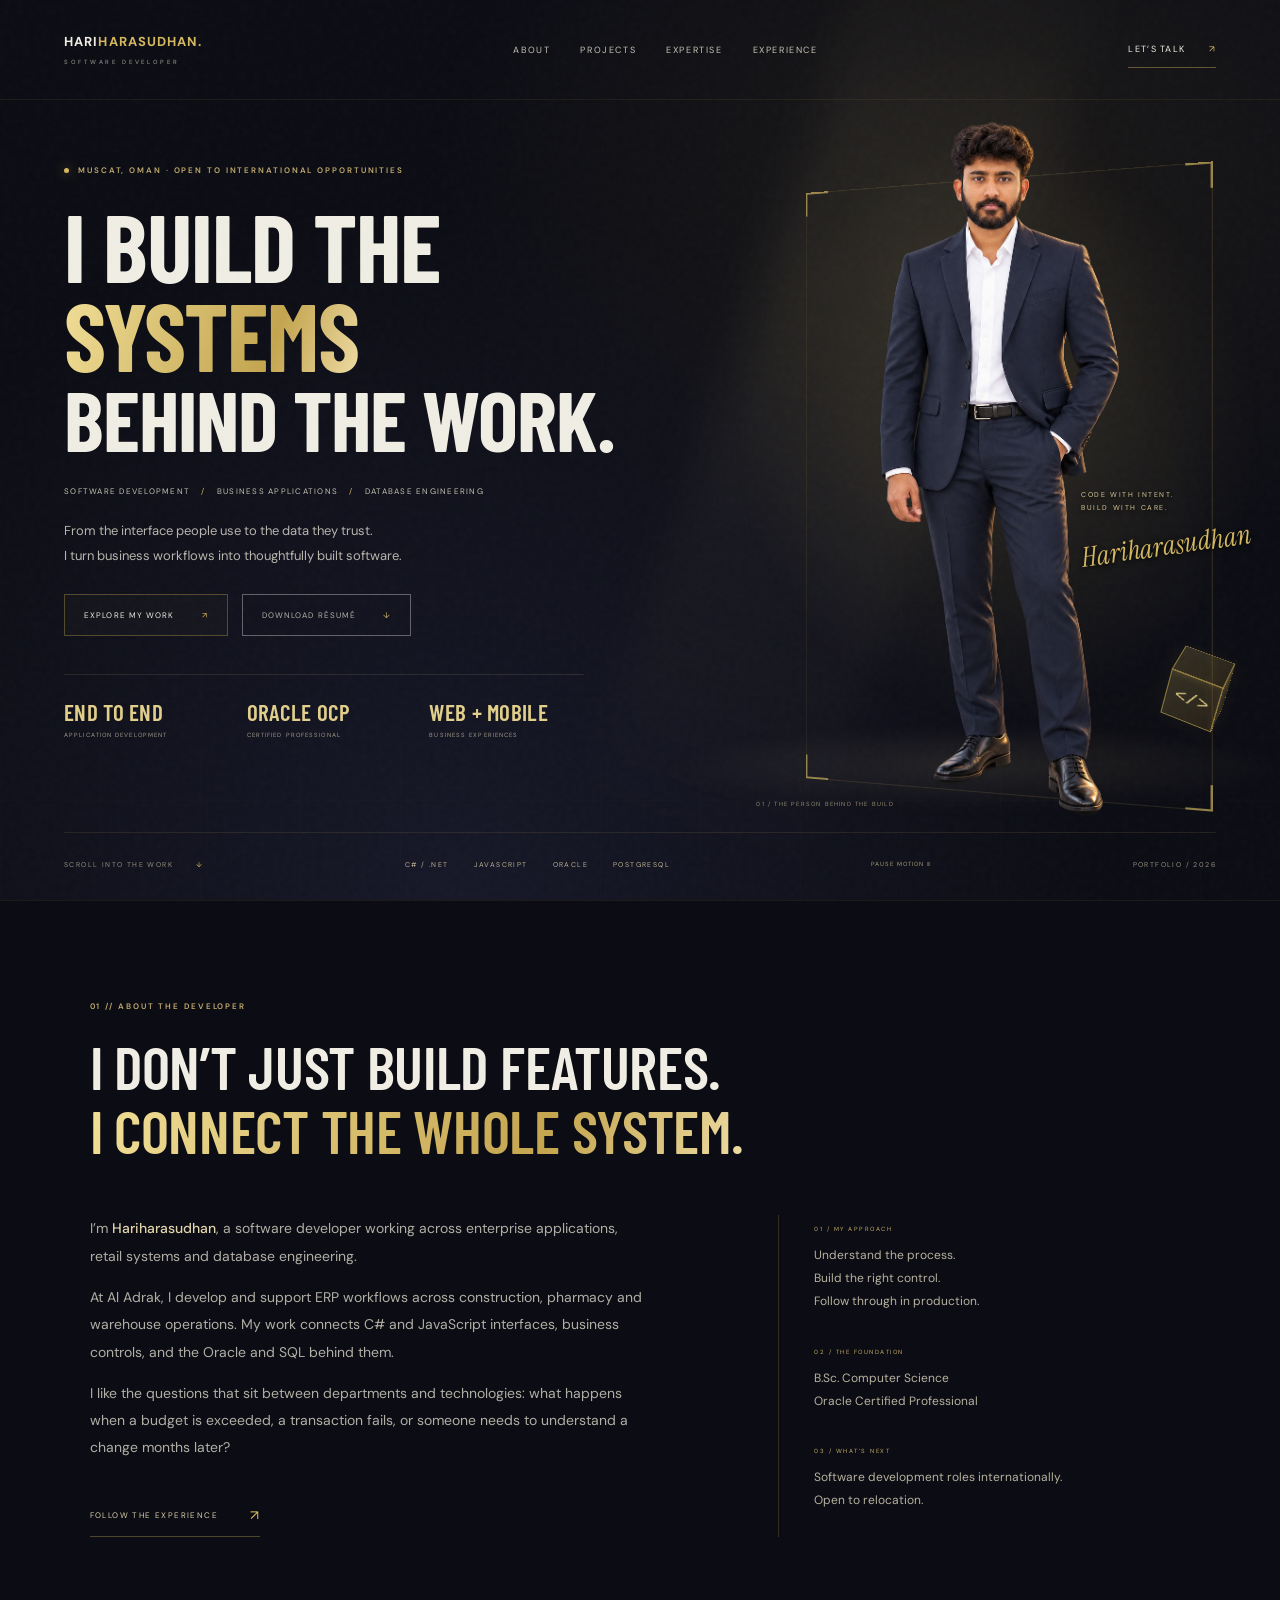
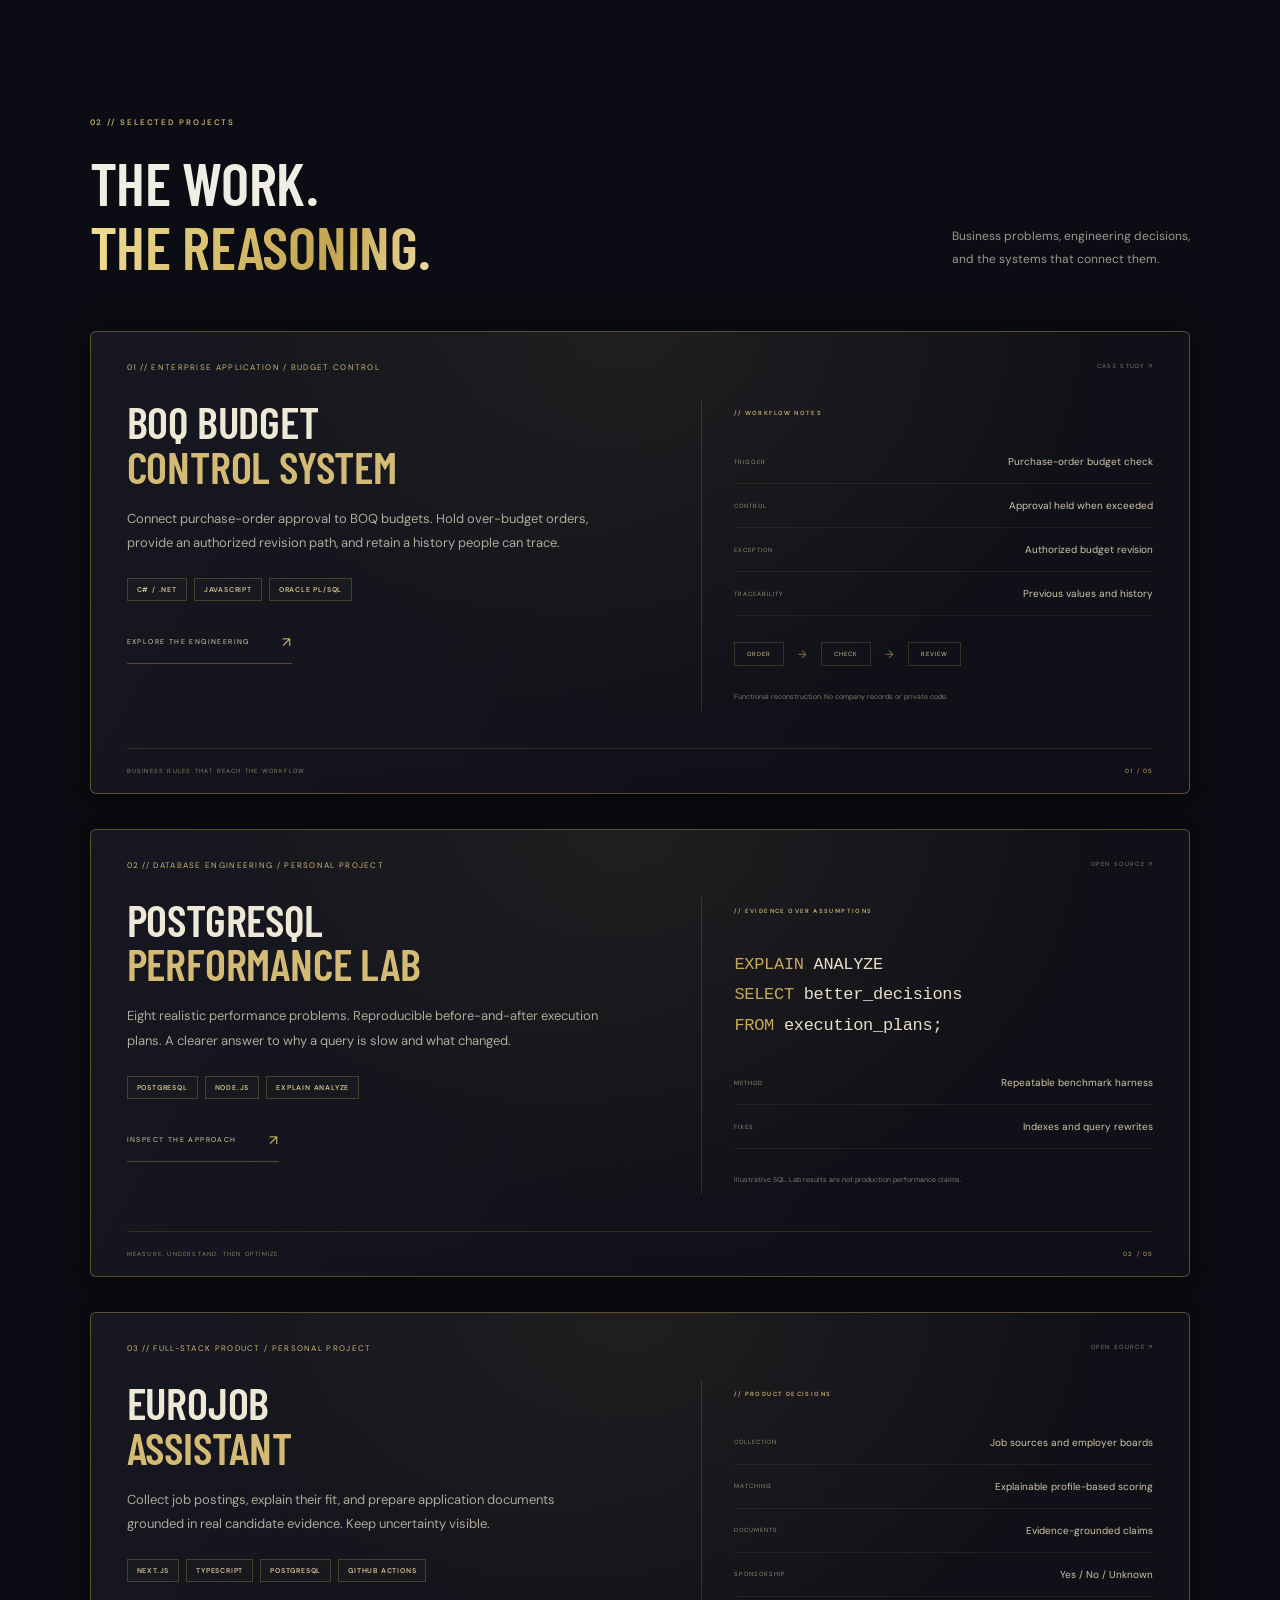
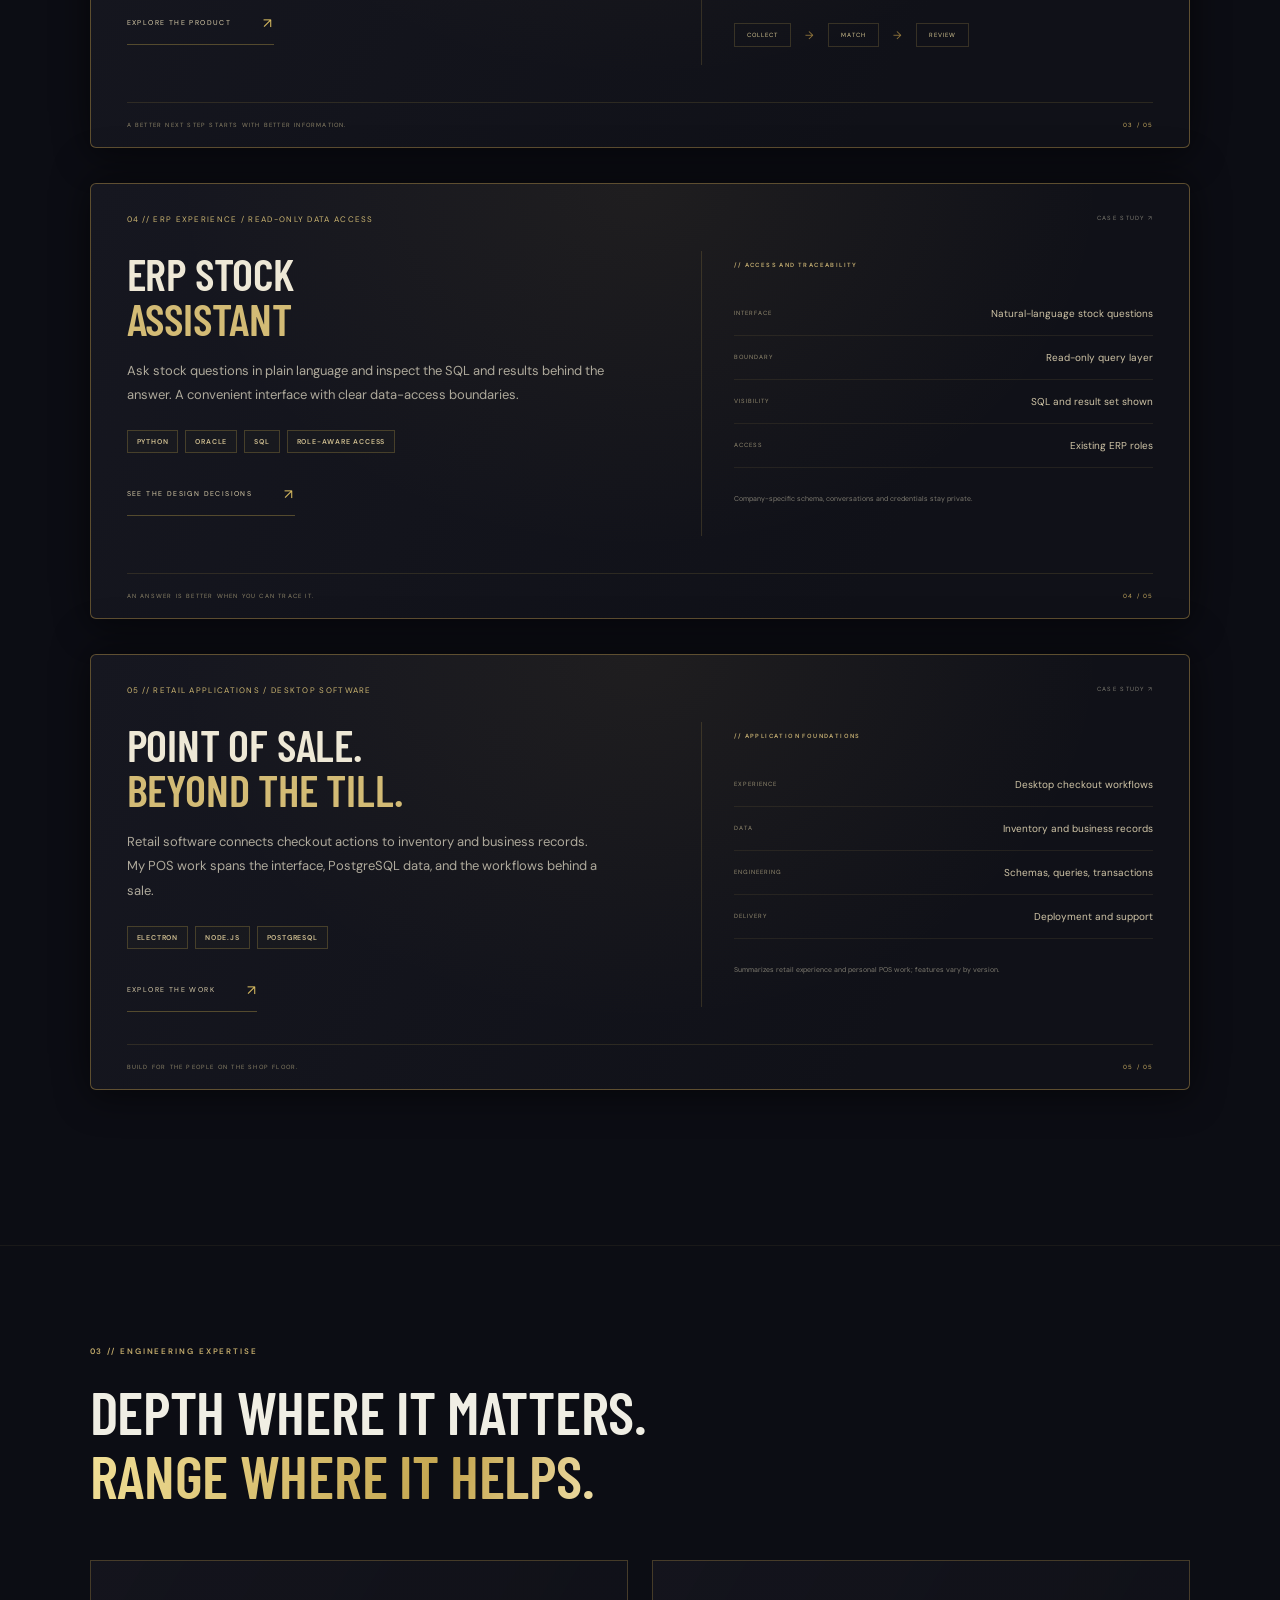
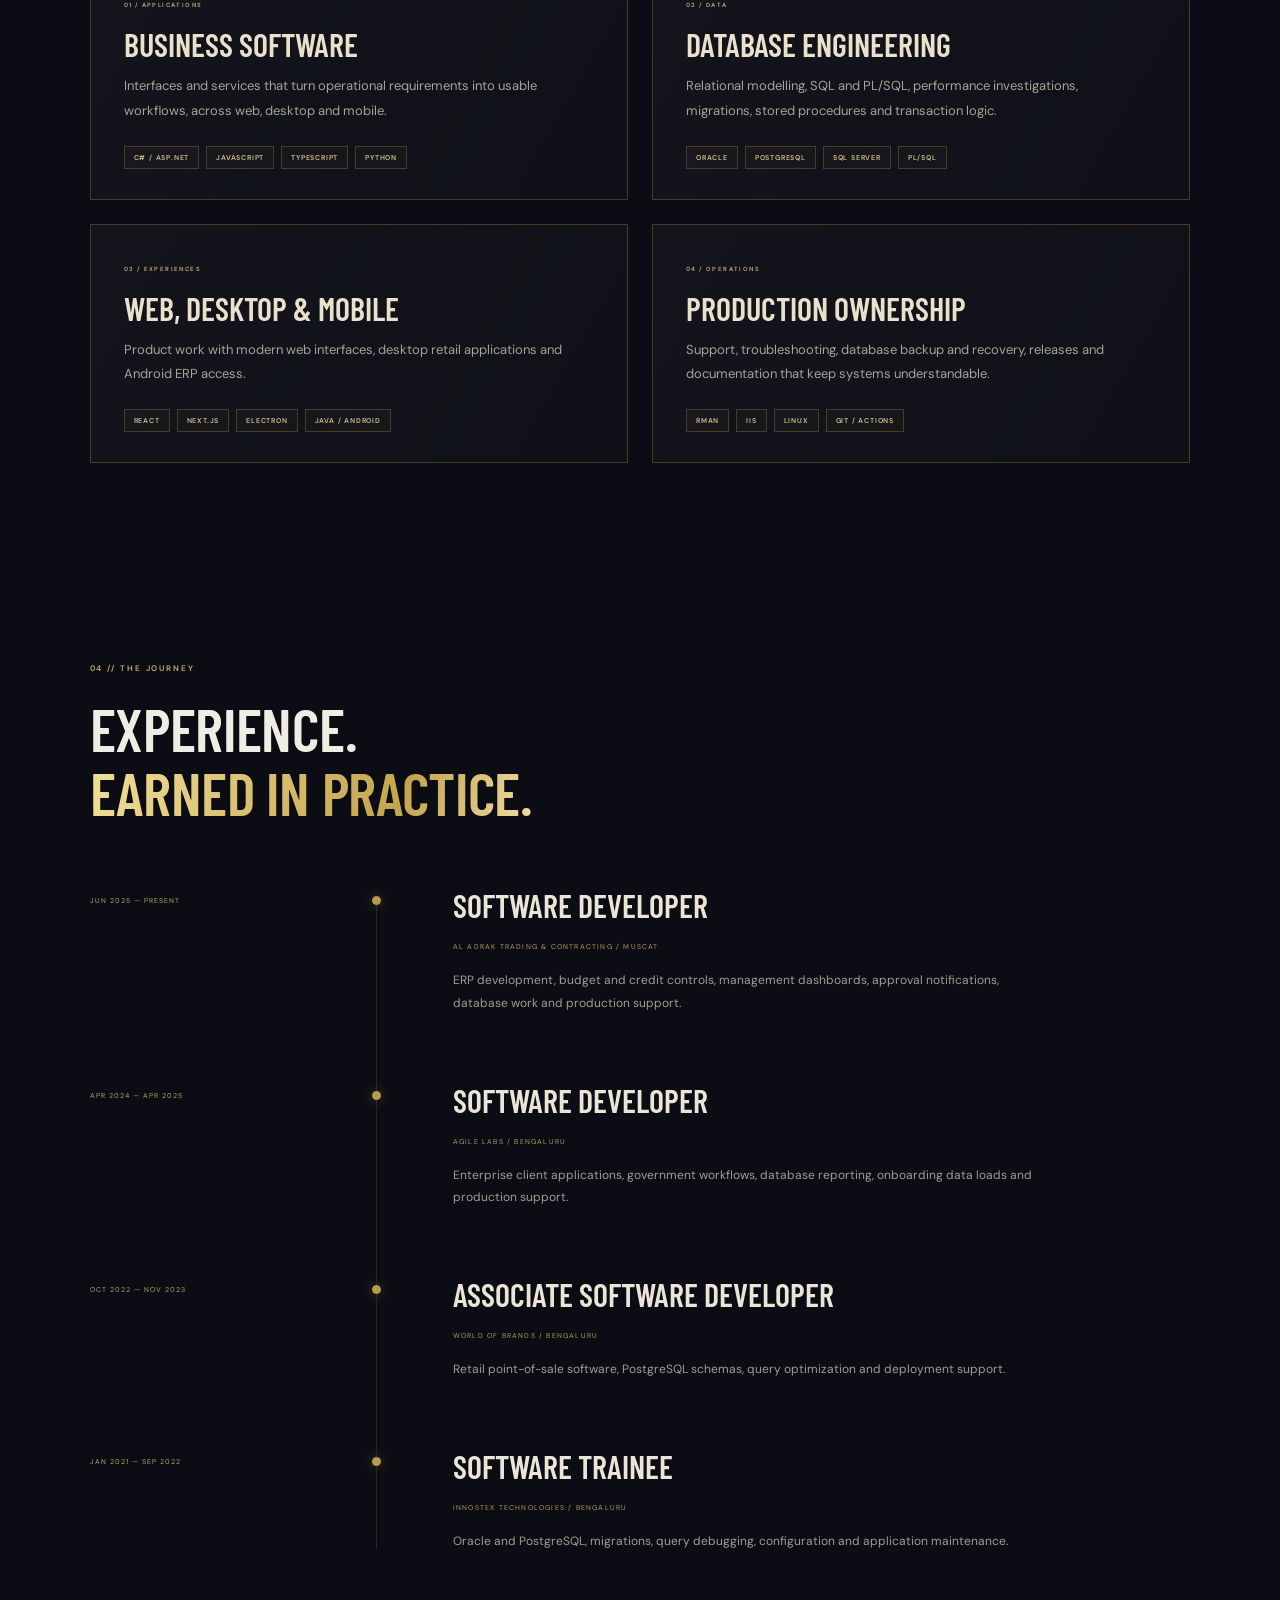
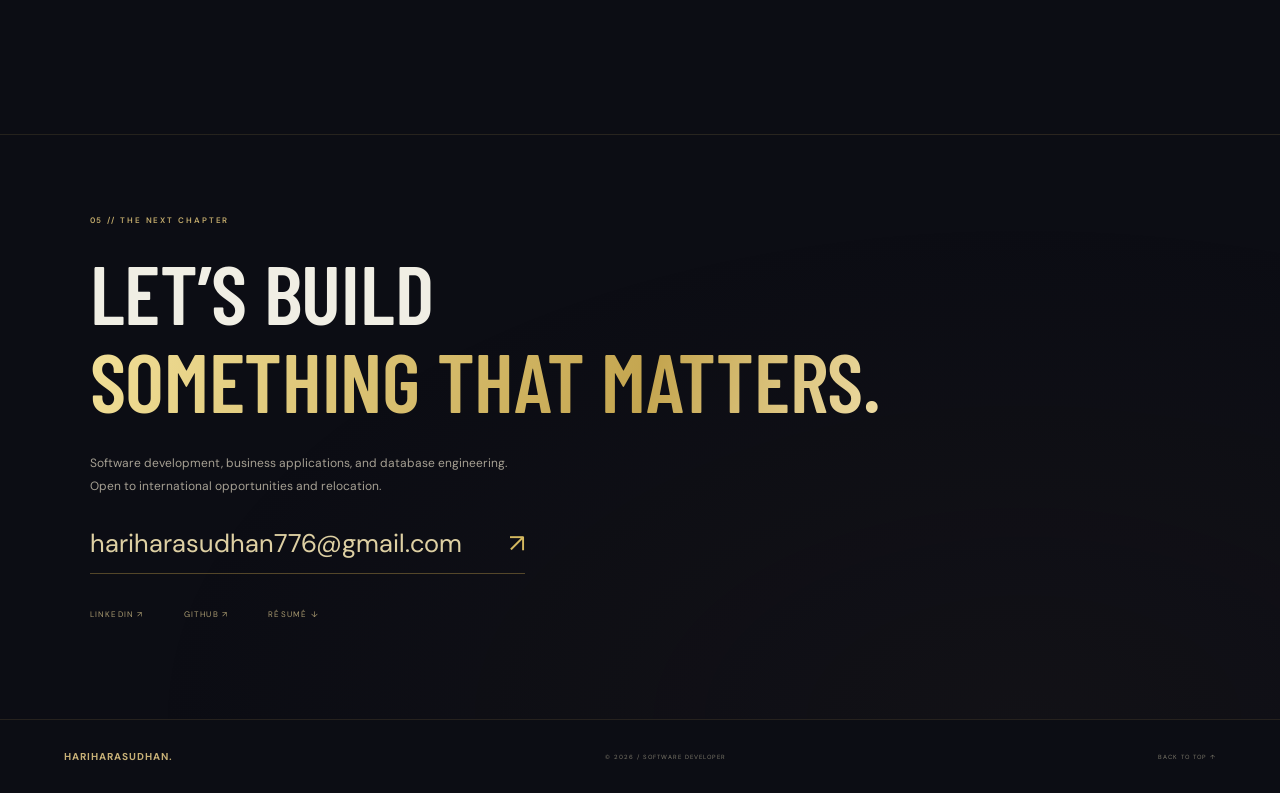
==== index.html @ 941d5b5a "Rebuild portfolio around a cinematic portrait and gold project panels" ====
<!doctype html><html lang="en"><head><meta charset="UTF-8"><meta name="viewport" content="width=device-width, initial-scale=1"><meta name="theme-color" content="#0c0d14"><meta name="description" content="Hariharasudhan — software developer building business applications, ERP workflows and database systems. Selected projects, engineering decisions and experience."><meta property="og:title" content="Hariharasudhan — Software Developer"><meta property="og:description" content="From business problems to software that works. Explore the projects and engineering behind the work."><meta property="og:type" content="website"><link rel="canonical" href="https://hariharasudhan776.github.io/"><title>Hariharasudhan — Software Developer</title><link rel="icon" href="icon.svg" type="image/svg+xml"><link rel="stylesheet" href="stage.css?v=gold1"></head><body class="gold-stage"><a class="skip" href="#work">Skip to projects</a><div class="noise" aria-hidden="true"></div><div class="reading-progress" aria-hidden="true"></div>
<header class="topbar"><a class="identity" href="#home">HARI<span>HARASUDHAN.</span><small>SOFTWARE DEVELOPER</small></a><nav aria-label="Main navigation"><a href="#about">About</a><a href="#work">Projects</a><a href="#skills">Expertise</a><a href="#experience">Experience</a></nav><details class="mobile-menu"><summary>MENU +</summary><nav aria-label="Mobile navigation"><a href="#about">About</a><a href="#work">Projects</a><a href="#skills">Expertise</a><a href="#experience">Experience</a></nav></details><a class="top-contact" href="mailto:hariharasudhan776@gmail.com">LET’S TALK <span>↗</span></a></header>
<main><section class="opening" id="home"><div class="stage-grid" aria-hidden="true"></div><div class="spotlight one" aria-hidden="true"></div><div class="spotlight two" aria-hidden="true"></div><div class="opening-copy"><p class="overline reveal"><span class="live-dot"></span> MUSCAT, OMAN · OPEN TO INTERNATIONAL OPPORTUNITIES</p><h1 class="hero-title"><span class="title-line">I BUILD THE</span><span class="title-line gold">SYSTEMS</span><span class="title-line">BEHIND THE WORK.</span></h1><p class="hero-role reveal">SOFTWARE DEVELOPMENT <i>/</i> BUSINESS APPLICATIONS <i>/</i> DATABASE ENGINEERING</p><p class="hero-description reveal">From the interface people use to the data they trust.<br>I turn business workflows into thoughtfully built software.</p><div class="opening-actions reveal"><a class="outline-button" href="#work">EXPLORE MY WORK <span>↗</span></a><a class="outline-button subtle" href="Hariharasudhan_Resume.pdf" target="_blank" rel="noopener">DOWNLOAD RÉSUMÉ <span>↓</span></a></div><div class="credentials reveal"><div><strong>END TO END</strong><span>APPLICATION DEVELOPMENT</span></div><div><strong>ORACLE OCP</strong><span>CERTIFIED PROFESSIONAL</span></div><div><strong>WEB + MOBILE</strong><span>BUSINESS EXPERIENCES</span></div></div></div>
<div class="portrait-stage"><div class="portrait-frame" aria-hidden="true"><i></i><i></i><i></i><i></i></div><div class="portrait-halo" aria-hidden="true"></div><div class="portrait-floor" aria-hidden="true"></div><img class="stage-portrait" src="portrait-stage.png" alt="Editorial portrait of Hariharasudhan" width="1024" height="1536" fetchpriority="high"><div class="portrait-tag"><span>CODE WITH INTENT.</span><span>BUILD WITH CARE.</span><em>Hariharasudhan</em></div><div class="floating-code" aria-hidden="true"><div class="cube-face front">&lt;/&gt;</div><div class="cube-face side"></div><div class="cube-face top"></div></div><span class="portrait-coordinate">01 / THE PERSON BEHIND THE BUILD</span></div>
<div class="opening-bottom"><span>SCROLL INTO THE WORK <b>↓</b></span><div><span>C# / .NET</span><span>JAVASCRIPT</span><span>ORACLE</span><span>POSTGRESQL</span></div><button id="motion-toggle" class="motion-button" aria-pressed="false" type="button">PAUSE MOTION Ⅱ</button><span>PORTFOLIO / 2026</span></div></section>
<section class="about-panel shell" id="about"><div class="section-intro reveal"><p class="overline">01 // ABOUT THE DEVELOPER</p><h2>I DON’T JUST BUILD FEATURES.<br><span class="gold">I CONNECT THE WHOLE SYSTEM.</span></h2></div><div class="about-grid"><div class="about-story reveal"><p>I’m <strong>Hariharasudhan</strong>, a software developer working across enterprise applications, retail systems and database engineering.</p><p>At Al Adrak, I develop and support ERP workflows across construction, pharmacy and warehouse operations. My work connects C# and JavaScript interfaces, business controls, and the Oracle and SQL behind them.</p><p>I like the questions that sit between departments and technologies: what happens when a budget is exceeded, a transaction fails, or someone needs to understand a change months later?</p><a class="inline-link" href="#experience">FOLLOW THE EXPERIENCE <span>↗</span></a></div><aside class="about-notes reveal"><div><span>01 / MY APPROACH</span><p>Understand the process.<br>Build the right control.<br>Follow through in production.</p></div><div><span>02 / THE FOUNDATION</span><p>B.Sc. Computer Science<br>Oracle Certified Professional</p></div><div><span>03 / WHAT’S NEXT</span><p>Software development roles internationally.<br>Open to relocation.</p></div></aside></div></section>
<section class="work-panel shell" id="work"><div class="section-intro reveal"><p class="overline">02 // SELECTED PROJECTS</p><div class="heading-row"><h2>THE WORK.<br><span class="gold">THE REASONING.</span></h2><p>Business problems, engineering decisions,<br>and the systems that connect them.</p></div></div><div class="stacked-projects">
<article class="project-card" style="--card:0"><div class="card-head"><span>01 // ENTERPRISE APPLICATION / BUDGET CONTROL</span><span>CASE STUDY ↗</span></div><div class="project-grid"><div class="project-story"><h3>BOQ BUDGET<br><span>CONTROL SYSTEM</span></h3><p>Connect purchase-order approval to BOQ budgets. Hold over-budget orders, provide an authorized revision path, and retain a history people can trace.</p><div class="tech-tags"><span>C# / .NET</span><span>JAVASCRIPT</span><span>ORACLE PL/SQL</span></div><button class="inline-link" data-open="budget">EXPLORE THE ENGINEERING <span>↗</span></button></div><div class="architecture"><span class="small-label">// WORKFLOW NOTES</span><dl><div><dt>TRIGGER</dt><dd>Purchase-order budget check</dd></div><div><dt>CONTROL</dt><dd>Approval held when exceeded</dd></div><div><dt>EXCEPTION</dt><dd>Authorized budget revision</dd></div><div><dt>TRACEABILITY</dt><dd>Previous values and history</dd></div></dl><div class="flow-strip"><span>ORDER</span><b>→</b><span>CHECK</span><b>→</b><span>REVIEW</span></div><p class="privacy-note">Functional reconstruction. No company records or private code.</p></div></div><div class="card-foot"><span>BUSINESS RULES THAT REACH THE WORKFLOW.</span><span>01 / 05</span></div></article>
<article class="project-card" style="--card:1"><div class="card-head"><span>02 // DATABASE ENGINEERING / PERSONAL PROJECT</span><span>OPEN SOURCE ↗</span></div><div class="project-grid"><div class="project-story"><h3>POSTGRESQL<br><span>PERFORMANCE LAB</span></h3><p>Eight realistic performance problems. Reproducible before-and-after execution plans. A clearer answer to why a query is slow and what changed.</p><div class="tech-tags"><span>POSTGRESQL</span><span>NODE.JS</span><span>EXPLAIN ANALYZE</span></div><button class="inline-link" data-open="postgres">INSPECT THE APPROACH <span>↗</span></button></div><div class="architecture code-notes"><span class="small-label">// EVIDENCE OVER ASSUMPTIONS</span><pre><span>EXPLAIN</span> ANALYZE
<span>SELECT</span> better_decisions
<span>FROM</span> execution_plans;</pre><dl><div><dt>METHOD</dt><dd>Repeatable benchmark harness</dd></div><div><dt>FIXES</dt><dd>Indexes and query rewrites</dd></div></dl><p class="privacy-note">Illustrative SQL. Lab results are not production performance claims.</p></div></div><div class="card-foot"><span>MEASURE. UNDERSTAND. THEN OPTIMIZE.</span><span>02 / 05</span></div></article>
<article class="project-card" style="--card:2"><div class="card-head"><span>03 // FULL-STACK PRODUCT / PERSONAL PROJECT</span><span>OPEN SOURCE ↗</span></div><div class="project-grid"><div class="project-story"><h3>EUROJOB<br><span>ASSISTANT</span></h3><p>Collect job postings, explain their fit, and prepare application documents grounded in real candidate evidence. Keep uncertainty visible.</p><div class="tech-tags"><span>NEXT.JS</span><span>TYPESCRIPT</span><span>POSTGRESQL</span><span>GITHUB ACTIONS</span></div><button class="inline-link" data-open="jobs">EXPLORE THE PRODUCT <span>↗</span></button></div><div class="architecture"><span class="small-label">// PRODUCT DECISIONS</span><dl><div><dt>COLLECTION</dt><dd>Job sources and employer boards</dd></div><div><dt>MATCHING</dt><dd>Explainable profile-based scoring</dd></div><div><dt>DOCUMENTS</dt><dd>Evidence-grounded claims</dd></div><div><dt>SPONSORSHIP</dt><dd>Yes / No / Unknown</dd></div></dl><div class="flow-strip"><span>COLLECT</span><b>→</b><span>MATCH</span><b>→</b><span>REVIEW</span></div></div></div><div class="card-foot"><span>A BETTER NEXT STEP STARTS WITH BETTER INFORMATION.</span><span>03 / 05</span></div></article>
<article class="project-card" style="--card:3"><div class="card-head"><span>04 // ERP EXPERIENCE / READ-ONLY DATA ACCESS</span><span>CASE STUDY ↗</span></div><div class="project-grid"><div class="project-story"><h3>ERP STOCK<br><span>ASSISTANT</span></h3><p>Ask stock questions in plain language and inspect the SQL and results behind the answer. A convenient interface with clear data-access boundaries.</p><div class="tech-tags"><span>PYTHON</span><span>ORACLE</span><span>SQL</span><span>ROLE-AWARE ACCESS</span></div><button class="inline-link" data-open="stock">SEE THE DESIGN DECISIONS <span>↗</span></button></div><div class="architecture"><span class="small-label">// ACCESS AND TRACEABILITY</span><dl><div><dt>INTERFACE</dt><dd>Natural-language stock questions</dd></div><div><dt>BOUNDARY</dt><dd>Read-only query layer</dd></div><div><dt>VISIBILITY</dt><dd>SQL and result set shown</dd></div><div><dt>ACCESS</dt><dd>Existing ERP roles</dd></div></dl><p class="privacy-note">Company-specific schema, conversations and credentials stay private.</p></div></div><div class="card-foot"><span>AN ANSWER IS BETTER WHEN YOU CAN TRACE IT.</span><span>04 / 05</span></div></article>
<article class="project-card" style="--card:4"><div class="card-head"><span>05 // RETAIL APPLICATIONS / DESKTOP SOFTWARE</span><span>CASE STUDY ↗</span></div><div class="project-grid"><div class="project-story"><h3>POINT OF SALE.<br><span>BEYOND THE TILL.</span></h3><p>Retail software connects checkout actions to inventory and business records. My POS work spans the interface, PostgreSQL data, and the workflows behind a sale.</p><div class="tech-tags"><span>ELECTRON</span><span>NODE.JS</span><span>POSTGRESQL</span></div><button class="inline-link" data-open="pos">EXPLORE THE WORK <span>↗</span></button></div><div class="architecture"><span class="small-label">// APPLICATION FOUNDATIONS</span><dl><div><dt>EXPERIENCE</dt><dd>Desktop checkout workflows</dd></div><div><dt>DATA</dt><dd>Inventory and business records</dd></div><div><dt>ENGINEERING</dt><dd>Schemas, queries, transactions</dd></div><div><dt>DELIVERY</dt><dd>Deployment and support</dd></div></dl><p class="privacy-note">Summarizes retail experience and personal POS work; features vary by version.</p></div></div><div class="card-foot"><span>BUILD FOR THE PEOPLE ON THE SHOP FLOOR.</span><span>05 / 05</span></div></article>
</div></section>
<section class="skills-panel shell" id="skills"><div class="section-intro reveal"><p class="overline">03 // ENGINEERING EXPERTISE</p><h2>DEPTH WHERE IT MATTERS.<br><span class="gold">RANGE WHERE IT HELPS.</span></h2></div><div class="expertise-grid"><article class="expertise-card reveal"><span class="small-label">01 / APPLICATIONS</span><h3>BUSINESS SOFTWARE</h3><p>Interfaces and services that turn operational requirements into usable workflows, across web, desktop and mobile.</p><div class="tech-tags"><span>C# / ASP.NET</span><span>JAVASCRIPT</span><span>TYPESCRIPT</span><span>PYTHON</span></div></article><article class="expertise-card reveal"><span class="small-label">02 / DATA</span><h3>DATABASE ENGINEERING</h3><p>Relational modelling, SQL and PL/SQL, performance investigations, migrations, stored procedures and transaction logic.</p><div class="tech-tags"><span>ORACLE</span><span>POSTGRESQL</span><span>SQL SERVER</span><span>PL/SQL</span></div></article><article class="expertise-card reveal"><span class="small-label">03 / EXPERIENCES</span><h3>WEB, DESKTOP & MOBILE</h3><p>Product work with modern web interfaces, desktop retail applications and Android ERP access.</p><div class="tech-tags"><span>REACT</span><span>NEXT.JS</span><span>ELECTRON</span><span>JAVA / ANDROID</span></div></article><article class="expertise-card reveal"><span class="small-label">04 / OPERATIONS</span><h3>PRODUCTION OWNERSHIP</h3><p>Support, troubleshooting, database backup and recovery, releases and documentation that keep systems understandable.</p><div class="tech-tags"><span>RMAN</span><span>IIS</span><span>LINUX</span><span>GIT / ACTIONS</span></div></article></div></section>
<section class="experience-panel shell" id="experience"><div class="section-intro reveal"><p class="overline">04 // THE JOURNEY</p><h2>EXPERIENCE.<br><span class="gold">EARNED IN PRACTICE.</span></h2></div><div class="career-line"><article class="career-row reveal"><p>JUN 2025 — PRESENT</p><span class="career-node"></span><div><h3>SOFTWARE DEVELOPER</h3><span>AL ADRAK TRADING & CONTRACTING / MUSCAT</span><p>ERP development, budget and credit controls, management dashboards, approval notifications, database work and production support.</p></div></article><article class="career-row reveal"><p>APR 2024 — APR 2025</p><span class="career-node"></span><div><h3>SOFTWARE DEVELOPER</h3><span>AGILE LABS / BENGALURU</span><p>Enterprise client applications, government workflows, database reporting, onboarding data loads and production support.</p></div></article><article class="career-row reveal"><p>OCT 2022 — NOV 2023</p><span class="career-node"></span><div><h3>ASSOCIATE SOFTWARE DEVELOPER</h3><span>WORLD OF BRANDS / BENGALURU</span><p>Retail point-of-sale software, PostgreSQL schemas, query optimization and deployment support.</p></div></article><article class="career-row reveal"><p>JAN 2021 — SEP 2022</p><span class="career-node"></span><div><h3>SOFTWARE TRAINEE</h3><span>INNOSTEX TECHNOLOGIES / BENGALURU</span><p>Oracle and PostgreSQL, migrations, query debugging, configuration and application maintenance.</p></div></article></div></section>
<section class="contact-panel shell" id="contact"><p class="overline reveal">05 // THE NEXT CHAPTER</p><h2 class="reveal">LET’S BUILD<br><span class="gold">SOMETHING THAT MATTERS.</span></h2><p class="contact-description reveal">Software development, business applications, and database engineering.<br>Open to international opportunities and relocation.</p><a class="contact-email reveal" href="mailto:hariharasudhan776@gmail.com">hariharasudhan776@gmail.com <span>↗</span></a><div class="contact-links reveal"><a href="https://www.linkedin.com/in/hari-hara-sudhan-115341188" target="_blank" rel="noopener">LINKEDIN ↗</a><a href="https://github.com/Hariharasudhan776" target="_blank" rel="noopener">GITHUB ↗</a><a href="Hariharasudhan_Resume.pdf" target="_blank" rel="noopener">RÉSUMÉ ↓</a></div></section></main>
<footer><a class="identity" href="#home">HARIHARASUDHAN.</a><span>© <span id="year">2026</span> / SOFTWARE DEVELOPER</span><a href="#home">BACK TO TOP ↑</a></footer><dialog id="case-dialog" aria-labelledby="case-title"><button class="dialog-close" aria-label="Close case study" autofocus>CLOSE ×</button><div id="case-content"></div></dialog><script src="stage.js?v=gold1" defer></script></body></html>
---- stage.css ----
@import url('https://fonts.googleapis.com/css2?family=Barlow+Condensed:wght@600;700;800&family=DM+Sans:wght@400;500;600;700&family=Instrument+Serif:ital@1&display=swap');
:root{--bg:#0c0d14;--panel:#11121c;--text:#f0eee4;--muted:#a09e98;--gold:#d5b960;--line:#67552d;--display:'Barlow Condensed','Arial Narrow',Impact,sans-serif;--body:'DM Sans',Arial,sans-serif}*{box-sizing:border-box}html{scroll-behavior:smooth;scroll-padding-top:100px;scrollbar-color:#89713e #11121b}body{margin:0;background:var(--bg);color:var(--text);font-family:var(--body);-webkit-font-smoothing:antialiased}::selection{background:var(--gold);color:var(--bg)}a{color:inherit;text-decoration:none}button{font:inherit;color:inherit;cursor:pointer}a,button{-webkit-tap-highlight-color:transparent}a:focus-visible,button:focus-visible{outline:2px solid var(--gold);outline-offset:6px}.skip{position:fixed;top:-80px;left:20px;background:var(--gold);color:#111;padding:14px;z-index:100}.skip:focus{top:10px}p,h1,h2,h3{margin-top:0}.gold{color:var(--gold);background:linear-gradient(110deg,#f1df97,#c4a54f 70%,#eedca3);background-clip:text;-webkit-background-clip:text;-webkit-text-fill-color:transparent}.noise{position:fixed;inset:0;z-index:25;pointer-events:none;opacity:.024;background-image:url("data:image/svg+xml,%3Csvg viewBox='0 0 180 180' xmlns='http://www.w3.org/2000/svg'%3E%3Cfilter id='n'%3E%3CfeTurbulence type='fractalNoise' baseFrequency='.8' numOctaves='3'/%3E%3C/filter%3E%3Cpath fill='%23fff' filter='url(%23n)' d='M0 0h180v180H0z'/%3E%3C/svg%3E")}.reading-progress{position:fixed;top:0;left:0;width:calc(var(--reading,0)*100%);height:2px;background:var(--gold);z-index:50}.topbar{height:100px;display:flex;justify-content:space-between;align-items:center;padding:0 5%;position:absolute;inset:0 0 auto;z-index:10;border-bottom:1px solid #d5b96014}.identity{font-size:13px;font-weight:700;letter-spacing:1.1px}.identity>span{color:var(--gold)}.identity small{display:block;font-size:6px;letter-spacing:2.7px;margin-top:8px;color:#8c8b83;font-weight:500}.topbar nav{display:flex;gap:30px}.topbar nav a{font-size:9px;letter-spacing:1.6px;text-transform:uppercase;color:#c7c4b8}.topbar nav a:hover,.contact-links a:hover{color:var(--gold)}.top-contact{font-size:9px;letter-spacing:1.3px;border-bottom:1px solid #bca2597a;padding:12px 0}.top-contact>span{margin-left:20px;color:var(--gold)}.opening{position:relative;min-height:820px;height:100svh;max-height:1150px;overflow:hidden;isolation:isolate;padding:165px 5% 90px;background:radial-gradient(ellipse at 78% 20%,#38302055 0,transparent 40%),radial-gradient(ellipse at 35% 100%,#28294666 0,transparent 55%),#0c0d14}.stage-grid{position:absolute;inset:0;background-image:linear-gradient(#c0b27307 1px,transparent 1px),linear-gradient(90deg,#c0b27307 1px,transparent 1px);background-size:100px 100px;mask-image:linear-gradient(transparent,#0009);pointer-events:none}.opening-copy{position:relative;z-index:5;width:65%;max-width:900px}.overline{font-size:8px;letter-spacing:1.9px;color:#c3ab6c;font-weight:600;display:flex;align-items:center;gap:9px;margin-bottom:26px}.live-dot{width:5px;height:5px;border-radius:50%;background:var(--gold);box-shadow:0 0 11px #d5b96099;display:inline-block}.hero-title{font-family:var(--display);font-size:clamp(70px,7.4vw,121px);line-height:.94;font-weight:700;letter-spacing:-1px;margin-bottom:26px}.title-line{display:block;width:max-content;max-width:100%;transform-origin:left bottom;animation:title-in 1.2s cubic-bezier(.16,.8,.24,1) both}.title-line:nth-child(2){animation-delay:.12s}.title-line:nth-child(3){animation-delay:.24s;font-size:.89em}.hero-role{font-size:8px;letter-spacing:1.25px;color:#c5c1b1;line-height:1.9;margin-bottom:20px}.hero-role i{font-style:normal;color:var(--gold);padding:0 8px}.hero-description{font-size:13px;line-height:1.9;color:#b8b5ad;max-width:470px;margin-bottom:25px}.opening-actions{display:flex;gap:14px}.outline-button{display:inline-flex;gap:27px;justify-content:space-between;border:1px solid #ad93466b;padding:15px 19px;letter-spacing:1.1px;font-size:8px;background:#d5b96007;transition:background .3s,transform .3s,border-color .3s}.outline-button:hover{background:#d5b96014;transform:translateY(-3px);border-color:var(--gold)}.outline-button>span{color:var(--gold)}.outline-button.subtle{border-color:#65616b; background:transparent;color:#b1b0a6}.credentials{display:flex;gap:28px;margin-top:38px;border-top:1px solid #c3b27b25;padding-top:24px;max-width:520px}.credentials>div{flex:1}.credentials strong{display:block;font-family:var(--display);font-size:23px;line-height:1.2;font-weight:600;color:#e2cf8b;letter-spacing:.3px}.credentials span{font-size:6px;letter-spacing:1.1px;display:block;color:#a09a89;margin-top:5px;line-height:1.6}.portrait-stage{position:absolute;inset:105px 1% 70px 57%;z-index:3;perspective:1000px;--px:0;--py:0}.stage-portrait{width:100%;height:100%;position:absolute;inset:0;object-fit:contain;object-position:center bottom;filter:drop-shadow(0 0 22px #cbb4600f);transform:translate3d(calc(var(--px)*-7px),calc(var(--py)*-4px),0);transition:transform .7s cubic-bezier(.2,.65,.3,1);animation:portrait-in 1.8s cubic-bezier(.17,.7,.3,1) both}.portrait-frame{position:absolute;inset:10% 12% 5%;border:1px solid #a68b4430;transform:perspective(900px) rotateY(-7deg);pointer-events:none}.portrait-frame i{position:absolute;width:25px;height:25px;border-color:#d5b960;border-style:solid;border-width:0;opacity:.65}.portrait-frame i:nth-child(1){left:-1px;top:-1px;border-left-width:2px;border-top-width:2px}.portrait-frame i:nth-child(2){right:-1px;top:-1px;border-right-width:2px;border-top-width:2px}.portrait-frame i:nth-child(3){left:-1px;bottom:-1px;border-left-width:2px;border-bottom-width:2px}.portrait-frame i:nth-child(4){right:-1px;bottom:-1px;border-right-width:2px;border-bottom-width:2px}.portrait-halo{position:absolute;inset:0 -5% 10%;background:radial-gradient(ellipse,#d6bd6e22,transparent 64%);mix-blend-mode:screen;animation:halo-breathe 8s ease-in-out infinite}.portrait-floor{position:absolute;bottom:0;left:-18%;right:-10%;height:18%;background:radial-gradient(ellipse,#b8a77922,transparent 65%);transform:rotateX(65deg);filter:blur(10px)}.portrait-tag{position:absolute;right:3%;top:53%;font-size:7px;letter-spacing:1.6px;line-height:1.8;z-index:4;color:#d9ca98;text-shadow:0 2px 5px #000}.portrait-tag span{display:block}.portrait-tag em{display:block;font-family:'Instrument Serif',Georgia,serif;font-size:27px;letter-spacing:0;color:var(--gold);margin-top:8px;transform:rotate(-8deg)}.portrait-coordinate{position:absolute;bottom:3%;left:5%;font-size:6px;letter-spacing:1.2px;color:#8f896e}.spotlight{position:absolute;right:12%;top:-10%;width:18%;height:110%;background:linear-gradient(transparent,#d8c8970b 20%,#d8c89715 40%,transparent);transform:rotate(19deg);filter:blur(20px);pointer-events:none;z-index:2;transform-origin:top}.spotlight.two{right:22%;opacity:.3;transform:rotate(-18deg);animation:light-drift 15s ease-in-out infinite}.floating-code{position:absolute;width:52px;height:52px;bottom:16%;right:8%;transform-style:preserve-3d;transform:rotateX(-18deg) rotateY(-25deg) rotateZ(10deg);animation:cube-drift 8s ease-in-out infinite;z-index:5}.cube-face{position:absolute;width:52px;height:52px;border:1px solid #d4b55399;background:linear-gradient(125deg,#d6ba6533,#5c482155);backdrop-filter:blur(3px);box-shadow:0 0 22px #d5b96011}.cube-face.front{transform:translateZ(26px);display:grid;place-items:center;font-family:monospace;font-size:19px;color:#ead18a}.cube-face.side{transform:rotateY(90deg) translateZ(26px)}.cube-face.top{transform:rotateX(90deg) translateZ(26px)}.opening-bottom{position:absolute;bottom:25px;left:5%;right:5%;display:flex;justify-content:space-between;align-items:center;gap:25px;font-size:7px;letter-spacing:1.4px;color:#918c7c;border-top:1px solid #b89a5024;padding-top:20px;z-index:6}.opening-bottom b{margin-left:20px;color:var(--gold);font-weight:400}.opening-bottom>div{display:flex;gap:25px;font-size:7px;color:#b8ae93}.shell{padding:110px 7%;position:relative;max-width:1700px;margin:auto}.section-intro{margin-bottom:55px}.section-intro .overline{margin-bottom:25px}h2{font-family:var(--display);font-size:clamp(46px,4.7vw,74px);line-height:1;letter-spacing:-.3px;font-weight:600;margin-bottom:0}h2 .gold{display:inline-block;margin-top:4px}.about-panel{padding-top:100px;padding-bottom:100px;border-top:1px solid #d5b96015}.about-grid{display:grid;grid-template-columns:1.35fr 1fr;gap:12%}.about-story>p{font-size:14px;line-height:1.95;color:#b1aea5;max-width:650px}.about-story strong{color:#e1d3ac;font-weight:500}.inline-link{display:inline-flex;gap:32px;align-items:center;padding:12px 0;border:0;border-bottom:1px solid #ad93466b;background:transparent;font-size:8px;letter-spacing:1.4px;color:#dbceab}.inline-link:hover{color:#f0d77e;border-color:var(--gold)}.inline-link>span{color:var(--gold);font-size:14px}.about-story>.inline-link{margin-top:18px}.about-notes{border-left:1px solid #9d844744;padding-left:35px}.about-notes>div+div{margin-top:25px}.about-notes>div>span{font-size:6px;color:#c4aa63;letter-spacing:1.5px}.about-notes p{font-size:12px;color:#b7b19f;line-height:1.9;margin-top:8px;margin-bottom:0}.work-panel{padding-top:80px;padding-bottom:100px}.heading-row{display:flex;justify-content:space-between;align-items:end;gap:20px}.heading-row>p{font-size:12px;line-height:1.9;color:#9b988c;margin-bottom:5px}.stacked-projects{position:relative;padding-bottom:20px}.project-card{position:sticky;top:calc(42px + var(--card)*12px);border:1px solid #8f753e9c;border-radius:6px;padding:30px 36px 0;background:linear-gradient(120deg,#161720,#101118 75%);box-shadow:0 -15px 40px #0004,0 10px 35px #0006;margin-bottom:35px;transform-origin:center top;transition:border-color .3s;isolation:isolate}.project-card:before{content:'';position:absolute;inset:0;pointer-events:none;z-index:-1;border-radius:inherit;background:radial-gradient(ellipse at var(--cx,50%) var(--cy,0%),#b99b4e13,transparent 60%)}.project-card:hover{border-color:#c5a652}.card-head{display:flex;justify-content:space-between;gap:20px;font-size:7px;letter-spacing:1.3px;color:#ccb571;margin-bottom:27px}.card-head>span:last-child{font-size:6px;color:#7e7c72}.project-grid{display:grid;grid-template-columns:1.15fr 1fr;gap:55px;min-height:310px}.project-story h3{font-family:var(--display);font-size:clamp(35px,3.5vw,55px);font-weight:600;line-height:1;letter-spacing:-.2px;margin-bottom:18px;color:#eee8d6}.project-story h3 span{color:#d3bb75}.project-story>p{font-size:12px;line-height:1.9;color:#aea99b;max-width:480px}.tech-tags{display:flex;gap:7px;flex-wrap:wrap;margin:22px 0 12px}.tech-tags span{font-size:6px;letter-spacing:.8px;border:1px solid #aa914451;padding:6px 9px;background:#b9a05b07;color:#d0bf91;font-weight:600}.project-story .inline-link{margin:8px 0 20px;font-size:7px}.architecture{border-left:1px solid #a8904a39;padding-left:32px;margin:0 0 25px;align-self:stretch}.small-label{font-size:6px;letter-spacing:1.4px;color:#c4ae71;font-weight:600}dl{margin:20px 0}dl>div{display:flex;justify-content:space-between;gap:15px;padding:13px 0;border-bottom:1px solid #9e864b22;align-items:center}dt{font-size:6px;letter-spacing:1px;color:#948b71}dd{font-size:9px;margin:0;color:#d0c5a7;text-align:right;line-height:1.7}.flow-strip{display:flex;gap:14px;align-items:center;margin-top:26px}.flow-strip span{font-size:6px;letter-spacing:1px;padding:7px 12px;border:1px solid #a18b4744;color:#d5c692}.flow-strip b{font-size:11px;color:#94783c;font-weight:400}.privacy-note{font-size:7px;line-height:1.8;color:#7e7b70;margin-top:25px;max-width:350px}.card-foot{display:flex;justify-content:space-between;align-items:center;font-size:6px;letter-spacing:1.2px;border-top:1px solid #ae94472c;padding:18px 0;color:#8c8368;margin-top:12px}.card-foot>span:last-child{color:#ccae62}.architecture pre{font-size:17px;line-height:1.8;letter-spacing:-.3px;color:#e7dfc9;padding:15px 0 0;white-space:pre-wrap}.architecture pre>span{color:#c5a75b}.expertise-grid{display:grid;grid-template-columns:1fr 1fr;gap:24px}.expertise-card{border:1px solid #8f753e6b;padding:30px 33px;background:linear-gradient(120deg,#171720bb,#101118);position:relative;overflow:hidden;transition:border-color .4s,transform .4s}.expertise-card:after{content:'';position:absolute;left:-40%;top:0;width:30%;height:100%;background:linear-gradient(90deg,transparent,#d5b9600b,transparent);transform:skewX(-20deg);transition:left .8s;pointer-events:none}.expertise-card:hover:after{left:130%}.expertise-card:hover{border-color:#c9a953;transform:translateY(-4px)}.expertise-card h3{font-family:var(--display);font-size:32px;font-weight:600;margin:16px 0 14px;line-height:1;color:#e9e1cc}.expertise-card p{font-size:12px;line-height:1.9;color:#a8a395;max-width:440px}.expertise-card .tech-tags{margin-bottom:0}.skills-panel{padding-top:100px;border-top:1px solid #d5b96012}.experience-panel{padding-top:90px;padding-bottom:115px}.career-line{margin-top:65px;position:relative;--career-progress:0}.career-line:before{content:'';position:absolute;left:26%;top:12px;bottom:70px;width:1px;background:#8a73393b}.career-line:after{content:'';position:absolute;left:26%;top:12px;width:1px;height:calc(var(--career-progress)*85%);background:linear-gradient(#846b2f,#e6c767);box-shadow:0 0 12px #d5b96077;max-height:calc(100% - 82px)}.career-row{position:relative;display:grid;grid-template-columns:26% 1fr;gap:7%;padding-bottom:55px}.career-row>p{font-size:7px;letter-spacing:1px;color:#baa362;padding-top:9px}.career-row h3{font-family:var(--display);font-size:32px;line-height:1.15;font-weight:600;margin-bottom:9px;color:#eae5d7}.career-row>div>span{font-size:7px;letter-spacing:1.2px;color:#b29a58}.career-row>div>p{font-size:12px;line-height:1.9;color:#a29d91;margin-top:15px;max-width:590px}.career-node{position:absolute;left:calc(26% - 4px);top:9px;width:9px;height:9px;border:1px solid #be9e4d;border-radius:50%;background:#181818;z-index:2;box-shadow:0 0 0 4px #d5b96009;transition:background .6s,box-shadow .6s}.career-row.in-view .career-node{background:#b69b50;box-shadow:0 0 12px #cdb46455}.contact-panel{padding-top:80px;padding-bottom:100px;border-top:1px solid #d5b96020;background:radial-gradient(ellipse at 80% 100%,#3c302922,transparent 60%)}.contact-panel h2{font-size:clamp(54px,6.5vw,100px);max-width:1100px}.contact-description{font-size:12px;line-height:1.9;color:#a6a093;margin:30px 0}.contact-email{display:inline-block;border-bottom:1px solid #a58a4377;padding:0 0 13px;font-size:clamp(15px,2vw,28px);color:#ded0a3}.contact-email>span{margin-left:40px;color:var(--gold)}.contact-links{display:flex;gap:40px;margin-top:35px;font-size:8px;letter-spacing:1.2px;color:#a99a70}footer{padding:30px 5%;border-top:1px solid #d5b96020;display:flex;align-items:center;justify-content:space-between;gap:25px}footer .identity{font-size:10px;letter-spacing:1px;color:#c8b177}footer>span,footer>a:last-child{font-size:6px;letter-spacing:1px;color:#7c786a}.reveal{opacity:1;transform:none}.motion-ready .reveal{opacity:0;transform:translateY(25px);transition:opacity .85s ease,transform .85s cubic-bezier(.16,.7,.3,1)}.motion-ready .reveal.in-view{opacity:1;transform:none}dialog{width:min(800px,94vw);max-height:88svh;border:1px solid #a48a48;border-radius:5px;padding:60px;background:#12131c;color:var(--text);box-shadow:0 30px 150px #0008}dialog::backdrop{background:#05060de0;backdrop-filter:blur(8px)}.dialog-close{position:absolute;right:20px;top:18px;border:1px solid #9b84444d;background:transparent;padding:9px 13px;color:var(--gold);font-size:8px;letter-spacing:1px}dialog h2{font-size:46px;text-transform:uppercase;margin:25px 0;color:#e5d194}dialog h3{font-family:var(--display);font-size:22px;font-weight:600;letter-spacing:.4px;margin:28px 0 12px;color:#dec582}dialog p,dialog li{font-size:12px;line-height:1.9;color:#b9b2a1}dialog .eyebrow{font-size:7px;letter-spacing:1.2px;color:#bba365;margin-top:5px}dialog .tags{display:flex;gap:7px;flex-wrap:wrap}dialog .tags span{font-size:7px;border:1px solid #a38d4844;color:#b9a36d;padding:6px 9px}dialog .button{display:inline-block;border:1px solid #a38d4899;padding:13px 18px;margin-top:20px;color:var(--gold);font-size:9px;letter-spacing:1px}
@keyframes title-in{from{opacity:0;transform:translateY(35px) rotateX(12deg);filter:blur(5px)}to{opacity:1;transform:none;filter:blur(0)}}@keyframes portrait-in{from{opacity:0;filter:blur(12px);translate:0 20px}to{opacity:1;filter:blur(0);translate:0 0}}@keyframes halo-breathe{0%,100%{opacity:.7}50%{opacity:1}}@keyframes light-drift{0%,100%{rotate:-3deg}50%{rotate:6deg}}@keyframes cube-drift{0%,100%{translate:0 0;rotate:0deg}50%{translate:0 -13px;rotate:8deg}}
@media(min-width:1700px){.opening{padding-left:max(5%,calc((100vw - 1550px)/2));padding-top:200px}.hero-title{font-size:132px}.opening-copy{max-width:1000px}.hero-description{font-size:15px}.hero-role{font-size:9px}.portrait-stage{left:56%;right:4%}.credentials strong{font-size:27px}}
@media(max-width:1100px){.topbar nav{gap:18px}.topbar nav a{font-size:8px;letter-spacing:1px}.identity{font-size:11px;letter-spacing:.5px}.identity small{font-size:5px;letter-spacing:2px}.opening{padding-top:150px;min-height:800px}.hero-title{font-size:clamp(64px,8.2vw,86px)}.hero-title .title-line:nth-child(3){font-size:.8em}.hero-role{font-size:7px;max-width:460px}.hero-description{font-size:12px;max-width:400px}.portrait-stage{left:54%;right:-7%;inset-block:130px 100px}.portrait-tag{right:8%;top:64%}.portrait-tag em{font-size:23px}.portrait-tag>span{font-size:6px}.credentials{max-width:430px;gap:18px}.credentials strong{font-size:20px}.credentials span{font-size:5px}.project-grid{gap:30px}.project-card{padding:27px 28px 0}.architecture{padding-left:25px}.project-story h3{font-size:42px}.project-story>p{font-size:11px}.architecture dd{font-size:8px}.tech-tags span{font-size:5.5px}.outline-button{padding:13px 15px;gap:20px;font-size:7px}.shell{padding-left:6%;padding-right:6%}.opening-bottom>div{gap:15px}.card-head{font-size:6px}.hero-title .title-line{max-width:110%}}
@media(max-width:720px){html{scroll-padding-top:25px}.topbar{height:78px;padding:0 6%}.topbar .identity{font-size:10px}.topbar .identity small{font-size:5px;letter-spacing:1.9px}.topbar nav{display:none}.top-contact{font-size:8px}.opening{height:auto;min-height:1080px;padding:122px 6% 70px;max-height:none;background:radial-gradient(ellipse at 65% 75%,#3b302b66,transparent 48%),radial-gradient(ellipse at 25% 30%,#29294155,transparent 60%),#0c0d14}.opening-copy{width:100%;max-width:none}.overline{font-size:6px;letter-spacing:1px;line-height:1.7;gap:7px;margin-bottom:23px}.hero-title{font-size:clamp(61px,13.6vw,92px);line-height:.96;letter-spacing:-.4px;margin-bottom:22px}.hero-title .title-line:nth-child(3){font-size:.70em;max-width:100%}.hero-title .title-line{max-width:100%}.hero-role{font-size:6px;line-height:2;letter-spacing:.8px;max-width:330px;margin-bottom:16px}.hero-role i{padding:0 4px}.hero-description{font-size:11px;max-width:340px;line-height:1.9;margin-bottom:21px}.opening-actions{gap:10px;flex-wrap:wrap}.outline-button{font-size:6px;padding:13px 13px;letter-spacing:.7px;gap:18px}.credentials{margin-top:27px;padding-top:20px;gap:12px;max-width:none}.credentials strong{font-size:18px;letter-spacing:0}.credentials span{font-size:4.6px;letter-spacing:.6px}.portrait-stage{position:relative;inset:auto;width:100%;height:460px;margin:20px 0 0;left:0;right:0}.stage-portrait{object-fit:contain;width:100%;height:100%}.portrait-frame{inset:5% 15% 3%}.portrait-halo{inset:0 -20% 0}.portrait-floor{left:0;right:0}.portrait-tag{right:0;top:52%}.portrait-tag span{font-size:5px;letter-spacing:1px}.portrait-tag em{font-size:21px}.portrait-coordinate{font-size:5px;bottom:1%;left:8%}.floating-code{width:36px;height:36px;right:6%;bottom:13%}.cube-face{width:36px;height:36px}.cube-face.front{transform:translateZ(18px);font-size:14px}.cube-face.side{transform:rotateY(90deg) translateZ(18px)}.cube-face.top{transform:rotateX(90deg) translateZ(18px)}.spotlight{right:20%;width:30%;height:70%;top:40%}.spotlight.two{display:none}.opening-bottom{left:6%;right:6%;bottom:22px;padding-top:16px;font-size:5px;letter-spacing:.8px}.opening-bottom>div{display:none}.opening-bottom b{margin-left:12px}.shell{padding:70px 6%}.section-intro{margin-bottom:35px}.section-intro .overline{margin-bottom:20px}h2{font-size:clamp(35px,8.7vw,58px);line-height:1.06}.about-grid{grid-template-columns:1fr;gap:35px}.about-story>p{font-size:12px;line-height:1.9}.about-notes{padding-left:22px;display:grid;grid-template-columns:1fr 1fr;gap:20px}.about-notes>div+div{margin-top:0}.about-notes>div:last-child{grid-column:1/-1}.about-notes p{font-size:10px}.about-notes>div>span{font-size:5px;letter-spacing:1px}.inline-link{font-size:7px}.heading-row{display:block}.heading-row>p{font-size:11px;margin:20px 0 0}.project-card{top:calc(18px + var(--card)*7px);padding:22px 21px 0;margin-bottom:25px}.card-head{font-size:5px;line-height:1.8;letter-spacing:.8px;gap:12px;margin-bottom:19px}.card-head>span:last-child{display:none}.project-grid{grid-template-columns:1fr;gap:15px;min-height:0}.project-story h3{font-size:38px;line-height:1;margin-bottom:15px}.project-story>p{font-size:10px;line-height:1.85;margin-bottom:15px}.tech-tags{margin:17px 0 7px;gap:5px}.tech-tags span{font-size:5px;padding:5px 7px;letter-spacing:.4px}.project-story .inline-link{margin-top:3px;margin-bottom:7px;font-size:6px;letter-spacing:1px;padding:8px 0}.architecture{border-left:0;border-top:1px solid #a8904a39;padding:16px 0 0;margin:0 0 8px}.architecture .small-label{font-size:5px}.architecture dl{margin:10px 0 0}.architecture dl>div{padding:7px 0}.architecture dt{font-size:5px;letter-spacing:.7px}.architecture dd{font-size:7px;line-height:1.6}.flow-strip{margin-top:14px;gap:10px}.flow-strip span{font-size:5px;padding:5px 9px}.privacy-note{font-size:6px;margin-top:13px;line-height:1.7}.card-foot{padding:13px 0;font-size:4.5px;letter-spacing:.7px;gap:15px;margin-top:7px}.card-foot>span:first-child{max-width:80%;line-height:1.5}.architecture pre{font-size:13px;padding-top:5px;margin-bottom:12px}.expertise-grid{grid-template-columns:1fr;gap:15px}.expertise-card{padding:25px}.expertise-card h3{font-size:29px;margin-top:15px}.expertise-card p{font-size:11px}.career-line{margin-top:40px}.career-line:before,.career-line:after{left:4px}.career-row{grid-template-columns:1fr;padding:0 0 30px 29px;gap:0}.career-row>p{font-size:6px;margin-bottom:14px;padding-top:6px}.career-node{left:0;top:6px}.career-row h3{font-size:27px}.career-row>div>span{font-size:6px;line-height:1.8;letter-spacing:.8px}.career-row>div>p{font-size:11px;margin-top:12px}.contact-panel h2{font-size:clamp(42px,10vw,65px)}.contact-description{font-size:11px;line-height:1.9;margin-top:23px}.contact-email{font-size:clamp(13px,3.6vw,22px);letter-spacing:-.3px}.contact-email>span{margin-left:15px}.contact-links{gap:28px;font-size:7px;margin-top:28px}footer{padding:25px 6%;flex-wrap:wrap;gap:18px}footer .identity{font-size:9px;flex-basis:100%}footer>span,footer>a:last-child{font-size:5px}dialog{padding:55px 23px 28px}dialog h2{font-size:34px}dialog p,dialog li{font-size:11px}.reading-progress{height:2px}}
@media(max-width:360px){.opening{min-height:1050px}.hero-title{font-size:57px}.hero-title .title-line:nth-child(3){font-size:.63em}.hero-role{font-size:5px}.credentials strong{font-size:16px}.credentials span{font-size:4px}.portrait-stage{height:430px}.project-story h3{font-size:33px}.project-card{padding-left:17px;padding-right:17px}.contact-links{gap:23px}.about-notes{grid-template-columns:1fr}.about-notes>div:last-child{grid-column:auto}}
@media(prefers-reduced-motion:reduce){html{scroll-behavior:auto}*,*::before,*::after{animation:none!important;transition:none!important}.motion-ready .reveal{opacity:1;transform:none}.project-card{position:relative;top:0}.stage-portrait{transform:none!important}.spotlight.two{display:none}.reading-progress{display:none}}
.mobile-menu{display:none}.motion-button{background:transparent;border:0;color:#a59a78;font:inherit;font-size:6px;letter-spacing:1px;padding:7px 0}.motion-button:hover{color:var(--gold)}.pause-motion *,.pause-motion *:before,.pause-motion *:after{animation-play-state:paused!important}.pause-motion .stage-portrait{transform:none!important}.project-story>p{font-size:13px}dd{font-size:10px}.tech-tags span{font-size:7px}.card-head{font-size:8px}.expertise-card p{font-size:13px}
@media(max-width:720px){.mobile-menu{display:block;margin-left:auto;margin-right:19px;position:relative}.mobile-menu summary{font-size:7px;letter-spacing:1px;color:#c4aa67;cursor:pointer;list-style:none;padding:14px 0}.mobile-menu summary::-webkit-details-marker{display:none}.topbar .mobile-menu nav{position:absolute;right:-70px;top:45px;display:grid;gap:0;width:170px;background:#14151e;border:1px solid #927b4166;padding:10px;z-index:30;box-shadow:0 15px 40px #0008}.topbar .mobile-menu nav a{padding:13px;font-size:9px}.hero-description{font-size:13px;line-height:1.85}.hero-role{font-size:7px}.outline-button{font-size:8px;padding:13px 12px;gap:12px}.credentials span{font-size:5.5px}.project-story>p{font-size:12px}.architecture dd{font-size:9px}.architecture dt{font-size:6px}.tech-tags span{font-size:6px}.expertise-card p{font-size:12px}.career-row>div>p{font-size:12px}.card-head{font-size:6px}.opening-bottom>span:last-child{display:none}.motion-button{font-size:5px}.about-story>p{font-size:13px}}
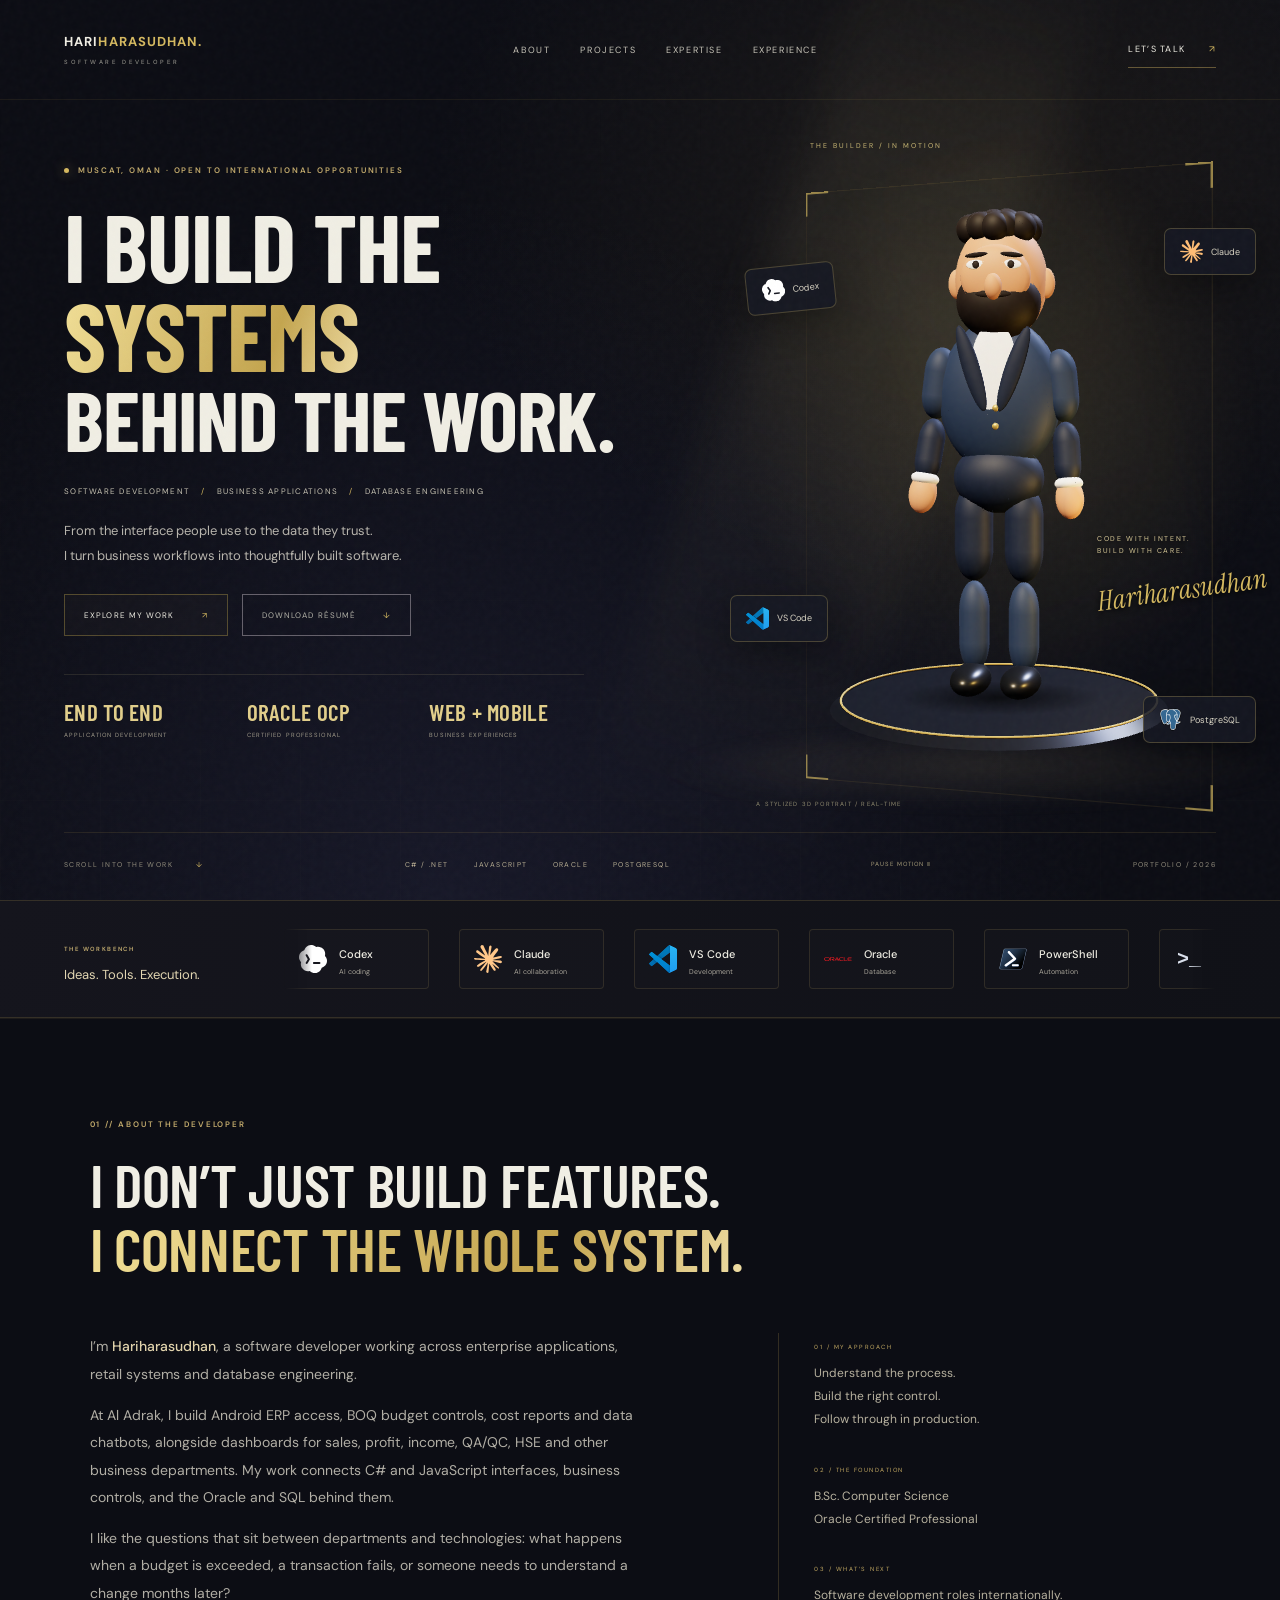
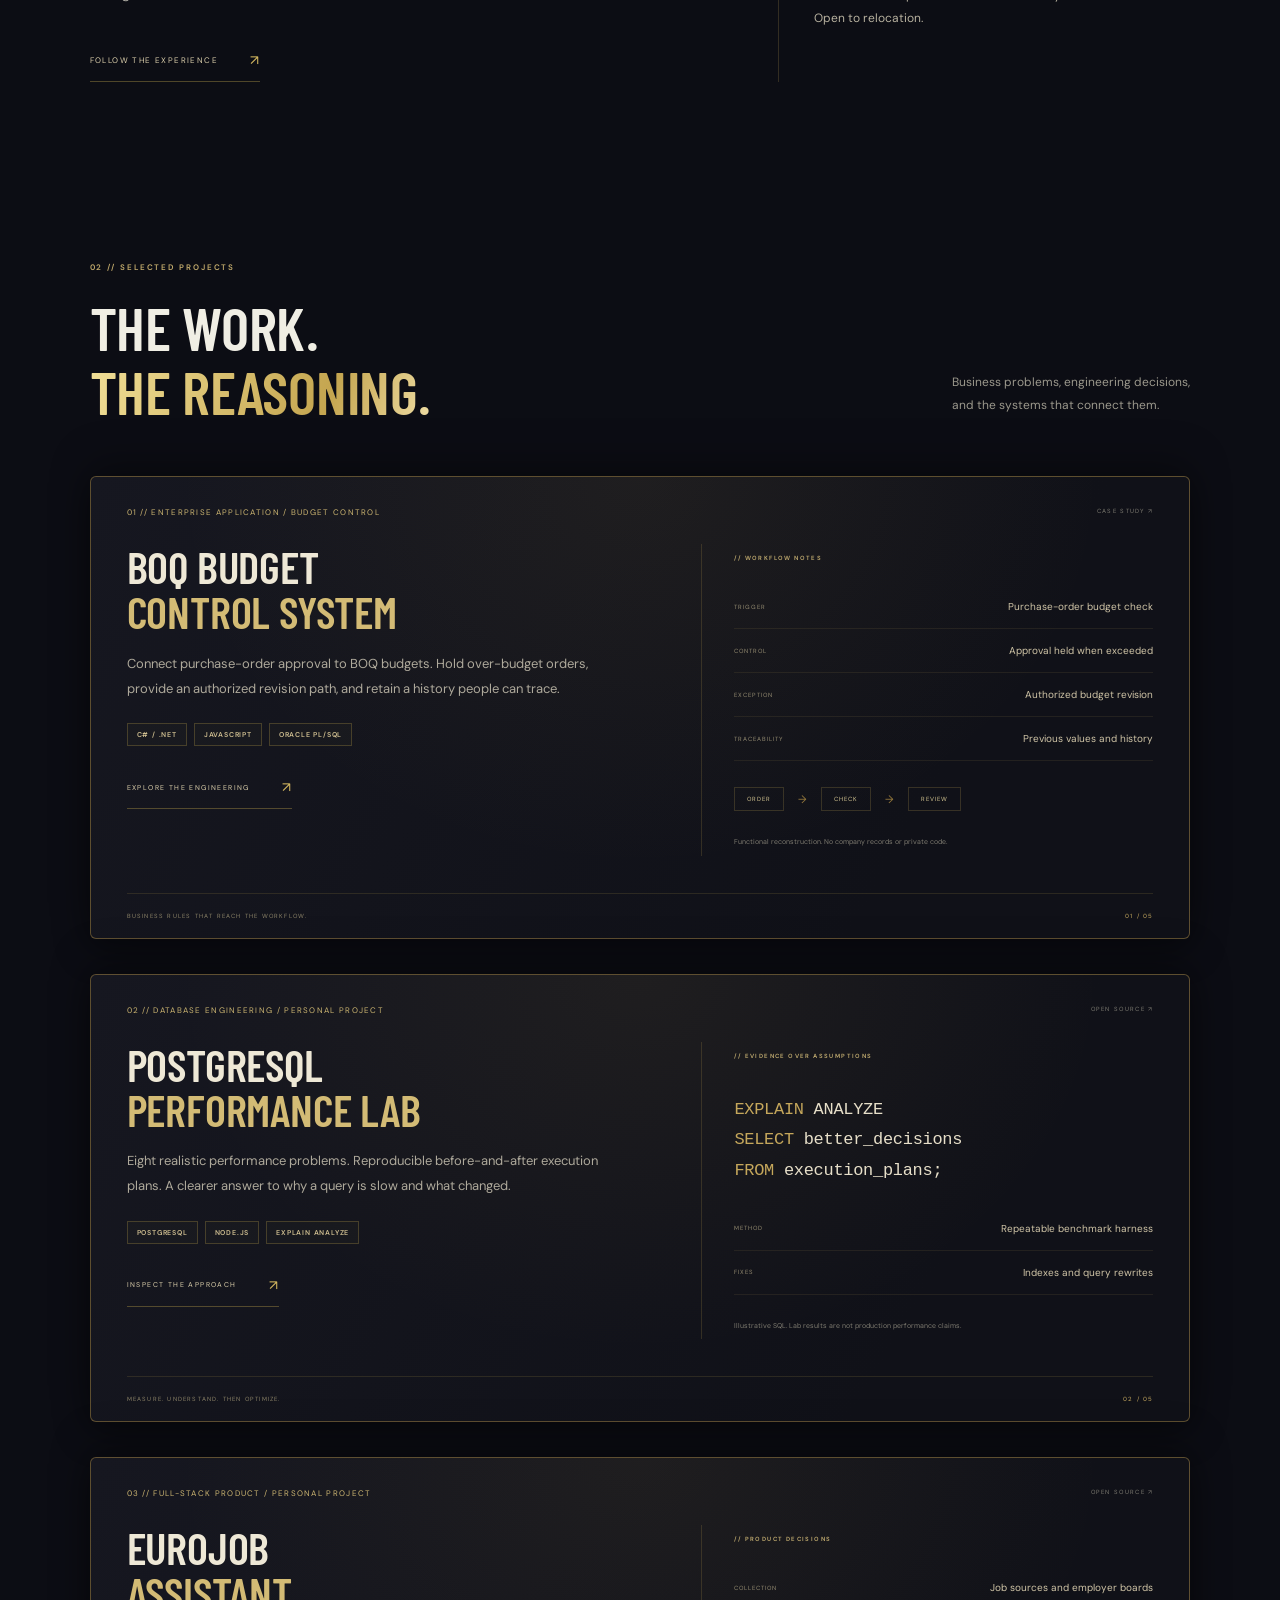
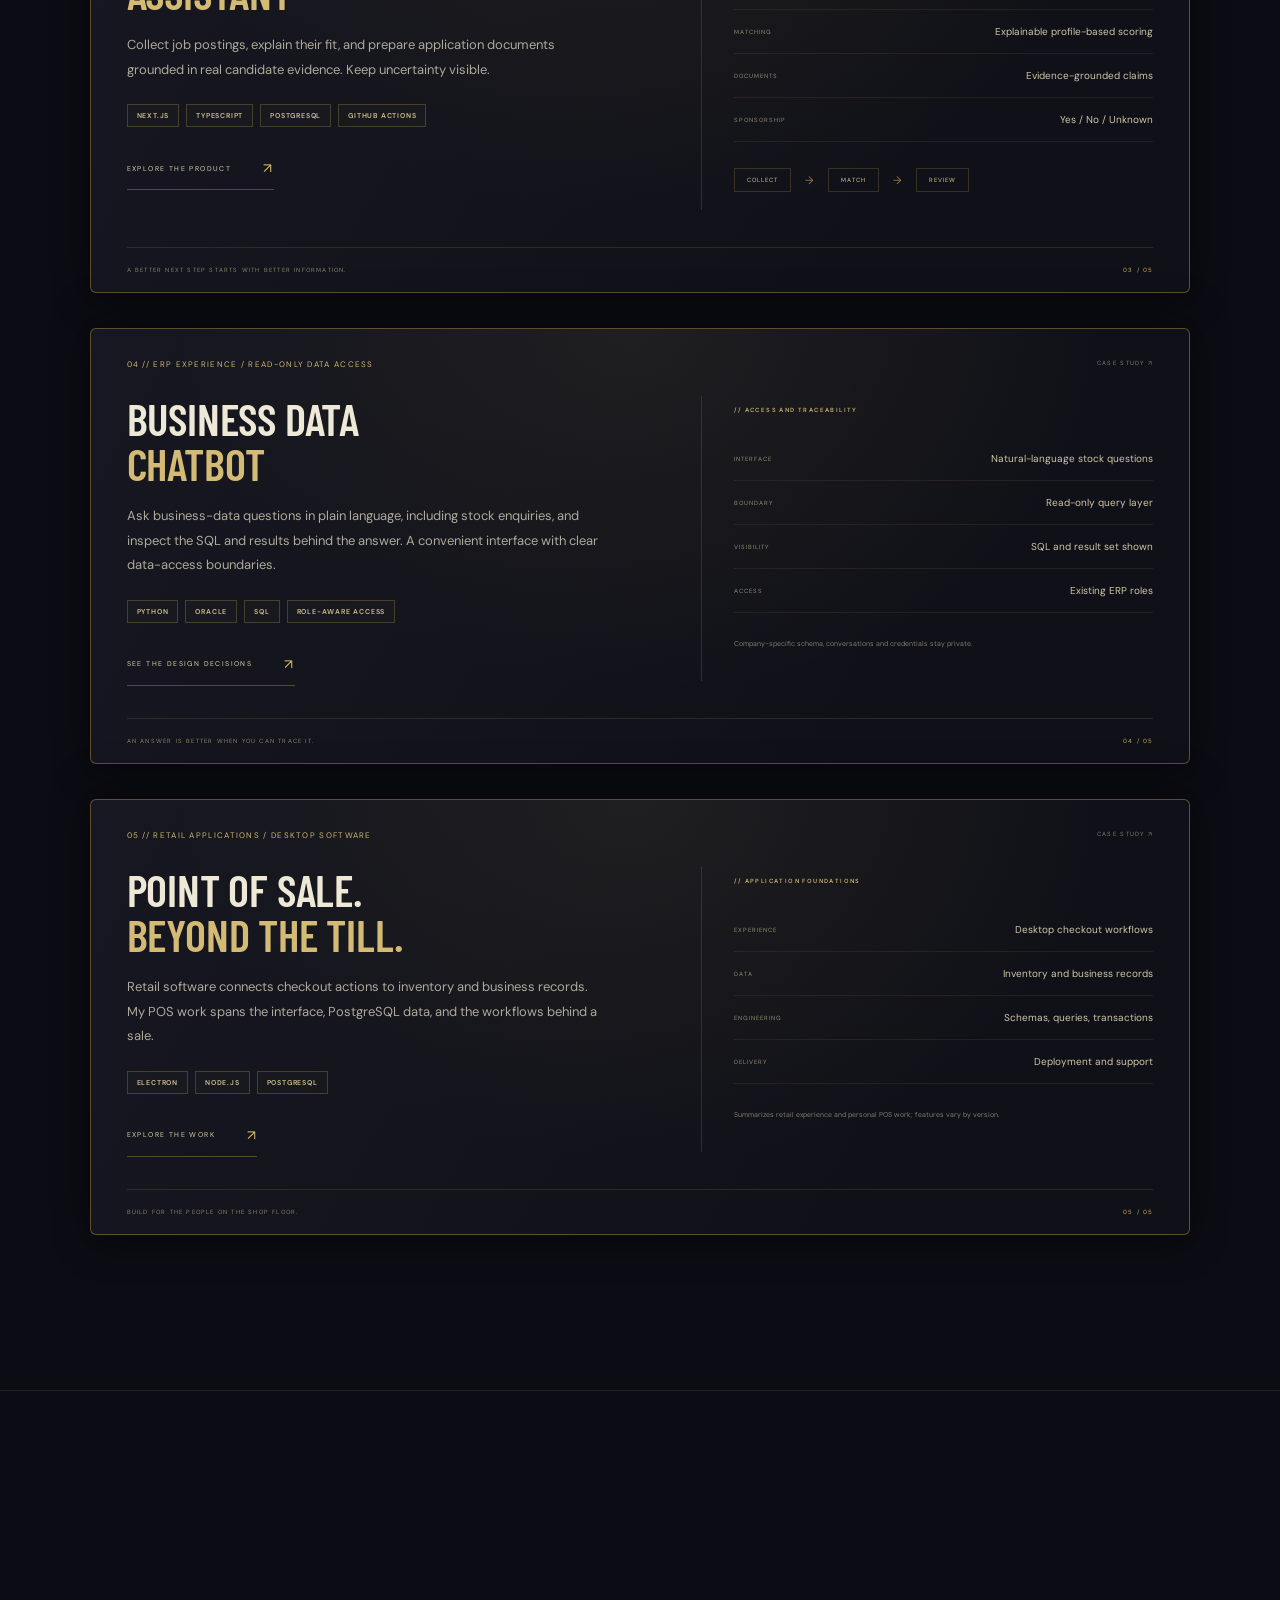
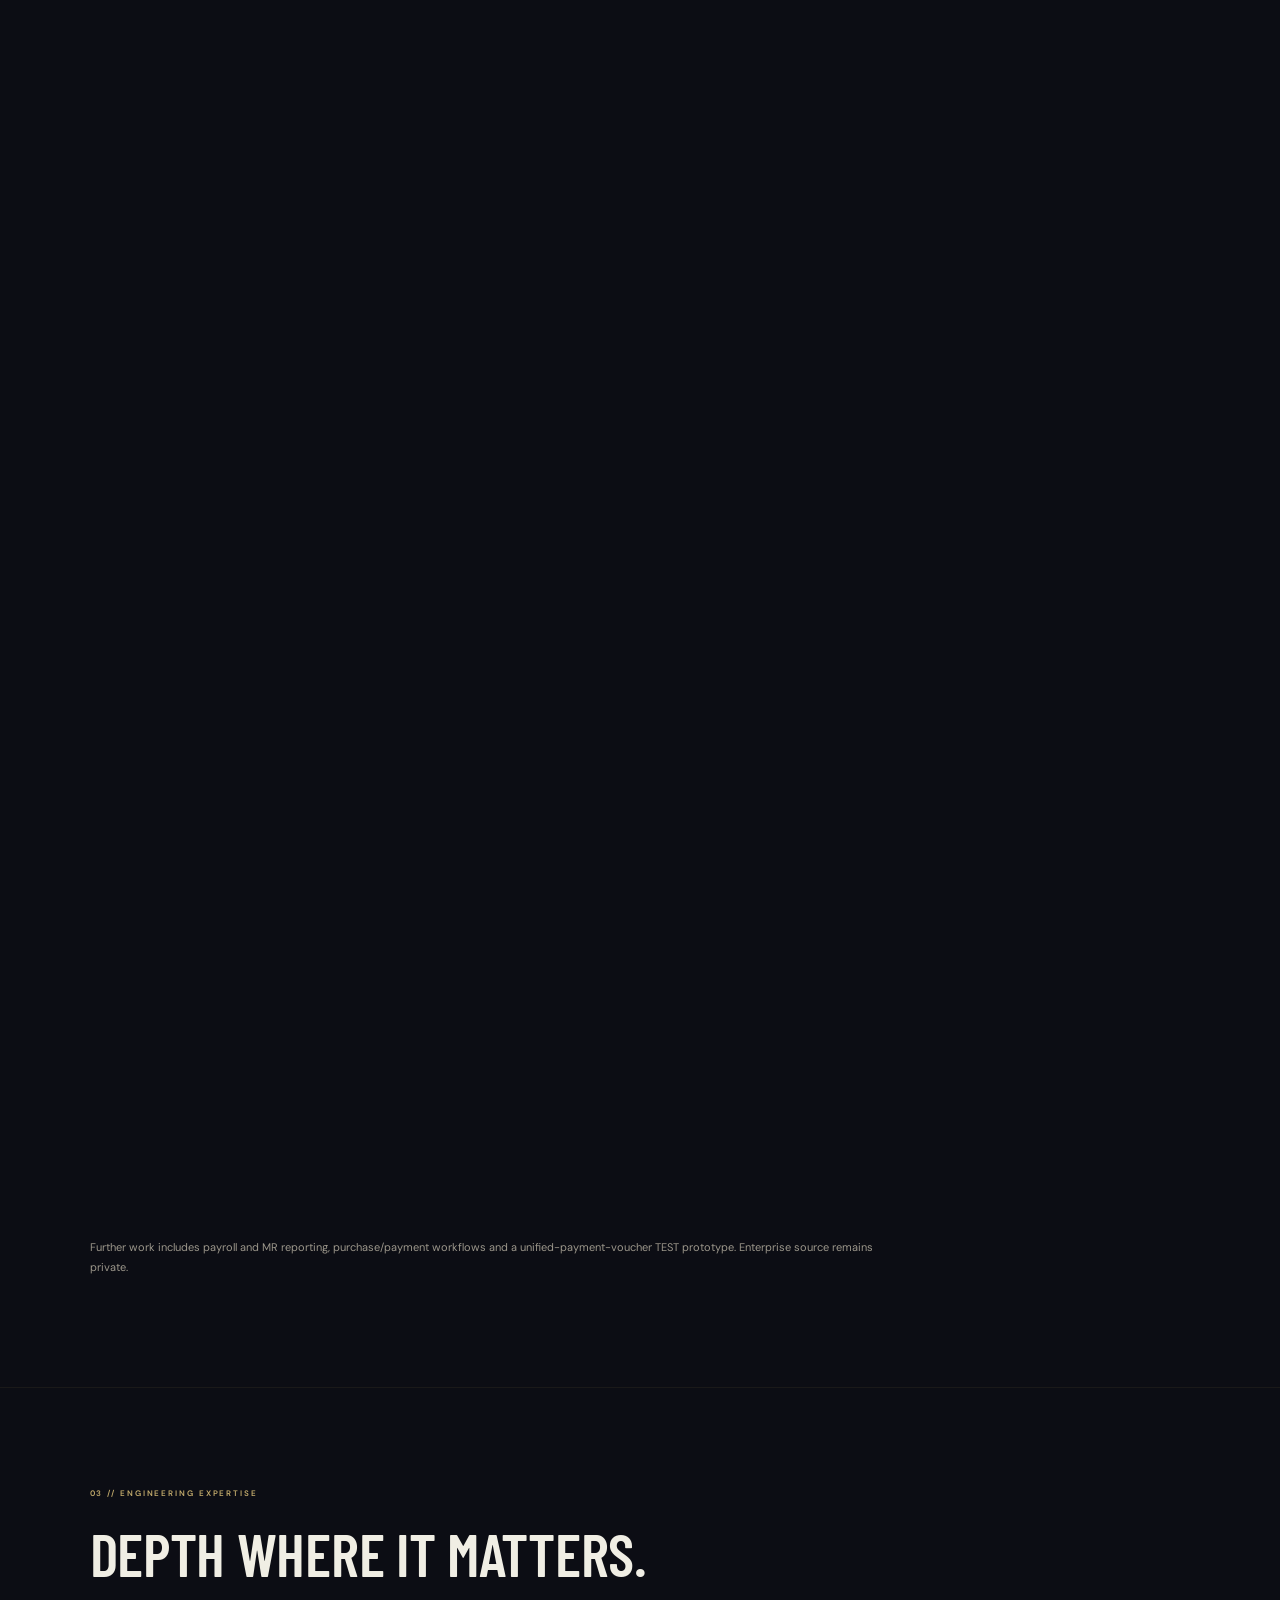
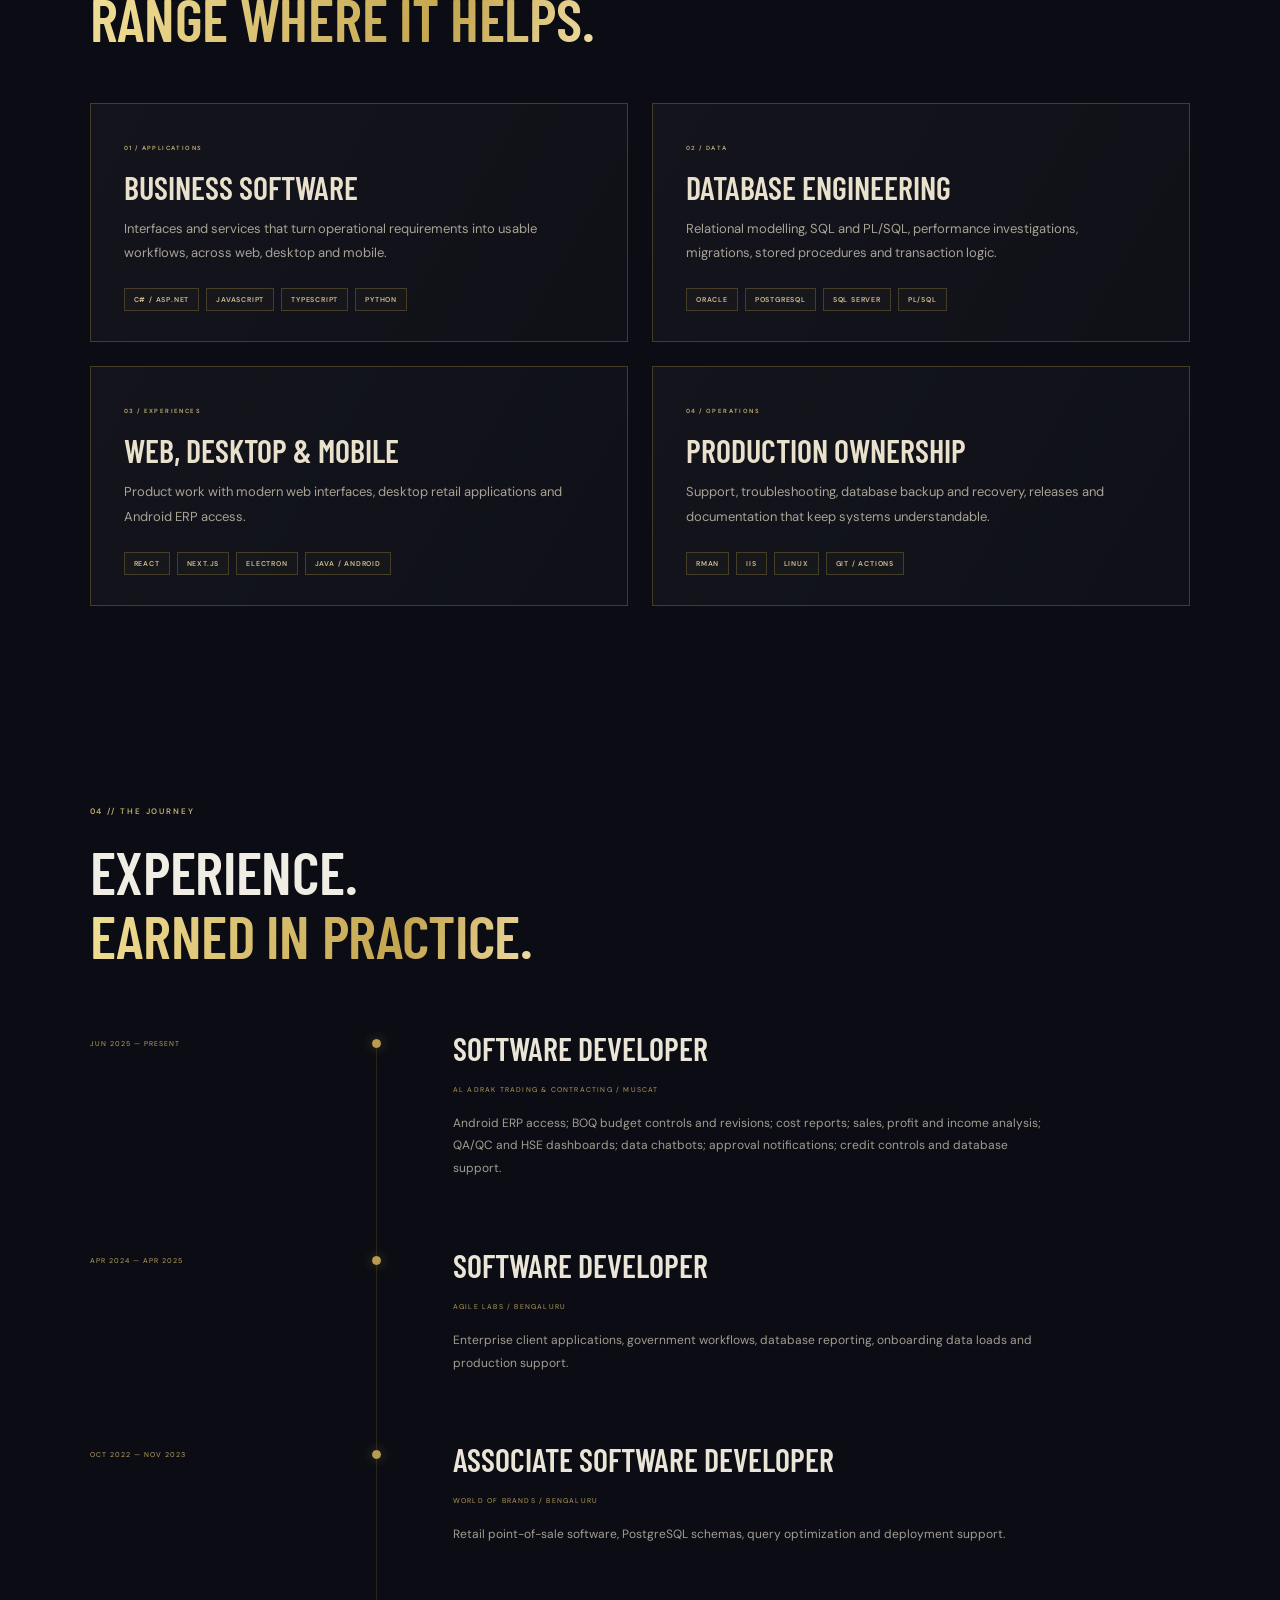
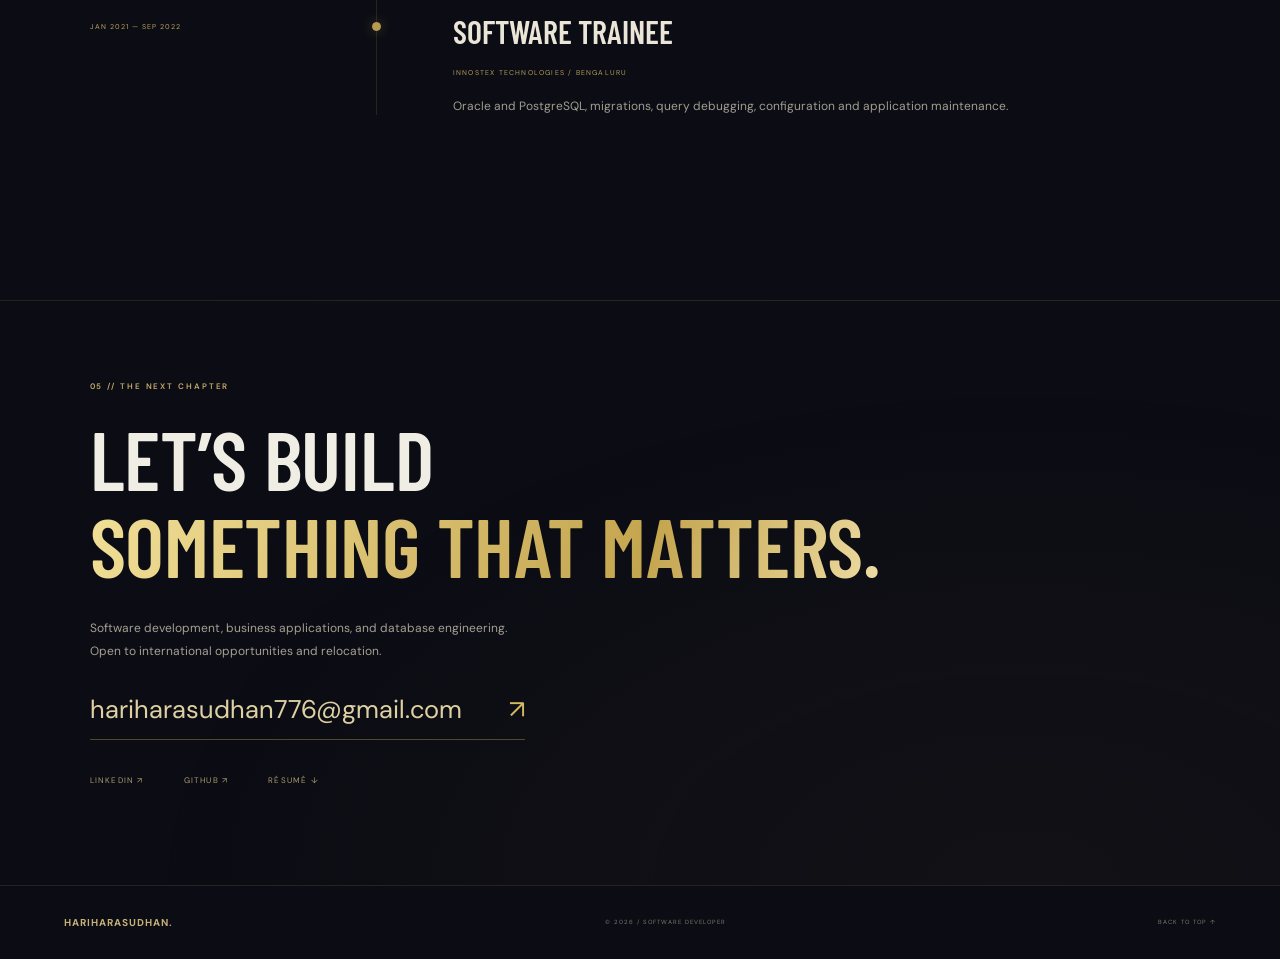
==== commit 73899a04: "Add walking 3D developer, animated tools and enterprise project stories" ====
--- a/index.html
+++ b/index.html
@@ -1,19 +1,19 @@
-<!doctype html><html lang="en"><head><meta charset="UTF-8"><meta name="viewport" content="width=device-width, initial-scale=1"><meta name="theme-color" content="#0c0d14"><meta name="description" content="Hariharasudhan — software developer building business applications, ERP workflows and database systems. Selected projects, engineering decisions and experience."><meta property="og:title" content="Hariharasudhan — Software Developer"><meta property="og:description" content="From business problems to software that works. Explore the projects and engineering behind the work."><meta property="og:type" content="website"><link rel="canonical" href="https://hariharasudhan776.github.io/"><title>Hariharasudhan — Software Developer</title><link rel="icon" href="icon.svg" type="image/svg+xml"><link rel="stylesheet" href="stage.css?v=gold1"></head><body class="gold-stage"><a class="skip" href="#work">Skip to projects</a><div class="noise" aria-hidden="true"></div><div class="reading-progress" aria-hidden="true"></div>
-<header class="topbar"><a class="identity" href="#home">HARI<span>HARASUDHAN.</span><small>SOFTWARE DEVELOPER</small></a><nav aria-label="Main navigation"><a href="#about">About</a><a href="#work">Projects</a><a href="#skills">Expertise</a><a href="#experience">Experience</a></nav><details class="mobile-menu"><summary>MENU +</summary><nav aria-label="Mobile navigation"><a href="#about">About</a><a href="#work">Projects</a><a href="#skills">Expertise</a><a href="#experience">Experience</a></nav></details><a class="top-contact" href="mailto:hariharasudhan776@gmail.com">LET’S TALK <span>↗</span></a></header>
-<main><section class="opening" id="home"><div class="stage-grid" aria-hidden="true"></div><div class="spotlight one" aria-hidden="true"></div><div class="spotlight two" aria-hidden="true"></div><div class="opening-copy"><p class="overline reveal"><span class="live-dot"></span> MUSCAT, OMAN · OPEN TO INTERNATIONAL OPPORTUNITIES</p><h1 class="hero-title"><span class="title-line">I BUILD THE</span><span class="title-line gold">SYSTEMS</span><span class="title-line">BEHIND THE WORK.</span></h1><p class="hero-role reveal">SOFTWARE DEVELOPMENT <i>/</i> BUSINESS APPLICATIONS <i>/</i> DATABASE ENGINEERING</p><p class="hero-description reveal">From the interface people use to the data they trust.<br>I turn business workflows into thoughtfully built software.</p><div class="opening-actions reveal"><a class="outline-button" href="#work">EXPLORE MY WORK <span>↗</span></a><a class="outline-button subtle" href="Hariharasudhan_Resume.pdf" target="_blank" rel="noopener">DOWNLOAD RÉSUMÉ <span>↓</span></a></div><div class="credentials reveal"><div><strong>END TO END</strong><span>APPLICATION DEVELOPMENT</span></div><div><strong>ORACLE OCP</strong><span>CERTIFIED PROFESSIONAL</span></div><div><strong>WEB + MOBILE</strong><span>BUSINESS EXPERIENCES</span></div></div></div>
-<div class="portrait-stage"><div class="portrait-frame" aria-hidden="true"><i></i><i></i><i></i><i></i></div><div class="portrait-halo" aria-hidden="true"></div><div class="portrait-floor" aria-hidden="true"></div><img class="stage-portrait" src="portrait-stage.png" alt="Editorial portrait of Hariharasudhan" width="1024" height="1536" fetchpriority="high"><div class="portrait-tag"><span>CODE WITH INTENT.</span><span>BUILD WITH CARE.</span><em>Hariharasudhan</em></div><div class="floating-code" aria-hidden="true"><div class="cube-face front">&lt;/&gt;</div><div class="cube-face side"></div><div class="cube-face top"></div></div><span class="portrait-coordinate">01 / THE PERSON BEHIND THE BUILD</span></div>
+<!doctype html><html lang="en"><head><meta charset="UTF-8"><meta name="viewport" content="width=device-width, initial-scale=1"><meta name="theme-color" content="#0c0d14"><meta name="description" content="Hariharasudhan — software developer building business applications, ERP workflows and database systems. Selected projects, engineering decisions and experience."><meta property="og:title" content="Hariharasudhan — Software Developer"><meta property="og:description" content="From business problems to software that works. Explore the projects and engineering behind the work."><meta property="og:type" content="website"><link rel="canonical" href="https://hariharasudhan776.github.io/"><title>Hariharasudhan — Software Developer</title><link rel="icon" href="icon.svg" type="image/svg+xml"><link rel="stylesheet" href="stage.css?v=studio2"></head><body class="gold-stage"><a class="skip" href="https://hariharasudhan776.github.io/#work">Skip to projects</a><div class="noise" aria-hidden="true"></div><div class="reading-progress" aria-hidden="true"></div>
+<header class="topbar"><a class="identity" href="https://hariharasudhan776.github.io/#home">HARI<span>HARASUDHAN.</span><small>SOFTWARE DEVELOPER</small></a><nav aria-label="Main navigation"><a href="https://hariharasudhan776.github.io/#about">About</a><a href="https://hariharasudhan776.github.io/#work">Projects</a><a href="https://hariharasudhan776.github.io/#skills">Expertise</a><a href="https://hariharasudhan776.github.io/#experience">Experience</a></nav><details class="mobile-menu"><summary>MENU +</summary><nav aria-label="Mobile navigation"><a href="https://hariharasudhan776.github.io/#about">About</a><a href="https://hariharasudhan776.github.io/#work">Projects</a><a href="https://hariharasudhan776.github.io/#skills">Expertise</a><a href="https://hariharasudhan776.github.io/#experience">Experience</a></nav></details><a class="top-contact" href="mailto:hariharasudhan776@gmail.com">LET’S TALK <span>↗</span></a></header>
+<main><section class="opening" id="home"><div class="stage-grid" aria-hidden="true"></div><div class="spotlight one" aria-hidden="true"></div><div class="spotlight two" aria-hidden="true"></div><div class="opening-copy"><p class="overline reveal"><span class="live-dot"></span> MUSCAT, OMAN · OPEN TO INTERNATIONAL OPPORTUNITIES</p><h1 class="hero-title"><span class="title-line">I BUILD THE</span><span class="title-line gold">SYSTEMS</span><span class="title-line">BEHIND THE WORK.</span></h1><p class="hero-role reveal">SOFTWARE DEVELOPMENT <i>/</i> BUSINESS APPLICATIONS <i>/</i> DATABASE ENGINEERING</p><p class="hero-description reveal">From the interface people use to the data they trust.<br>I turn business workflows into thoughtfully built software.</p><div class="opening-actions reveal"><a class="outline-button" href="https://hariharasudhan776.github.io/#work">EXPLORE MY WORK <span>↗</span></a><a class="outline-button subtle" href="https://hariharasudhan776.github.io/Hariharasudhan_Resume.pdf" target="_blank" rel="noopener">DOWNLOAD RÉSUMÉ <span>↓</span></a></div><div class="credentials reveal"><div><strong>END TO END</strong><span>APPLICATION DEVELOPMENT</span></div><div><strong>ORACLE OCP</strong><span>CERTIFIED PROFESSIONAL</span></div><div><strong>WEB + MOBILE</strong><span>BUSINESS EXPERIENCES</span></div></div></div>
+<div class="portrait-stage"><canvas id="developer-scene" role="img" aria-label="Stylized developer in a navy suit walking on a gold-lit stage"></canvas><div class="hero-tools" aria-label="AI and development tools"><span class="hero-tool tool-a"><img src="assets/codex.svg" alt="">Codex</span><span class="hero-tool tool-b"><img src="assets/claude.svg" alt="">Claude</span><span class="hero-tool tool-c"><img src="assets/vscode.svg" alt="">VS Code</span><span class="hero-tool tool-d"><img src="assets/postgresql.svg" alt="">PostgreSQL</span></div><span class="scene-caption">THE BUILDER / IN MOTION</span><div class="portrait-frame" aria-hidden="true"><i></i><i></i><i></i><i></i></div><div class="portrait-halo" aria-hidden="true"></div><div class="portrait-floor" aria-hidden="true"></div><img class="stage-portrait" src="portrait-stage.png" alt="Editorial portrait of Hariharasudhan" width="1024" height="1536" fetchpriority="high"><div class="portrait-tag"><span>CODE WITH INTENT.</span><span>BUILD WITH CARE.</span><em>Hariharasudhan</em></div><div class="floating-code" aria-hidden="true"><div class="cube-face front">&lt;/&gt;</div><div class="cube-face side"></div><div class="cube-face top"></div></div><span class="portrait-coordinate">A STYLIZED 3D PORTRAIT / REAL-TIME</span></div>
 <div class="opening-bottom"><span>SCROLL INTO THE WORK <b>↓</b></span><div><span>C# / .NET</span><span>JAVASCRIPT</span><span>ORACLE</span><span>POSTGRESQL</span></div><button id="motion-toggle" class="motion-button" aria-pressed="false" type="button">PAUSE MOTION Ⅱ</button><span>PORTFOLIO / 2026</span></div></section>
-<section class="about-panel shell" id="about"><div class="section-intro reveal"><p class="overline">01 // ABOUT THE DEVELOPER</p><h2>I DON’T JUST BUILD FEATURES.<br><span class="gold">I CONNECT THE WHOLE SYSTEM.</span></h2></div><div class="about-grid"><div class="about-story reveal"><p>I’m <strong>Hariharasudhan</strong>, a software developer working across enterprise applications, retail systems and database engineering.</p><p>At Al Adrak, I develop and support ERP workflows across construction, pharmacy and warehouse operations. My work connects C# and JavaScript interfaces, business controls, and the Oracle and SQL behind them.</p><p>I like the questions that sit between departments and technologies: what happens when a budget is exceeded, a transaction fails, or someone needs to understand a change months later?</p><a class="inline-link" href="#experience">FOLLOW THE EXPERIENCE <span>↗</span></a></div><aside class="about-notes reveal"><div><span>01 / MY APPROACH</span><p>Understand the process.<br>Build the right control.<br>Follow through in production.</p></div><div><span>02 / THE FOUNDATION</span><p>B.Sc. Computer Science<br>Oracle Certified Professional</p></div><div><span>03 / WHAT’S NEXT</span><p>Software development roles internationally.<br>Open to relocation.</p></div></aside></div></section>
+<section class="tool-studio" aria-label="Tools I work with"><div class="tool-studio-intro"><span class="small-label">THE WORKBENCH</span><p>Ideas. Tools. Execution.</p></div><div class="tool-window"><div class="tool-track"><div class="tool-token"><img src="assets/codex.svg" alt="" width="30" height="30"><div><strong>Codex</strong><small>AI coding</small></div></div><div class="tool-token"><img src="assets/claude.svg" alt="" width="30" height="30"><div><strong>Claude</strong><small>AI collaboration</small></div></div><div class="tool-token"><img src="assets/vscode.svg" alt="" width="30" height="30"><div><strong>VS Code</strong><small>Development</small></div></div><div class="tool-token"><img src="assets/oracle.svg" alt="" width="30" height="30"><div><strong>Oracle</strong><small>Database</small></div></div><div class="tool-token"><img src="assets/powershell.svg" alt="" width="30" height="30"><div><strong>PowerShell</strong><small>Automation</small></div></div><div class="tool-token"><span class="tool-glyph cmd" aria-hidden="true">&gt;_</span><div><strong>CMD</strong><small>Terminal</small></div></div><div class="tool-token"><span class="tool-glyph toad" aria-hidden="true">DB</span><div><strong>Toad</strong><small>Database tools</small></div></div><div class="tool-token"><img src="assets/postgresql.svg" alt="" width="30" height="30"><div><strong>pgAdmin</strong><small>PostgreSQL tools</small></div></div><div class="tool-clone" aria-hidden="true"><div class="tool-token"><img src="assets/codex.svg" alt="" width="30" height="30"><div><strong>Codex</strong><small>AI coding</small></div></div><div class="tool-token"><img src="assets/claude.svg" alt="" width="30" height="30"><div><strong>Claude</strong><small>AI collaboration</small></div></div><div class="tool-token"><img src="assets/vscode.svg" alt="" width="30" height="30"><div><strong>VS Code</strong><small>Development</small></div></div><div class="tool-token"><img src="assets/oracle.svg" alt="" width="30" height="30"><div><strong>Oracle</strong><small>Database</small></div></div><div class="tool-token"><img src="assets/powershell.svg" alt="" width="30" height="30"><div><strong>PowerShell</strong><small>Automation</small></div></div><div class="tool-token"><span class="tool-glyph cmd" aria-hidden="true">&gt;_</span><div><strong>CMD</strong><small>Terminal</small></div></div><div class="tool-token"><span class="tool-glyph toad" aria-hidden="true">DB</span><div><strong>Toad</strong><small>Database tools</small></div></div><div class="tool-token"><img src="assets/postgresql.svg" alt="" width="30" height="30"><div><strong>pgAdmin</strong><small>PostgreSQL tools</small></div></div></div></div></div></section><section class="about-panel shell" id="about"><div class="section-intro reveal"><p class="overline">01 // ABOUT THE DEVELOPER</p><h2>I DON’T JUST BUILD FEATURES.<br><span class="gold">I CONNECT THE WHOLE SYSTEM.</span></h2></div><div class="about-grid"><div class="about-story reveal"><p>I’m <strong>Hariharasudhan</strong>, a software developer working across enterprise applications, retail systems and database engineering.</p><p>At Al Adrak, I build Android ERP access, BOQ budget controls, cost reports and data chatbots, alongside dashboards for sales, profit, income, QA/QC, HSE and other business departments. My work connects C# and JavaScript interfaces, business controls, and the Oracle and SQL behind them.</p><p>I like the questions that sit between departments and technologies: what happens when a budget is exceeded, a transaction fails, or someone needs to understand a change months later?</p><a class="inline-link" href="https://hariharasudhan776.github.io/#experience">FOLLOW THE EXPERIENCE <span>↗</span></a></div><aside class="about-notes reveal"><div><span>01 / MY APPROACH</span><p>Understand the process.<br>Build the right control.<br>Follow through in production.</p></div><div><span>02 / THE FOUNDATION</span><p>B.Sc. Computer Science<br>Oracle Certified Professional</p></div><div><span>03 / WHAT’S NEXT</span><p>Software development roles internationally.<br>Open to relocation.</p></div></aside></div></section>
 <section class="work-panel shell" id="work"><div class="section-intro reveal"><p class="overline">02 // SELECTED PROJECTS</p><div class="heading-row"><h2>THE WORK.<br><span class="gold">THE REASONING.</span></h2><p>Business problems, engineering decisions,<br>and the systems that connect them.</p></div></div><div class="stacked-projects">
 <article class="project-card" style="--card:0"><div class="card-head"><span>01 // ENTERPRISE APPLICATION / BUDGET CONTROL</span><span>CASE STUDY ↗</span></div><div class="project-grid"><div class="project-story"><h3>BOQ BUDGET<br><span>CONTROL SYSTEM</span></h3><p>Connect purchase-order approval to BOQ budgets. Hold over-budget orders, provide an authorized revision path, and retain a history people can trace.</p><div class="tech-tags"><span>C# / .NET</span><span>JAVASCRIPT</span><span>ORACLE PL/SQL</span></div><button class="inline-link" data-open="budget">EXPLORE THE ENGINEERING <span>↗</span></button></div><div class="architecture"><span class="small-label">// WORKFLOW NOTES</span><dl><div><dt>TRIGGER</dt><dd>Purchase-order budget check</dd></div><div><dt>CONTROL</dt><dd>Approval held when exceeded</dd></div><div><dt>EXCEPTION</dt><dd>Authorized budget revision</dd></div><div><dt>TRACEABILITY</dt><dd>Previous values and history</dd></div></dl><div class="flow-strip"><span>ORDER</span><b>→</b><span>CHECK</span><b>→</b><span>REVIEW</span></div><p class="privacy-note">Functional reconstruction. No company records or private code.</p></div></div><div class="card-foot"><span>BUSINESS RULES THAT REACH THE WORKFLOW.</span><span>01 / 05</span></div></article>
 <article class="project-card" style="--card:1"><div class="card-head"><span>02 // DATABASE ENGINEERING / PERSONAL PROJECT</span><span>OPEN SOURCE ↗</span></div><div class="project-grid"><div class="project-story"><h3>POSTGRESQL<br><span>PERFORMANCE LAB</span></h3><p>Eight realistic performance problems. Reproducible before-and-after execution plans. A clearer answer to why a query is slow and what changed.</p><div class="tech-tags"><span>POSTGRESQL</span><span>NODE.JS</span><span>EXPLAIN ANALYZE</span></div><button class="inline-link" data-open="postgres">INSPECT THE APPROACH <span>↗</span></button></div><div class="architecture code-notes"><span class="small-label">// EVIDENCE OVER ASSUMPTIONS</span><pre><span>EXPLAIN</span> ANALYZE
 <span>SELECT</span> better_decisions
 <span>FROM</span> execution_plans;</pre><dl><div><dt>METHOD</dt><dd>Repeatable benchmark harness</dd></div><div><dt>FIXES</dt><dd>Indexes and query rewrites</dd></div></dl><p class="privacy-note">Illustrative SQL. Lab results are not production performance claims.</p></div></div><div class="card-foot"><span>MEASURE. UNDERSTAND. THEN OPTIMIZE.</span><span>02 / 05</span></div></article>
 <article class="project-card" style="--card:2"><div class="card-head"><span>03 // FULL-STACK PRODUCT / PERSONAL PROJECT</span><span>OPEN SOURCE ↗</span></div><div class="project-grid"><div class="project-story"><h3>EUROJOB<br><span>ASSISTANT</span></h3><p>Collect job postings, explain their fit, and prepare application documents grounded in real candidate evidence. Keep uncertainty visible.</p><div class="tech-tags"><span>NEXT.JS</span><span>TYPESCRIPT</span><span>POSTGRESQL</span><span>GITHUB ACTIONS</span></div><button class="inline-link" data-open="jobs">EXPLORE THE PRODUCT <span>↗</span></button></div><div class="architecture"><span class="small-label">// PRODUCT DECISIONS</span><dl><div><dt>COLLECTION</dt><dd>Job sources and employer boards</dd></div><div><dt>MATCHING</dt><dd>Explainable profile-based scoring</dd></div><div><dt>DOCUMENTS</dt><dd>Evidence-grounded claims</dd></div><div><dt>SPONSORSHIP</dt><dd>Yes / No / Unknown</dd></div></dl><div class="flow-strip"><span>COLLECT</span><b>→</b><span>MATCH</span><b>→</b><span>REVIEW</span></div></div></div><div class="card-foot"><span>A BETTER NEXT STEP STARTS WITH BETTER INFORMATION.</span><span>03 / 05</span></div></article>
-<article class="project-card" style="--card:3"><div class="card-head"><span>04 // ERP EXPERIENCE / READ-ONLY DATA ACCESS</span><span>CASE STUDY ↗</span></div><div class="project-grid"><div class="project-story"><h3>ERP STOCK<br><span>ASSISTANT</span></h3><p>Ask stock questions in plain language and inspect the SQL and results behind the answer. A convenient interface with clear data-access boundaries.</p><div class="tech-tags"><span>PYTHON</span><span>ORACLE</span><span>SQL</span><span>ROLE-AWARE ACCESS</span></div><button class="inline-link" data-open="stock">SEE THE DESIGN DECISIONS <span>↗</span></button></div><div class="architecture"><span class="small-label">// ACCESS AND TRACEABILITY</span><dl><div><dt>INTERFACE</dt><dd>Natural-language stock questions</dd></div><div><dt>BOUNDARY</dt><dd>Read-only query layer</dd></div><div><dt>VISIBILITY</dt><dd>SQL and result set shown</dd></div><div><dt>ACCESS</dt><dd>Existing ERP roles</dd></div></dl><p class="privacy-note">Company-specific schema, conversations and credentials stay private.</p></div></div><div class="card-foot"><span>AN ANSWER IS BETTER WHEN YOU CAN TRACE IT.</span><span>04 / 05</span></div></article>
+<article class="project-card" style="--card:3"><div class="card-head"><span>04 // ERP EXPERIENCE / READ-ONLY DATA ACCESS</span><span>CASE STUDY ↗</span></div><div class="project-grid"><div class="project-story"><h3>BUSINESS DATA<br><span>CHATBOT</span></h3><p>Ask business-data questions in plain language, including stock enquiries, and inspect the SQL and results behind the answer. A convenient interface with clear data-access boundaries.</p><div class="tech-tags"><span>PYTHON</span><span>ORACLE</span><span>SQL</span><span>ROLE-AWARE ACCESS</span></div><button class="inline-link" data-open="stock">SEE THE DESIGN DECISIONS <span>↗</span></button></div><div class="architecture"><span class="small-label">// ACCESS AND TRACEABILITY</span><dl><div><dt>INTERFACE</dt><dd>Natural-language stock questions</dd></div><div><dt>BOUNDARY</dt><dd>Read-only query layer</dd></div><div><dt>VISIBILITY</dt><dd>SQL and result set shown</dd></div><div><dt>ACCESS</dt><dd>Existing ERP roles</dd></div></dl><p class="privacy-note">Company-specific schema, conversations and credentials stay private.</p></div></div><div class="card-foot"><span>AN ANSWER IS BETTER WHEN YOU CAN TRACE IT.</span><span>04 / 05</span></div></article>
 <article class="project-card" style="--card:4"><div class="card-head"><span>05 // RETAIL APPLICATIONS / DESKTOP SOFTWARE</span><span>CASE STUDY ↗</span></div><div class="project-grid"><div class="project-story"><h3>POINT OF SALE.<br><span>BEYOND THE TILL.</span></h3><p>Retail software connects checkout actions to inventory and business records. My POS work spans the interface, PostgreSQL data, and the workflows behind a sale.</p><div class="tech-tags"><span>ELECTRON</span><span>NODE.JS</span><span>POSTGRESQL</span></div><button class="inline-link" data-open="pos">EXPLORE THE WORK <span>↗</span></button></div><div class="architecture"><span class="small-label">// APPLICATION FOUNDATIONS</span><dl><div><dt>EXPERIENCE</dt><dd>Desktop checkout workflows</dd></div><div><dt>DATA</dt><dd>Inventory and business records</dd></div><div><dt>ENGINEERING</dt><dd>Schemas, queries, transactions</dd></div><div><dt>DELIVERY</dt><dd>Deployment and support</dd></div></dl><p class="privacy-note">Summarizes retail experience and personal POS work; features vary by version.</p></div></div><div class="card-foot"><span>BUILD FOR THE PEOPLE ON THE SHOP FLOOR.</span><span>05 / 05</span></div></article>
 </div></section>
-<section class="skills-panel shell" id="skills"><div class="section-intro reveal"><p class="overline">03 // ENGINEERING EXPERTISE</p><h2>DEPTH WHERE IT MATTERS.<br><span class="gold">RANGE WHERE IT HELPS.</span></h2></div><div class="expertise-grid"><article class="expertise-card reveal"><span class="small-label">01 / APPLICATIONS</span><h3>BUSINESS SOFTWARE</h3><p>Interfaces and services that turn operational requirements into usable workflows, across web, desktop and mobile.</p><div class="tech-tags"><span>C# / ASP.NET</span><span>JAVASCRIPT</span><span>TYPESCRIPT</span><span>PYTHON</span></div></article><article class="expertise-card reveal"><span class="small-label">02 / DATA</span><h3>DATABASE ENGINEERING</h3><p>Relational modelling, SQL and PL/SQL, performance investigations, migrations, stored procedures and transaction logic.</p><div class="tech-tags"><span>ORACLE</span><span>POSTGRESQL</span><span>SQL SERVER</span><span>PL/SQL</span></div></article><article class="expertise-card reveal"><span class="small-label">03 / EXPERIENCES</span><h3>WEB, DESKTOP & MOBILE</h3><p>Product work with modern web interfaces, desktop retail applications and Android ERP access.</p><div class="tech-tags"><span>REACT</span><span>NEXT.JS</span><span>ELECTRON</span><span>JAVA / ANDROID</span></div></article><article class="expertise-card reveal"><span class="small-label">04 / OPERATIONS</span><h3>PRODUCTION OWNERSHIP</h3><p>Support, troubleshooting, database backup and recovery, releases and documentation that keep systems understandable.</p><div class="tech-tags"><span>RMAN</span><span>IIS</span><span>LINUX</span><span>GIT / ACTIONS</span></div></article></div></section>
-<section class="experience-panel shell" id="experience"><div class="section-intro reveal"><p class="overline">04 // THE JOURNEY</p><h2>EXPERIENCE.<br><span class="gold">EARNED IN PRACTICE.</span></h2></div><div class="career-line"><article class="career-row reveal"><p>JUN 2025 — PRESENT</p><span class="career-node"></span><div><h3>SOFTWARE DEVELOPER</h3><span>AL ADRAK TRADING & CONTRACTING / MUSCAT</span><p>ERP development, budget and credit controls, management dashboards, approval notifications, database work and production support.</p></div></article><article class="career-row reveal"><p>APR 2024 — APR 2025</p><span class="career-node"></span><div><h3>SOFTWARE DEVELOPER</h3><span>AGILE LABS / BENGALURU</span><p>Enterprise client applications, government workflows, database reporting, onboarding data loads and production support.</p></div></article><article class="career-row reveal"><p>OCT 2022 — NOV 2023</p><span class="career-node"></span><div><h3>ASSOCIATE SOFTWARE DEVELOPER</h3><span>WORLD OF BRANDS / BENGALURU</span><p>Retail point-of-sale software, PostgreSQL schemas, query optimization and deployment support.</p></div></article><article class="career-row reveal"><p>JAN 2021 — SEP 2022</p><span class="career-node"></span><div><h3>SOFTWARE TRAINEE</h3><span>INNOSTEX TECHNOLOGIES / BENGALURU</span><p>Oracle and PostgreSQL, migrations, query debugging, configuration and application maintenance.</p></div></article></div></section>
-<section class="contact-panel shell" id="contact"><p class="overline reveal">05 // THE NEXT CHAPTER</p><h2 class="reveal">LET’S BUILD<br><span class="gold">SOMETHING THAT MATTERS.</span></h2><p class="contact-description reveal">Software development, business applications, and database engineering.<br>Open to international opportunities and relocation.</p><a class="contact-email reveal" href="mailto:hariharasudhan776@gmail.com">hariharasudhan776@gmail.com <span>↗</span></a><div class="contact-links reveal"><a href="https://www.linkedin.com/in/hari-hara-sudhan-115341188" target="_blank" rel="noopener">LINKEDIN ↗</a><a href="https://github.com/Hariharasudhan776" target="_blank" rel="noopener">GITHUB ↗</a><a href="Hariharasudhan_Resume.pdf" target="_blank" rel="noopener">RÉSUMÉ ↓</a></div></section></main>
-<footer><a class="identity" href="#home">HARIHARASUDHAN.</a><span>© <span id="year">2026</span> / SOFTWARE DEVELOPER</span><a href="#home">BACK TO TOP ↑</a></footer><dialog id="case-dialog" aria-labelledby="case-title"><button class="dialog-close" aria-label="Close case study" autofocus>CLOSE ×</button><div id="case-content"></div></dialog><script src="stage.js?v=gold1" defer></script></body></html>
+<section class="project-library shell" id="more-work"><div class="section-intro reveal"><p class="overline">MORE OF THE WORK // ENTERPRISE APPLICATIONS</p><h2>FROM THE FIELD.<br><span class="gold">TO THE DECISION.</span></h2><p class="library-intro">Mobile access, financial insight and departmental workflows — built across the same business ecosystem.</p></div><div class="library-grid"><article class="library-card reveal"><span class="small-label">MOBILE / ENTERPRISE</span><h3>ANDROID ERP ACCESS</h3><p>An Android entry point into ERP workflows, connecting a Java WebView application, responsive business screens and device activation.</p><div class="tech-tags"><span>Java / Android</span><span>C# / ASP.NET</span><span>HTML / CSS / JS</span></div><button class="inline-link" data-open="android">OPEN PROJECT NOTES <span>↗</span></button></article><article class="library-card reveal"><span class="small-label">DATA / COST & MANAGEMENT REPORTING</span><h3>COST & BUSINESS INTELLIGENCE</h3><p>Cost reports and dashboards that help teams examine sales, profit, income and the operational data behind financial decisions.</p><div class="tech-tags"><span>SQL / PL/SQL</span><span>ASP.NET</span><span>JavaScript</span><span>Power BI</span></div><button class="inline-link" data-open="reports">OPEN PROJECT NOTES <span>↗</span></button></article><article class="library-card reveal"><span class="small-label">OPERATIONS / DEPARTMENT DASHBOARDS</span><h3>ONE BUSINESS. MANY LENSES.</h3><p>Reporting experiences for QA/QC, HSE, finance, purchase, HR, QS and other departments, built around the questions each team needs answered.</p><div class="tech-tags"><span>C# / ASP.NET</span><span>Oracle</span><span>JavaScript</span></div><button class="inline-link" data-open="departments">OPEN PROJECT NOTES <span>↗</span></button></article><article class="library-card reveal"><span class="small-label">WORKFLOW / APPROVAL NOTIFICATIONS</span><h3>APPROVALS THAT REACH PEOPLE.</h3><p>Material requisition notifications with request details, item information and approval context, linked back to the ERP.</p><div class="tech-tags"><span>C# / .NET</span><span>Python</span><span>HTML email</span></div><button class="inline-link" data-open="notifications">OPEN PROJECT NOTES <span>↗</span></button></article><article class="library-card reveal"><span class="small-label">BUSINESS RULES / CUSTOMER CREDIT</span><h3>CREDIT CONTROLS IN THE FLOW.</h3><p>Customer credit checks connected to orders, deliveries and invoices, with an authorized path for exceptions.</p><div class="tech-tags"><span>Oracle PL/SQL</span><span>ERP workflows</span></div><button class="inline-link" data-open="credit">OPEN PROJECT NOTES <span>↗</span></button></article><article class="library-card reveal"><span class="small-label">ENTERPRISE / PREVIOUS EXPERIENCE</span><h3>GOVERNMENT WORKFLOW SYSTEMS</h3><p>Project monitoring, budget-announcement tracking and related administrative modules developed during enterprise client work.</p><div class="tech-tags"><span>Enterprise applications</span><span>SQL</span><span>Reporting</span></div><button class="inline-link" data-open="government">OPEN PROJECT NOTES <span>↗</span></button></article></div><p class="library-footnote">Further work includes payroll and MR reporting, purchase/payment workflows and a unified-payment-voucher TEST prototype. Enterprise source remains private.</p></section><section class="skills-panel shell" id="skills"><div class="section-intro reveal"><p class="overline">03 // ENGINEERING EXPERTISE</p><h2>DEPTH WHERE IT MATTERS.<br><span class="gold">RANGE WHERE IT HELPS.</span></h2></div><div class="expertise-grid"><article class="expertise-card reveal"><span class="small-label">01 / APPLICATIONS</span><h3>BUSINESS SOFTWARE</h3><p>Interfaces and services that turn operational requirements into usable workflows, across web, desktop and mobile.</p><div class="tech-tags"><span>C# / ASP.NET</span><span>JAVASCRIPT</span><span>TYPESCRIPT</span><span>PYTHON</span></div></article><article class="expertise-card reveal"><span class="small-label">02 / DATA</span><h3>DATABASE ENGINEERING</h3><p>Relational modelling, SQL and PL/SQL, performance investigations, migrations, stored procedures and transaction logic.</p><div class="tech-tags"><span>ORACLE</span><span>POSTGRESQL</span><span>SQL SERVER</span><span>PL/SQL</span></div></article><article class="expertise-card reveal"><span class="small-label">03 / EXPERIENCES</span><h3>WEB, DESKTOP & MOBILE</h3><p>Product work with modern web interfaces, desktop retail applications and Android ERP access.</p><div class="tech-tags"><span>REACT</span><span>NEXT.JS</span><span>ELECTRON</span><span>JAVA / ANDROID</span></div></article><article class="expertise-card reveal"><span class="small-label">04 / OPERATIONS</span><h3>PRODUCTION OWNERSHIP</h3><p>Support, troubleshooting, database backup and recovery, releases and documentation that keep systems understandable.</p><div class="tech-tags"><span>RMAN</span><span>IIS</span><span>LINUX</span><span>GIT / ACTIONS</span></div></article></div></section>
+<section class="experience-panel shell" id="experience"><div class="section-intro reveal"><p class="overline">04 // THE JOURNEY</p><h2>EXPERIENCE.<br><span class="gold">EARNED IN PRACTICE.</span></h2></div><div class="career-line"><article class="career-row reveal"><p>JUN 2025 — PRESENT</p><span class="career-node"></span><div><h3>SOFTWARE DEVELOPER</h3><span>AL ADRAK TRADING & CONTRACTING / MUSCAT</span><p>Android ERP access; BOQ budget controls and revisions; cost reports; sales, profit and income analysis; QA/QC and HSE dashboards; data chatbots; approval notifications; credit controls and database support.</p></div></article><article class="career-row reveal"><p>APR 2024 — APR 2025</p><span class="career-node"></span><div><h3>SOFTWARE DEVELOPER</h3><span>AGILE LABS / BENGALURU</span><p>Enterprise client applications, government workflows, database reporting, onboarding data loads and production support.</p></div></article><article class="career-row reveal"><p>OCT 2022 — NOV 2023</p><span class="career-node"></span><div><h3>ASSOCIATE SOFTWARE DEVELOPER</h3><span>WORLD OF BRANDS / BENGALURU</span><p>Retail point-of-sale software, PostgreSQL schemas, query optimization and deployment support.</p></div></article><article class="career-row reveal"><p>JAN 2021 — SEP 2022</p><span class="career-node"></span><div><h3>SOFTWARE TRAINEE</h3><span>INNOSTEX TECHNOLOGIES / BENGALURU</span><p>Oracle and PostgreSQL, migrations, query debugging, configuration and application maintenance.</p></div></article></div></section>
+<section class="contact-panel shell" id="contact"><p class="overline reveal">05 // THE NEXT CHAPTER</p><h2 class="reveal">LET’S BUILD<br><span class="gold">SOMETHING THAT MATTERS.</span></h2><p class="contact-description reveal">Software development, business applications, and database engineering.<br>Open to international opportunities and relocation.</p><a class="contact-email reveal" href="mailto:hariharasudhan776@gmail.com">hariharasudhan776@gmail.com <span>↗</span></a><div class="contact-links reveal"><a href="https://www.linkedin.com/in/hari-hara-sudhan-115341188" target="_blank" rel="noopener">LINKEDIN ↗</a><a href="https://github.com/Hariharasudhan776" target="_blank" rel="noopener">GITHUB ↗</a><a href="https://hariharasudhan776.github.io/Hariharasudhan_Resume.pdf" target="_blank" rel="noopener">RÉSUMÉ ↓</a></div></section></main>
+<footer><a class="identity" href="https://hariharasudhan776.github.io/#home">HARIHARASUDHAN.</a><span>© <span id="year">2026</span> / SOFTWARE DEVELOPER</span><a href="https://hariharasudhan776.github.io/#home">BACK TO TOP ↑</a></footer><dialog id="case-dialog" aria-labelledby="case-title"><button class="dialog-close" aria-label="Close case study" autofocus>CLOSE ×</button><div id="case-content"></div></dialog><script src="stage.js?v=studio2" defer></script><script type="module" src="walking-scene.js?v=studio2"></script></body></html>
--- a/stage.css
+++ b/stage.css
@@ -8,3 +8,7 @@
 @media(prefers-reduced-motion:reduce){html{scroll-behavior:auto}*,*::before,*::after{animation:none!important;transition:none!important}.motion-ready .reveal{opacity:1;transform:none}.project-card{position:relative;top:0}.stage-portrait{transform:none!important}.spotlight.two{display:none}.reading-progress{display:none}}
 .mobile-menu{display:none}.motion-button{background:transparent;border:0;color:#a59a78;font:inherit;font-size:6px;letter-spacing:1px;padding:7px 0}.motion-button:hover{color:var(--gold)}.pause-motion *,.pause-motion *:before,.pause-motion *:after{animation-play-state:paused!important}.pause-motion .stage-portrait{transform:none!important}.project-story>p{font-size:13px}dd{font-size:10px}.tech-tags span{font-size:7px}.card-head{font-size:8px}.expertise-card p{font-size:13px}
 @media(max-width:720px){.mobile-menu{display:block;margin-left:auto;margin-right:19px;position:relative}.mobile-menu summary{font-size:7px;letter-spacing:1px;color:#c4aa67;cursor:pointer;list-style:none;padding:14px 0}.mobile-menu summary::-webkit-details-marker{display:none}.topbar .mobile-menu nav{position:absolute;right:-70px;top:45px;display:grid;gap:0;width:170px;background:#14151e;border:1px solid #927b4166;padding:10px;z-index:30;box-shadow:0 15px 40px #0008}.topbar .mobile-menu nav a{padding:13px;font-size:9px}.hero-description{font-size:13px;line-height:1.85}.hero-role{font-size:7px}.outline-button{font-size:8px;padding:13px 12px;gap:12px}.credentials span{font-size:5.5px}.project-story>p{font-size:12px}.architecture dd{font-size:9px}.architecture dt{font-size:6px}.tech-tags span{font-size:6px}.expertise-card p{font-size:12px}.career-row>div>p{font-size:12px}.card-head{font-size:6px}.opening-bottom>span:last-child{display:none}.motion-button{font-size:5px}.about-story>p{font-size:13px}}
+/* Personal studio: animated tools and articulated 3D hero. */
+#developer-scene{position:absolute;inset:0;width:100%;height:100%;z-index:3;opacity:0;transition:opacity .6s;pointer-events:none}.has-avatar #developer-scene{opacity:1}.has-avatar .stage-portrait{opacity:0;visibility:hidden}.has-avatar .floating-code{display:none}.scene-caption{position:absolute;top:5%;left:15%;font-size:7px;letter-spacing:2px;color:#cbb975;z-index:4}.portrait-tag{right:0;top:59%}.portrait-frame{border-color:#a68b4420}.tool-studio{display:flex;align-items:center;gap:40px;padding:28px 5%;border-top:1px solid #77663d55;border-bottom:1px solid #77663d55;background:linear-gradient(100deg,#15151d,#101117);overflow:hidden}.tool-studio-intro{flex:0 0 180px}.tool-studio-intro p{margin:10px 0 0;font-size:13px;color:#e2d6b2}.tool-window{overflow:hidden;flex:1;mask-image:linear-gradient(90deg,transparent,#000 3%,#000 97%,transparent)}.tool-track{display:flex;width:max-content;gap:30px;animation:tools-travel 36s linear infinite}.tool-token{display:flex;align-items:center;gap:12px;min-width:145px;padding:12px 14px;background:#ffffff03;border:1px solid #c6af6826;border-radius:4px;transition:border-color .2s,background .2s}.tool-token:hover{border-color:#d5b96099;background:#d5b96012}.tool-token img{object-fit:contain;width:28px;height:28px}.tool-token img[src*="claude"]{filter:invert(78%) sepia(26%) saturate(600%) hue-rotate(345deg)}.tool-token strong{font-size:11px;font-weight:500}.tool-token small{display:block;font-size:7px;color:#a8a499;margin-top:4px}.tool-glyph{font-family:monospace;font-weight:700;font-size:20px;color:#d5b960;width:30px;text-align:center}.tool-glyph.toad{border:1px solid #7bab73;border-radius:50%;font-size:10px;padding:7px 2px;color:#9cc28c}.tool-glyph.cmd{color:#d9dfeb}.tool-clone{display:flex;gap:30px}.tool-studio:hover .tool-track{animation-play-state:paused}@keyframes tools-travel{to{transform:translateX(calc(-50% - 15px))}}.project-library{border-top:1px solid #c5ad5e22}.library-intro{font-size:14px;color:#aaa69a;line-height:1.9;max-width:640px;margin-top:25px}.library-grid{display:grid;grid-template-columns:repeat(2,minmax(0,1fr));gap:20px}.library-card{padding:32px;border:1px solid #8c763c66;background:linear-gradient(135deg,#1b1b25,#11121b);display:flex;flex-direction:column;transition:border-color .3s,transform .3s}.library-card:hover{border-color:#d5b960;transform:translateY(-4px)}.library-card h3{font:600 36px/1 var(--display);color:#e3d4a0;margin:25px 0 18px;max-width:420px}.library-card p{font-size:13px;color:#b4b0a4;line-height:1.9;max-width:490px}.library-card .inline-link{margin-top:auto;align-self:flex-start}.library-card .tech-tags{margin:10px 0 22px}.library-footnote{font-size:11px;line-height:1.8;color:#9c978b;margin:28px 0 0;max-width:800px}@media(max-width:720px){.scene-caption{font-size:6px;left:9%;top:0}.portrait-tag{right:0;top:58%;max-width:85px}.tool-studio{padding:20px 6%;display:block}.tool-studio-intro{display:flex;align-items:center;justify-content:space-between;margin-bottom:17px}.tool-studio-intro p{font-size:10px;margin:0}.tool-track{gap:15px;animation-duration:32s}.tool-clone{gap:15px}.tool-token{min-width:132px;padding:10px;gap:9px}.tool-token strong{font-size:10px}.library-grid{grid-template-columns:1fr}.library-card{padding:25px}.library-card h3{font-size:30px}.library-card p{font-size:12px}.library-intro{font-size:12px}.tool-token small{font-size:7px}@keyframes tools-travel{to{transform:translateX(calc(-50% - 7.5px))}}}@media(prefers-reduced-motion:reduce){.tool-track{animation:none}.tool-window{overflow-x:auto}.tool-clone{display:none}}
+.hero-tools{position:absolute;inset:0;z-index:5;pointer-events:none}.hero-tool{position:absolute;display:flex;align-items:center;gap:8px;padding:11px 15px;background:#171923dd;border:1px solid #b29c5b55;box-shadow:0 10px 35px #0005;border-radius:7px;font-size:9px;color:#dad5c5;animation:tool-levitate 6s ease-in-out infinite}.hero-tool img{width:23px;height:23px;object-fit:contain}.hero-tool img[src*="codex"]{filter:invert(1)}.hero-tool img[src*="claude"]{filter:invert(75%) sepia(38%) saturate(560%) hue-rotate(340deg)}.tool-a{left:3%;top:22%;transform:rotate(-6deg)}.tool-b{right:2%;top:17%;animation-delay:-2s}.tool-c{left:0;bottom:26%;animation-delay:-4s}.tool-d{right:2%;bottom:12%;animation-delay:-1s}.tool-token img[src*="codex"]{filter:invert(1)}@keyframes tool-levitate{0%,100%{translate:0 -7px;rotate:-3deg}50%{translate:0 7px;rotate:3deg}}@media(max-width:720px){.hero-tool{font-size:7px;padding:8px 10px;gap:6px}.hero-tool img{width:20px;height:20px}.tool-a{left:0;top:18%}.tool-b{right:0;top:12%}.tool-c{left:-1%;bottom:23%}.tool-d{right:0;bottom:9%}}
+@media(max-width:720px){.portrait-tag{right:0;max-width:none;top:58%}.portrait-tag em{font-size:18px}.portrait-tag span{font-size:5px}}
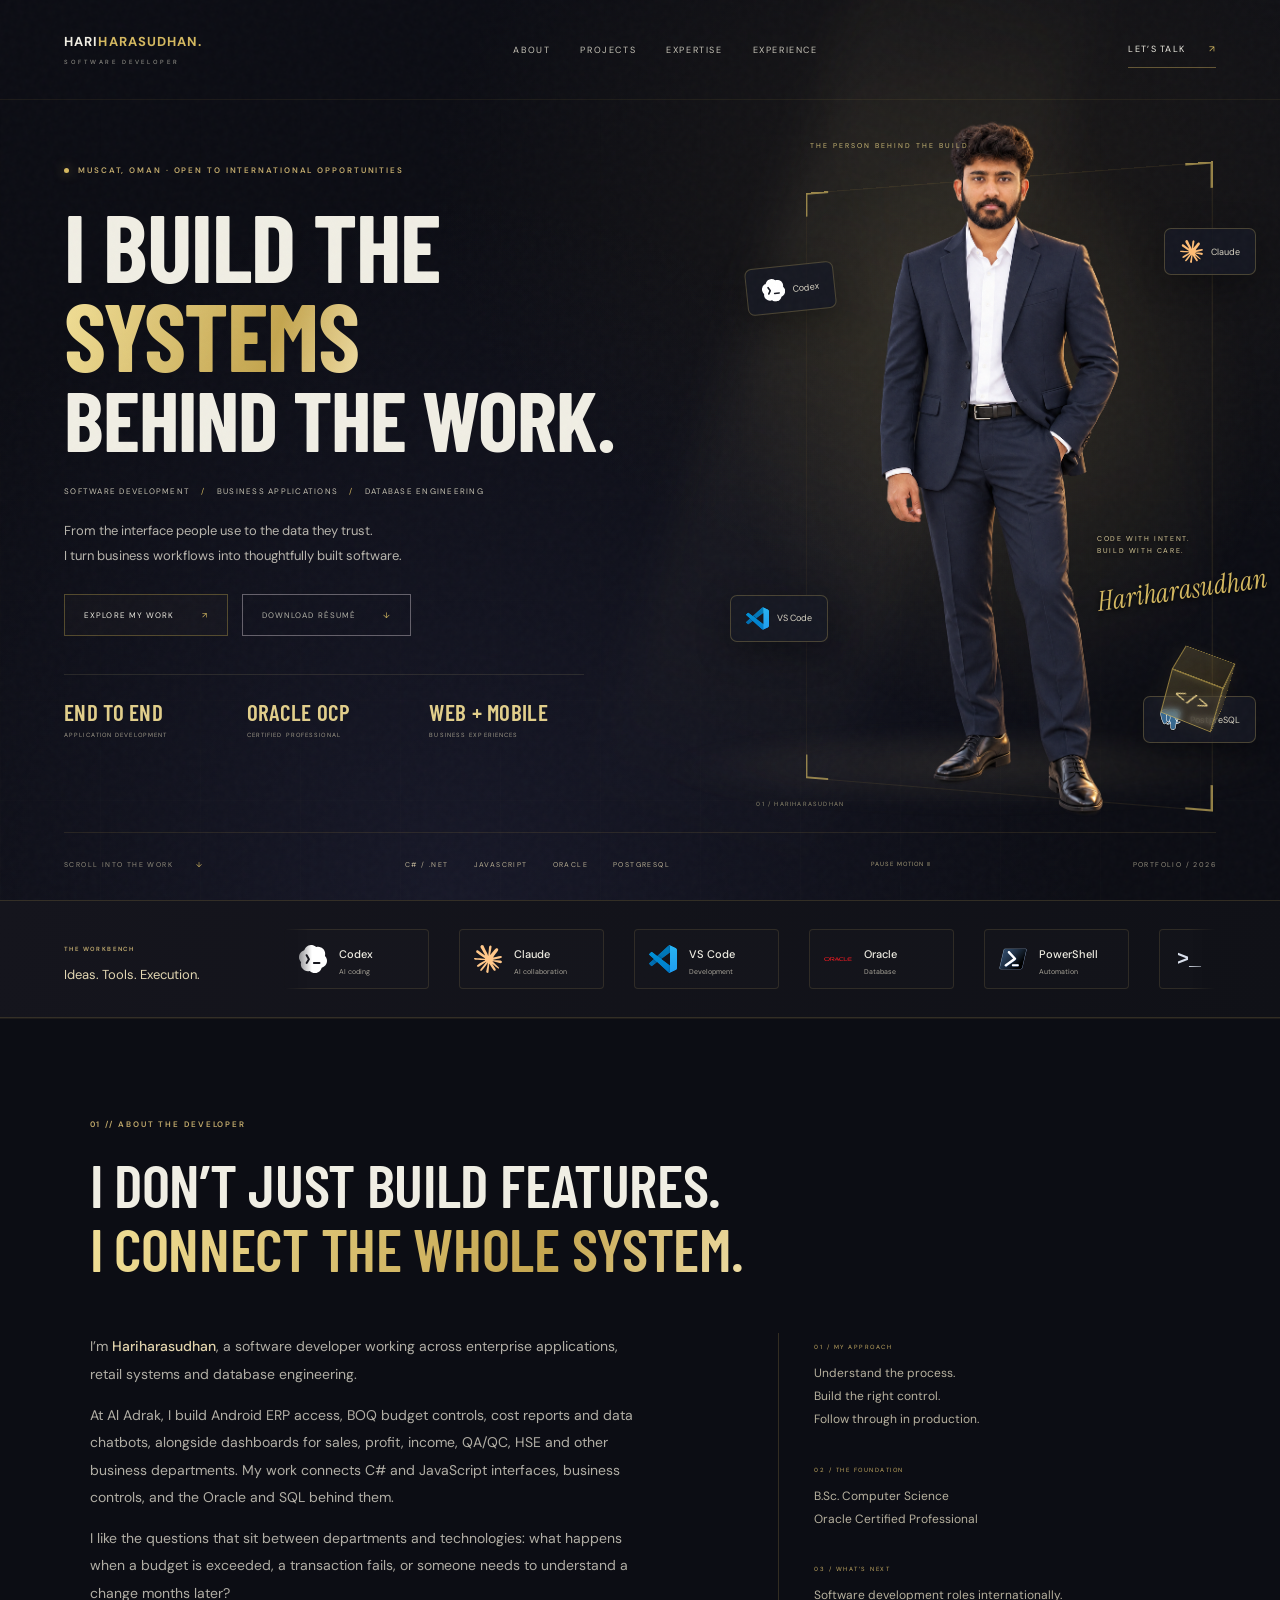
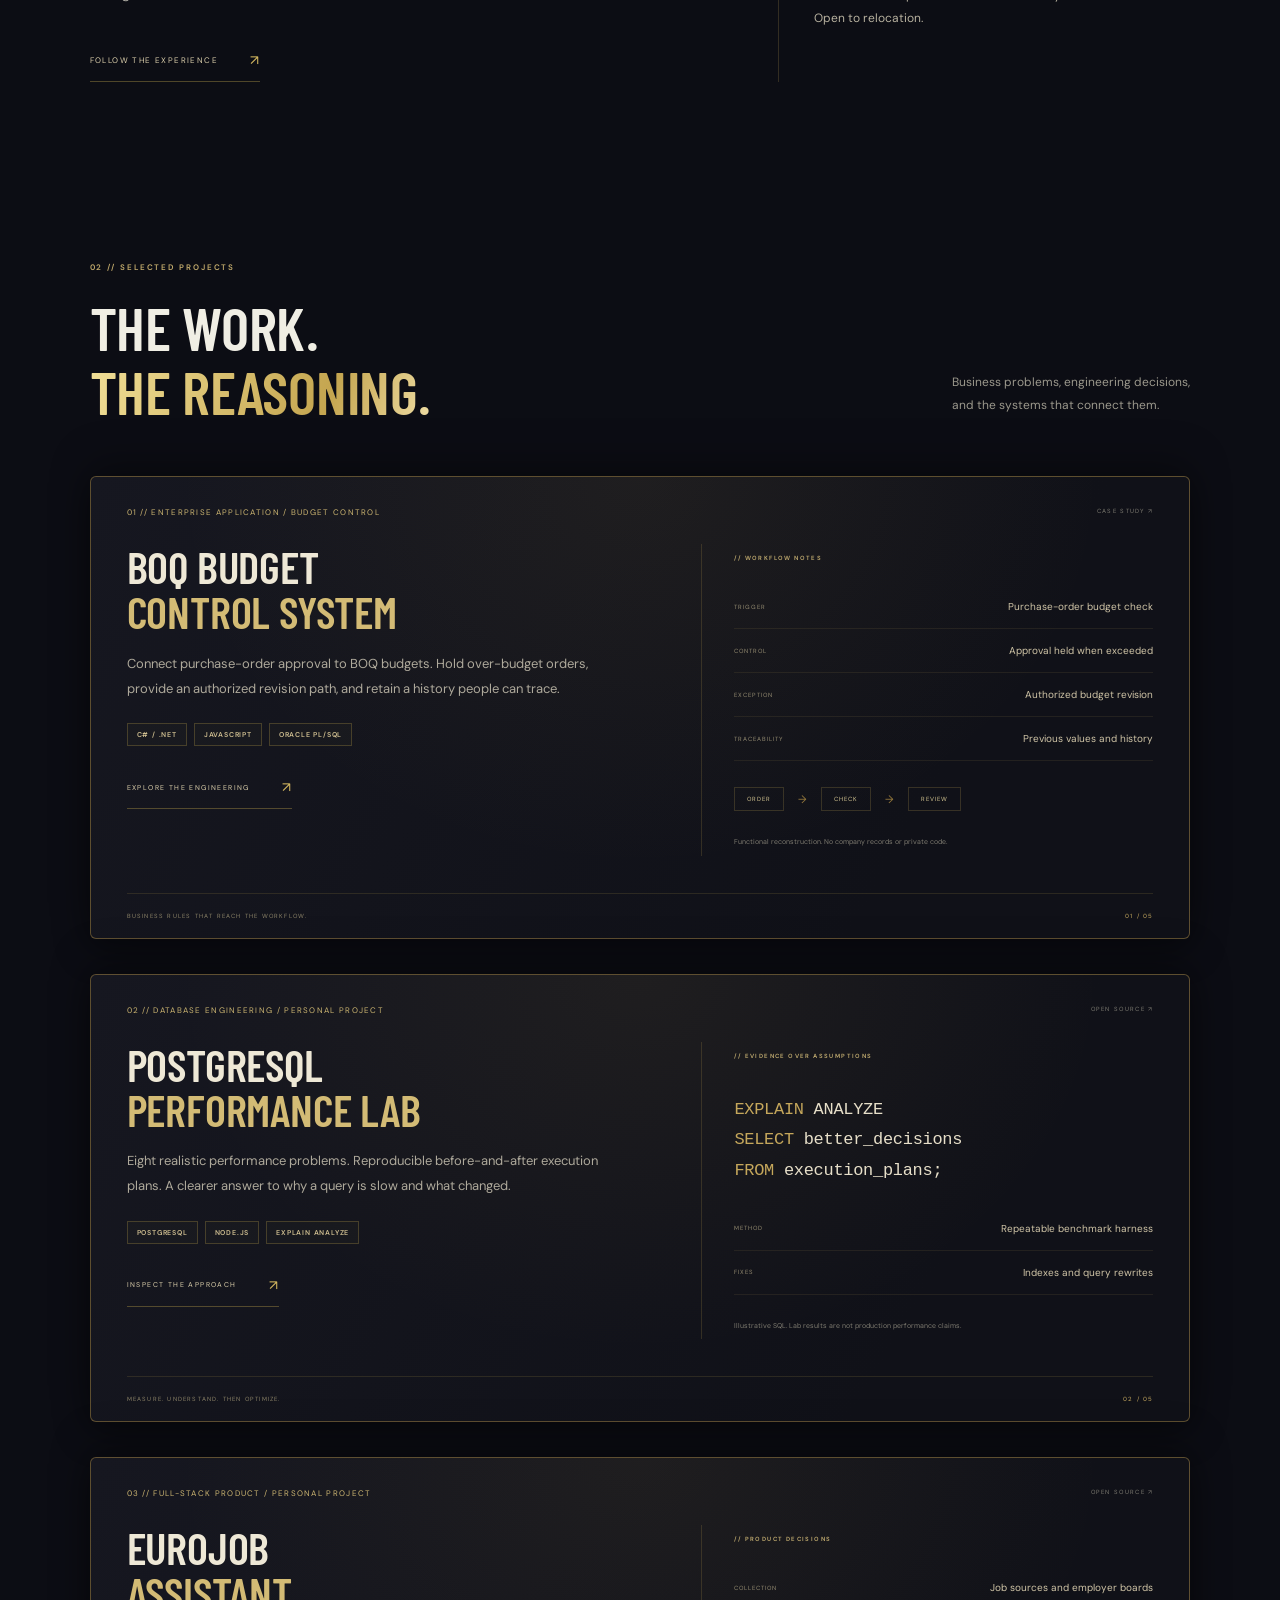
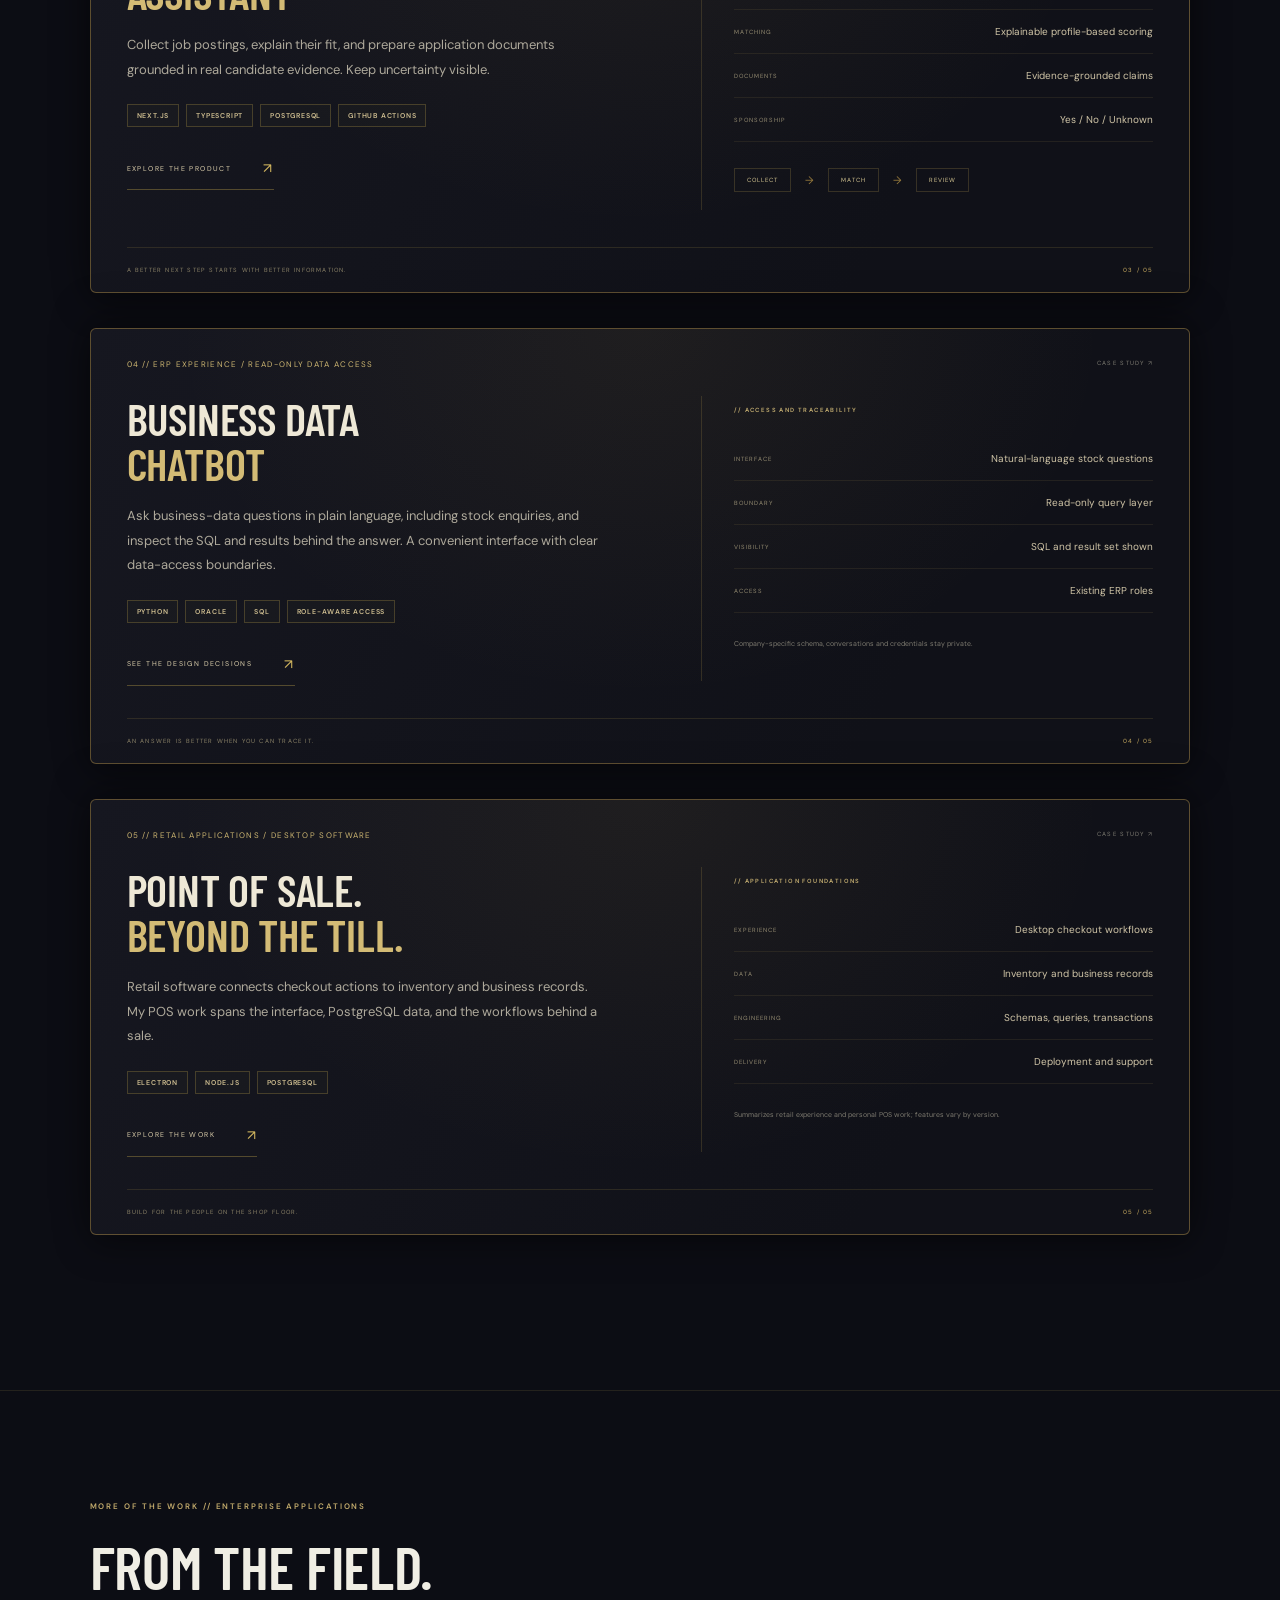
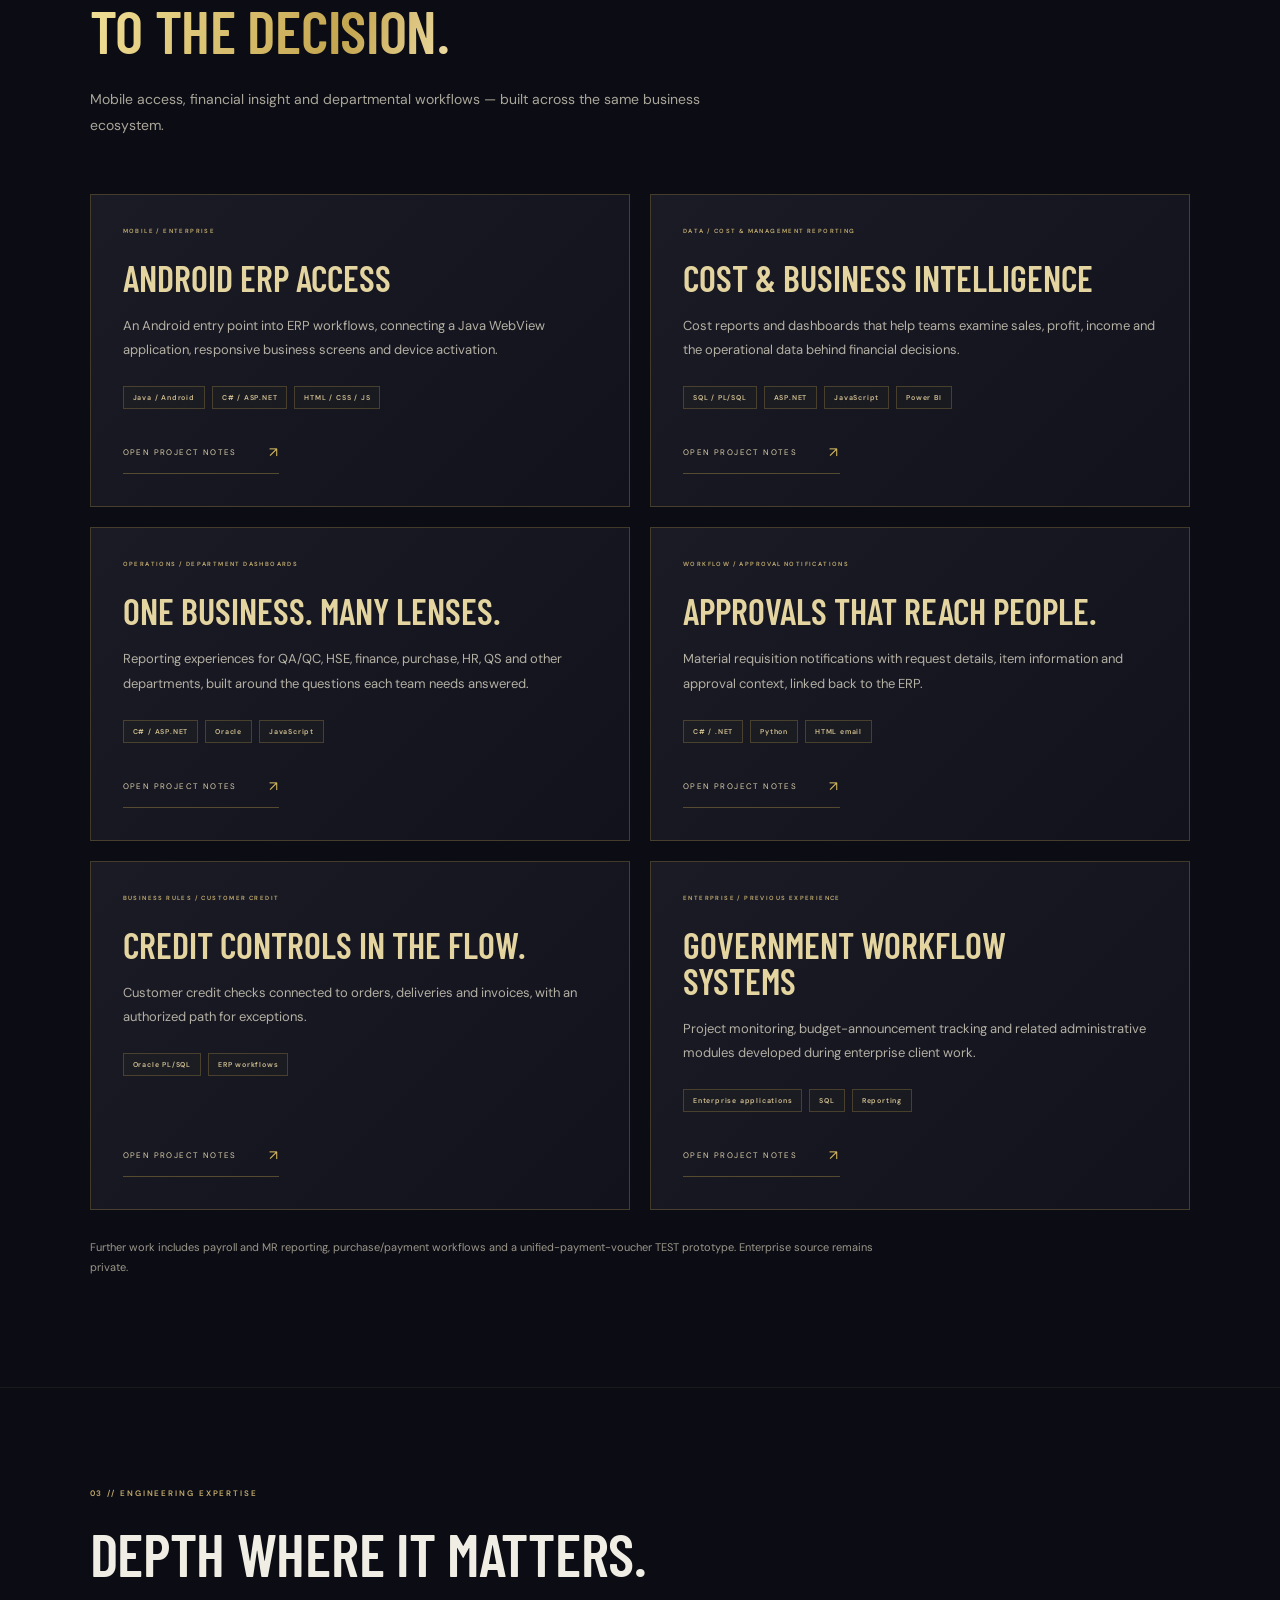
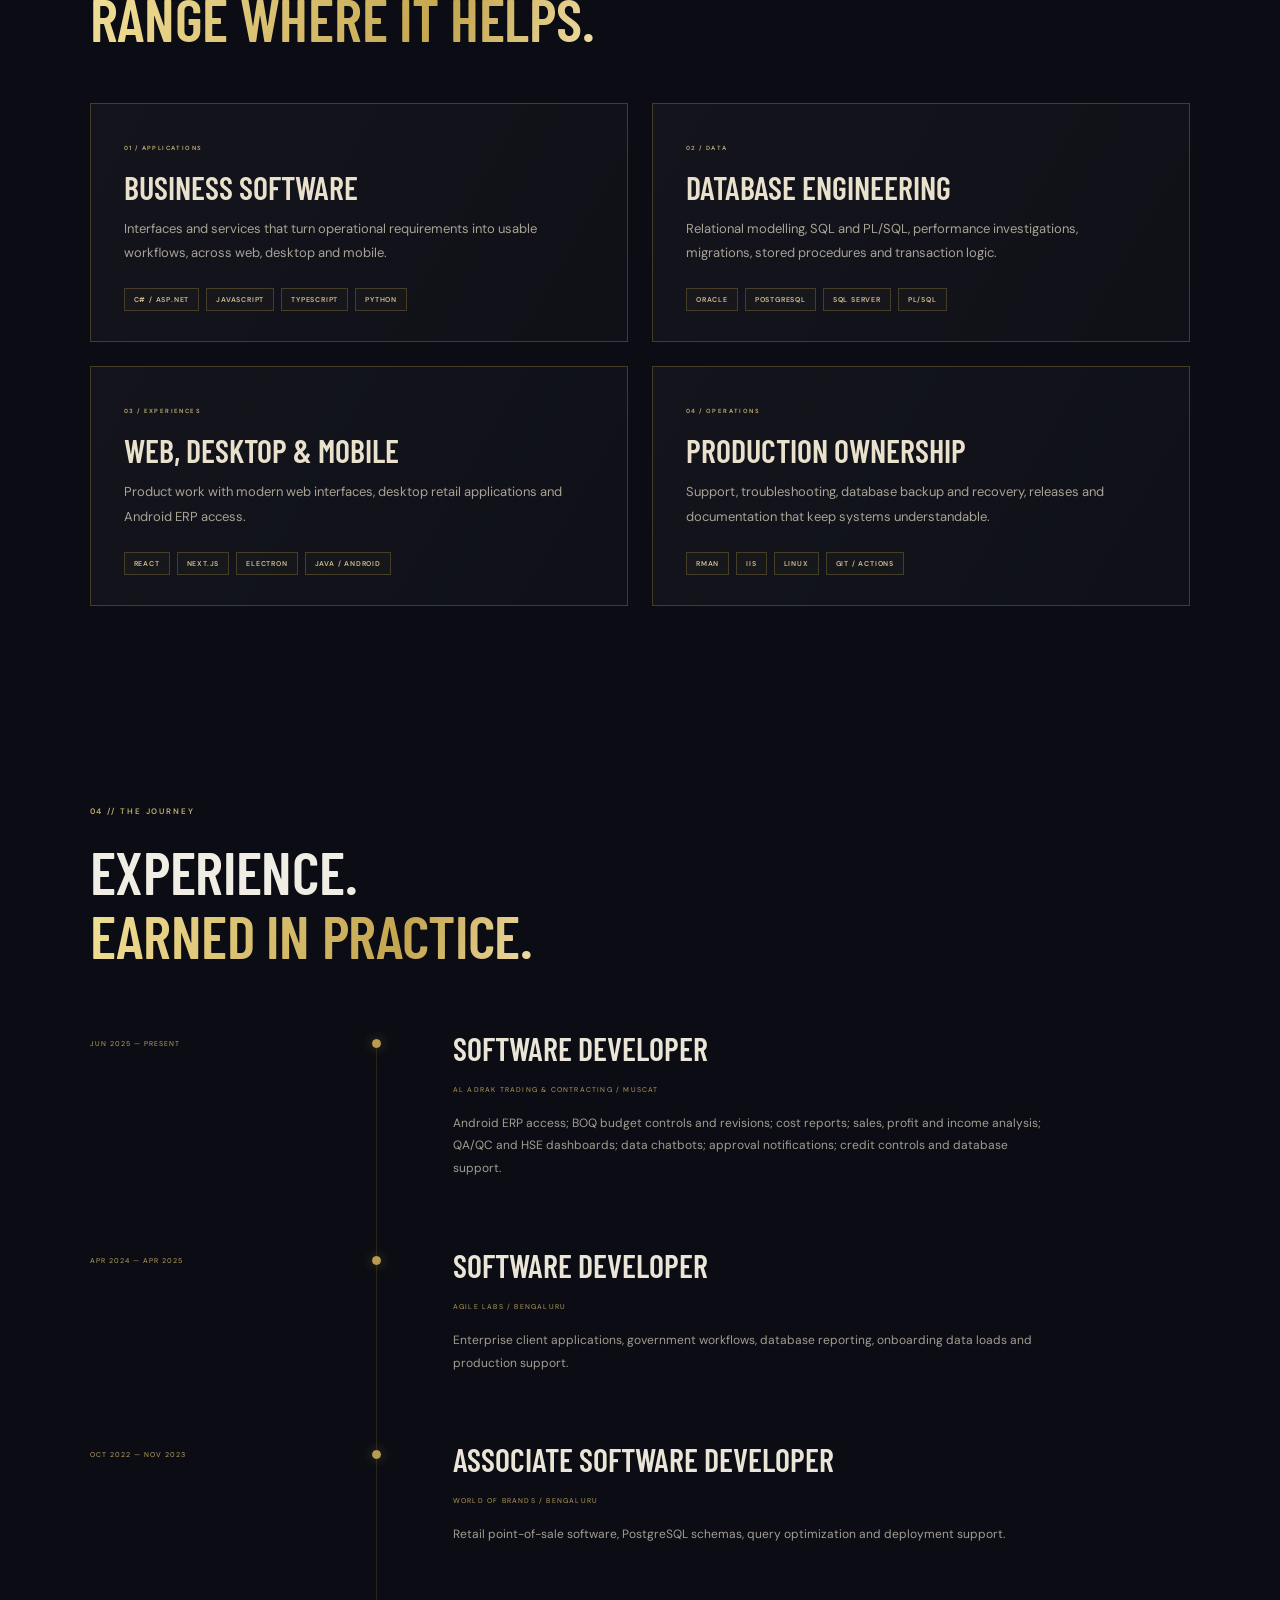
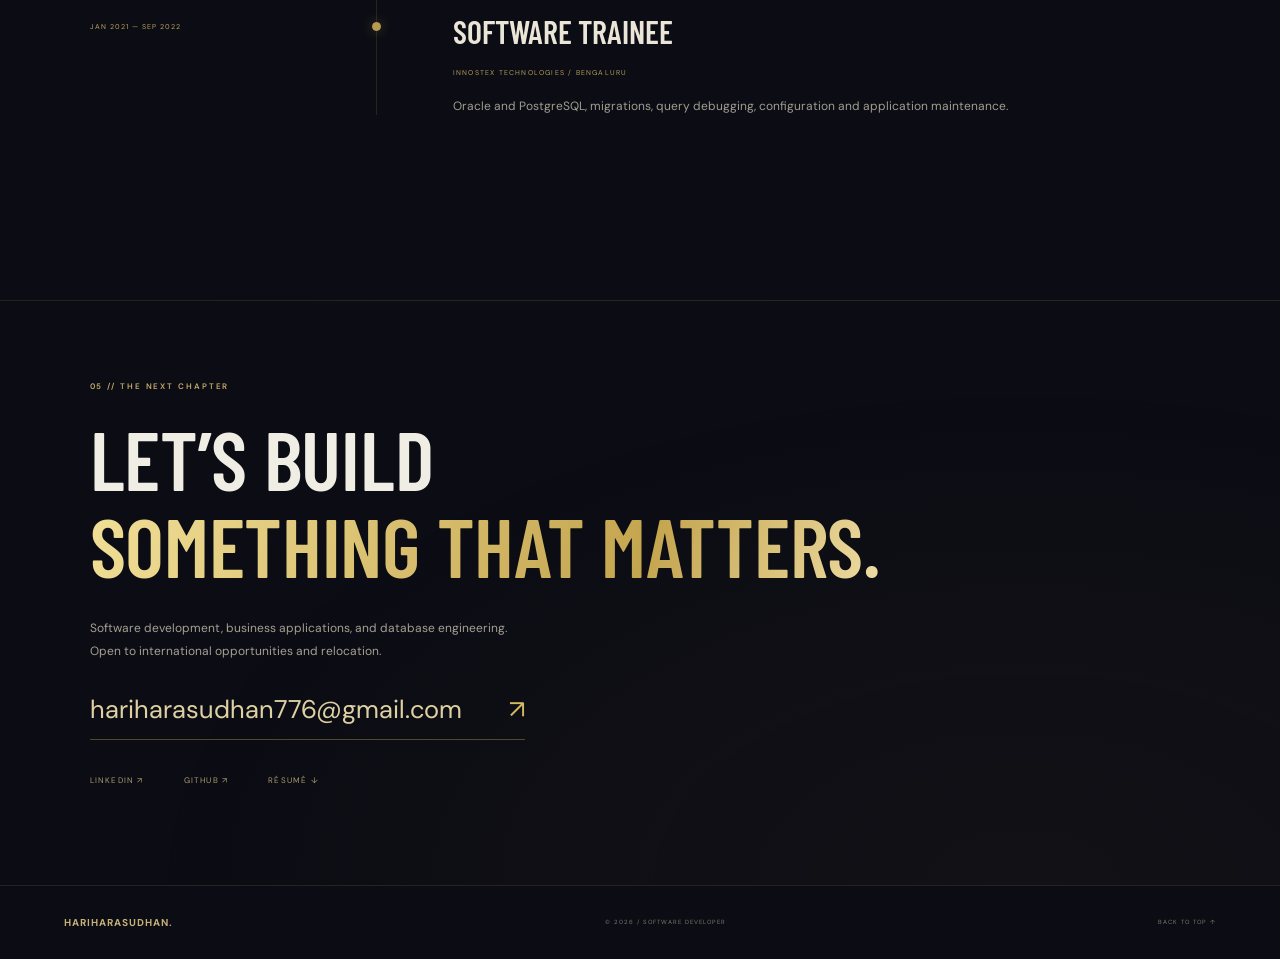
==== commit 1970c440: "Restore photographic portrait while preparing cinematic walking footage" ====
--- a/index.html
+++ b/index.html
@@ -1,7 +1,7 @@
 <!doctype html><html lang="en"><head><meta charset="UTF-8"><meta name="viewport" content="width=device-width, initial-scale=1"><meta name="theme-color" content="#0c0d14"><meta name="description" content="Hariharasudhan — software developer building business applications, ERP workflows and database systems. Selected projects, engineering decisions and experience."><meta property="og:title" content="Hariharasudhan — Software Developer"><meta property="og:description" content="From business problems to software that works. Explore the projects and engineering behind the work."><meta property="og:type" content="website"><link rel="canonical" href="https://hariharasudhan776.github.io/"><title>Hariharasudhan — Software Developer</title><link rel="icon" href="icon.svg" type="image/svg+xml"><link rel="stylesheet" href="stage.css?v=studio2"></head><body class="gold-stage"><a class="skip" href="https://hariharasudhan776.github.io/#work">Skip to projects</a><div class="noise" aria-hidden="true"></div><div class="reading-progress" aria-hidden="true"></div>
 <header class="topbar"><a class="identity" href="https://hariharasudhan776.github.io/#home">HARI<span>HARASUDHAN.</span><small>SOFTWARE DEVELOPER</small></a><nav aria-label="Main navigation"><a href="https://hariharasudhan776.github.io/#about">About</a><a href="https://hariharasudhan776.github.io/#work">Projects</a><a href="https://hariharasudhan776.github.io/#skills">Expertise</a><a href="https://hariharasudhan776.github.io/#experience">Experience</a></nav><details class="mobile-menu"><summary>MENU +</summary><nav aria-label="Mobile navigation"><a href="https://hariharasudhan776.github.io/#about">About</a><a href="https://hariharasudhan776.github.io/#work">Projects</a><a href="https://hariharasudhan776.github.io/#skills">Expertise</a><a href="https://hariharasudhan776.github.io/#experience">Experience</a></nav></details><a class="top-contact" href="mailto:hariharasudhan776@gmail.com">LET’S TALK <span>↗</span></a></header>
 <main><section class="opening" id="home"><div class="stage-grid" aria-hidden="true"></div><div class="spotlight one" aria-hidden="true"></div><div class="spotlight two" aria-hidden="true"></div><div class="opening-copy"><p class="overline reveal"><span class="live-dot"></span> MUSCAT, OMAN · OPEN TO INTERNATIONAL OPPORTUNITIES</p><h1 class="hero-title"><span class="title-line">I BUILD THE</span><span class="title-line gold">SYSTEMS</span><span class="title-line">BEHIND THE WORK.</span></h1><p class="hero-role reveal">SOFTWARE DEVELOPMENT <i>/</i> BUSINESS APPLICATIONS <i>/</i> DATABASE ENGINEERING</p><p class="hero-description reveal">From the interface people use to the data they trust.<br>I turn business workflows into thoughtfully built software.</p><div class="opening-actions reveal"><a class="outline-button" href="https://hariharasudhan776.github.io/#work">EXPLORE MY WORK <span>↗</span></a><a class="outline-button subtle" href="https://hariharasudhan776.github.io/Hariharasudhan_Resume.pdf" target="_blank" rel="noopener">DOWNLOAD RÉSUMÉ <span>↓</span></a></div><div class="credentials reveal"><div><strong>END TO END</strong><span>APPLICATION DEVELOPMENT</span></div><div><strong>ORACLE OCP</strong><span>CERTIFIED PROFESSIONAL</span></div><div><strong>WEB + MOBILE</strong><span>BUSINESS EXPERIENCES</span></div></div></div>
-<div class="portrait-stage"><canvas id="developer-scene" role="img" aria-label="Stylized developer in a navy suit walking on a gold-lit stage"></canvas><div class="hero-tools" aria-label="AI and development tools"><span class="hero-tool tool-a"><img src="assets/codex.svg" alt="">Codex</span><span class="hero-tool tool-b"><img src="assets/claude.svg" alt="">Claude</span><span class="hero-tool tool-c"><img src="assets/vscode.svg" alt="">VS Code</span><span class="hero-tool tool-d"><img src="assets/postgresql.svg" alt="">PostgreSQL</span></div><span class="scene-caption">THE BUILDER / IN MOTION</span><div class="portrait-frame" aria-hidden="true"><i></i><i></i><i></i><i></i></div><div class="portrait-halo" aria-hidden="true"></div><div class="portrait-floor" aria-hidden="true"></div><img class="stage-portrait" src="portrait-stage.png" alt="Editorial portrait of Hariharasudhan" width="1024" height="1536" fetchpriority="high"><div class="portrait-tag"><span>CODE WITH INTENT.</span><span>BUILD WITH CARE.</span><em>Hariharasudhan</em></div><div class="floating-code" aria-hidden="true"><div class="cube-face front">&lt;/&gt;</div><div class="cube-face side"></div><div class="cube-face top"></div></div><span class="portrait-coordinate">A STYLIZED 3D PORTRAIT / REAL-TIME</span></div>
+<div class="portrait-stage"><canvas id="developer-scene" role="img" aria-label="Stylized developer in a navy suit walking on a gold-lit stage"></canvas><div class="hero-tools" aria-label="AI and development tools"><span class="hero-tool tool-a"><img src="assets/codex.svg" alt="">Codex</span><span class="hero-tool tool-b"><img src="assets/claude.svg" alt="">Claude</span><span class="hero-tool tool-c"><img src="assets/vscode.svg" alt="">VS Code</span><span class="hero-tool tool-d"><img src="assets/postgresql.svg" alt="">PostgreSQL</span></div><span class="scene-caption">THE PERSON BEHIND THE BUILD</span><div class="portrait-frame" aria-hidden="true"><i></i><i></i><i></i><i></i></div><div class="portrait-halo" aria-hidden="true"></div><div class="portrait-floor" aria-hidden="true"></div><img class="stage-portrait" src="portrait-stage.png" alt="Editorial portrait of Hariharasudhan" width="1024" height="1536" fetchpriority="high"><div class="portrait-tag"><span>CODE WITH INTENT.</span><span>BUILD WITH CARE.</span><em>Hariharasudhan</em></div><div class="floating-code" aria-hidden="true"><div class="cube-face front">&lt;/&gt;</div><div class="cube-face side"></div><div class="cube-face top"></div></div><span class="portrait-coordinate">01 / HARIHARASUDHAN</span></div>
 <div class="opening-bottom"><span>SCROLL INTO THE WORK <b>↓</b></span><div><span>C# / .NET</span><span>JAVASCRIPT</span><span>ORACLE</span><span>POSTGRESQL</span></div><button id="motion-toggle" class="motion-button" aria-pressed="false" type="button">PAUSE MOTION Ⅱ</button><span>PORTFOLIO / 2026</span></div></section>
 <section class="tool-studio" aria-label="Tools I work with"><div class="tool-studio-intro"><span class="small-label">THE WORKBENCH</span><p>Ideas. Tools. Execution.</p></div><div class="tool-window"><div class="tool-track"><div class="tool-token"><img src="assets/codex.svg" alt="" width="30" height="30"><div><strong>Codex</strong><small>AI coding</small></div></div><div class="tool-token"><img src="assets/claude.svg" alt="" width="30" height="30"><div><strong>Claude</strong><small>AI collaboration</small></div></div><div class="tool-token"><img src="assets/vscode.svg" alt="" width="30" height="30"><div><strong>VS Code</strong><small>Development</small></div></div><div class="tool-token"><img src="assets/oracle.svg" alt="" width="30" height="30"><div><strong>Oracle</strong><small>Database</small></div></div><div class="tool-token"><img src="assets/powershell.svg" alt="" width="30" height="30"><div><strong>PowerShell</strong><small>Automation</small></div></div><div class="tool-token"><span class="tool-glyph cmd" aria-hidden="true">&gt;_</span><div><strong>CMD</strong><small>Terminal</small></div></div><div class="tool-token"><span class="tool-glyph toad" aria-hidden="true">DB</span><div><strong>Toad</strong><small>Database tools</small></div></div><div class="tool-token"><img src="assets/postgresql.svg" alt="" width="30" height="30"><div><strong>pgAdmin</strong><small>PostgreSQL tools</small></div></div><div class="tool-clone" aria-hidden="true"><div class="tool-token"><img src="assets/codex.svg" alt="" width="30" height="30"><div><strong>Codex</strong><small>AI coding</small></div></div><div class="tool-token"><img src="assets/claude.svg" alt="" width="30" height="30"><div><strong>Claude</strong><small>AI collaboration</small></div></div><div class="tool-token"><img src="assets/vscode.svg" alt="" width="30" height="30"><div><strong>VS Code</strong><small>Development</small></div></div><div class="tool-token"><img src="assets/oracle.svg" alt="" width="30" height="30"><div><strong>Oracle</strong><small>Database</small></div></div><div class="tool-token"><img src="assets/powershell.svg" alt="" width="30" height="30"><div><strong>PowerShell</strong><small>Automation</small></div></div><div class="tool-token"><span class="tool-glyph cmd" aria-hidden="true">&gt;_</span><div><strong>CMD</strong><small>Terminal</small></div></div><div class="tool-token"><span class="tool-glyph toad" aria-hidden="true">DB</span><div><strong>Toad</strong><small>Database tools</small></div></div><div class="tool-token"><img src="assets/postgresql.svg" alt="" width="30" height="30"><div><strong>pgAdmin</strong><small>PostgreSQL tools</small></div></div></div></div></div></section><section class="about-panel shell" id="about"><div class="section-intro reveal"><p class="overline">01 // ABOUT THE DEVELOPER</p><h2>I DON’T JUST BUILD FEATURES.<br><span class="gold">I CONNECT THE WHOLE SYSTEM.</span></h2></div><div class="about-grid"><div class="about-story reveal"><p>I’m <strong>Hariharasudhan</strong>, a software developer working across enterprise applications, retail systems and database engineering.</p><p>At Al Adrak, I build Android ERP access, BOQ budget controls, cost reports and data chatbots, alongside dashboards for sales, profit, income, QA/QC, HSE and other business departments. My work connects C# and JavaScript interfaces, business controls, and the Oracle and SQL behind them.</p><p>I like the questions that sit between departments and technologies: what happens when a budget is exceeded, a transaction fails, or someone needs to understand a change months later?</p><a class="inline-link" href="https://hariharasudhan776.github.io/#experience">FOLLOW THE EXPERIENCE <span>↗</span></a></div><aside class="about-notes reveal"><div><span>01 / MY APPROACH</span><p>Understand the process.<br>Build the right control.<br>Follow through in production.</p></div><div><span>02 / THE FOUNDATION</span><p>B.Sc. Computer Science<br>Oracle Certified Professional</p></div><div><span>03 / WHAT’S NEXT</span><p>Software development roles internationally.<br>Open to relocation.</p></div></aside></div></section>
 <section class="work-panel shell" id="work"><div class="section-intro reveal"><p class="overline">02 // SELECTED PROJECTS</p><div class="heading-row"><h2>THE WORK.<br><span class="gold">THE REASONING.</span></h2><p>Business problems, engineering decisions,<br>and the systems that connect them.</p></div></div><div class="stacked-projects">
@@ -16,4 +16,4 @@
 <section class="project-library shell" id="more-work"><div class="section-intro reveal"><p class="overline">MORE OF THE WORK // ENTERPRISE APPLICATIONS</p><h2>FROM THE FIELD.<br><span class="gold">TO THE DECISION.</span></h2><p class="library-intro">Mobile access, financial insight and departmental workflows — built across the same business ecosystem.</p></div><div class="library-grid"><article class="library-card reveal"><span class="small-label">MOBILE / ENTERPRISE</span><h3>ANDROID ERP ACCESS</h3><p>An Android entry point into ERP workflows, connecting a Java WebView application, responsive business screens and device activation.</p><div class="tech-tags"><span>Java / Android</span><span>C# / ASP.NET</span><span>HTML / CSS / JS</span></div><button class="inline-link" data-open="android">OPEN PROJECT NOTES <span>↗</span></button></article><article class="library-card reveal"><span class="small-label">DATA / COST & MANAGEMENT REPORTING</span><h3>COST & BUSINESS INTELLIGENCE</h3><p>Cost reports and dashboards that help teams examine sales, profit, income and the operational data behind financial decisions.</p><div class="tech-tags"><span>SQL / PL/SQL</span><span>ASP.NET</span><span>JavaScript</span><span>Power BI</span></div><button class="inline-link" data-open="reports">OPEN PROJECT NOTES <span>↗</span></button></article><article class="library-card reveal"><span class="small-label">OPERATIONS / DEPARTMENT DASHBOARDS</span><h3>ONE BUSINESS. MANY LENSES.</h3><p>Reporting experiences for QA/QC, HSE, finance, purchase, HR, QS and other departments, built around the questions each team needs answered.</p><div class="tech-tags"><span>C# / ASP.NET</span><span>Oracle</span><span>JavaScript</span></div><button class="inline-link" data-open="departments">OPEN PROJECT NOTES <span>↗</span></button></article><article class="library-card reveal"><span class="small-label">WORKFLOW / APPROVAL NOTIFICATIONS</span><h3>APPROVALS THAT REACH PEOPLE.</h3><p>Material requisition notifications with request details, item information and approval context, linked back to the ERP.</p><div class="tech-tags"><span>C# / .NET</span><span>Python</span><span>HTML email</span></div><button class="inline-link" data-open="notifications">OPEN PROJECT NOTES <span>↗</span></button></article><article class="library-card reveal"><span class="small-label">BUSINESS RULES / CUSTOMER CREDIT</span><h3>CREDIT CONTROLS IN THE FLOW.</h3><p>Customer credit checks connected to orders, deliveries and invoices, with an authorized path for exceptions.</p><div class="tech-tags"><span>Oracle PL/SQL</span><span>ERP workflows</span></div><button class="inline-link" data-open="credit">OPEN PROJECT NOTES <span>↗</span></button></article><article class="library-card reveal"><span class="small-label">ENTERPRISE / PREVIOUS EXPERIENCE</span><h3>GOVERNMENT WORKFLOW SYSTEMS</h3><p>Project monitoring, budget-announcement tracking and related administrative modules developed during enterprise client work.</p><div class="tech-tags"><span>Enterprise applications</span><span>SQL</span><span>Reporting</span></div><button class="inline-link" data-open="government">OPEN PROJECT NOTES <span>↗</span></button></article></div><p class="library-footnote">Further work includes payroll and MR reporting, purchase/payment workflows and a unified-payment-voucher TEST prototype. Enterprise source remains private.</p></section><section class="skills-panel shell" id="skills"><div class="section-intro reveal"><p class="overline">03 // ENGINEERING EXPERTISE</p><h2>DEPTH WHERE IT MATTERS.<br><span class="gold">RANGE WHERE IT HELPS.</span></h2></div><div class="expertise-grid"><article class="expertise-card reveal"><span class="small-label">01 / APPLICATIONS</span><h3>BUSINESS SOFTWARE</h3><p>Interfaces and services that turn operational requirements into usable workflows, across web, desktop and mobile.</p><div class="tech-tags"><span>C# / ASP.NET</span><span>JAVASCRIPT</span><span>TYPESCRIPT</span><span>PYTHON</span></div></article><article class="expertise-card reveal"><span class="small-label">02 / DATA</span><h3>DATABASE ENGINEERING</h3><p>Relational modelling, SQL and PL/SQL, performance investigations, migrations, stored procedures and transaction logic.</p><div class="tech-tags"><span>ORACLE</span><span>POSTGRESQL</span><span>SQL SERVER</span><span>PL/SQL</span></div></article><article class="expertise-card reveal"><span class="small-label">03 / EXPERIENCES</span><h3>WEB, DESKTOP & MOBILE</h3><p>Product work with modern web interfaces, desktop retail applications and Android ERP access.</p><div class="tech-tags"><span>REACT</span><span>NEXT.JS</span><span>ELECTRON</span><span>JAVA / ANDROID</span></div></article><article class="expertise-card reveal"><span class="small-label">04 / OPERATIONS</span><h3>PRODUCTION OWNERSHIP</h3><p>Support, troubleshooting, database backup and recovery, releases and documentation that keep systems understandable.</p><div class="tech-tags"><span>RMAN</span><span>IIS</span><span>LINUX</span><span>GIT / ACTIONS</span></div></article></div></section>
 <section class="experience-panel shell" id="experience"><div class="section-intro reveal"><p class="overline">04 // THE JOURNEY</p><h2>EXPERIENCE.<br><span class="gold">EARNED IN PRACTICE.</span></h2></div><div class="career-line"><article class="career-row reveal"><p>JUN 2025 — PRESENT</p><span class="career-node"></span><div><h3>SOFTWARE DEVELOPER</h3><span>AL ADRAK TRADING & CONTRACTING / MUSCAT</span><p>Android ERP access; BOQ budget controls and revisions; cost reports; sales, profit and income analysis; QA/QC and HSE dashboards; data chatbots; approval notifications; credit controls and database support.</p></div></article><article class="career-row reveal"><p>APR 2024 — APR 2025</p><span class="career-node"></span><div><h3>SOFTWARE DEVELOPER</h3><span>AGILE LABS / BENGALURU</span><p>Enterprise client applications, government workflows, database reporting, onboarding data loads and production support.</p></div></article><article class="career-row reveal"><p>OCT 2022 — NOV 2023</p><span class="career-node"></span><div><h3>ASSOCIATE SOFTWARE DEVELOPER</h3><span>WORLD OF BRANDS / BENGALURU</span><p>Retail point-of-sale software, PostgreSQL schemas, query optimization and deployment support.</p></div></article><article class="career-row reveal"><p>JAN 2021 — SEP 2022</p><span class="career-node"></span><div><h3>SOFTWARE TRAINEE</h3><span>INNOSTEX TECHNOLOGIES / BENGALURU</span><p>Oracle and PostgreSQL, migrations, query debugging, configuration and application maintenance.</p></div></article></div></section>
 <section class="contact-panel shell" id="contact"><p class="overline reveal">05 // THE NEXT CHAPTER</p><h2 class="reveal">LET’S BUILD<br><span class="gold">SOMETHING THAT MATTERS.</span></h2><p class="contact-description reveal">Software development, business applications, and database engineering.<br>Open to international opportunities and relocation.</p><a class="contact-email reveal" href="mailto:hariharasudhan776@gmail.com">hariharasudhan776@gmail.com <span>↗</span></a><div class="contact-links reveal"><a href="https://www.linkedin.com/in/hari-hara-sudhan-115341188" target="_blank" rel="noopener">LINKEDIN ↗</a><a href="https://github.com/Hariharasudhan776" target="_blank" rel="noopener">GITHUB ↗</a><a href="https://hariharasudhan776.github.io/Hariharasudhan_Resume.pdf" target="_blank" rel="noopener">RÉSUMÉ ↓</a></div></section></main>
-<footer><a class="identity" href="https://hariharasudhan776.github.io/#home">HARIHARASUDHAN.</a><span>© <span id="year">2026</span> / SOFTWARE DEVELOPER</span><a href="https://hariharasudhan776.github.io/#home">BACK TO TOP ↑</a></footer><dialog id="case-dialog" aria-labelledby="case-title"><button class="dialog-close" aria-label="Close case study" autofocus>CLOSE ×</button><div id="case-content"></div></dialog><script src="stage.js?v=studio2" defer></script><script type="module" src="walking-scene.js?v=studio2"></script></body></html>
+<footer><a class="identity" href="https://hariharasudhan776.github.io/#home">HARIHARASUDHAN.</a><span>© <span id="year">2026</span> / SOFTWARE DEVELOPER</span><a href="https://hariharasudhan776.github.io/#home">BACK TO TOP ↑</a></footer><dialog id="case-dialog" aria-labelledby="case-title"><button class="dialog-close" aria-label="Close case study" autofocus>CLOSE ×</button><div id="case-content"></div></dialog><script src="stage.js?v=studio2" defer></script></body></html>
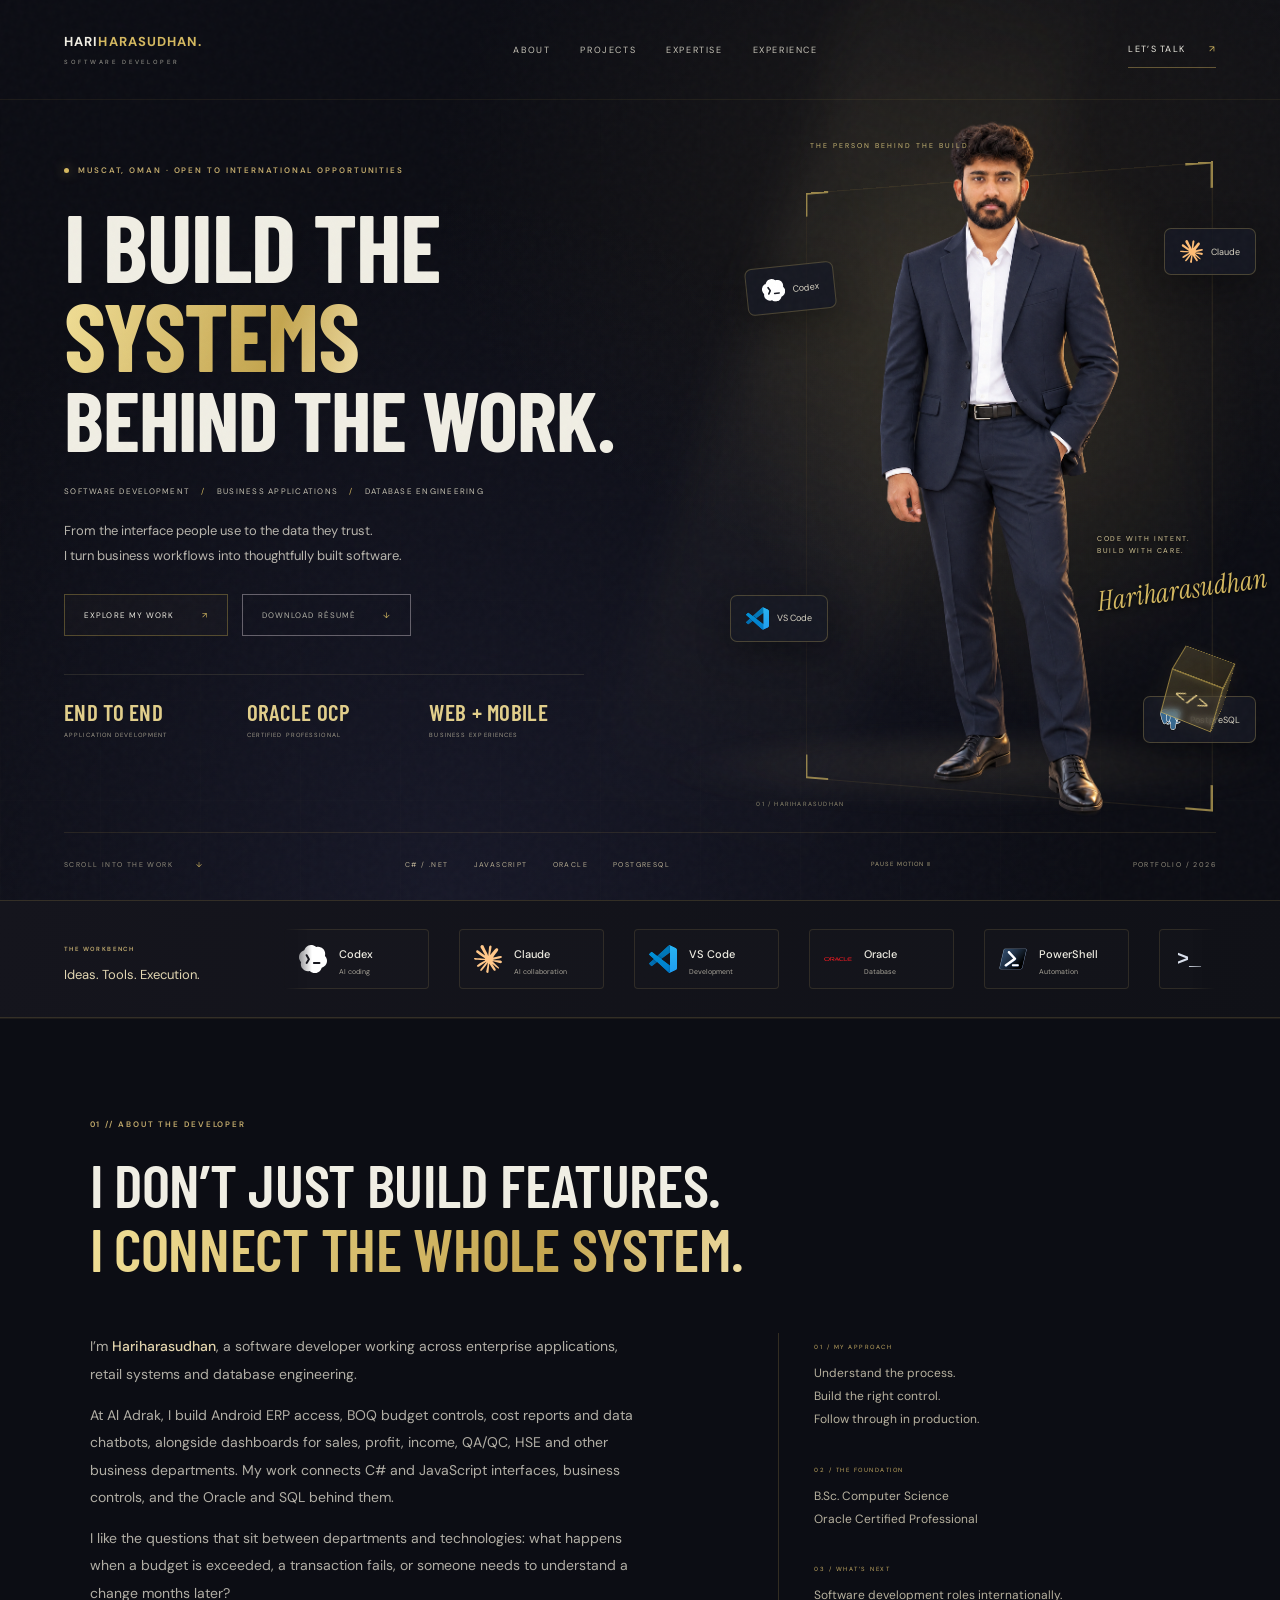
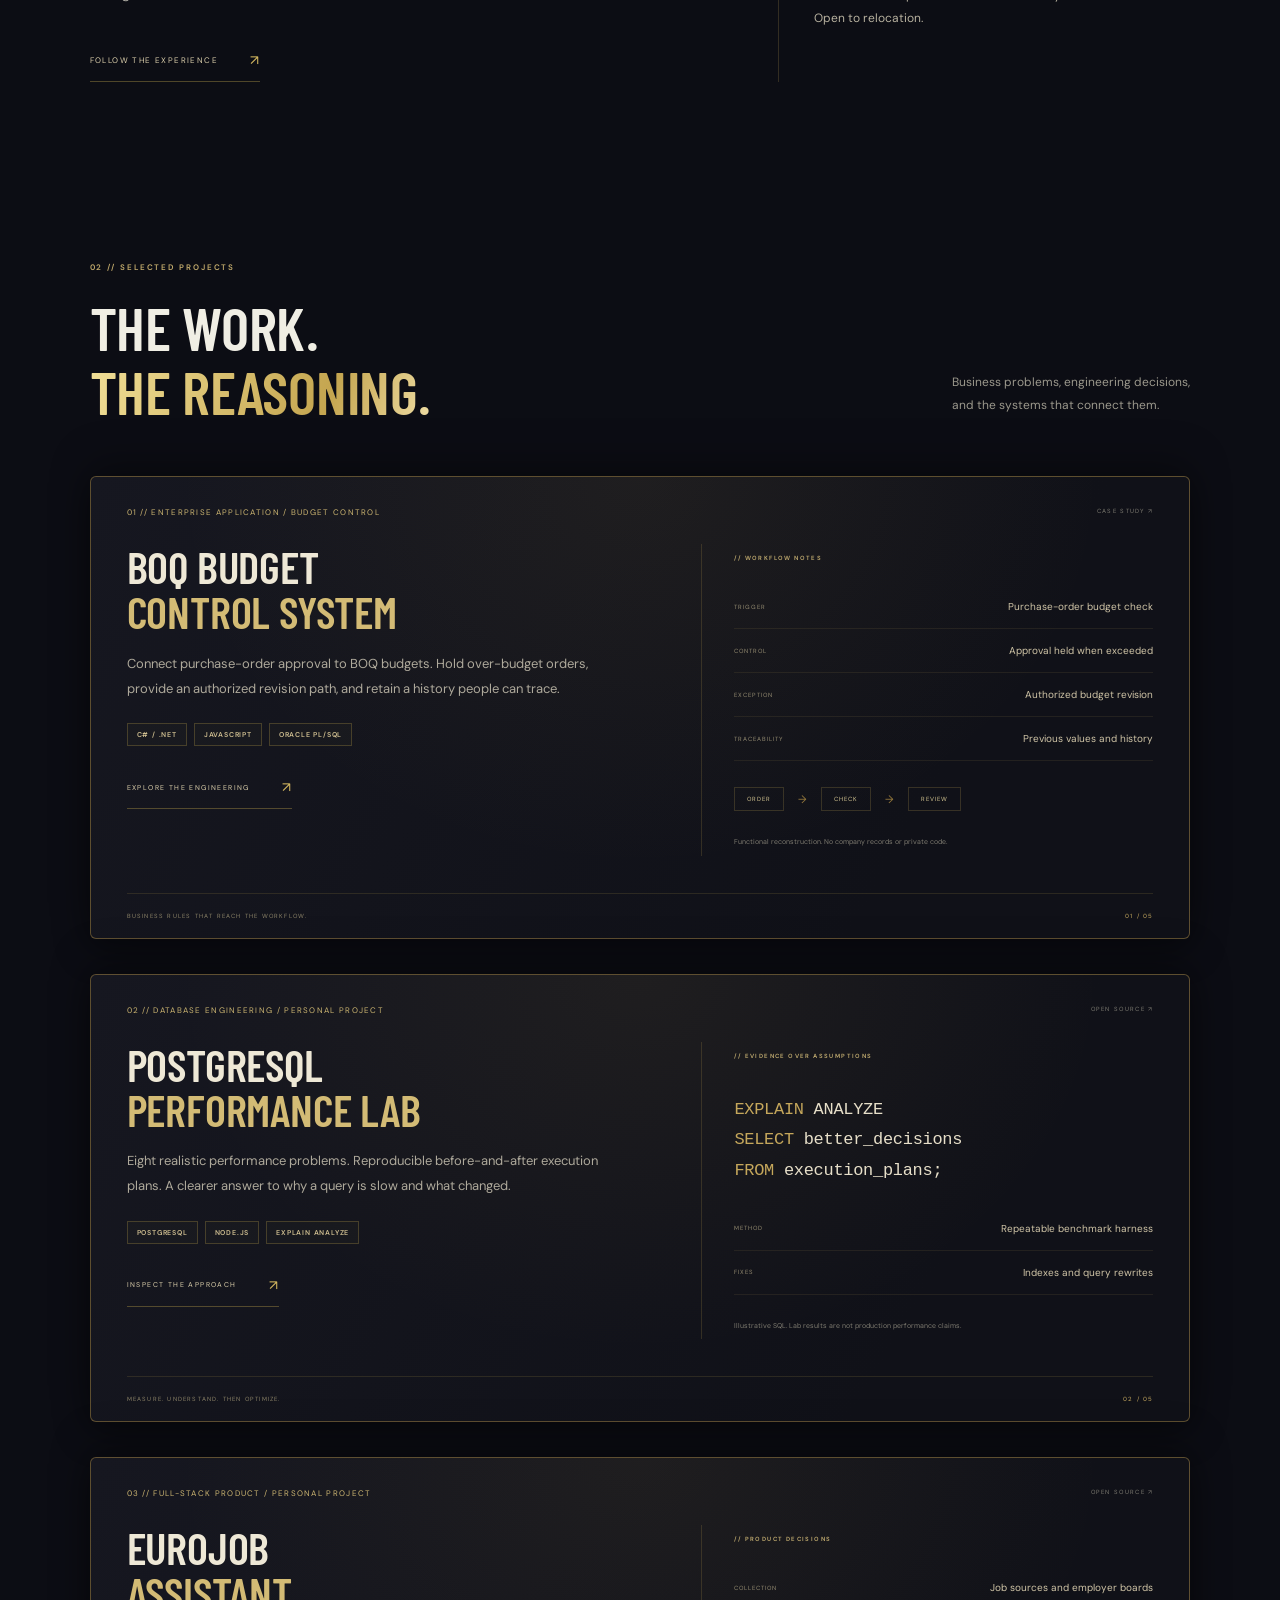
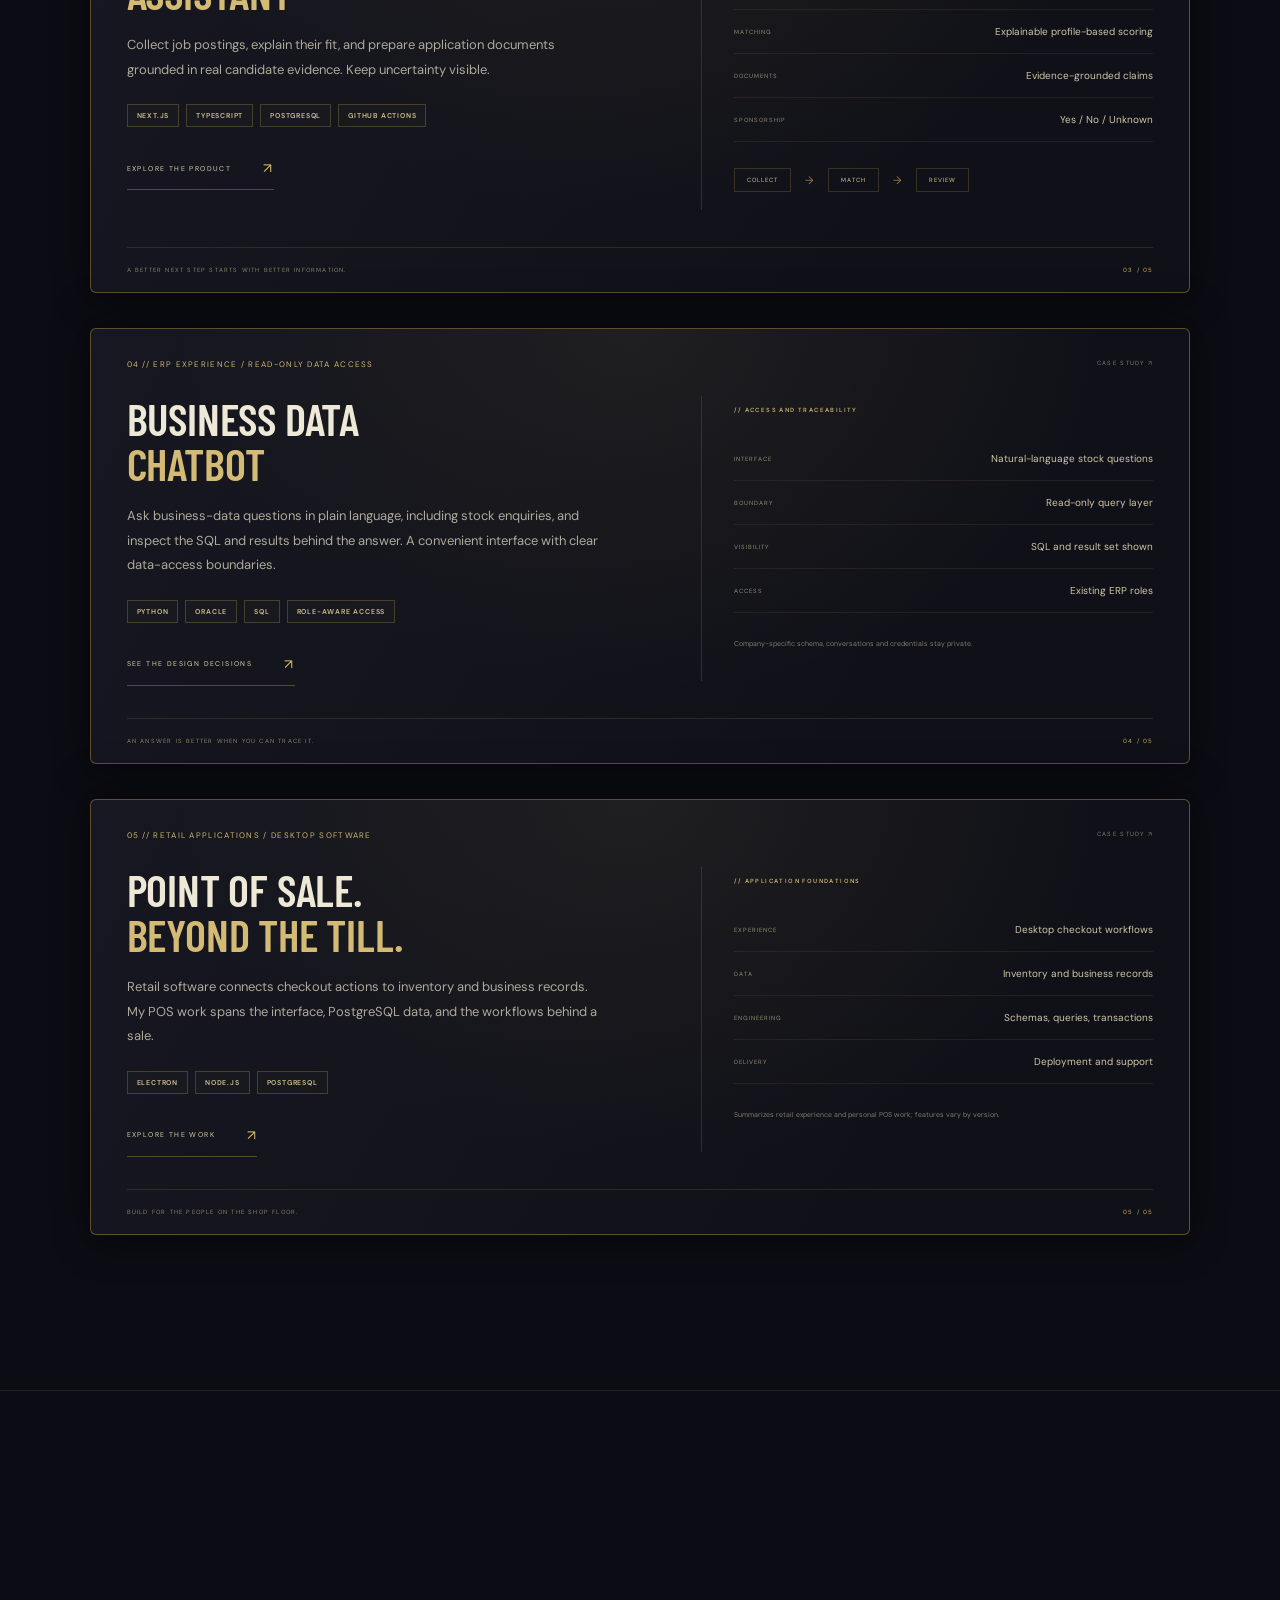
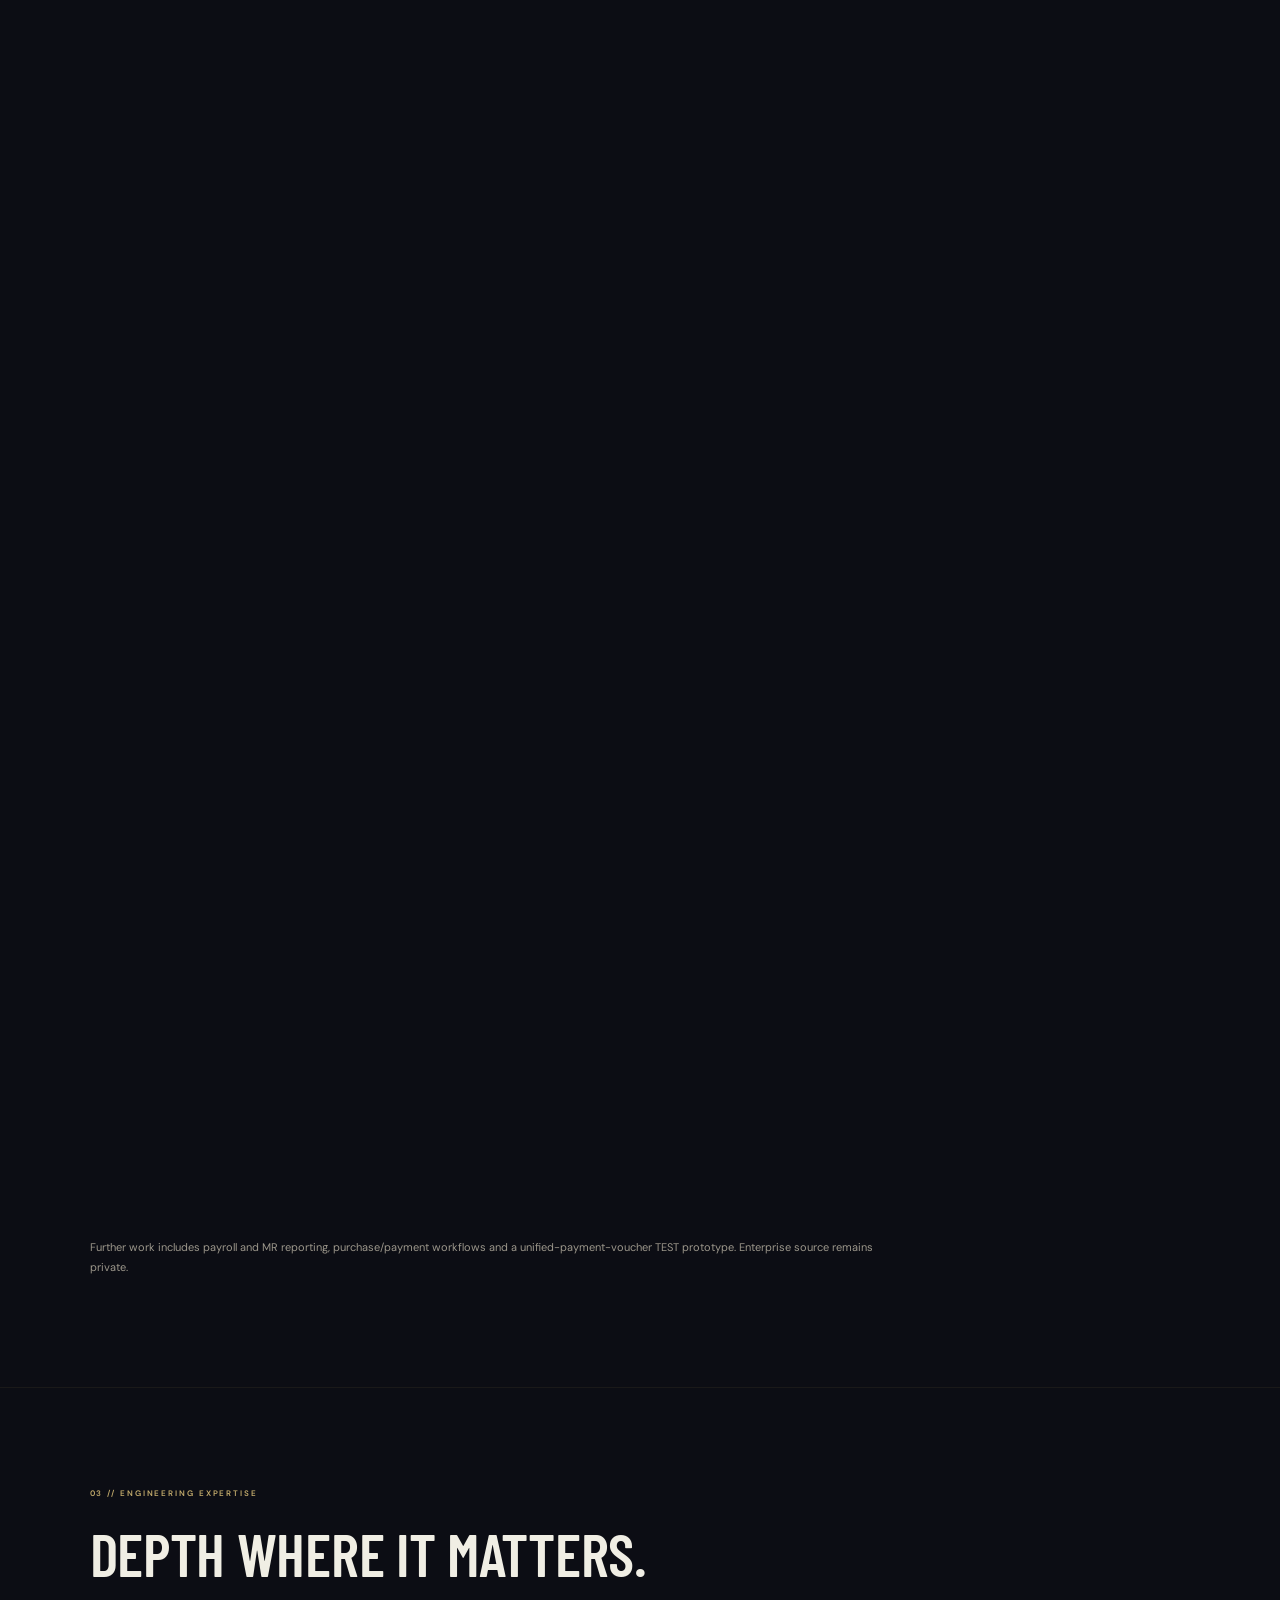
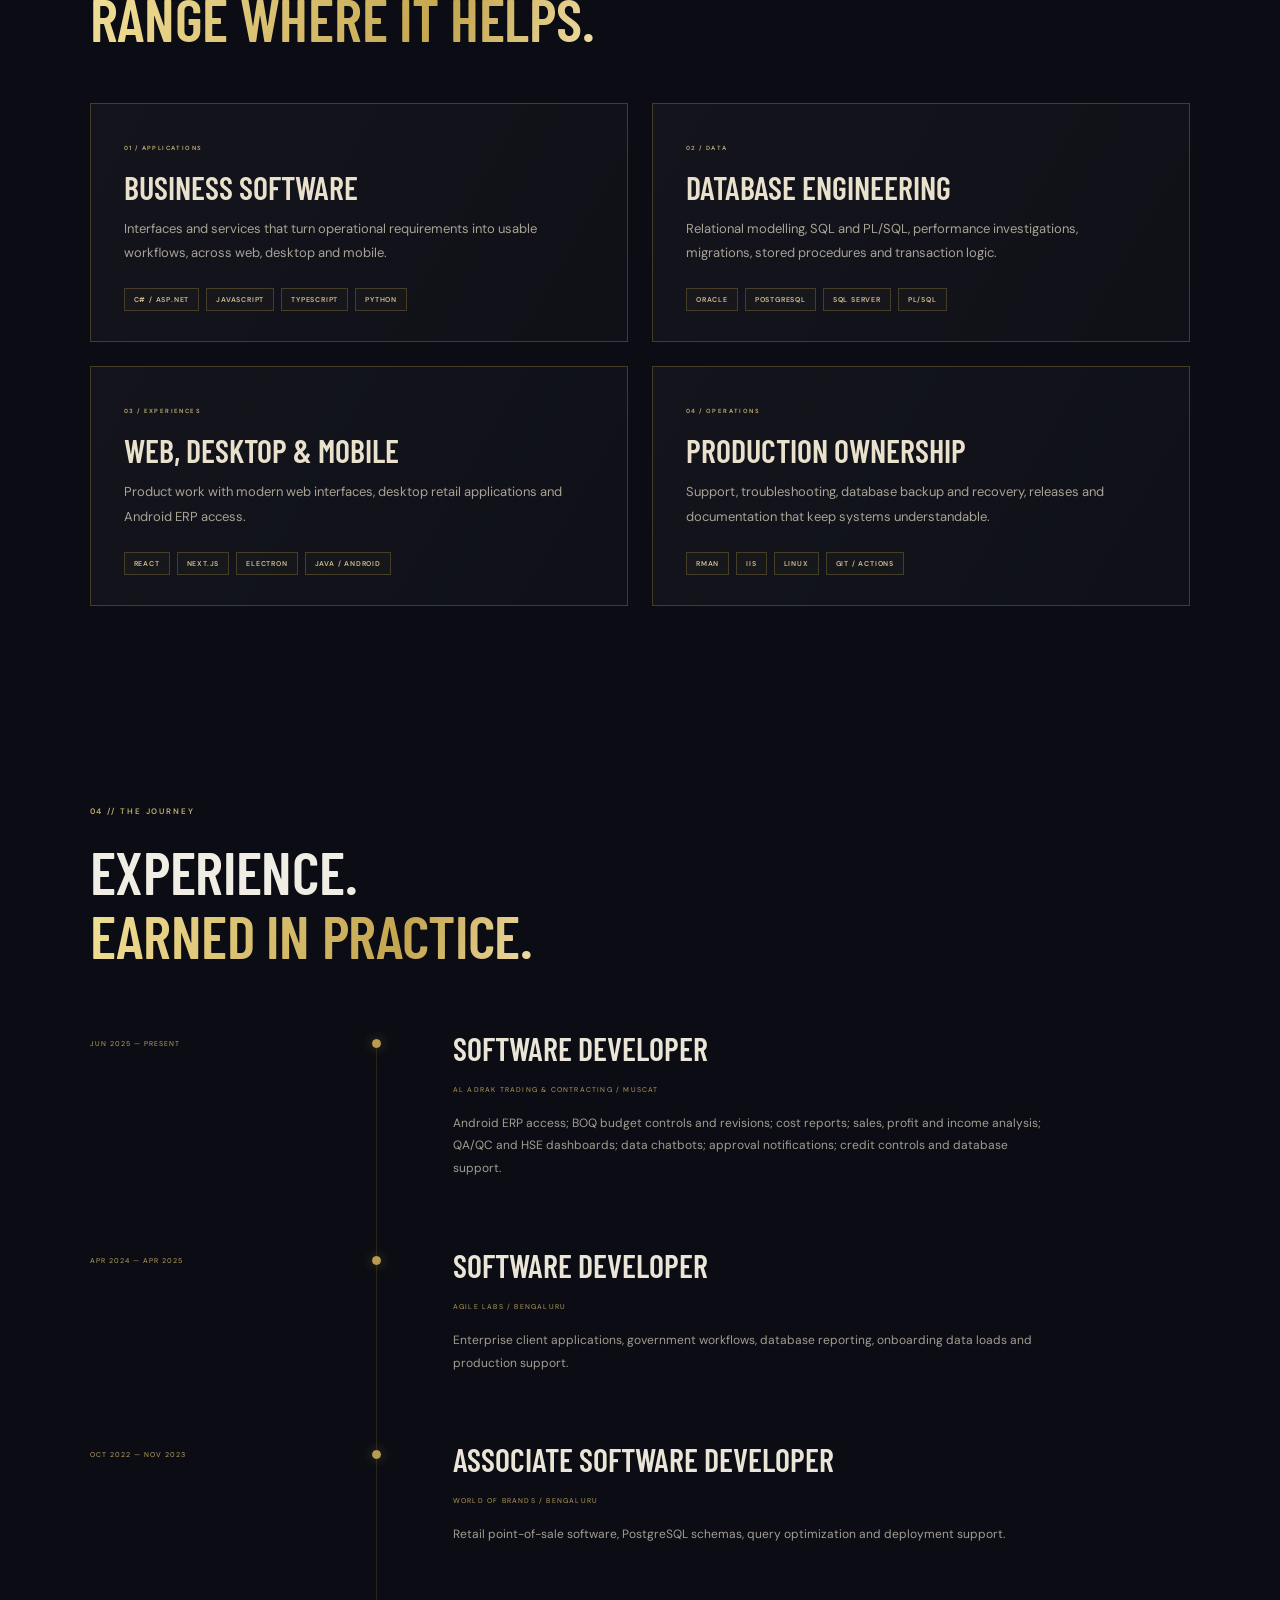
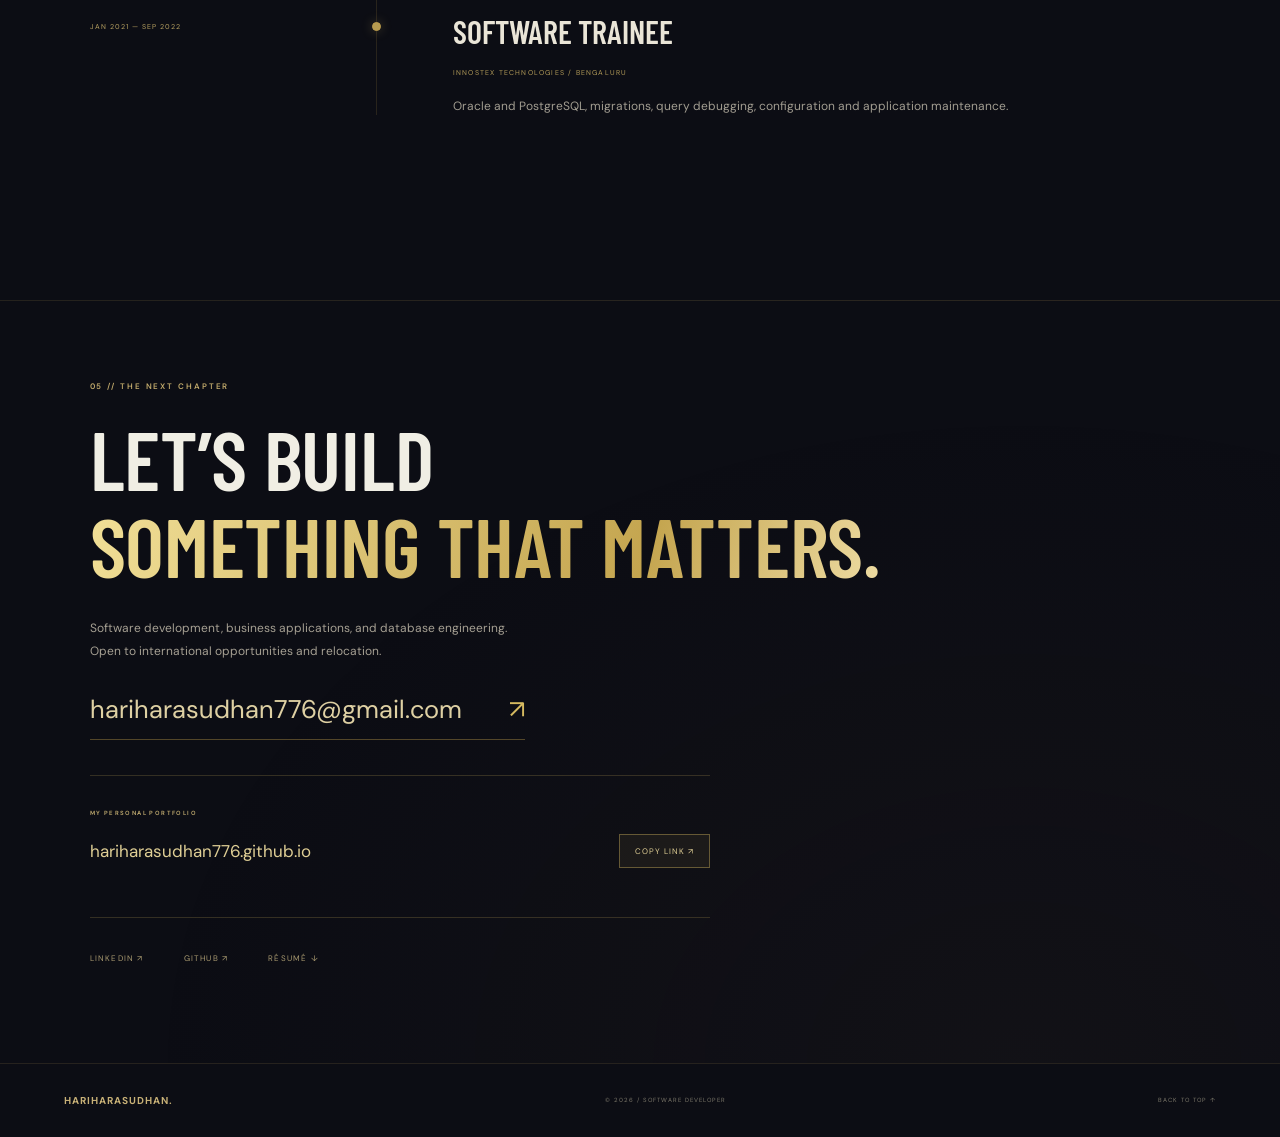
==== commit 19ca20b3: "Make personal portfolio sharing address explicit" ====
--- a/index.html
+++ b/index.html
@@ -1,7 +1,7 @@
-<!doctype html><html lang="en"><head><meta charset="UTF-8"><meta name="viewport" content="width=device-width, initial-scale=1"><meta name="theme-color" content="#0c0d14"><meta name="description" content="Hariharasudhan — software developer building business applications, ERP workflows and database systems. Selected projects, engineering decisions and experience."><meta property="og:title" content="Hariharasudhan — Software Developer"><meta property="og:description" content="From business problems to software that works. Explore the projects and engineering behind the work."><meta property="og:type" content="website"><link rel="canonical" href="https://hariharasudhan776.github.io/"><title>Hariharasudhan — Software Developer</title><link rel="icon" href="icon.svg" type="image/svg+xml"><link rel="stylesheet" href="stage.css?v=studio2"></head><body class="gold-stage"><a class="skip" href="https://hariharasudhan776.github.io/#work">Skip to projects</a><div class="noise" aria-hidden="true"></div><div class="reading-progress" aria-hidden="true"></div>
+<!doctype html><html lang="en"><head><meta charset="UTF-8"><meta name="viewport" content="width=device-width, initial-scale=1"><meta name="theme-color" content="#0c0d14"><meta name="description" content="Hariharasudhan — software developer building business applications, ERP workflows and database systems. Selected projects, engineering decisions and experience."><meta property="og:title" content="Hariharasudhan — Software Developer"><meta property="og:description" content="From business problems to software that works. Explore the projects and engineering behind the work."><meta property="og:type" content="website"><meta property="og:url" content="https://hariharasudhan776.github.io/"><meta property="og:site_name" content="Hariharasudhan"><meta property="og:image" content="https://hariharasudhan776.github.io/portrait.png"><meta name="twitter:card" content="summary_large_image"><link rel="canonical" href="https://hariharasudhan776.github.io/"><title>Hariharasudhan — Software Developer</title><link rel="icon" href="icon.svg" type="image/svg+xml"><link rel="stylesheet" href="stage.css?v=personal3"></head><body class="gold-stage"><a class="skip" href="https://hariharasudhan776.github.io/#work">Skip to projects</a><div class="noise" aria-hidden="true"></div><div class="reading-progress" aria-hidden="true"></div>
 <header class="topbar"><a class="identity" href="https://hariharasudhan776.github.io/#home">HARI<span>HARASUDHAN.</span><small>SOFTWARE DEVELOPER</small></a><nav aria-label="Main navigation"><a href="https://hariharasudhan776.github.io/#about">About</a><a href="https://hariharasudhan776.github.io/#work">Projects</a><a href="https://hariharasudhan776.github.io/#skills">Expertise</a><a href="https://hariharasudhan776.github.io/#experience">Experience</a></nav><details class="mobile-menu"><summary>MENU +</summary><nav aria-label="Mobile navigation"><a href="https://hariharasudhan776.github.io/#about">About</a><a href="https://hariharasudhan776.github.io/#work">Projects</a><a href="https://hariharasudhan776.github.io/#skills">Expertise</a><a href="https://hariharasudhan776.github.io/#experience">Experience</a></nav></details><a class="top-contact" href="mailto:hariharasudhan776@gmail.com">LET’S TALK <span>↗</span></a></header>
 <main><section class="opening" id="home"><div class="stage-grid" aria-hidden="true"></div><div class="spotlight one" aria-hidden="true"></div><div class="spotlight two" aria-hidden="true"></div><div class="opening-copy"><p class="overline reveal"><span class="live-dot"></span> MUSCAT, OMAN · OPEN TO INTERNATIONAL OPPORTUNITIES</p><h1 class="hero-title"><span class="title-line">I BUILD THE</span><span class="title-line gold">SYSTEMS</span><span class="title-line">BEHIND THE WORK.</span></h1><p class="hero-role reveal">SOFTWARE DEVELOPMENT <i>/</i> BUSINESS APPLICATIONS <i>/</i> DATABASE ENGINEERING</p><p class="hero-description reveal">From the interface people use to the data they trust.<br>I turn business workflows into thoughtfully built software.</p><div class="opening-actions reveal"><a class="outline-button" href="https://hariharasudhan776.github.io/#work">EXPLORE MY WORK <span>↗</span></a><a class="outline-button subtle" href="https://hariharasudhan776.github.io/Hariharasudhan_Resume.pdf" target="_blank" rel="noopener">DOWNLOAD RÉSUMÉ <span>↓</span></a></div><div class="credentials reveal"><div><strong>END TO END</strong><span>APPLICATION DEVELOPMENT</span></div><div><strong>ORACLE OCP</strong><span>CERTIFIED PROFESSIONAL</span></div><div><strong>WEB + MOBILE</strong><span>BUSINESS EXPERIENCES</span></div></div></div>
-<div class="portrait-stage"><canvas id="developer-scene" role="img" aria-label="Stylized developer in a navy suit walking on a gold-lit stage"></canvas><div class="hero-tools" aria-label="AI and development tools"><span class="hero-tool tool-a"><img src="assets/codex.svg" alt="">Codex</span><span class="hero-tool tool-b"><img src="assets/claude.svg" alt="">Claude</span><span class="hero-tool tool-c"><img src="assets/vscode.svg" alt="">VS Code</span><span class="hero-tool tool-d"><img src="assets/postgresql.svg" alt="">PostgreSQL</span></div><span class="scene-caption">THE PERSON BEHIND THE BUILD</span><div class="portrait-frame" aria-hidden="true"><i></i><i></i><i></i><i></i></div><div class="portrait-halo" aria-hidden="true"></div><div class="portrait-floor" aria-hidden="true"></div><img class="stage-portrait" src="portrait-stage.png" alt="Editorial portrait of Hariharasudhan" width="1024" height="1536" fetchpriority="high"><div class="portrait-tag"><span>CODE WITH INTENT.</span><span>BUILD WITH CARE.</span><em>Hariharasudhan</em></div><div class="floating-code" aria-hidden="true"><div class="cube-face front">&lt;/&gt;</div><div class="cube-face side"></div><div class="cube-face top"></div></div><span class="portrait-coordinate">01 / HARIHARASUDHAN</span></div>
+<div class="portrait-stage"><div class="hero-tools" aria-label="AI and development tools"><span class="hero-tool tool-a"><img src="assets/codex.svg" alt="">Codex</span><span class="hero-tool tool-b"><img src="assets/claude.svg" alt="">Claude</span><span class="hero-tool tool-c"><img src="assets/vscode.svg" alt="">VS Code</span><span class="hero-tool tool-d"><img src="assets/postgresql.svg" alt="">PostgreSQL</span></div><span class="scene-caption">THE PERSON BEHIND THE BUILD</span><div class="portrait-frame" aria-hidden="true"><i></i><i></i><i></i><i></i></div><div class="portrait-halo" aria-hidden="true"></div><div class="portrait-floor" aria-hidden="true"></div><img class="stage-portrait" src="portrait-stage.png" alt="Editorial portrait of Hariharasudhan" width="1024" height="1536" fetchpriority="high"><div class="portrait-tag"><span>CODE WITH INTENT.</span><span>BUILD WITH CARE.</span><em>Hariharasudhan</em></div><div class="floating-code" aria-hidden="true"><div class="cube-face front">&lt;/&gt;</div><div class="cube-face side"></div><div class="cube-face top"></div></div><span class="portrait-coordinate">01 / HARIHARASUDHAN</span></div>
 <div class="opening-bottom"><span>SCROLL INTO THE WORK <b>↓</b></span><div><span>C# / .NET</span><span>JAVASCRIPT</span><span>ORACLE</span><span>POSTGRESQL</span></div><button id="motion-toggle" class="motion-button" aria-pressed="false" type="button">PAUSE MOTION Ⅱ</button><span>PORTFOLIO / 2026</span></div></section>
 <section class="tool-studio" aria-label="Tools I work with"><div class="tool-studio-intro"><span class="small-label">THE WORKBENCH</span><p>Ideas. Tools. Execution.</p></div><div class="tool-window"><div class="tool-track"><div class="tool-token"><img src="assets/codex.svg" alt="" width="30" height="30"><div><strong>Codex</strong><small>AI coding</small></div></div><div class="tool-token"><img src="assets/claude.svg" alt="" width="30" height="30"><div><strong>Claude</strong><small>AI collaboration</small></div></div><div class="tool-token"><img src="assets/vscode.svg" alt="" width="30" height="30"><div><strong>VS Code</strong><small>Development</small></div></div><div class="tool-token"><img src="assets/oracle.svg" alt="" width="30" height="30"><div><strong>Oracle</strong><small>Database</small></div></div><div class="tool-token"><img src="assets/powershell.svg" alt="" width="30" height="30"><div><strong>PowerShell</strong><small>Automation</small></div></div><div class="tool-token"><span class="tool-glyph cmd" aria-hidden="true">&gt;_</span><div><strong>CMD</strong><small>Terminal</small></div></div><div class="tool-token"><span class="tool-glyph toad" aria-hidden="true">DB</span><div><strong>Toad</strong><small>Database tools</small></div></div><div class="tool-token"><img src="assets/postgresql.svg" alt="" width="30" height="30"><div><strong>pgAdmin</strong><small>PostgreSQL tools</small></div></div><div class="tool-clone" aria-hidden="true"><div class="tool-token"><img src="assets/codex.svg" alt="" width="30" height="30"><div><strong>Codex</strong><small>AI coding</small></div></div><div class="tool-token"><img src="assets/claude.svg" alt="" width="30" height="30"><div><strong>Claude</strong><small>AI collaboration</small></div></div><div class="tool-token"><img src="assets/vscode.svg" alt="" width="30" height="30"><div><strong>VS Code</strong><small>Development</small></div></div><div class="tool-token"><img src="assets/oracle.svg" alt="" width="30" height="30"><div><strong>Oracle</strong><small>Database</small></div></div><div class="tool-token"><img src="assets/powershell.svg" alt="" width="30" height="30"><div><strong>PowerShell</strong><small>Automation</small></div></div><div class="tool-token"><span class="tool-glyph cmd" aria-hidden="true">&gt;_</span><div><strong>CMD</strong><small>Terminal</small></div></div><div class="tool-token"><span class="tool-glyph toad" aria-hidden="true">DB</span><div><strong>Toad</strong><small>Database tools</small></div></div><div class="tool-token"><img src="assets/postgresql.svg" alt="" width="30" height="30"><div><strong>pgAdmin</strong><small>PostgreSQL tools</small></div></div></div></div></div></section><section class="about-panel shell" id="about"><div class="section-intro reveal"><p class="overline">01 // ABOUT THE DEVELOPER</p><h2>I DON’T JUST BUILD FEATURES.<br><span class="gold">I CONNECT THE WHOLE SYSTEM.</span></h2></div><div class="about-grid"><div class="about-story reveal"><p>I’m <strong>Hariharasudhan</strong>, a software developer working across enterprise applications, retail systems and database engineering.</p><p>At Al Adrak, I build Android ERP access, BOQ budget controls, cost reports and data chatbots, alongside dashboards for sales, profit, income, QA/QC, HSE and other business departments. My work connects C# and JavaScript interfaces, business controls, and the Oracle and SQL behind them.</p><p>I like the questions that sit between departments and technologies: what happens when a budget is exceeded, a transaction fails, or someone needs to understand a change months later?</p><a class="inline-link" href="https://hariharasudhan776.github.io/#experience">FOLLOW THE EXPERIENCE <span>↗</span></a></div><aside class="about-notes reveal"><div><span>01 / MY APPROACH</span><p>Understand the process.<br>Build the right control.<br>Follow through in production.</p></div><div><span>02 / THE FOUNDATION</span><p>B.Sc. Computer Science<br>Oracle Certified Professional</p></div><div><span>03 / WHAT’S NEXT</span><p>Software development roles internationally.<br>Open to relocation.</p></div></aside></div></section>
 <section class="work-panel shell" id="work"><div class="section-intro reveal"><p class="overline">02 // SELECTED PROJECTS</p><div class="heading-row"><h2>THE WORK.<br><span class="gold">THE REASONING.</span></h2><p>Business problems, engineering decisions,<br>and the systems that connect them.</p></div></div><div class="stacked-projects">
@@ -15,5 +15,5 @@
 </div></section>
 <section class="project-library shell" id="more-work"><div class="section-intro reveal"><p class="overline">MORE OF THE WORK // ENTERPRISE APPLICATIONS</p><h2>FROM THE FIELD.<br><span class="gold">TO THE DECISION.</span></h2><p class="library-intro">Mobile access, financial insight and departmental workflows — built across the same business ecosystem.</p></div><div class="library-grid"><article class="library-card reveal"><span class="small-label">MOBILE / ENTERPRISE</span><h3>ANDROID ERP ACCESS</h3><p>An Android entry point into ERP workflows, connecting a Java WebView application, responsive business screens and device activation.</p><div class="tech-tags"><span>Java / Android</span><span>C# / ASP.NET</span><span>HTML / CSS / JS</span></div><button class="inline-link" data-open="android">OPEN PROJECT NOTES <span>↗</span></button></article><article class="library-card reveal"><span class="small-label">DATA / COST & MANAGEMENT REPORTING</span><h3>COST & BUSINESS INTELLIGENCE</h3><p>Cost reports and dashboards that help teams examine sales, profit, income and the operational data behind financial decisions.</p><div class="tech-tags"><span>SQL / PL/SQL</span><span>ASP.NET</span><span>JavaScript</span><span>Power BI</span></div><button class="inline-link" data-open="reports">OPEN PROJECT NOTES <span>↗</span></button></article><article class="library-card reveal"><span class="small-label">OPERATIONS / DEPARTMENT DASHBOARDS</span><h3>ONE BUSINESS. MANY LENSES.</h3><p>Reporting experiences for QA/QC, HSE, finance, purchase, HR, QS and other departments, built around the questions each team needs answered.</p><div class="tech-tags"><span>C# / ASP.NET</span><span>Oracle</span><span>JavaScript</span></div><button class="inline-link" data-open="departments">OPEN PROJECT NOTES <span>↗</span></button></article><article class="library-card reveal"><span class="small-label">WORKFLOW / APPROVAL NOTIFICATIONS</span><h3>APPROVALS THAT REACH PEOPLE.</h3><p>Material requisition notifications with request details, item information and approval context, linked back to the ERP.</p><div class="tech-tags"><span>C# / .NET</span><span>Python</span><span>HTML email</span></div><button class="inline-link" data-open="notifications">OPEN PROJECT NOTES <span>↗</span></button></article><article class="library-card reveal"><span class="small-label">BUSINESS RULES / CUSTOMER CREDIT</span><h3>CREDIT CONTROLS IN THE FLOW.</h3><p>Customer credit checks connected to orders, deliveries and invoices, with an authorized path for exceptions.</p><div class="tech-tags"><span>Oracle PL/SQL</span><span>ERP workflows</span></div><button class="inline-link" data-open="credit">OPEN PROJECT NOTES <span>↗</span></button></article><article class="library-card reveal"><span class="small-label">ENTERPRISE / PREVIOUS EXPERIENCE</span><h3>GOVERNMENT WORKFLOW SYSTEMS</h3><p>Project monitoring, budget-announcement tracking and related administrative modules developed during enterprise client work.</p><div class="tech-tags"><span>Enterprise applications</span><span>SQL</span><span>Reporting</span></div><button class="inline-link" data-open="government">OPEN PROJECT NOTES <span>↗</span></button></article></div><p class="library-footnote">Further work includes payroll and MR reporting, purchase/payment workflows and a unified-payment-voucher TEST prototype. Enterprise source remains private.</p></section><section class="skills-panel shell" id="skills"><div class="section-intro reveal"><p class="overline">03 // ENGINEERING EXPERTISE</p><h2>DEPTH WHERE IT MATTERS.<br><span class="gold">RANGE WHERE IT HELPS.</span></h2></div><div class="expertise-grid"><article class="expertise-card reveal"><span class="small-label">01 / APPLICATIONS</span><h3>BUSINESS SOFTWARE</h3><p>Interfaces and services that turn operational requirements into usable workflows, across web, desktop and mobile.</p><div class="tech-tags"><span>C# / ASP.NET</span><span>JAVASCRIPT</span><span>TYPESCRIPT</span><span>PYTHON</span></div></article><article class="expertise-card reveal"><span class="small-label">02 / DATA</span><h3>DATABASE ENGINEERING</h3><p>Relational modelling, SQL and PL/SQL, performance investigations, migrations, stored procedures and transaction logic.</p><div class="tech-tags"><span>ORACLE</span><span>POSTGRESQL</span><span>SQL SERVER</span><span>PL/SQL</span></div></article><article class="expertise-card reveal"><span class="small-label">03 / EXPERIENCES</span><h3>WEB, DESKTOP & MOBILE</h3><p>Product work with modern web interfaces, desktop retail applications and Android ERP access.</p><div class="tech-tags"><span>REACT</span><span>NEXT.JS</span><span>ELECTRON</span><span>JAVA / ANDROID</span></div></article><article class="expertise-card reveal"><span class="small-label">04 / OPERATIONS</span><h3>PRODUCTION OWNERSHIP</h3><p>Support, troubleshooting, database backup and recovery, releases and documentation that keep systems understandable.</p><div class="tech-tags"><span>RMAN</span><span>IIS</span><span>LINUX</span><span>GIT / ACTIONS</span></div></article></div></section>
 <section class="experience-panel shell" id="experience"><div class="section-intro reveal"><p class="overline">04 // THE JOURNEY</p><h2>EXPERIENCE.<br><span class="gold">EARNED IN PRACTICE.</span></h2></div><div class="career-line"><article class="career-row reveal"><p>JUN 2025 — PRESENT</p><span class="career-node"></span><div><h3>SOFTWARE DEVELOPER</h3><span>AL ADRAK TRADING & CONTRACTING / MUSCAT</span><p>Android ERP access; BOQ budget controls and revisions; cost reports; sales, profit and income analysis; QA/QC and HSE dashboards; data chatbots; approval notifications; credit controls and database support.</p></div></article><article class="career-row reveal"><p>APR 2024 — APR 2025</p><span class="career-node"></span><div><h3>SOFTWARE DEVELOPER</h3><span>AGILE LABS / BENGALURU</span><p>Enterprise client applications, government workflows, database reporting, onboarding data loads and production support.</p></div></article><article class="career-row reveal"><p>OCT 2022 — NOV 2023</p><span class="career-node"></span><div><h3>ASSOCIATE SOFTWARE DEVELOPER</h3><span>WORLD OF BRANDS / BENGALURU</span><p>Retail point-of-sale software, PostgreSQL schemas, query optimization and deployment support.</p></div></article><article class="career-row reveal"><p>JAN 2021 — SEP 2022</p><span class="career-node"></span><div><h3>SOFTWARE TRAINEE</h3><span>INNOSTEX TECHNOLOGIES / BENGALURU</span><p>Oracle and PostgreSQL, migrations, query debugging, configuration and application maintenance.</p></div></article></div></section>
-<section class="contact-panel shell" id="contact"><p class="overline reveal">05 // THE NEXT CHAPTER</p><h2 class="reveal">LET’S BUILD<br><span class="gold">SOMETHING THAT MATTERS.</span></h2><p class="contact-description reveal">Software development, business applications, and database engineering.<br>Open to international opportunities and relocation.</p><a class="contact-email reveal" href="mailto:hariharasudhan776@gmail.com">hariharasudhan776@gmail.com <span>↗</span></a><div class="contact-links reveal"><a href="https://www.linkedin.com/in/hari-hara-sudhan-115341188" target="_blank" rel="noopener">LINKEDIN ↗</a><a href="https://github.com/Hariharasudhan776" target="_blank" rel="noopener">GITHUB ↗</a><a href="https://hariharasudhan776.github.io/Hariharasudhan_Resume.pdf" target="_blank" rel="noopener">RÉSUMÉ ↓</a></div></section></main>
-<footer><a class="identity" href="https://hariharasudhan776.github.io/#home">HARIHARASUDHAN.</a><span>© <span id="year">2026</span> / SOFTWARE DEVELOPER</span><a href="https://hariharasudhan776.github.io/#home">BACK TO TOP ↑</a></footer><dialog id="case-dialog" aria-labelledby="case-title"><button class="dialog-close" aria-label="Close case study" autofocus>CLOSE ×</button><div id="case-content"></div></dialog><script src="stage.js?v=studio2" defer></script></body></html>
+<section class="contact-panel shell" id="contact"><p class="overline reveal">05 // THE NEXT CHAPTER</p><h2 class="reveal">LET’S BUILD<br><span class="gold">SOMETHING THAT MATTERS.</span></h2><p class="contact-description reveal">Software development, business applications, and database engineering.<br>Open to international opportunities and relocation.</p><a class="contact-email reveal" href="mailto:hariharasudhan776@gmail.com">hariharasudhan776@gmail.com <span>↗</span></a><div class="personal-address reveal"><span class="small-label">MY PERSONAL PORTFOLIO</span><div><a href="https://hariharasudhan776.github.io/">hariharasudhan776.github.io</a><button id="copy-portfolio" type="button">COPY LINK ↗</button></div><p id="copy-status" role="status" aria-live="polite"></p></div><div class="contact-links reveal"><a href="https://www.linkedin.com/in/hari-hara-sudhan-115341188" target="_blank" rel="noopener">LINKEDIN ↗</a><a href="https://github.com/Hariharasudhan776" target="_blank" rel="noopener">GITHUB ↗</a><a href="https://hariharasudhan776.github.io/Hariharasudhan_Resume.pdf" target="_blank" rel="noopener">RÉSUMÉ ↓</a></div></section></main>
+<footer><a class="identity" href="https://hariharasudhan776.github.io/#home">HARIHARASUDHAN.</a><span>© <span id="year">2026</span> / SOFTWARE DEVELOPER</span><a href="https://hariharasudhan776.github.io/#home">BACK TO TOP ↑</a></footer><dialog id="case-dialog" aria-labelledby="case-title"><button class="dialog-close" aria-label="Close case study" autofocus>CLOSE ×</button><div id="case-content"></div></dialog><script src="stage.js?v=personal3" defer></script></body></html>
--- a/stage.css
+++ b/stage.css
@@ -12,3 +12,6 @@
 #developer-scene{position:absolute;inset:0;width:100%;height:100%;z-index:3;opacity:0;transition:opacity .6s;pointer-events:none}.has-avatar #developer-scene{opacity:1}.has-avatar .stage-portrait{opacity:0;visibility:hidden}.has-avatar .floating-code{display:none}.scene-caption{position:absolute;top:5%;left:15%;font-size:7px;letter-spacing:2px;color:#cbb975;z-index:4}.portrait-tag{right:0;top:59%}.portrait-frame{border-color:#a68b4420}.tool-studio{display:flex;align-items:center;gap:40px;padding:28px 5%;border-top:1px solid #77663d55;border-bottom:1px solid #77663d55;background:linear-gradient(100deg,#15151d,#101117);overflow:hidden}.tool-studio-intro{flex:0 0 180px}.tool-studio-intro p{margin:10px 0 0;font-size:13px;color:#e2d6b2}.tool-window{overflow:hidden;flex:1;mask-image:linear-gradient(90deg,transparent,#000 3%,#000 97%,transparent)}.tool-track{display:flex;width:max-content;gap:30px;animation:tools-travel 36s linear infinite}.tool-token{display:flex;align-items:center;gap:12px;min-width:145px;padding:12px 14px;background:#ffffff03;border:1px solid #c6af6826;border-radius:4px;transition:border-color .2s,background .2s}.tool-token:hover{border-color:#d5b96099;background:#d5b96012}.tool-token img{object-fit:contain;width:28px;height:28px}.tool-token img[src*="claude"]{filter:invert(78%) sepia(26%) saturate(600%) hue-rotate(345deg)}.tool-token strong{font-size:11px;font-weight:500}.tool-token small{display:block;font-size:7px;color:#a8a499;margin-top:4px}.tool-glyph{font-family:monospace;font-weight:700;font-size:20px;color:#d5b960;width:30px;text-align:center}.tool-glyph.toad{border:1px solid #7bab73;border-radius:50%;font-size:10px;padding:7px 2px;color:#9cc28c}.tool-glyph.cmd{color:#d9dfeb}.tool-clone{display:flex;gap:30px}.tool-studio:hover .tool-track{animation-play-state:paused}@keyframes tools-travel{to{transform:translateX(calc(-50% - 15px))}}.project-library{border-top:1px solid #c5ad5e22}.library-intro{font-size:14px;color:#aaa69a;line-height:1.9;max-width:640px;margin-top:25px}.library-grid{display:grid;grid-template-columns:repeat(2,minmax(0,1fr));gap:20px}.library-card{padding:32px;border:1px solid #8c763c66;background:linear-gradient(135deg,#1b1b25,#11121b);display:flex;flex-direction:column;transition:border-color .3s,transform .3s}.library-card:hover{border-color:#d5b960;transform:translateY(-4px)}.library-card h3{font:600 36px/1 var(--display);color:#e3d4a0;margin:25px 0 18px;max-width:420px}.library-card p{font-size:13px;color:#b4b0a4;line-height:1.9;max-width:490px}.library-card .inline-link{margin-top:auto;align-self:flex-start}.library-card .tech-tags{margin:10px 0 22px}.library-footnote{font-size:11px;line-height:1.8;color:#9c978b;margin:28px 0 0;max-width:800px}@media(max-width:720px){.scene-caption{font-size:6px;left:9%;top:0}.portrait-tag{right:0;top:58%;max-width:85px}.tool-studio{padding:20px 6%;display:block}.tool-studio-intro{display:flex;align-items:center;justify-content:space-between;margin-bottom:17px}.tool-studio-intro p{font-size:10px;margin:0}.tool-track{gap:15px;animation-duration:32s}.tool-clone{gap:15px}.tool-token{min-width:132px;padding:10px;gap:9px}.tool-token strong{font-size:10px}.library-grid{grid-template-columns:1fr}.library-card{padding:25px}.library-card h3{font-size:30px}.library-card p{font-size:12px}.library-intro{font-size:12px}.tool-token small{font-size:7px}@keyframes tools-travel{to{transform:translateX(calc(-50% - 7.5px))}}}@media(prefers-reduced-motion:reduce){.tool-track{animation:none}.tool-window{overflow-x:auto}.tool-clone{display:none}}
 .hero-tools{position:absolute;inset:0;z-index:5;pointer-events:none}.hero-tool{position:absolute;display:flex;align-items:center;gap:8px;padding:11px 15px;background:#171923dd;border:1px solid #b29c5b55;box-shadow:0 10px 35px #0005;border-radius:7px;font-size:9px;color:#dad5c5;animation:tool-levitate 6s ease-in-out infinite}.hero-tool img{width:23px;height:23px;object-fit:contain}.hero-tool img[src*="codex"]{filter:invert(1)}.hero-tool img[src*="claude"]{filter:invert(75%) sepia(38%) saturate(560%) hue-rotate(340deg)}.tool-a{left:3%;top:22%;transform:rotate(-6deg)}.tool-b{right:2%;top:17%;animation-delay:-2s}.tool-c{left:0;bottom:26%;animation-delay:-4s}.tool-d{right:2%;bottom:12%;animation-delay:-1s}.tool-token img[src*="codex"]{filter:invert(1)}@keyframes tool-levitate{0%,100%{translate:0 -7px;rotate:-3deg}50%{translate:0 7px;rotate:3deg}}@media(max-width:720px){.hero-tool{font-size:7px;padding:8px 10px;gap:6px}.hero-tool img{width:20px;height:20px}.tool-a{left:0;top:18%}.tool-b{right:0;top:12%}.tool-c{left:-1%;bottom:23%}.tool-d{right:0;bottom:9%}}
 @media(max-width:720px){.portrait-tag{right:0;max-width:none;top:58%}.portrait-tag em{font-size:18px}.portrait-tag span{font-size:5px}}
+@media(min-width:721px) and (max-width:1024px){.hero-tools{right:8%}.tool-a{left:15%;top:10%}.tool-b{right:10%;top:23%}.tool-c{left:14%;bottom:19%}.tool-d{right:10%;bottom:8%}.portrait-tag{right:10%;top:61%}.portrait-tag em{font-size:20px}.portrait-tag span{font-size:5px}.floating-code{display:none}}
+
+.personal-address{margin:35px 0 28px;padding:23px 0;border-top:1px solid #d5b96033;border-bottom:1px solid #d5b96033;max-width:620px}.personal-address>div{display:flex;align-items:center;gap:25px;justify-content:space-between;margin-top:14px}.personal-address a{font-size:17px;color:#dfce95;overflow-wrap:anywhere}.personal-address button{background:#d5b96010;color:#dfce95;border:1px solid #d5b96066;padding:11px 15px;font-size:8px;letter-spacing:1px;white-space:nowrap}.personal-address button:hover{background:#d5b96022}.personal-address p{font-size:10px;color:#ada998;margin:12px 0 0;min-height:14px}@media(max-width:720px){.personal-address a{font-size:12px}.personal-address>div{gap:12px}.personal-address button{font-size:7px;padding:10px}.personal-address{padding:20px 0}.personal-address p{font-size:9px}}
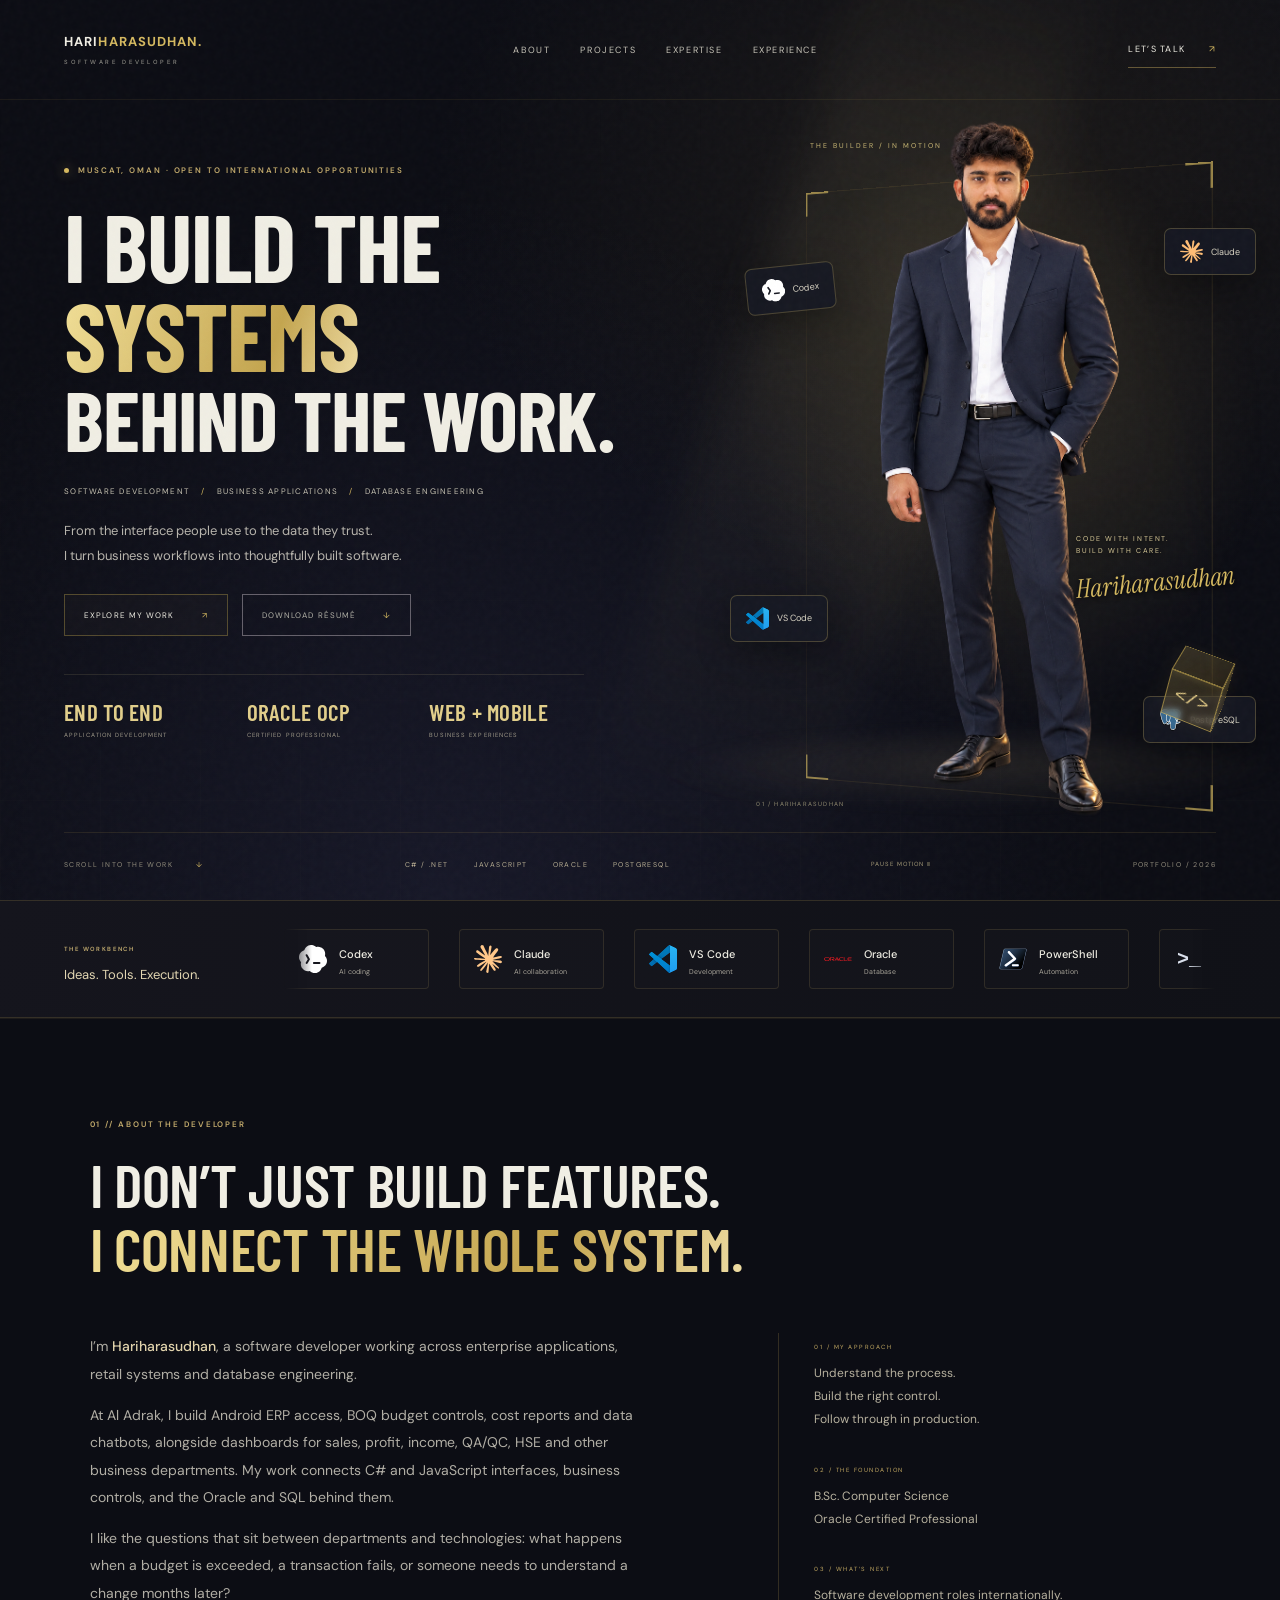
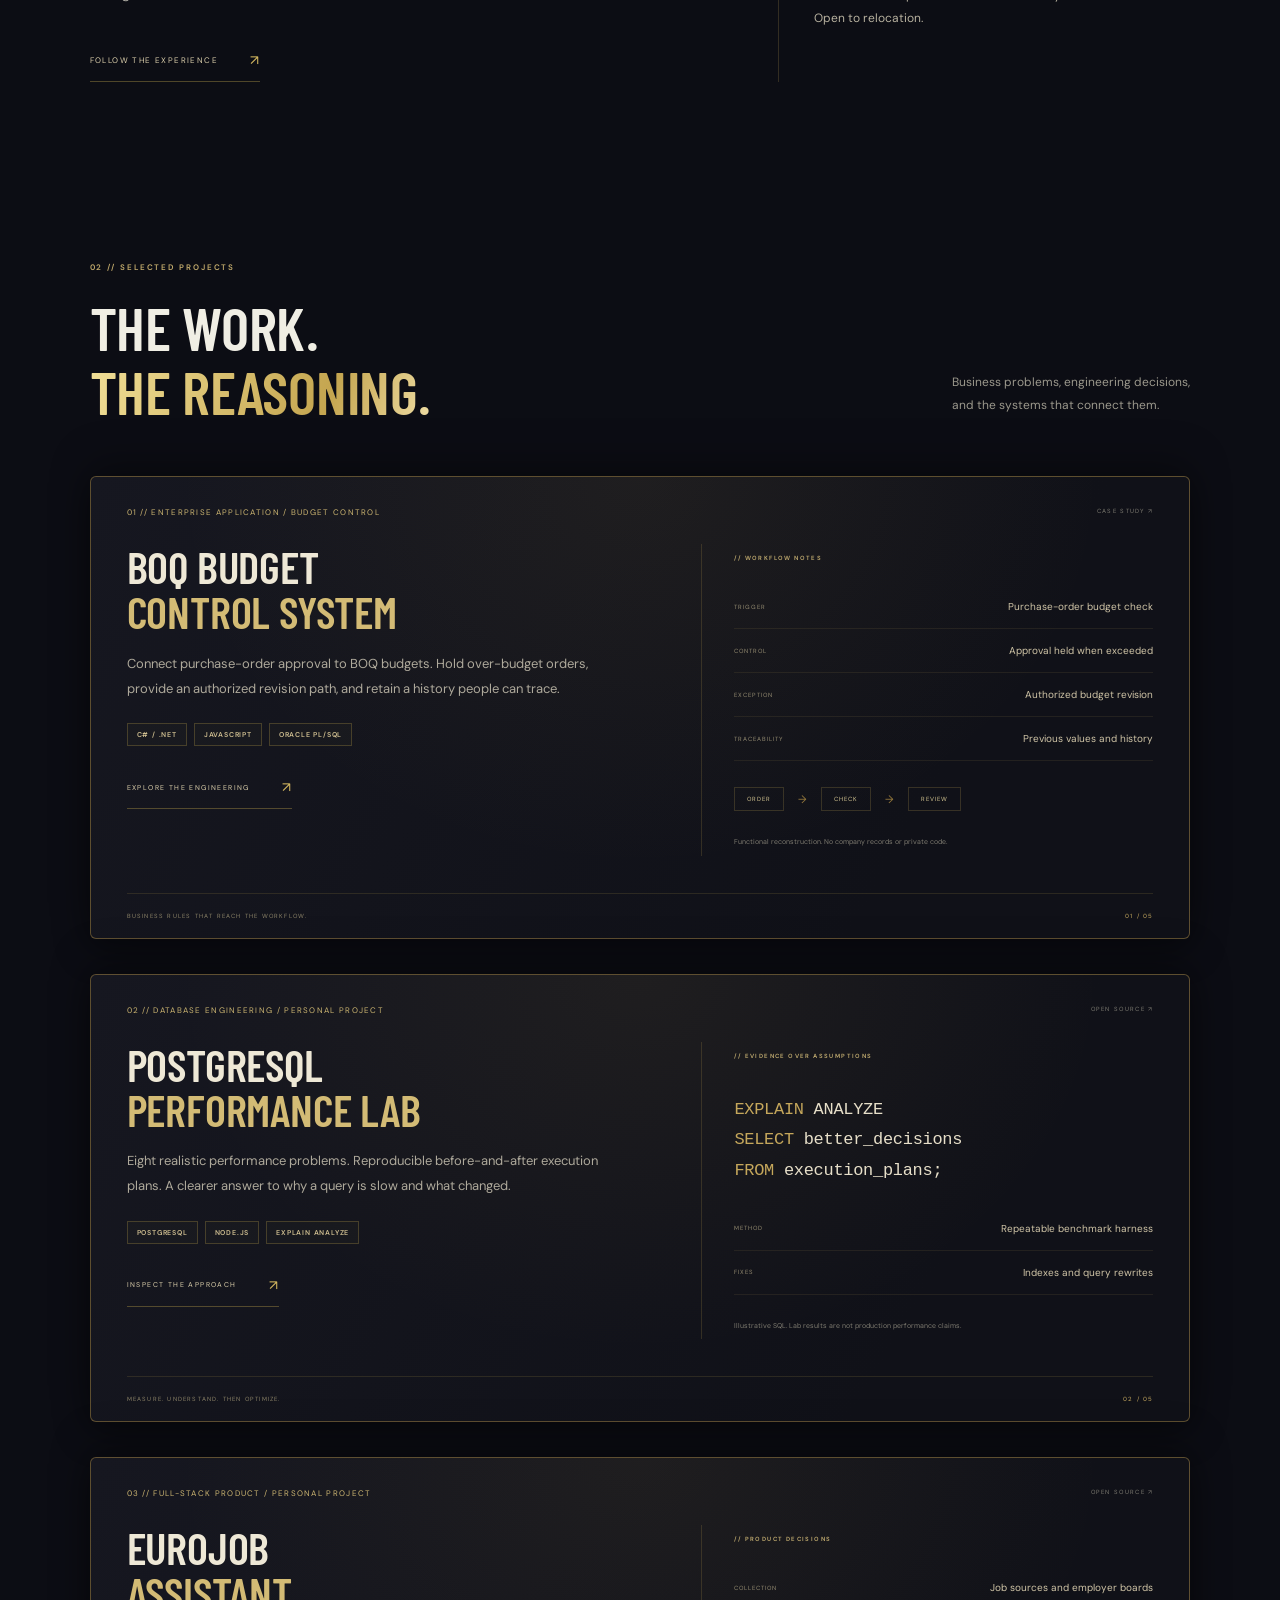
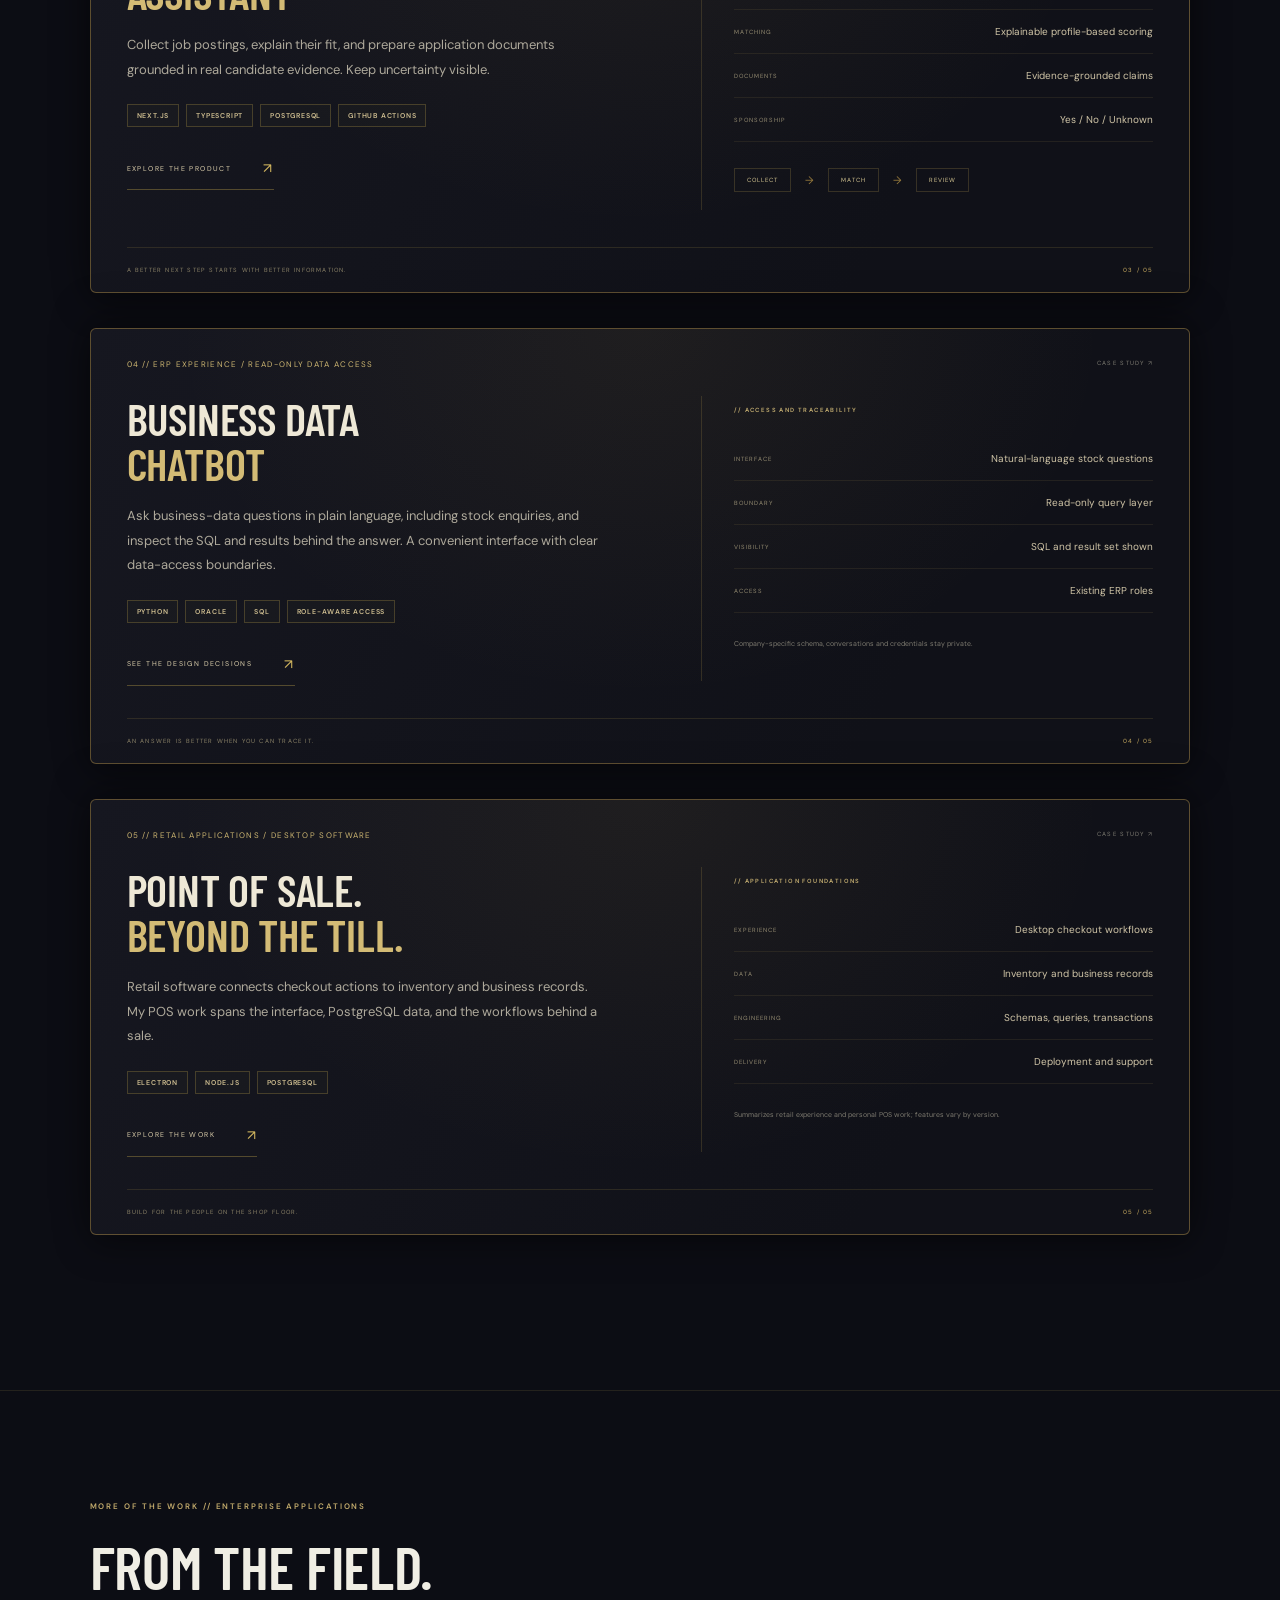
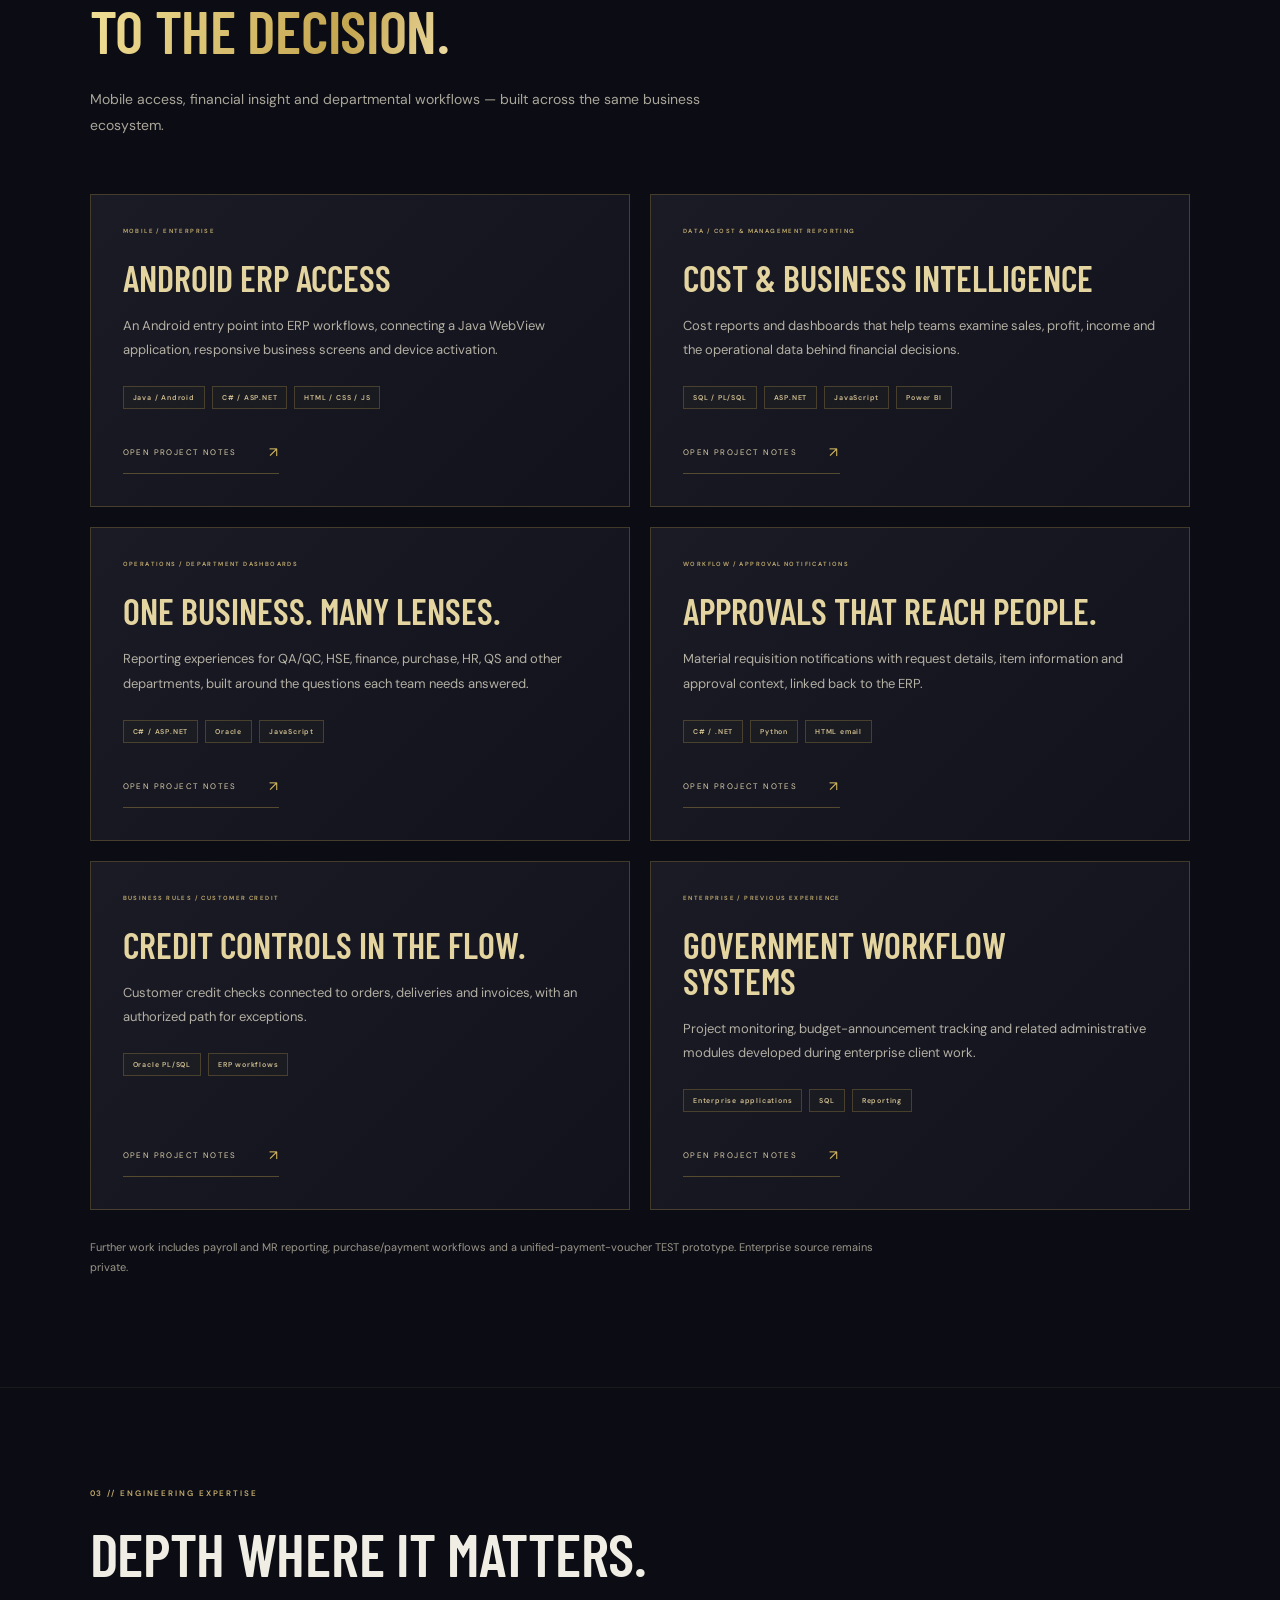
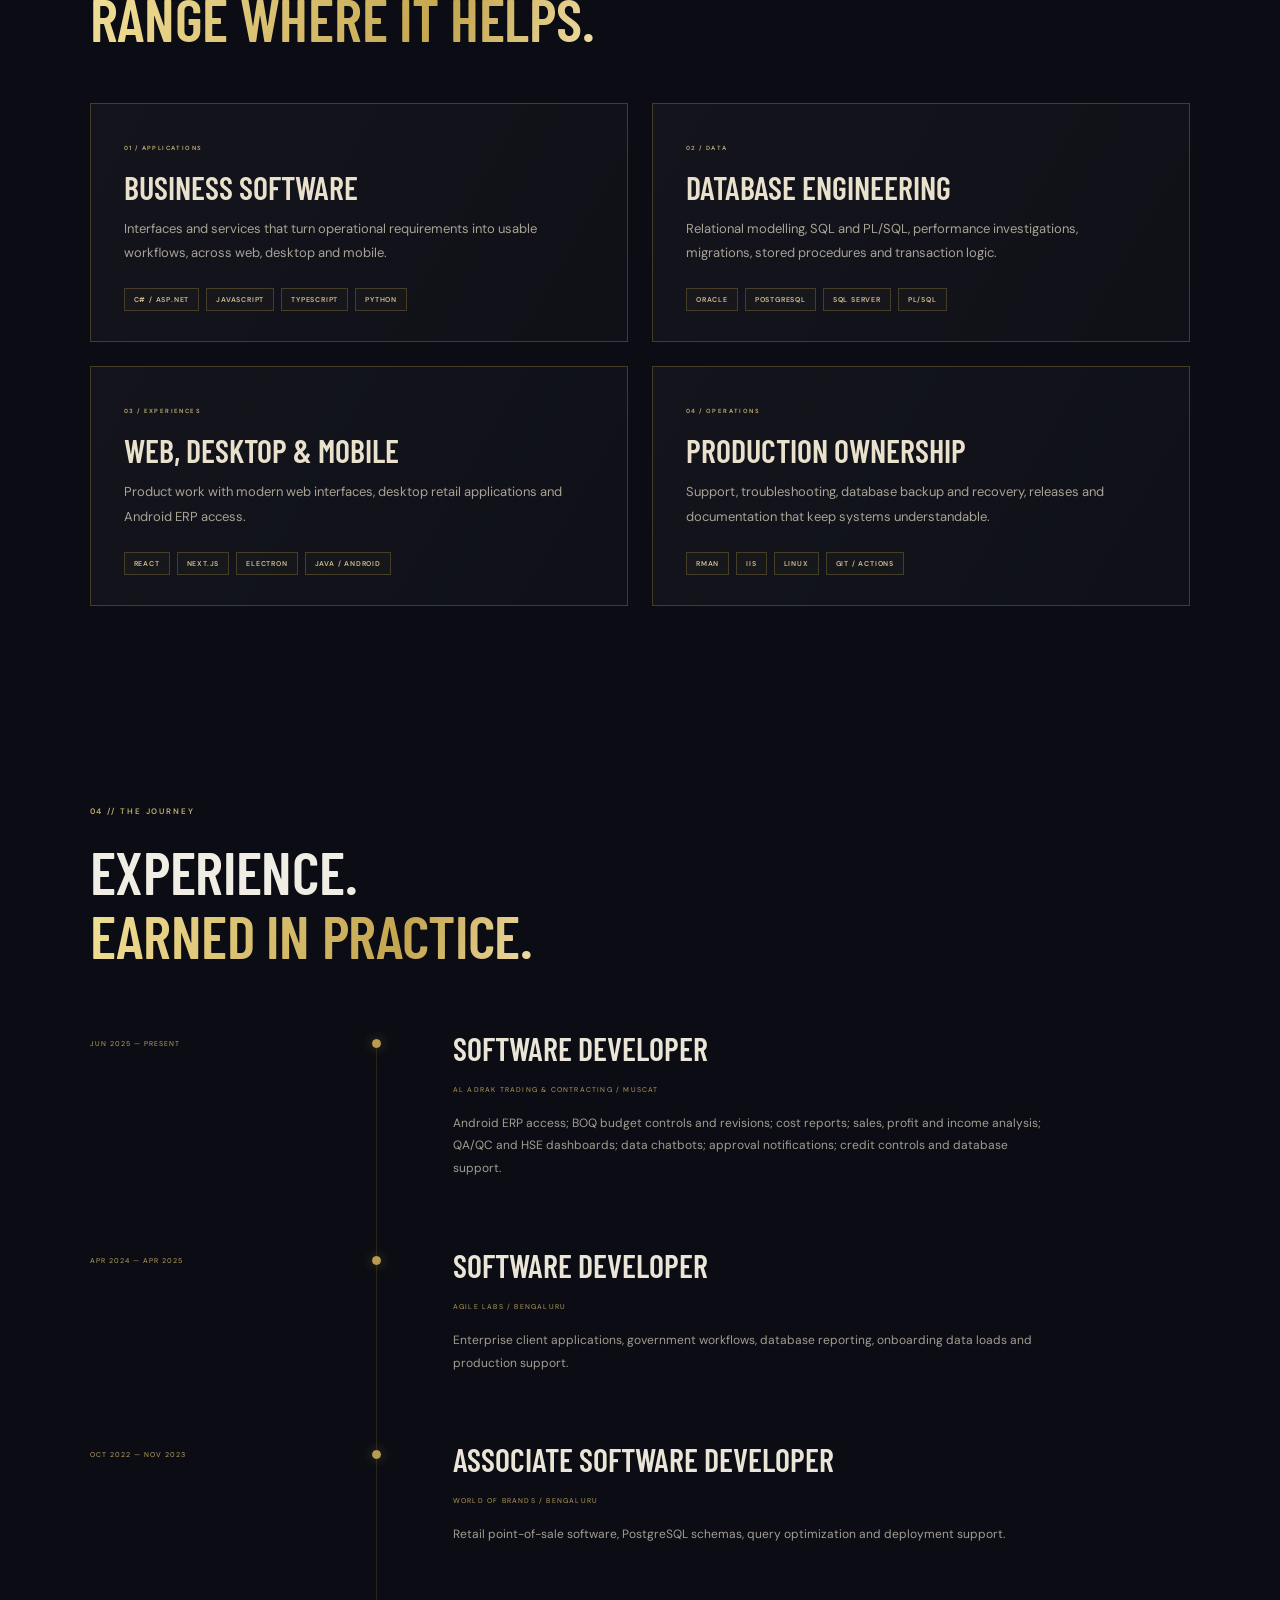
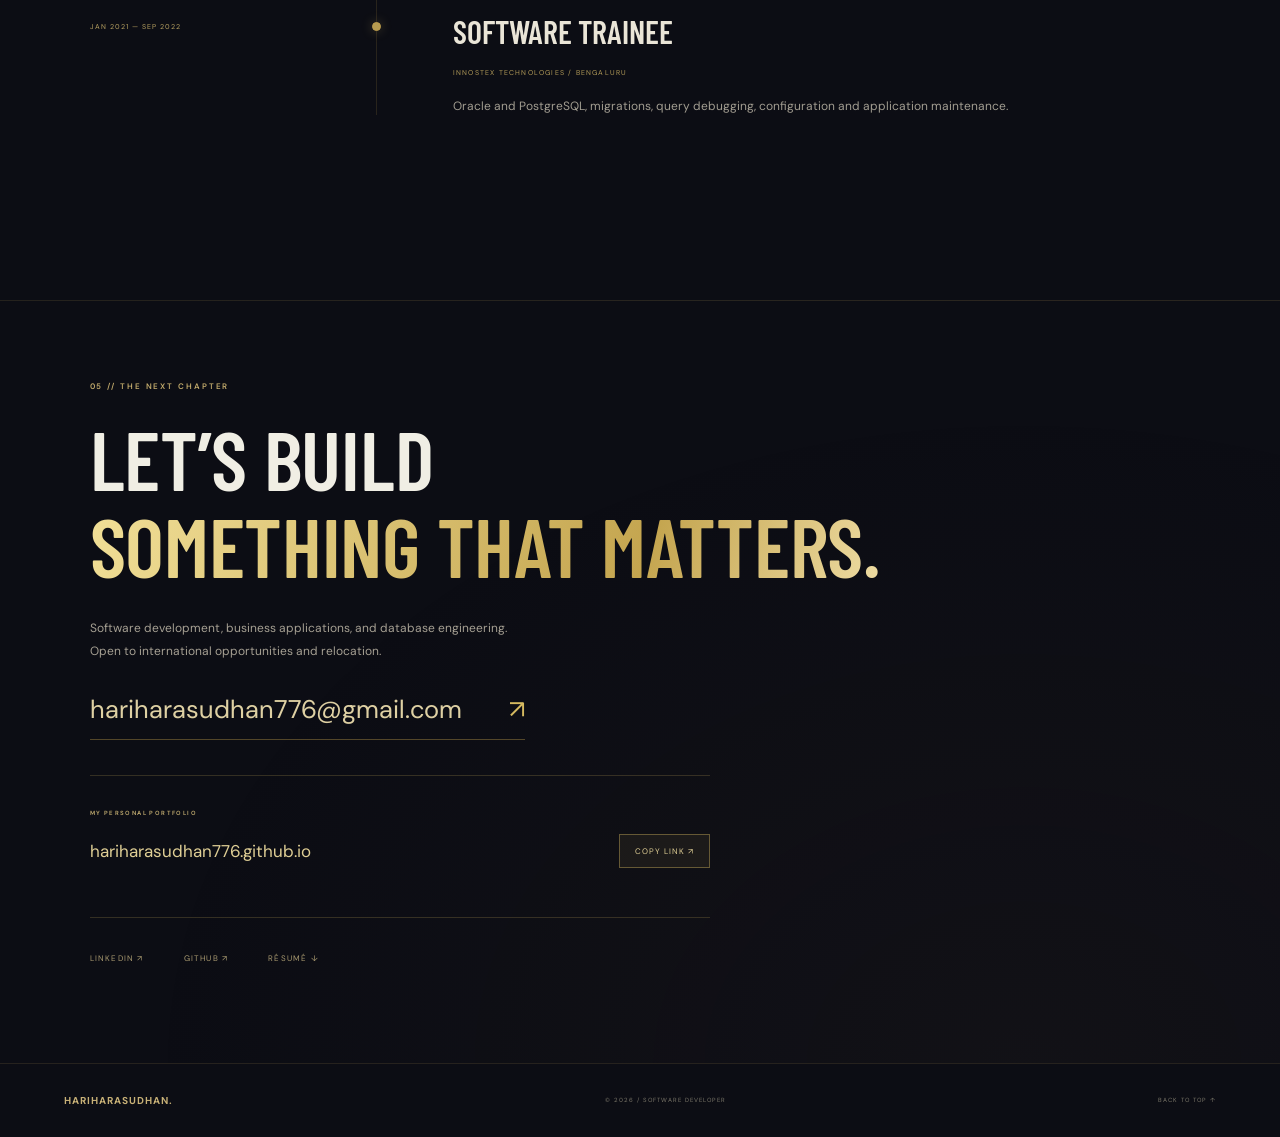
==== commit c987c03e: "Add photographic walking hero and keep full name visible" ====
--- a/index.html
+++ b/index.html
@@ -1,7 +1,7 @@
-<!doctype html><html lang="en"><head><meta charset="UTF-8"><meta name="viewport" content="width=device-width, initial-scale=1"><meta name="theme-color" content="#0c0d14"><meta name="description" content="Hariharasudhan — software developer building business applications, ERP workflows and database systems. Selected projects, engineering decisions and experience."><meta property="og:title" content="Hariharasudhan — Software Developer"><meta property="og:description" content="From business problems to software that works. Explore the projects and engineering behind the work."><meta property="og:type" content="website"><meta property="og:url" content="https://hariharasudhan776.github.io/"><meta property="og:site_name" content="Hariharasudhan"><meta property="og:image" content="https://hariharasudhan776.github.io/portrait.png"><meta name="twitter:card" content="summary_large_image"><link rel="canonical" href="https://hariharasudhan776.github.io/"><title>Hariharasudhan — Software Developer</title><link rel="icon" href="icon.svg" type="image/svg+xml"><link rel="stylesheet" href="stage.css?v=personal3"></head><body class="gold-stage"><a class="skip" href="https://hariharasudhan776.github.io/#work">Skip to projects</a><div class="noise" aria-hidden="true"></div><div class="reading-progress" aria-hidden="true"></div>
+<!doctype html><html lang="en"><head><meta charset="UTF-8"><meta name="viewport" content="width=device-width, initial-scale=1"><meta name="theme-color" content="#0c0d14"><meta name="description" content="Hariharasudhan — software developer building business applications, ERP workflows and database systems. Selected projects, engineering decisions and experience."><meta property="og:title" content="Hariharasudhan — Software Developer"><meta property="og:description" content="From business problems to software that works. Explore the projects and engineering behind the work."><meta property="og:type" content="website"><meta property="og:url" content="https://hariharasudhan776.github.io/"><meta property="og:site_name" content="Hariharasudhan"><meta property="og:image" content="https://hariharasudhan776.github.io/portrait.png"><meta name="twitter:card" content="summary_large_image"><link rel="canonical" href="https://hariharasudhan776.github.io/"><title>Hariharasudhan — Software Developer</title><link rel="icon" href="icon.svg" type="image/svg+xml"><link rel="stylesheet" href="stage.css?v=walking1"></head><body class="gold-stage"><a class="skip" href="https://hariharasudhan776.github.io/#work">Skip to projects</a><div class="noise" aria-hidden="true"></div><div class="reading-progress" aria-hidden="true"></div>
 <header class="topbar"><a class="identity" href="https://hariharasudhan776.github.io/#home">HARI<span>HARASUDHAN.</span><small>SOFTWARE DEVELOPER</small></a><nav aria-label="Main navigation"><a href="https://hariharasudhan776.github.io/#about">About</a><a href="https://hariharasudhan776.github.io/#work">Projects</a><a href="https://hariharasudhan776.github.io/#skills">Expertise</a><a href="https://hariharasudhan776.github.io/#experience">Experience</a></nav><details class="mobile-menu"><summary>MENU +</summary><nav aria-label="Mobile navigation"><a href="https://hariharasudhan776.github.io/#about">About</a><a href="https://hariharasudhan776.github.io/#work">Projects</a><a href="https://hariharasudhan776.github.io/#skills">Expertise</a><a href="https://hariharasudhan776.github.io/#experience">Experience</a></nav></details><a class="top-contact" href="mailto:hariharasudhan776@gmail.com">LET’S TALK <span>↗</span></a></header>
 <main><section class="opening" id="home"><div class="stage-grid" aria-hidden="true"></div><div class="spotlight one" aria-hidden="true"></div><div class="spotlight two" aria-hidden="true"></div><div class="opening-copy"><p class="overline reveal"><span class="live-dot"></span> MUSCAT, OMAN · OPEN TO INTERNATIONAL OPPORTUNITIES</p><h1 class="hero-title"><span class="title-line">I BUILD THE</span><span class="title-line gold">SYSTEMS</span><span class="title-line">BEHIND THE WORK.</span></h1><p class="hero-role reveal">SOFTWARE DEVELOPMENT <i>/</i> BUSINESS APPLICATIONS <i>/</i> DATABASE ENGINEERING</p><p class="hero-description reveal">From the interface people use to the data they trust.<br>I turn business workflows into thoughtfully built software.</p><div class="opening-actions reveal"><a class="outline-button" href="https://hariharasudhan776.github.io/#work">EXPLORE MY WORK <span>↗</span></a><a class="outline-button subtle" href="https://hariharasudhan776.github.io/Hariharasudhan_Resume.pdf" target="_blank" rel="noopener">DOWNLOAD RÉSUMÉ <span>↓</span></a></div><div class="credentials reveal"><div><strong>END TO END</strong><span>APPLICATION DEVELOPMENT</span></div><div><strong>ORACLE OCP</strong><span>CERTIFIED PROFESSIONAL</span></div><div><strong>WEB + MOBILE</strong><span>BUSINESS EXPERIENCES</span></div></div></div>
-<div class="portrait-stage"><div class="hero-tools" aria-label="AI and development tools"><span class="hero-tool tool-a"><img src="assets/codex.svg" alt="">Codex</span><span class="hero-tool tool-b"><img src="assets/claude.svg" alt="">Claude</span><span class="hero-tool tool-c"><img src="assets/vscode.svg" alt="">VS Code</span><span class="hero-tool tool-d"><img src="assets/postgresql.svg" alt="">PostgreSQL</span></div><span class="scene-caption">THE PERSON BEHIND THE BUILD</span><div class="portrait-frame" aria-hidden="true"><i></i><i></i><i></i><i></i></div><div class="portrait-halo" aria-hidden="true"></div><div class="portrait-floor" aria-hidden="true"></div><img class="stage-portrait" src="portrait-stage.png" alt="Editorial portrait of Hariharasudhan" width="1024" height="1536" fetchpriority="high"><div class="portrait-tag"><span>CODE WITH INTENT.</span><span>BUILD WITH CARE.</span><em>Hariharasudhan</em></div><div class="floating-code" aria-hidden="true"><div class="cube-face front">&lt;/&gt;</div><div class="cube-face side"></div><div class="cube-face top"></div></div><span class="portrait-coordinate">01 / HARIHARASUDHAN</span></div>
+<div class="portrait-stage"><video id="portrait-video" class="stage-video" data-src="assets/hariharasudhan-walking.mp4" poster="portrait-stage.png" muted loop playsinline preload="none" aria-label="Animated photographic portrait of Hariharasudhan walking"></video><div class="hero-tools" aria-label="AI and development tools"><span class="hero-tool tool-a"><img src="assets/codex.svg" alt="">Codex</span><span class="hero-tool tool-b"><img src="assets/claude.svg" alt="">Claude</span><span class="hero-tool tool-c"><img src="assets/vscode.svg" alt="">VS Code</span><span class="hero-tool tool-d"><img src="assets/postgresql.svg" alt="">PostgreSQL</span></div><span class="scene-caption">THE BUILDER / IN MOTION</span><div class="portrait-frame" aria-hidden="true"><i></i><i></i><i></i><i></i></div><div class="portrait-halo" aria-hidden="true"></div><div class="portrait-floor" aria-hidden="true"></div><img class="stage-portrait" src="portrait-stage.png" alt="Editorial portrait of Hariharasudhan" width="1024" height="1536" fetchpriority="high"><div class="portrait-tag"><span>CODE WITH INTENT.</span><span>BUILD WITH CARE.</span><em>Hariharasudhan</em></div><div class="floating-code" aria-hidden="true"><div class="cube-face front">&lt;/&gt;</div><div class="cube-face side"></div><div class="cube-face top"></div></div><span class="portrait-coordinate">01 / HARIHARASUDHAN</span></div>
 <div class="opening-bottom"><span>SCROLL INTO THE WORK <b>↓</b></span><div><span>C# / .NET</span><span>JAVASCRIPT</span><span>ORACLE</span><span>POSTGRESQL</span></div><button id="motion-toggle" class="motion-button" aria-pressed="false" type="button">PAUSE MOTION Ⅱ</button><span>PORTFOLIO / 2026</span></div></section>
 <section class="tool-studio" aria-label="Tools I work with"><div class="tool-studio-intro"><span class="small-label">THE WORKBENCH</span><p>Ideas. Tools. Execution.</p></div><div class="tool-window"><div class="tool-track"><div class="tool-token"><img src="assets/codex.svg" alt="" width="30" height="30"><div><strong>Codex</strong><small>AI coding</small></div></div><div class="tool-token"><img src="assets/claude.svg" alt="" width="30" height="30"><div><strong>Claude</strong><small>AI collaboration</small></div></div><div class="tool-token"><img src="assets/vscode.svg" alt="" width="30" height="30"><div><strong>VS Code</strong><small>Development</small></div></div><div class="tool-token"><img src="assets/oracle.svg" alt="" width="30" height="30"><div><strong>Oracle</strong><small>Database</small></div></div><div class="tool-token"><img src="assets/powershell.svg" alt="" width="30" height="30"><div><strong>PowerShell</strong><small>Automation</small></div></div><div class="tool-token"><span class="tool-glyph cmd" aria-hidden="true">&gt;_</span><div><strong>CMD</strong><small>Terminal</small></div></div><div class="tool-token"><span class="tool-glyph toad" aria-hidden="true">DB</span><div><strong>Toad</strong><small>Database tools</small></div></div><div class="tool-token"><img src="assets/postgresql.svg" alt="" width="30" height="30"><div><strong>pgAdmin</strong><small>PostgreSQL tools</small></div></div><div class="tool-clone" aria-hidden="true"><div class="tool-token"><img src="assets/codex.svg" alt="" width="30" height="30"><div><strong>Codex</strong><small>AI coding</small></div></div><div class="tool-token"><img src="assets/claude.svg" alt="" width="30" height="30"><div><strong>Claude</strong><small>AI collaboration</small></div></div><div class="tool-token"><img src="assets/vscode.svg" alt="" width="30" height="30"><div><strong>VS Code</strong><small>Development</small></div></div><div class="tool-token"><img src="assets/oracle.svg" alt="" width="30" height="30"><div><strong>Oracle</strong><small>Database</small></div></div><div class="tool-token"><img src="assets/powershell.svg" alt="" width="30" height="30"><div><strong>PowerShell</strong><small>Automation</small></div></div><div class="tool-token"><span class="tool-glyph cmd" aria-hidden="true">&gt;_</span><div><strong>CMD</strong><small>Terminal</small></div></div><div class="tool-token"><span class="tool-glyph toad" aria-hidden="true">DB</span><div><strong>Toad</strong><small>Database tools</small></div></div><div class="tool-token"><img src="assets/postgresql.svg" alt="" width="30" height="30"><div><strong>pgAdmin</strong><small>PostgreSQL tools</small></div></div></div></div></div></section><section class="about-panel shell" id="about"><div class="section-intro reveal"><p class="overline">01 // ABOUT THE DEVELOPER</p><h2>I DON’T JUST BUILD FEATURES.<br><span class="gold">I CONNECT THE WHOLE SYSTEM.</span></h2></div><div class="about-grid"><div class="about-story reveal"><p>I’m <strong>Hariharasudhan</strong>, a software developer working across enterprise applications, retail systems and database engineering.</p><p>At Al Adrak, I build Android ERP access, BOQ budget controls, cost reports and data chatbots, alongside dashboards for sales, profit, income, QA/QC, HSE and other business departments. My work connects C# and JavaScript interfaces, business controls, and the Oracle and SQL behind them.</p><p>I like the questions that sit between departments and technologies: what happens when a budget is exceeded, a transaction fails, or someone needs to understand a change months later?</p><a class="inline-link" href="https://hariharasudhan776.github.io/#experience">FOLLOW THE EXPERIENCE <span>↗</span></a></div><aside class="about-notes reveal"><div><span>01 / MY APPROACH</span><p>Understand the process.<br>Build the right control.<br>Follow through in production.</p></div><div><span>02 / THE FOUNDATION</span><p>B.Sc. Computer Science<br>Oracle Certified Professional</p></div><div><span>03 / WHAT’S NEXT</span><p>Software development roles internationally.<br>Open to relocation.</p></div></aside></div></section>
 <section class="work-panel shell" id="work"><div class="section-intro reveal"><p class="overline">02 // SELECTED PROJECTS</p><div class="heading-row"><h2>THE WORK.<br><span class="gold">THE REASONING.</span></h2><p>Business problems, engineering decisions,<br>and the systems that connect them.</p></div></div><div class="stacked-projects">
@@ -16,4 +16,4 @@
 <section class="project-library shell" id="more-work"><div class="section-intro reveal"><p class="overline">MORE OF THE WORK // ENTERPRISE APPLICATIONS</p><h2>FROM THE FIELD.<br><span class="gold">TO THE DECISION.</span></h2><p class="library-intro">Mobile access, financial insight and departmental workflows — built across the same business ecosystem.</p></div><div class="library-grid"><article class="library-card reveal"><span class="small-label">MOBILE / ENTERPRISE</span><h3>ANDROID ERP ACCESS</h3><p>An Android entry point into ERP workflows, connecting a Java WebView application, responsive business screens and device activation.</p><div class="tech-tags"><span>Java / Android</span><span>C# / ASP.NET</span><span>HTML / CSS / JS</span></div><button class="inline-link" data-open="android">OPEN PROJECT NOTES <span>↗</span></button></article><article class="library-card reveal"><span class="small-label">DATA / COST & MANAGEMENT REPORTING</span><h3>COST & BUSINESS INTELLIGENCE</h3><p>Cost reports and dashboards that help teams examine sales, profit, income and the operational data behind financial decisions.</p><div class="tech-tags"><span>SQL / PL/SQL</span><span>ASP.NET</span><span>JavaScript</span><span>Power BI</span></div><button class="inline-link" data-open="reports">OPEN PROJECT NOTES <span>↗</span></button></article><article class="library-card reveal"><span class="small-label">OPERATIONS / DEPARTMENT DASHBOARDS</span><h3>ONE BUSINESS. MANY LENSES.</h3><p>Reporting experiences for QA/QC, HSE, finance, purchase, HR, QS and other departments, built around the questions each team needs answered.</p><div class="tech-tags"><span>C# / ASP.NET</span><span>Oracle</span><span>JavaScript</span></div><button class="inline-link" data-open="departments">OPEN PROJECT NOTES <span>↗</span></button></article><article class="library-card reveal"><span class="small-label">WORKFLOW / APPROVAL NOTIFICATIONS</span><h3>APPROVALS THAT REACH PEOPLE.</h3><p>Material requisition notifications with request details, item information and approval context, linked back to the ERP.</p><div class="tech-tags"><span>C# / .NET</span><span>Python</span><span>HTML email</span></div><button class="inline-link" data-open="notifications">OPEN PROJECT NOTES <span>↗</span></button></article><article class="library-card reveal"><span class="small-label">BUSINESS RULES / CUSTOMER CREDIT</span><h3>CREDIT CONTROLS IN THE FLOW.</h3><p>Customer credit checks connected to orders, deliveries and invoices, with an authorized path for exceptions.</p><div class="tech-tags"><span>Oracle PL/SQL</span><span>ERP workflows</span></div><button class="inline-link" data-open="credit">OPEN PROJECT NOTES <span>↗</span></button></article><article class="library-card reveal"><span class="small-label">ENTERPRISE / PREVIOUS EXPERIENCE</span><h3>GOVERNMENT WORKFLOW SYSTEMS</h3><p>Project monitoring, budget-announcement tracking and related administrative modules developed during enterprise client work.</p><div class="tech-tags"><span>Enterprise applications</span><span>SQL</span><span>Reporting</span></div><button class="inline-link" data-open="government">OPEN PROJECT NOTES <span>↗</span></button></article></div><p class="library-footnote">Further work includes payroll and MR reporting, purchase/payment workflows and a unified-payment-voucher TEST prototype. Enterprise source remains private.</p></section><section class="skills-panel shell" id="skills"><div class="section-intro reveal"><p class="overline">03 // ENGINEERING EXPERTISE</p><h2>DEPTH WHERE IT MATTERS.<br><span class="gold">RANGE WHERE IT HELPS.</span></h2></div><div class="expertise-grid"><article class="expertise-card reveal"><span class="small-label">01 / APPLICATIONS</span><h3>BUSINESS SOFTWARE</h3><p>Interfaces and services that turn operational requirements into usable workflows, across web, desktop and mobile.</p><div class="tech-tags"><span>C# / ASP.NET</span><span>JAVASCRIPT</span><span>TYPESCRIPT</span><span>PYTHON</span></div></article><article class="expertise-card reveal"><span class="small-label">02 / DATA</span><h3>DATABASE ENGINEERING</h3><p>Relational modelling, SQL and PL/SQL, performance investigations, migrations, stored procedures and transaction logic.</p><div class="tech-tags"><span>ORACLE</span><span>POSTGRESQL</span><span>SQL SERVER</span><span>PL/SQL</span></div></article><article class="expertise-card reveal"><span class="small-label">03 / EXPERIENCES</span><h3>WEB, DESKTOP & MOBILE</h3><p>Product work with modern web interfaces, desktop retail applications and Android ERP access.</p><div class="tech-tags"><span>REACT</span><span>NEXT.JS</span><span>ELECTRON</span><span>JAVA / ANDROID</span></div></article><article class="expertise-card reveal"><span class="small-label">04 / OPERATIONS</span><h3>PRODUCTION OWNERSHIP</h3><p>Support, troubleshooting, database backup and recovery, releases and documentation that keep systems understandable.</p><div class="tech-tags"><span>RMAN</span><span>IIS</span><span>LINUX</span><span>GIT / ACTIONS</span></div></article></div></section>
 <section class="experience-panel shell" id="experience"><div class="section-intro reveal"><p class="overline">04 // THE JOURNEY</p><h2>EXPERIENCE.<br><span class="gold">EARNED IN PRACTICE.</span></h2></div><div class="career-line"><article class="career-row reveal"><p>JUN 2025 — PRESENT</p><span class="career-node"></span><div><h3>SOFTWARE DEVELOPER</h3><span>AL ADRAK TRADING & CONTRACTING / MUSCAT</span><p>Android ERP access; BOQ budget controls and revisions; cost reports; sales, profit and income analysis; QA/QC and HSE dashboards; data chatbots; approval notifications; credit controls and database support.</p></div></article><article class="career-row reveal"><p>APR 2024 — APR 2025</p><span class="career-node"></span><div><h3>SOFTWARE DEVELOPER</h3><span>AGILE LABS / BENGALURU</span><p>Enterprise client applications, government workflows, database reporting, onboarding data loads and production support.</p></div></article><article class="career-row reveal"><p>OCT 2022 — NOV 2023</p><span class="career-node"></span><div><h3>ASSOCIATE SOFTWARE DEVELOPER</h3><span>WORLD OF BRANDS / BENGALURU</span><p>Retail point-of-sale software, PostgreSQL schemas, query optimization and deployment support.</p></div></article><article class="career-row reveal"><p>JAN 2021 — SEP 2022</p><span class="career-node"></span><div><h3>SOFTWARE TRAINEE</h3><span>INNOSTEX TECHNOLOGIES / BENGALURU</span><p>Oracle and PostgreSQL, migrations, query debugging, configuration and application maintenance.</p></div></article></div></section>
 <section class="contact-panel shell" id="contact"><p class="overline reveal">05 // THE NEXT CHAPTER</p><h2 class="reveal">LET’S BUILD<br><span class="gold">SOMETHING THAT MATTERS.</span></h2><p class="contact-description reveal">Software development, business applications, and database engineering.<br>Open to international opportunities and relocation.</p><a class="contact-email reveal" href="mailto:hariharasudhan776@gmail.com">hariharasudhan776@gmail.com <span>↗</span></a><div class="personal-address reveal"><span class="small-label">MY PERSONAL PORTFOLIO</span><div><a href="https://hariharasudhan776.github.io/">hariharasudhan776.github.io</a><button id="copy-portfolio" type="button">COPY LINK ↗</button></div><p id="copy-status" role="status" aria-live="polite"></p></div><div class="contact-links reveal"><a href="https://www.linkedin.com/in/hari-hara-sudhan-115341188" target="_blank" rel="noopener">LINKEDIN ↗</a><a href="https://github.com/Hariharasudhan776" target="_blank" rel="noopener">GITHUB ↗</a><a href="https://hariharasudhan776.github.io/Hariharasudhan_Resume.pdf" target="_blank" rel="noopener">RÉSUMÉ ↓</a></div></section></main>
-<footer><a class="identity" href="https://hariharasudhan776.github.io/#home">HARIHARASUDHAN.</a><span>© <span id="year">2026</span> / SOFTWARE DEVELOPER</span><a href="https://hariharasudhan776.github.io/#home">BACK TO TOP ↑</a></footer><dialog id="case-dialog" aria-labelledby="case-title"><button class="dialog-close" aria-label="Close case study" autofocus>CLOSE ×</button><div id="case-content"></div></dialog><script src="stage.js?v=personal3" defer></script></body></html>
+<footer><a class="identity" href="https://hariharasudhan776.github.io/#home">HARIHARASUDHAN.</a><span>© <span id="year">2026</span> / SOFTWARE DEVELOPER</span><a href="https://hariharasudhan776.github.io/#home">BACK TO TOP ↑</a></footer><dialog id="case-dialog" aria-labelledby="case-title"><button class="dialog-close" aria-label="Close case study" autofocus>CLOSE ×</button><div id="case-content"></div></dialog><script src="stage.js?v=walking1" defer></script><script src="portrait-video.js?v=walking1" defer></script></body></html>
--- a/stage.css
+++ b/stage.css
@@ -15,3 +15,8 @@
 @media(min-width:721px) and (max-width:1024px){.hero-tools{right:8%}.tool-a{left:15%;top:10%}.tool-b{right:10%;top:23%}.tool-c{left:14%;bottom:19%}.tool-d{right:10%;bottom:8%}.portrait-tag{right:10%;top:61%}.portrait-tag em{font-size:20px}.portrait-tag span{font-size:5px}.floating-code{display:none}}
 
 .personal-address{margin:35px 0 28px;padding:23px 0;border-top:1px solid #d5b96033;border-bottom:1px solid #d5b96033;max-width:620px}.personal-address>div{display:flex;align-items:center;gap:25px;justify-content:space-between;margin-top:14px}.personal-address a{font-size:17px;color:#dfce95;overflow-wrap:anywhere}.personal-address button{background:#d5b96010;color:#dfce95;border:1px solid #d5b96066;padding:11px 15px;font-size:8px;letter-spacing:1px;white-space:nowrap}.personal-address button:hover{background:#d5b96022}.personal-address p{font-size:10px;color:#ada998;margin:12px 0 0;min-height:14px}@media(max-width:720px){.personal-address a{font-size:12px}.personal-address>div{gap:12px}.personal-address button{font-size:7px;padding:10px}.personal-address{padding:20px 0}.personal-address p{font-size:9px}}
+
+/* The generated photographic walking clip replaces the still only after playback starts. */
+.stage-video{position:absolute;inset:0;width:100%;height:100%;object-fit:contain;object-position:center bottom;opacity:0;z-index:2;pointer-events:none;transition:opacity .45s ease;mask-image:linear-gradient(90deg,transparent,#000 20%,#000 80%,transparent);-webkit-mask-image:linear-gradient(90deg,transparent,#000 20%,#000 80%,transparent)}.has-walking-video .stage-video{opacity:1}.has-walking-video .stage-portrait{opacity:0;visibility:hidden}.has-walking-video .floating-code{display:none}.has-walking-video .portrait-coordinate{z-index:4}@media(prefers-reduced-motion:reduce){.stage-video{display:none}.has-walking-video .stage-portrait{opacity:1;visibility:visible}}
+.stage-video{inset:0 auto auto 50%;width:auto;height:92%;aspect-ratio:9/16;max-width:100%;padding:0;transform:translateX(-50%);mask-image:linear-gradient(90deg,transparent,#000 10%,#000 90%,transparent),linear-gradient(180deg,transparent,#000 3%,#000 96%,transparent);-webkit-mask-image:linear-gradient(90deg,transparent,#000 10%,#000 90%,transparent),linear-gradient(180deg,transparent,#000 3%,#000 96%,transparent);mask-composite:intersect}
+.portrait-tag{right:clamp(16px,2.4vw,34px);width:max-content;max-width:calc(100% - 32px)}.portrait-tag em{white-space:nowrap;font-size:clamp(18px,2vw,27px);transform:rotate(-5deg);transform-origin:center;line-height:1.3}@media(max-width:720px){.portrait-tag{right:16px;max-width:calc(100% - 32px);top:60%}.portrait-tag em{font-size:18px}}
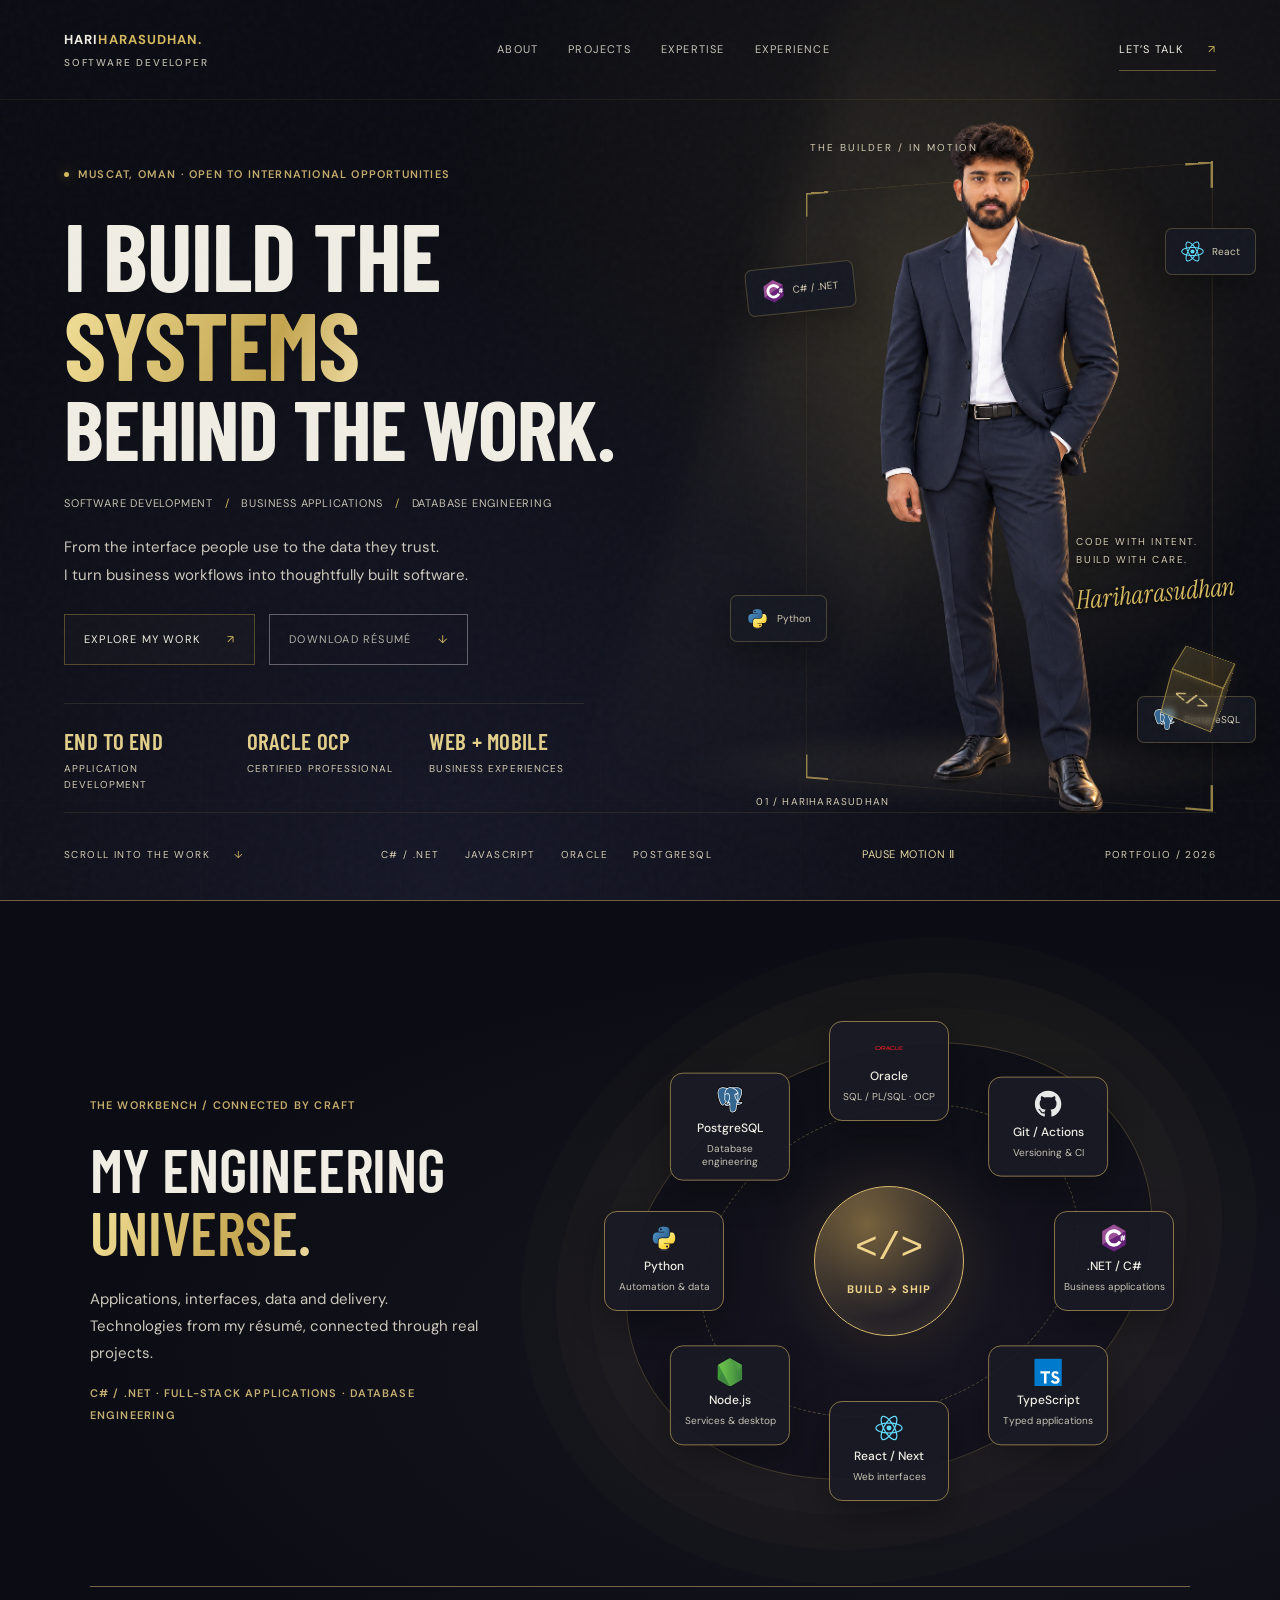
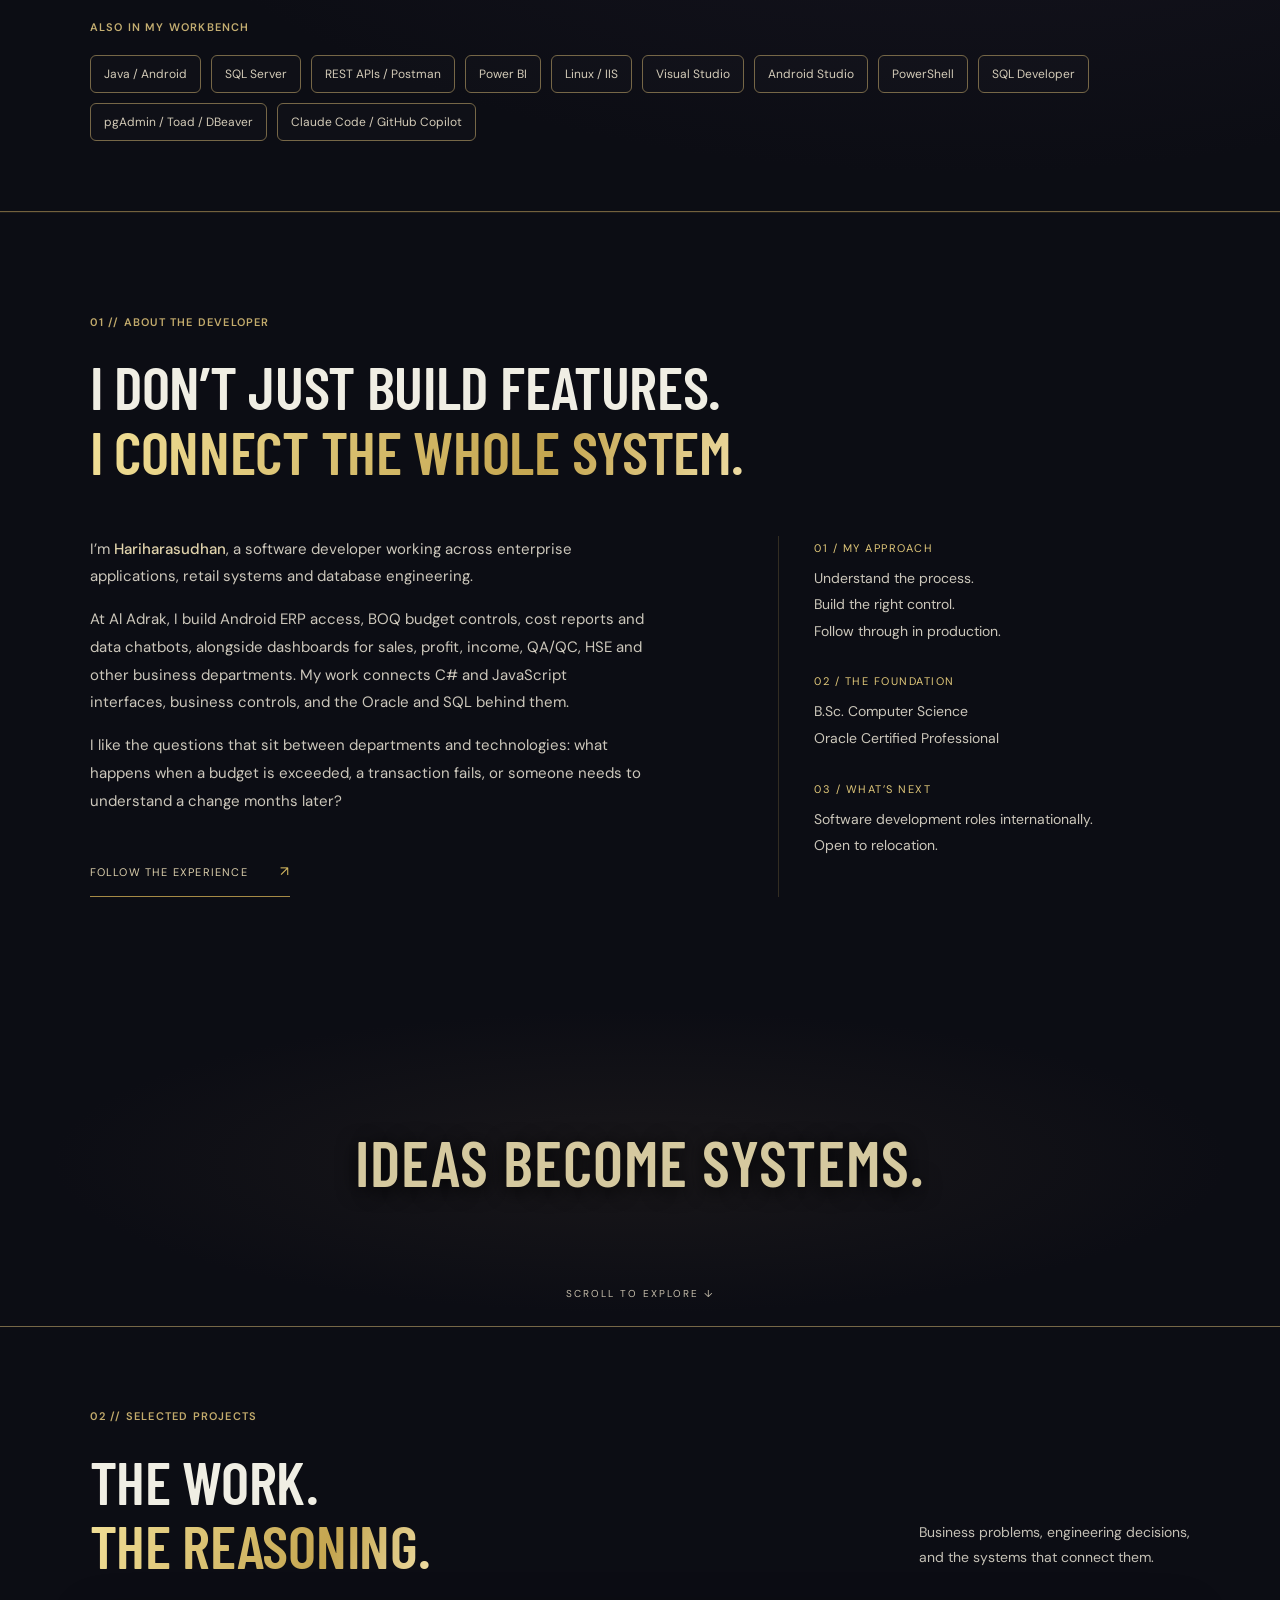
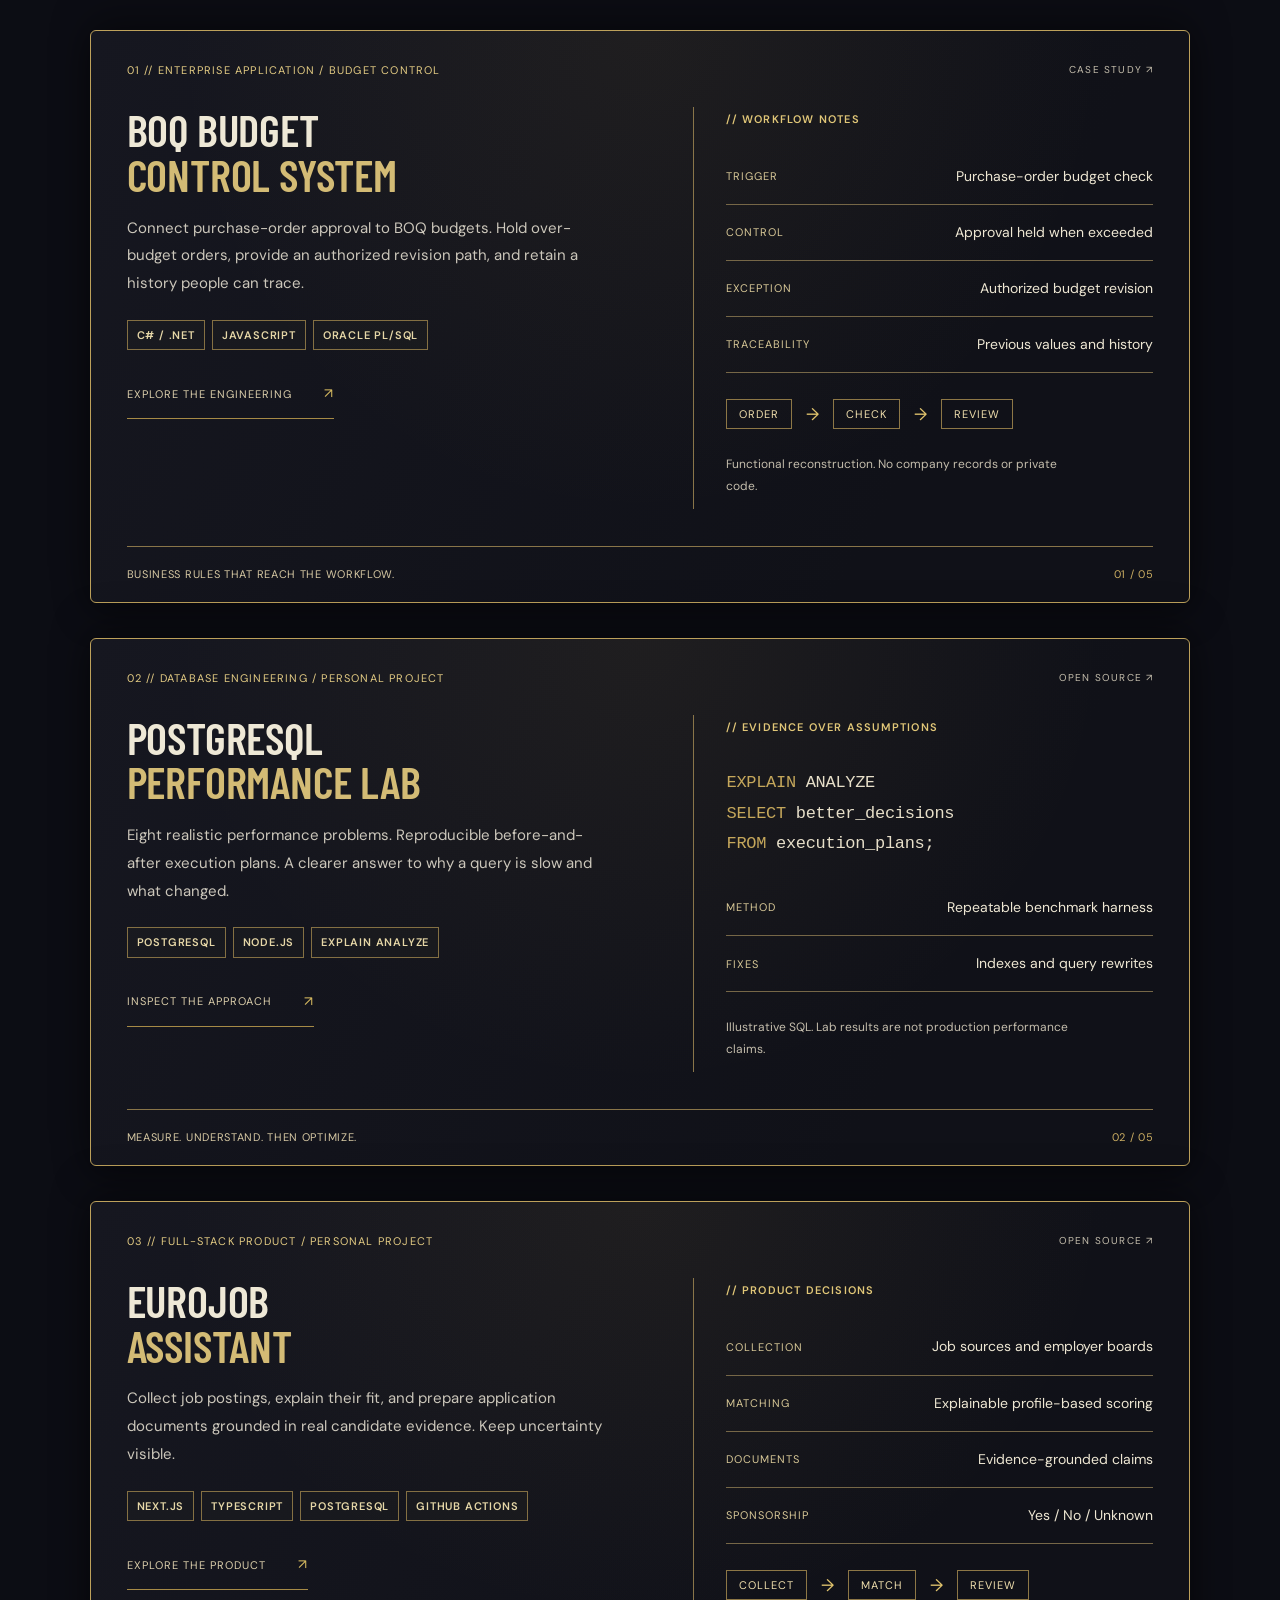
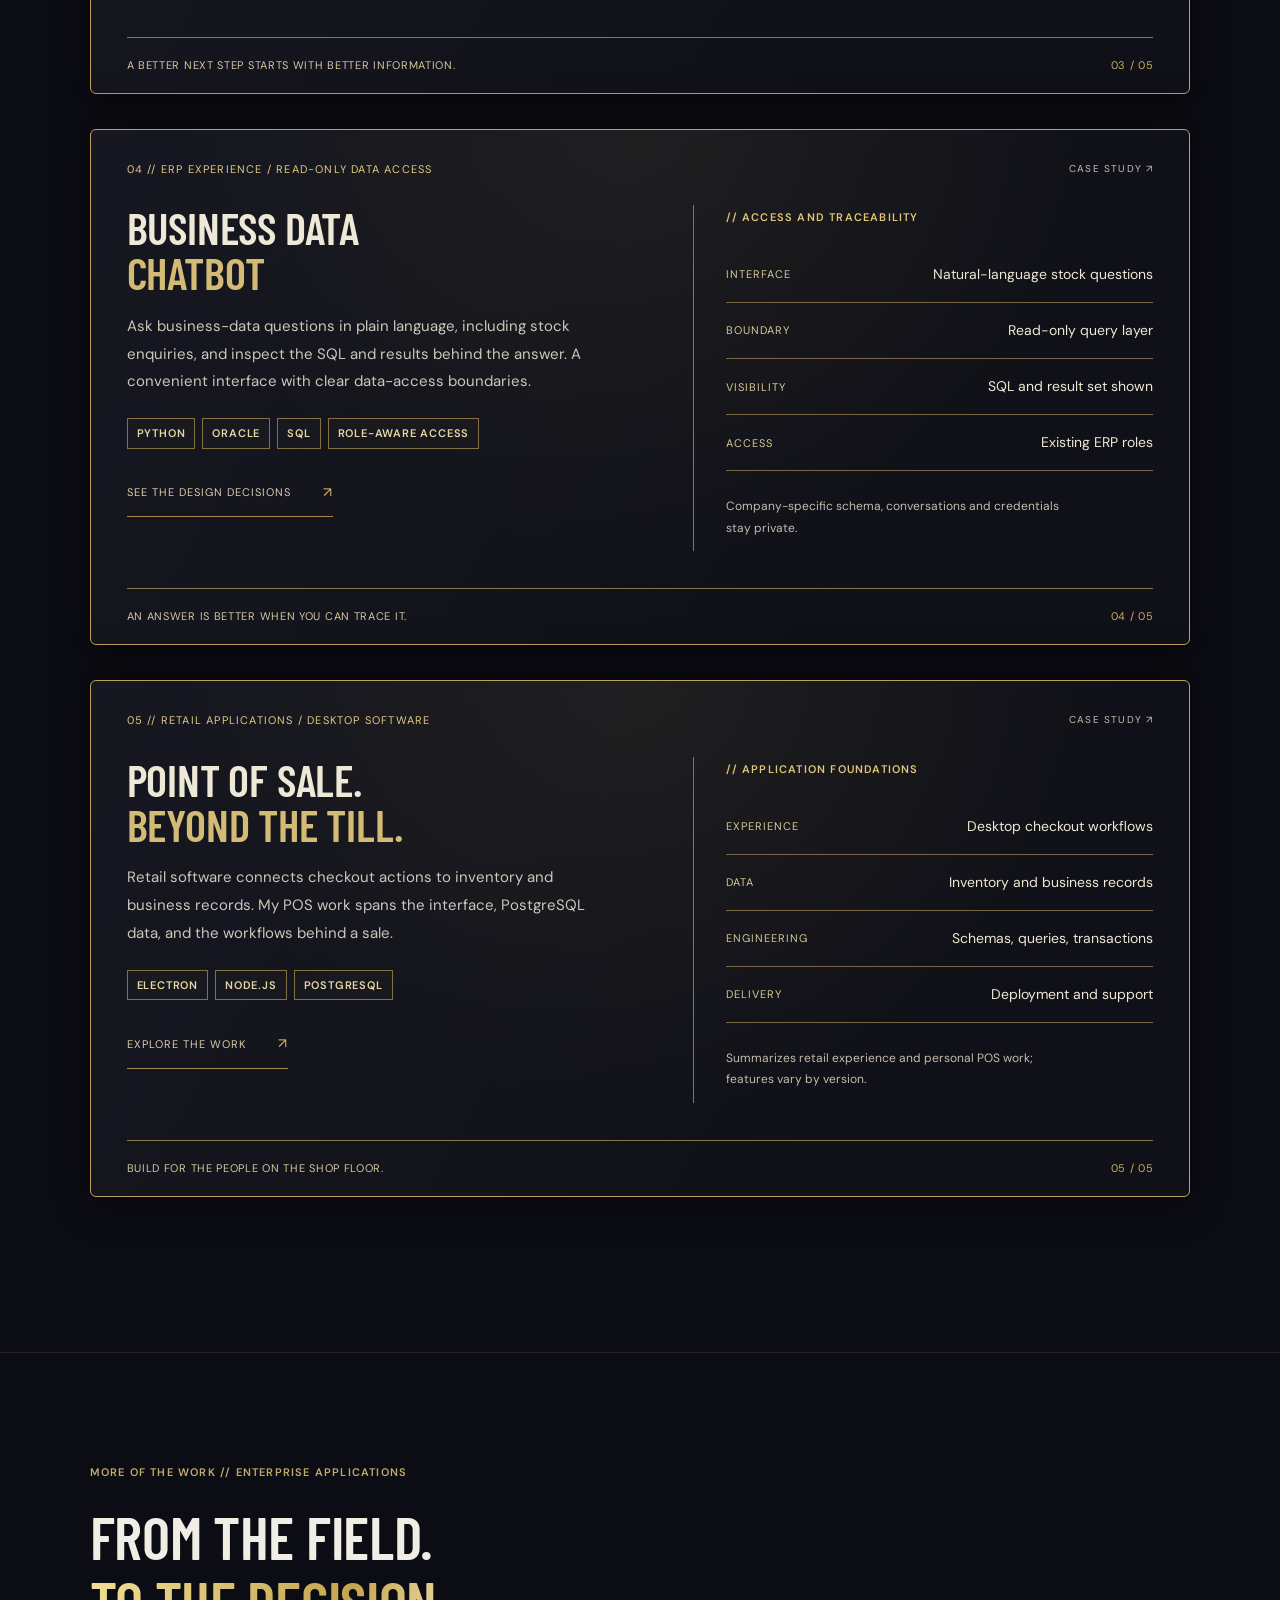
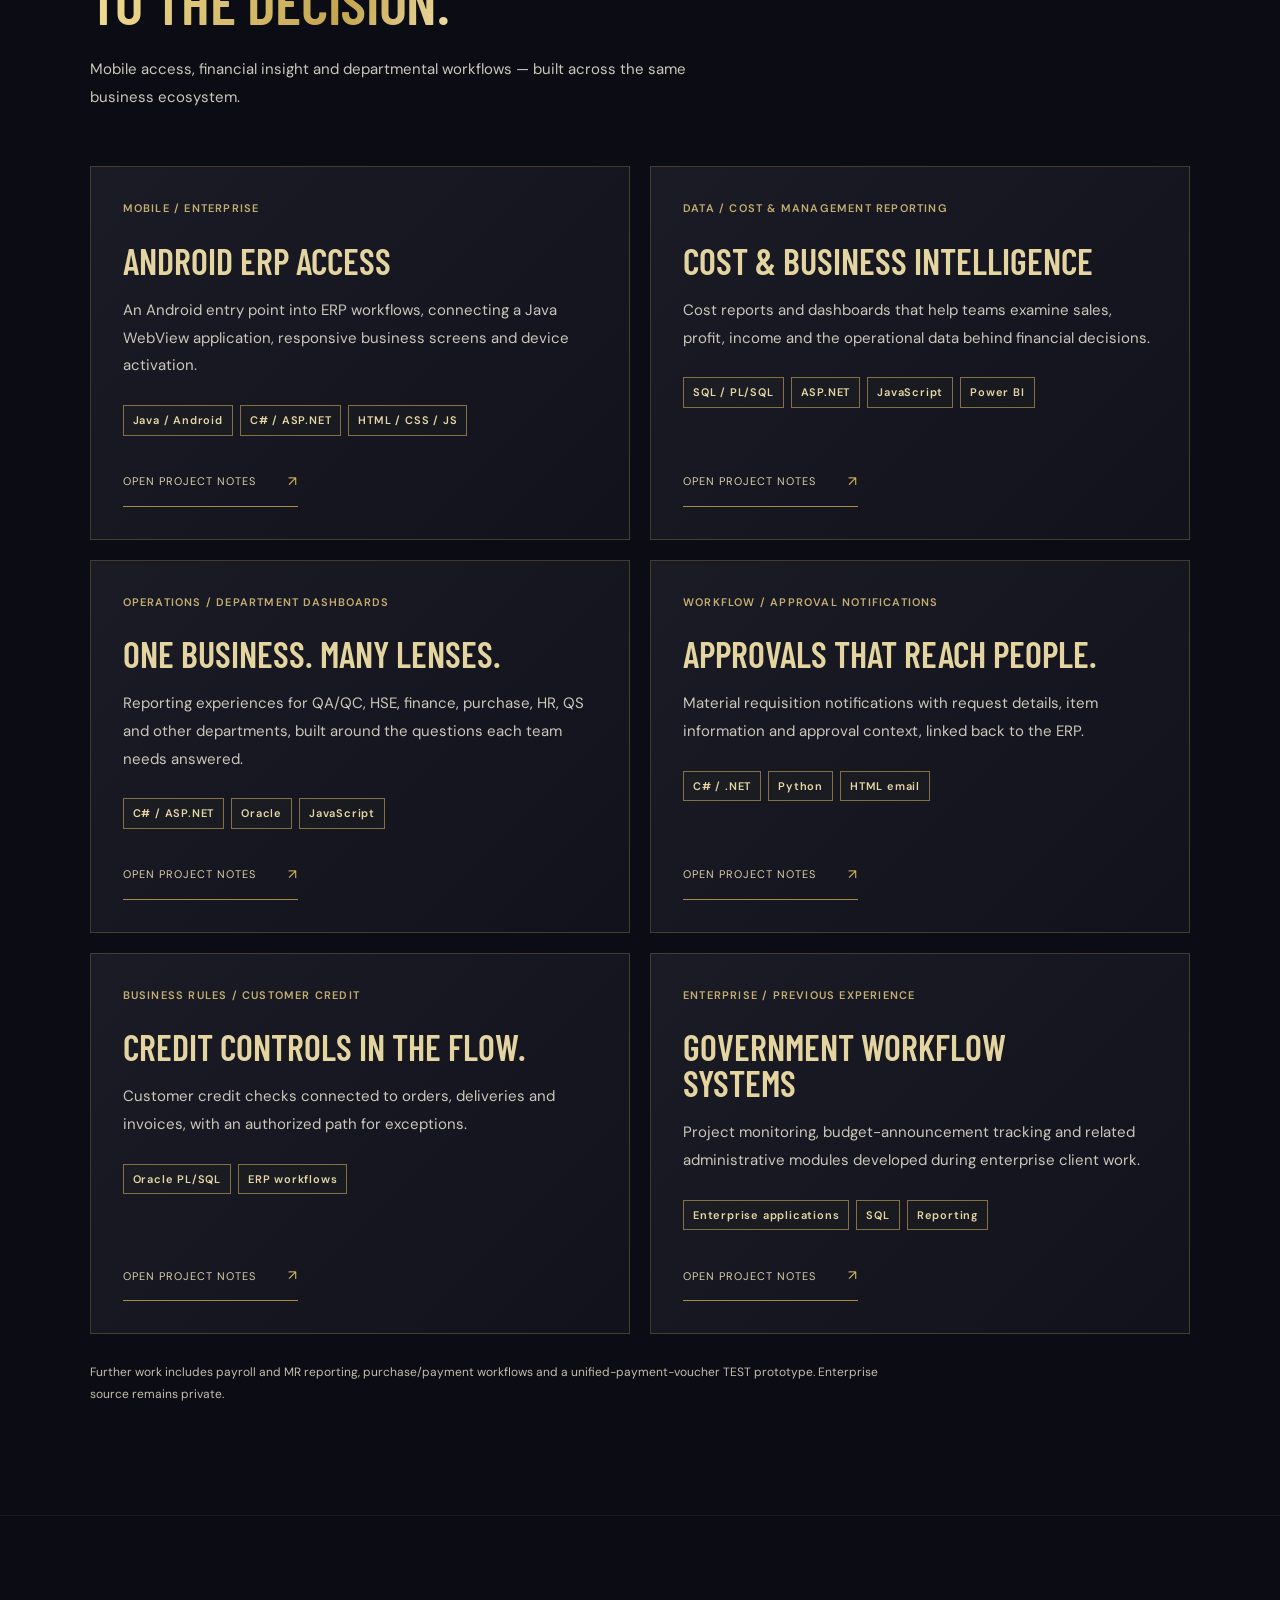
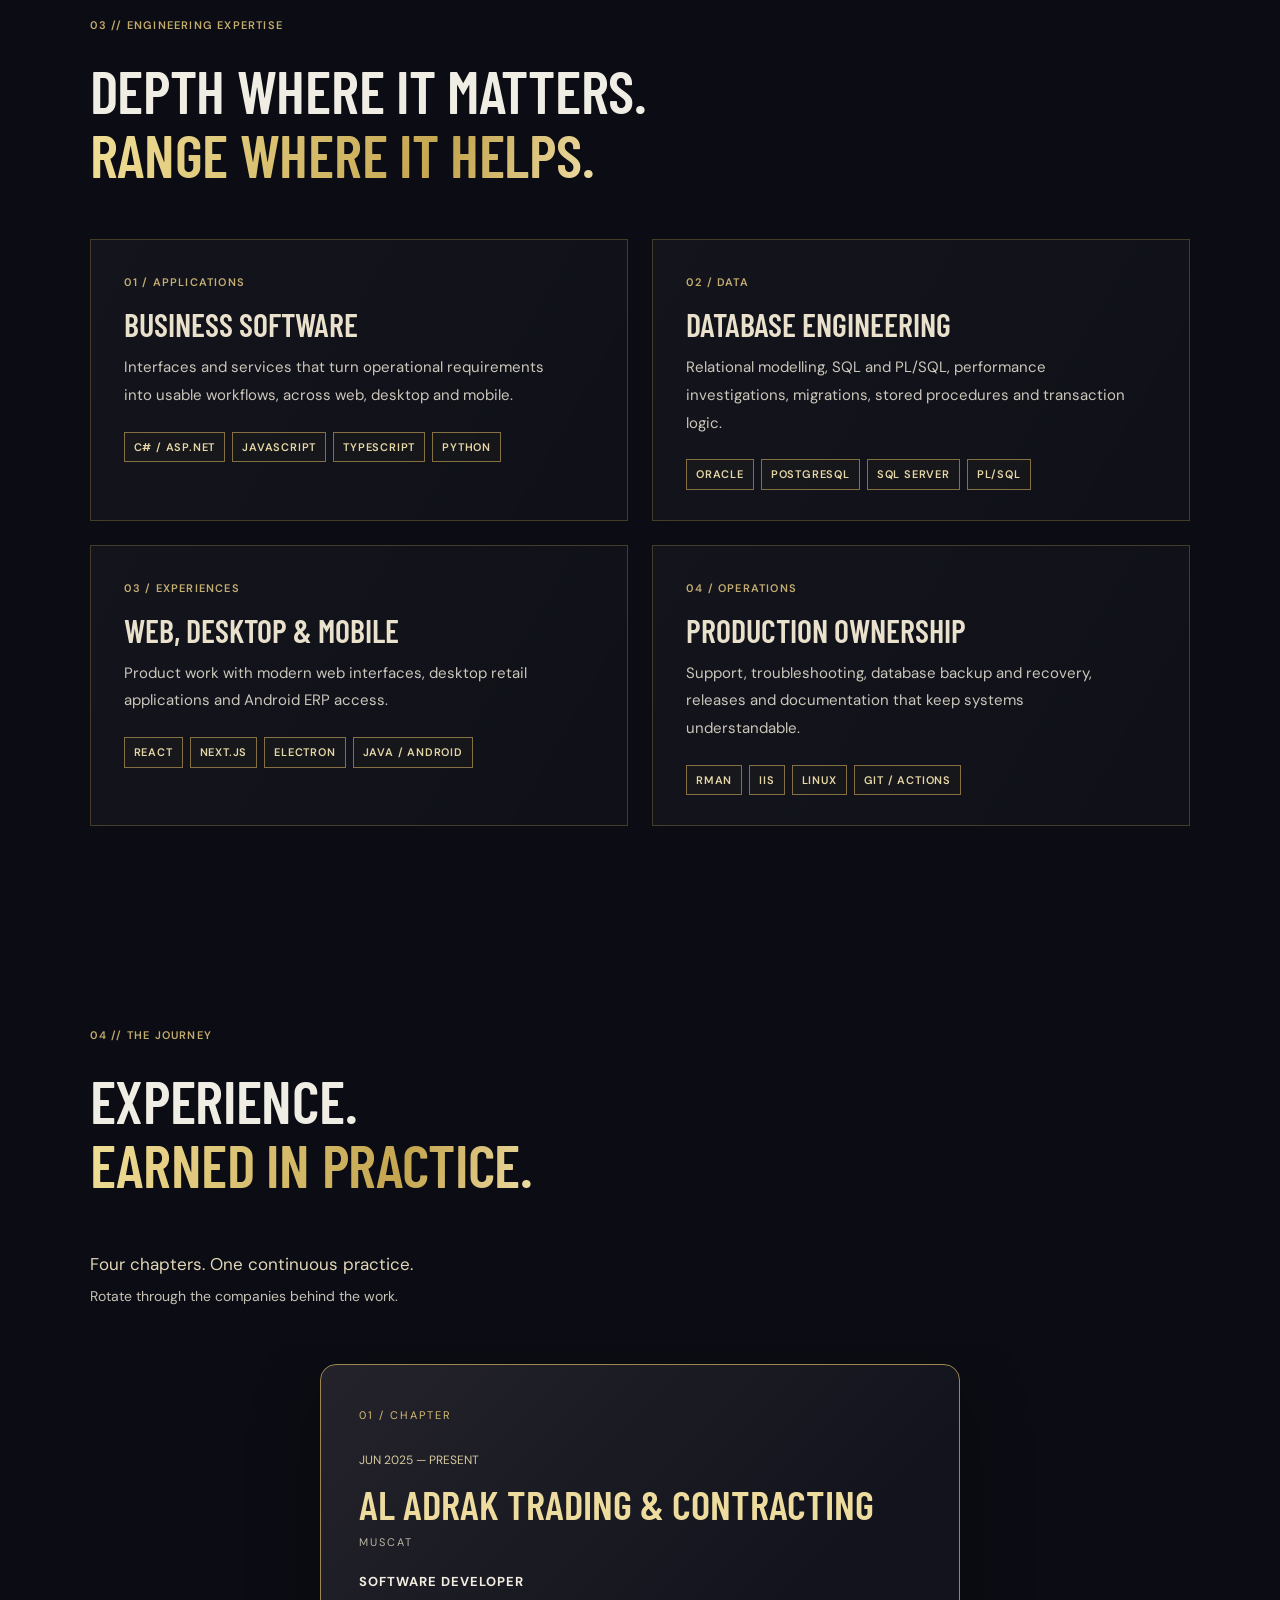
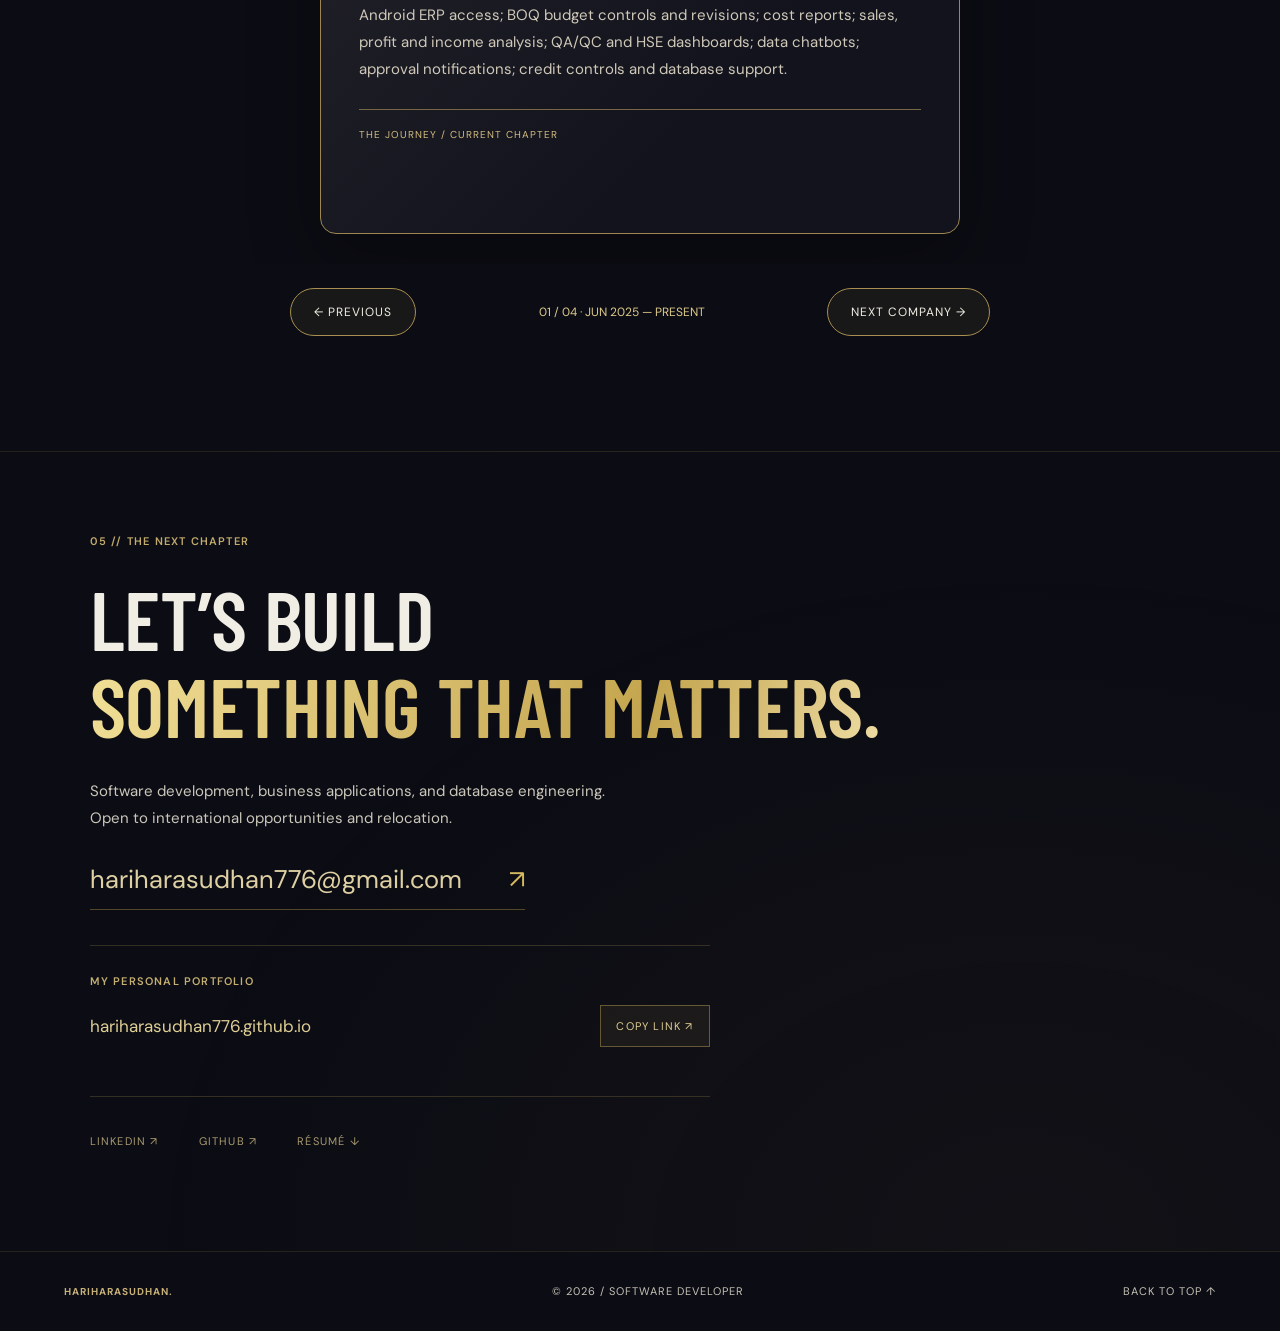
==== commit f515a9ea: "Improve portfolio readability and add experience cylinder and skill orbits" ====
--- a/index.html
+++ b/index.html
@@ -1,11 +1,11 @@
-<!doctype html><html lang="en"><head><meta charset="UTF-8"><meta name="viewport" content="width=device-width, initial-scale=1"><meta name="theme-color" content="#0c0d14"><meta name="description" content="Hariharasudhan — software developer building business applications, ERP workflows and database systems. Selected projects, engineering decisions and experience."><meta property="og:title" content="Hariharasudhan — Software Developer"><meta property="og:description" content="From business problems to software that works. Explore the projects and engineering behind the work."><meta property="og:type" content="website"><meta property="og:url" content="https://hariharasudhan776.github.io/"><meta property="og:site_name" content="Hariharasudhan"><meta property="og:image" content="https://hariharasudhan776.github.io/portrait.png"><meta name="twitter:card" content="summary_large_image"><link rel="canonical" href="https://hariharasudhan776.github.io/"><title>Hariharasudhan — Software Developer</title><link rel="icon" href="icon.svg" type="image/svg+xml"><link rel="stylesheet" href="stage.css?v=walking1"></head><body class="gold-stage"><a class="skip" href="https://hariharasudhan776.github.io/#work">Skip to projects</a><div class="noise" aria-hidden="true"></div><div class="reading-progress" aria-hidden="true"></div>
+<!doctype html><html lang="en"><head><meta charset="UTF-8"><meta name="viewport" content="width=device-width, initial-scale=1"><meta name="theme-color" content="#0c0d14"><meta name="description" content="Hariharasudhan — software developer building business applications, ERP workflows and database systems. Selected projects, engineering decisions and experience."><meta property="og:title" content="Hariharasudhan — Software Developer"><meta property="og:description" content="From business problems to software that works. Explore the projects and engineering behind the work."><meta property="og:type" content="website"><meta property="og:url" content="https://hariharasudhan776.github.io/"><meta property="og:site_name" content="Hariharasudhan"><meta property="og:image" content="https://hariharasudhan776.github.io/portrait.png"><meta name="twitter:card" content="summary_large_image"><link rel="canonical" href="https://hariharasudhan776.github.io/"><title>Hariharasudhan — Software Developer</title><link rel="icon" href="icon.svg" type="image/svg+xml"><link rel="stylesheet" href="stage.css?v=walking1"><link rel="stylesheet" href="refinements.css?v=orbit2"></head><body class="gold-stage"><a class="skip" href="https://hariharasudhan776.github.io/#work">Skip to projects</a><div class="noise" aria-hidden="true"></div><div class="reading-progress" aria-hidden="true"></div>
 <header class="topbar"><a class="identity" href="https://hariharasudhan776.github.io/#home">HARI<span>HARASUDHAN.</span><small>SOFTWARE DEVELOPER</small></a><nav aria-label="Main navigation"><a href="https://hariharasudhan776.github.io/#about">About</a><a href="https://hariharasudhan776.github.io/#work">Projects</a><a href="https://hariharasudhan776.github.io/#skills">Expertise</a><a href="https://hariharasudhan776.github.io/#experience">Experience</a></nav><details class="mobile-menu"><summary>MENU +</summary><nav aria-label="Mobile navigation"><a href="https://hariharasudhan776.github.io/#about">About</a><a href="https://hariharasudhan776.github.io/#work">Projects</a><a href="https://hariharasudhan776.github.io/#skills">Expertise</a><a href="https://hariharasudhan776.github.io/#experience">Experience</a></nav></details><a class="top-contact" href="mailto:hariharasudhan776@gmail.com">LET’S TALK <span>↗</span></a></header>
 <main><section class="opening" id="home"><div class="stage-grid" aria-hidden="true"></div><div class="spotlight one" aria-hidden="true"></div><div class="spotlight two" aria-hidden="true"></div><div class="opening-copy"><p class="overline reveal"><span class="live-dot"></span> MUSCAT, OMAN · OPEN TO INTERNATIONAL OPPORTUNITIES</p><h1 class="hero-title"><span class="title-line">I BUILD THE</span><span class="title-line gold">SYSTEMS</span><span class="title-line">BEHIND THE WORK.</span></h1><p class="hero-role reveal">SOFTWARE DEVELOPMENT <i>/</i> BUSINESS APPLICATIONS <i>/</i> DATABASE ENGINEERING</p><p class="hero-description reveal">From the interface people use to the data they trust.<br>I turn business workflows into thoughtfully built software.</p><div class="opening-actions reveal"><a class="outline-button" href="https://hariharasudhan776.github.io/#work">EXPLORE MY WORK <span>↗</span></a><a class="outline-button subtle" href="https://hariharasudhan776.github.io/Hariharasudhan_Resume.pdf" target="_blank" rel="noopener">DOWNLOAD RÉSUMÉ <span>↓</span></a></div><div class="credentials reveal"><div><strong>END TO END</strong><span>APPLICATION DEVELOPMENT</span></div><div><strong>ORACLE OCP</strong><span>CERTIFIED PROFESSIONAL</span></div><div><strong>WEB + MOBILE</strong><span>BUSINESS EXPERIENCES</span></div></div></div>
-<div class="portrait-stage"><video id="portrait-video" class="stage-video" data-src="assets/hariharasudhan-walking.mp4" poster="portrait-stage.png" muted loop playsinline preload="none" aria-label="Animated photographic portrait of Hariharasudhan walking"></video><div class="hero-tools" aria-label="AI and development tools"><span class="hero-tool tool-a"><img src="assets/codex.svg" alt="">Codex</span><span class="hero-tool tool-b"><img src="assets/claude.svg" alt="">Claude</span><span class="hero-tool tool-c"><img src="assets/vscode.svg" alt="">VS Code</span><span class="hero-tool tool-d"><img src="assets/postgresql.svg" alt="">PostgreSQL</span></div><span class="scene-caption">THE BUILDER / IN MOTION</span><div class="portrait-frame" aria-hidden="true"><i></i><i></i><i></i><i></i></div><div class="portrait-halo" aria-hidden="true"></div><div class="portrait-floor" aria-hidden="true"></div><img class="stage-portrait" src="portrait-stage.png" alt="Editorial portrait of Hariharasudhan" width="1024" height="1536" fetchpriority="high"><div class="portrait-tag"><span>CODE WITH INTENT.</span><span>BUILD WITH CARE.</span><em>Hariharasudhan</em></div><div class="floating-code" aria-hidden="true"><div class="cube-face front">&lt;/&gt;</div><div class="cube-face side"></div><div class="cube-face top"></div></div><span class="portrait-coordinate">01 / HARIHARASUDHAN</span></div>
+<div class="portrait-stage"><video id="portrait-video" class="stage-video" data-src="assets/hariharasudhan-walking.mp4" poster="portrait-stage.png" muted loop playsinline preload="none" aria-label="Animated photographic portrait of Hariharasudhan walking"></video><div class="hero-tools" aria-label="AI and development tools"><span class="hero-tool tool-a"><img src="assets/csharp.svg" alt="">C# / .NET</span><span class="hero-tool tool-b"><img src="assets/react.svg" alt="">React</span><span class="hero-tool tool-c"><img src="assets/python.svg" alt="">Python</span><span class="hero-tool tool-d"><img src="assets/postgresql.svg" alt="">PostgreSQL</span></div><span class="scene-caption">THE BUILDER / IN MOTION</span><div class="portrait-frame" aria-hidden="true"><i></i><i></i><i></i><i></i></div><div class="portrait-halo" aria-hidden="true"></div><div class="portrait-floor" aria-hidden="true"></div><img class="stage-portrait" src="portrait-stage.png" alt="Editorial portrait of Hariharasudhan" width="1024" height="1536" fetchpriority="high"><div class="portrait-tag"><span>CODE WITH INTENT.</span><span>BUILD WITH CARE.</span><em>Hariharasudhan</em></div><div class="floating-code" aria-hidden="true"><div class="cube-face front">&lt;/&gt;</div><div class="cube-face side"></div><div class="cube-face top"></div></div><span class="portrait-coordinate">01 / HARIHARASUDHAN</span></div>
 <div class="opening-bottom"><span>SCROLL INTO THE WORK <b>↓</b></span><div><span>C# / .NET</span><span>JAVASCRIPT</span><span>ORACLE</span><span>POSTGRESQL</span></div><button id="motion-toggle" class="motion-button" aria-pressed="false" type="button">PAUSE MOTION Ⅱ</button><span>PORTFOLIO / 2026</span></div></section>
-<section class="tool-studio" aria-label="Tools I work with"><div class="tool-studio-intro"><span class="small-label">THE WORKBENCH</span><p>Ideas. Tools. Execution.</p></div><div class="tool-window"><div class="tool-track"><div class="tool-token"><img src="assets/codex.svg" alt="" width="30" height="30"><div><strong>Codex</strong><small>AI coding</small></div></div><div class="tool-token"><img src="assets/claude.svg" alt="" width="30" height="30"><div><strong>Claude</strong><small>AI collaboration</small></div></div><div class="tool-token"><img src="assets/vscode.svg" alt="" width="30" height="30"><div><strong>VS Code</strong><small>Development</small></div></div><div class="tool-token"><img src="assets/oracle.svg" alt="" width="30" height="30"><div><strong>Oracle</strong><small>Database</small></div></div><div class="tool-token"><img src="assets/powershell.svg" alt="" width="30" height="30"><div><strong>PowerShell</strong><small>Automation</small></div></div><div class="tool-token"><span class="tool-glyph cmd" aria-hidden="true">&gt;_</span><div><strong>CMD</strong><small>Terminal</small></div></div><div class="tool-token"><span class="tool-glyph toad" aria-hidden="true">DB</span><div><strong>Toad</strong><small>Database tools</small></div></div><div class="tool-token"><img src="assets/postgresql.svg" alt="" width="30" height="30"><div><strong>pgAdmin</strong><small>PostgreSQL tools</small></div></div><div class="tool-clone" aria-hidden="true"><div class="tool-token"><img src="assets/codex.svg" alt="" width="30" height="30"><div><strong>Codex</strong><small>AI coding</small></div></div><div class="tool-token"><img src="assets/claude.svg" alt="" width="30" height="30"><div><strong>Claude</strong><small>AI collaboration</small></div></div><div class="tool-token"><img src="assets/vscode.svg" alt="" width="30" height="30"><div><strong>VS Code</strong><small>Development</small></div></div><div class="tool-token"><img src="assets/oracle.svg" alt="" width="30" height="30"><div><strong>Oracle</strong><small>Database</small></div></div><div class="tool-token"><img src="assets/powershell.svg" alt="" width="30" height="30"><div><strong>PowerShell</strong><small>Automation</small></div></div><div class="tool-token"><span class="tool-glyph cmd" aria-hidden="true">&gt;_</span><div><strong>CMD</strong><small>Terminal</small></div></div><div class="tool-token"><span class="tool-glyph toad" aria-hidden="true">DB</span><div><strong>Toad</strong><small>Database tools</small></div></div><div class="tool-token"><img src="assets/postgresql.svg" alt="" width="30" height="30"><div><strong>pgAdmin</strong><small>PostgreSQL tools</small></div></div></div></div></div></section><section class="about-panel shell" id="about"><div class="section-intro reveal"><p class="overline">01 // ABOUT THE DEVELOPER</p><h2>I DON’T JUST BUILD FEATURES.<br><span class="gold">I CONNECT THE WHOLE SYSTEM.</span></h2></div><div class="about-grid"><div class="about-story reveal"><p>I’m <strong>Hariharasudhan</strong>, a software developer working across enterprise applications, retail systems and database engineering.</p><p>At Al Adrak, I build Android ERP access, BOQ budget controls, cost reports and data chatbots, alongside dashboards for sales, profit, income, QA/QC, HSE and other business departments. My work connects C# and JavaScript interfaces, business controls, and the Oracle and SQL behind them.</p><p>I like the questions that sit between departments and technologies: what happens when a budget is exceeded, a transaction fails, or someone needs to understand a change months later?</p><a class="inline-link" href="https://hariharasudhan776.github.io/#experience">FOLLOW THE EXPERIENCE <span>↗</span></a></div><aside class="about-notes reveal"><div><span>01 / MY APPROACH</span><p>Understand the process.<br>Build the right control.<br>Follow through in production.</p></div><div><span>02 / THE FOUNDATION</span><p>B.Sc. Computer Science<br>Oracle Certified Professional</p></div><div><span>03 / WHAT’S NEXT</span><p>Software development roles internationally.<br>Open to relocation.</p></div></aside></div></section>
-<section class="work-panel shell" id="work"><div class="section-intro reveal"><p class="overline">02 // SELECTED PROJECTS</p><div class="heading-row"><h2>THE WORK.<br><span class="gold">THE REASONING.</span></h2><p>Business problems, engineering decisions,<br>and the systems that connect them.</p></div></div><div class="stacked-projects">
-<article class="project-card" style="--card:0"><div class="card-head"><span>01 // ENTERPRISE APPLICATION / BUDGET CONTROL</span><span>CASE STUDY ↗</span></div><div class="project-grid"><div class="project-story"><h3>BOQ BUDGET<br><span>CONTROL SYSTEM</span></h3><p>Connect purchase-order approval to BOQ budgets. Hold over-budget orders, provide an authorized revision path, and retain a history people can trace.</p><div class="tech-tags"><span>C# / .NET</span><span>JAVASCRIPT</span><span>ORACLE PL/SQL</span></div><button class="inline-link" data-open="budget">EXPLORE THE ENGINEERING <span>↗</span></button></div><div class="architecture"><span class="small-label">// WORKFLOW NOTES</span><dl><div><dt>TRIGGER</dt><dd>Purchase-order budget check</dd></div><div><dt>CONTROL</dt><dd>Approval held when exceeded</dd></div><div><dt>EXCEPTION</dt><dd>Authorized budget revision</dd></div><div><dt>TRACEABILITY</dt><dd>Previous values and history</dd></div></dl><div class="flow-strip"><span>ORDER</span><b>→</b><span>CHECK</span><b>→</b><span>REVIEW</span></div><p class="privacy-note">Functional reconstruction. No company records or private code.</p></div></div><div class="card-foot"><span>BUSINESS RULES THAT REACH THE WORKFLOW.</span><span>01 / 05</span></div></article>
+<section class="solar-workbench shell" id="tools" aria-label="Tools I work with"><div class="solar-copy"><p class="overline">THE WORKBENCH / CONNECTED BY CRAFT</p><h2>MY ENGINEERING<br><span class="gold">UNIVERSE.</span></h2><p>Applications, interfaces, data and delivery. Technologies from my résumé, connected through real projects.</p><span class="small-label">C# / .NET · FULL-STACK APPLICATIONS · DATABASE ENGINEERING</span></div><div class="solar-scene"><div class="solar-disc" aria-hidden="true"></div><div class="solar-core"><span>&lt;/&gt;</span><strong>BUILD → SHIP</strong></div><div class="orbit-path" style="--phase:0deg"><div class="orbit-node"><span class="orbit-icon"><img src="assets/csharp.svg" alt="" width="28" height="28"></span><strong>.NET / C#</strong><small>Business applications</small></div></div><div class="orbit-path" style="--phase:45deg"><div class="orbit-node"><span class="orbit-icon"><img src="assets/typescript.svg" alt="" width="28" height="28"></span><strong>TypeScript</strong><small>Typed applications</small></div></div><div class="orbit-path" style="--phase:90deg"><div class="orbit-node"><span class="orbit-icon"><img src="assets/react.svg" alt="" width="28" height="28"></span><strong>React / Next</strong><small>Web interfaces</small></div></div><div class="orbit-path" style="--phase:135deg"><div class="orbit-node"><span class="orbit-icon"><img src="assets/nodejs.svg" alt="" width="28" height="28"></span><strong>Node.js</strong><small>Services & desktop</small></div></div><div class="orbit-path" style="--phase:180deg"><div class="orbit-node"><span class="orbit-icon"><img src="assets/python.svg" alt="" width="28" height="28"></span><strong>Python</strong><small>Automation & data</small></div></div><div class="orbit-path" style="--phase:225deg"><div class="orbit-node"><span class="orbit-icon"><img src="assets/postgresql.svg" alt="" width="28" height="28"></span><strong>PostgreSQL</strong><small>Database engineering</small></div></div><div class="orbit-path" style="--phase:270deg"><div class="orbit-node"><span class="orbit-icon"><img src="assets/oracle.svg" alt="" width="28" height="28"></span><strong>Oracle</strong><small>SQL / PL/SQL · OCP</small></div></div><div class="orbit-path" style="--phase:315deg"><div class="orbit-node"><span class="orbit-icon"><img src="assets/github.svg" alt="" width="28" height="28"></span><strong>Git / Actions</strong><small>Versioning & CI</small></div></div></div><div class="supporting-tools"><span class="small-label">ALSO IN MY WORKBENCH</span><ul><li>Java / Android</li><li>SQL Server</li><li>REST APIs / Postman</li><li>Power BI</li><li>Linux / IIS</li><li>Visual Studio</li><li>Android Studio</li><li>PowerShell</li><li>SQL Developer</li><li>pgAdmin / Toad / DBeaver</li><li>Claude Code / GitHub Copilot</li></ul></div></section><section class="about-panel shell" id="about"><div class="section-intro reveal"><p class="overline">01 // ABOUT THE DEVELOPER</p><h2>I DON’T JUST BUILD FEATURES.<br><span class="gold">I CONNECT THE WHOLE SYSTEM.</span></h2></div><div class="about-grid"><div class="about-story reveal"><p>I’m <strong>Hariharasudhan</strong>, a software developer working across enterprise applications, retail systems and database engineering.</p><p>At Al Adrak, I build Android ERP access, BOQ budget controls, cost reports and data chatbots, alongside dashboards for sales, profit, income, QA/QC, HSE and other business departments. My work connects C# and JavaScript interfaces, business controls, and the Oracle and SQL behind them.</p><p>I like the questions that sit between departments and technologies: what happens when a budget is exceeded, a transaction fails, or someone needs to understand a change months later?</p><a class="inline-link" href="https://hariharasudhan776.github.io/#experience">FOLLOW THE EXPERIENCE <span>↗</span></a></div><aside class="about-notes reveal"><div><span>01 / MY APPROACH</span><p>Understand the process.<br>Build the right control.<br>Follow through in production.</p></div><div><span>02 / THE FOUNDATION</span><p>B.Sc. Computer Science<br>Oracle Certified Professional</p></div><div><span>03 / WHAT’S NEXT</span><p>Software development roles internationally.<br>Open to relocation.</p></div></aside></div></section>
+<div class="scroll-film" aria-hidden="true"><div class="film-caption">IDEAS BECOME SYSTEMS.</div><div class="film-slices"><i style="--slice:0;--offset:2;background-position:center 0%"></i><i style="--slice:1;--offset:1;background-position:center 25%"></i><i style="--slice:2;--offset:0;background-position:center 50%"></i><i style="--slice:3;--offset:1;background-position:center 75%"></i><i style="--slice:4;--offset:2;background-position:center 100%"></i></div><span>SCROLL TO EXPLORE ↓</span></div><section class="work-panel shell" id="work"><div class="section-intro reveal"><p class="overline">02 // SELECTED PROJECTS</p><div class="heading-row"><h2>THE WORK.<br><span class="gold">THE REASONING.</span></h2><p>Business problems, engineering decisions,<br>and the systems that connect them.</p></div></div><div class="stacked-projects">
+<article class="project-card" id="budget-control" style="--card:0"><div class="card-head"><span>01 // ENTERPRISE APPLICATION / BUDGET CONTROL</span><span>CASE STUDY ↗</span></div><div class="project-grid"><div class="project-story"><h3>BOQ BUDGET<br><span>CONTROL SYSTEM</span></h3><p>Connect purchase-order approval to BOQ budgets. Hold over-budget orders, provide an authorized revision path, and retain a history people can trace.</p><div class="tech-tags"><span>C# / .NET</span><span>JAVASCRIPT</span><span>ORACLE PL/SQL</span></div><button class="inline-link" data-open="budget">EXPLORE THE ENGINEERING <span>↗</span></button></div><div class="architecture"><span class="small-label">// WORKFLOW NOTES</span><dl><div><dt>TRIGGER</dt><dd>Purchase-order budget check</dd></div><div><dt>CONTROL</dt><dd>Approval held when exceeded</dd></div><div><dt>EXCEPTION</dt><dd>Authorized budget revision</dd></div><div><dt>TRACEABILITY</dt><dd>Previous values and history</dd></div></dl><div class="flow-strip"><span>ORDER</span><b>→</b><span>CHECK</span><b>→</b><span>REVIEW</span></div><p class="privacy-note">Functional reconstruction. No company records or private code.</p></div></div><div class="card-foot"><span>BUSINESS RULES THAT REACH THE WORKFLOW.</span><span>01 / 05</span></div></article>
 <article class="project-card" style="--card:1"><div class="card-head"><span>02 // DATABASE ENGINEERING / PERSONAL PROJECT</span><span>OPEN SOURCE ↗</span></div><div class="project-grid"><div class="project-story"><h3>POSTGRESQL<br><span>PERFORMANCE LAB</span></h3><p>Eight realistic performance problems. Reproducible before-and-after execution plans. A clearer answer to why a query is slow and what changed.</p><div class="tech-tags"><span>POSTGRESQL</span><span>NODE.JS</span><span>EXPLAIN ANALYZE</span></div><button class="inline-link" data-open="postgres">INSPECT THE APPROACH <span>↗</span></button></div><div class="architecture code-notes"><span class="small-label">// EVIDENCE OVER ASSUMPTIONS</span><pre><span>EXPLAIN</span> ANALYZE
 <span>SELECT</span> better_decisions
 <span>FROM</span> execution_plans;</pre><dl><div><dt>METHOD</dt><dd>Repeatable benchmark harness</dd></div><div><dt>FIXES</dt><dd>Indexes and query rewrites</dd></div></dl><p class="privacy-note">Illustrative SQL. Lab results are not production performance claims.</p></div></div><div class="card-foot"><span>MEASURE. UNDERSTAND. THEN OPTIMIZE.</span><span>02 / 05</span></div></article>
@@ -14,6 +14,6 @@
 <article class="project-card" style="--card:4"><div class="card-head"><span>05 // RETAIL APPLICATIONS / DESKTOP SOFTWARE</span><span>CASE STUDY ↗</span></div><div class="project-grid"><div class="project-story"><h3>POINT OF SALE.<br><span>BEYOND THE TILL.</span></h3><p>Retail software connects checkout actions to inventory and business records. My POS work spans the interface, PostgreSQL data, and the workflows behind a sale.</p><div class="tech-tags"><span>ELECTRON</span><span>NODE.JS</span><span>POSTGRESQL</span></div><button class="inline-link" data-open="pos">EXPLORE THE WORK <span>↗</span></button></div><div class="architecture"><span class="small-label">// APPLICATION FOUNDATIONS</span><dl><div><dt>EXPERIENCE</dt><dd>Desktop checkout workflows</dd></div><div><dt>DATA</dt><dd>Inventory and business records</dd></div><div><dt>ENGINEERING</dt><dd>Schemas, queries, transactions</dd></div><div><dt>DELIVERY</dt><dd>Deployment and support</dd></div></dl><p class="privacy-note">Summarizes retail experience and personal POS work; features vary by version.</p></div></div><div class="card-foot"><span>BUILD FOR THE PEOPLE ON THE SHOP FLOOR.</span><span>05 / 05</span></div></article>
 </div></section>
 <section class="project-library shell" id="more-work"><div class="section-intro reveal"><p class="overline">MORE OF THE WORK // ENTERPRISE APPLICATIONS</p><h2>FROM THE FIELD.<br><span class="gold">TO THE DECISION.</span></h2><p class="library-intro">Mobile access, financial insight and departmental workflows — built across the same business ecosystem.</p></div><div class="library-grid"><article class="library-card reveal"><span class="small-label">MOBILE / ENTERPRISE</span><h3>ANDROID ERP ACCESS</h3><p>An Android entry point into ERP workflows, connecting a Java WebView application, responsive business screens and device activation.</p><div class="tech-tags"><span>Java / Android</span><span>C# / ASP.NET</span><span>HTML / CSS / JS</span></div><button class="inline-link" data-open="android">OPEN PROJECT NOTES <span>↗</span></button></article><article class="library-card reveal"><span class="small-label">DATA / COST & MANAGEMENT REPORTING</span><h3>COST & BUSINESS INTELLIGENCE</h3><p>Cost reports and dashboards that help teams examine sales, profit, income and the operational data behind financial decisions.</p><div class="tech-tags"><span>SQL / PL/SQL</span><span>ASP.NET</span><span>JavaScript</span><span>Power BI</span></div><button class="inline-link" data-open="reports">OPEN PROJECT NOTES <span>↗</span></button></article><article class="library-card reveal"><span class="small-label">OPERATIONS / DEPARTMENT DASHBOARDS</span><h3>ONE BUSINESS. MANY LENSES.</h3><p>Reporting experiences for QA/QC, HSE, finance, purchase, HR, QS and other departments, built around the questions each team needs answered.</p><div class="tech-tags"><span>C# / ASP.NET</span><span>Oracle</span><span>JavaScript</span></div><button class="inline-link" data-open="departments">OPEN PROJECT NOTES <span>↗</span></button></article><article class="library-card reveal"><span class="small-label">WORKFLOW / APPROVAL NOTIFICATIONS</span><h3>APPROVALS THAT REACH PEOPLE.</h3><p>Material requisition notifications with request details, item information and approval context, linked back to the ERP.</p><div class="tech-tags"><span>C# / .NET</span><span>Python</span><span>HTML email</span></div><button class="inline-link" data-open="notifications">OPEN PROJECT NOTES <span>↗</span></button></article><article class="library-card reveal"><span class="small-label">BUSINESS RULES / CUSTOMER CREDIT</span><h3>CREDIT CONTROLS IN THE FLOW.</h3><p>Customer credit checks connected to orders, deliveries and invoices, with an authorized path for exceptions.</p><div class="tech-tags"><span>Oracle PL/SQL</span><span>ERP workflows</span></div><button class="inline-link" data-open="credit">OPEN PROJECT NOTES <span>↗</span></button></article><article class="library-card reveal"><span class="small-label">ENTERPRISE / PREVIOUS EXPERIENCE</span><h3>GOVERNMENT WORKFLOW SYSTEMS</h3><p>Project monitoring, budget-announcement tracking and related administrative modules developed during enterprise client work.</p><div class="tech-tags"><span>Enterprise applications</span><span>SQL</span><span>Reporting</span></div><button class="inline-link" data-open="government">OPEN PROJECT NOTES <span>↗</span></button></article></div><p class="library-footnote">Further work includes payroll and MR reporting, purchase/payment workflows and a unified-payment-voucher TEST prototype. Enterprise source remains private.</p></section><section class="skills-panel shell" id="skills"><div class="section-intro reveal"><p class="overline">03 // ENGINEERING EXPERTISE</p><h2>DEPTH WHERE IT MATTERS.<br><span class="gold">RANGE WHERE IT HELPS.</span></h2></div><div class="expertise-grid"><article class="expertise-card reveal"><span class="small-label">01 / APPLICATIONS</span><h3>BUSINESS SOFTWARE</h3><p>Interfaces and services that turn operational requirements into usable workflows, across web, desktop and mobile.</p><div class="tech-tags"><span>C# / ASP.NET</span><span>JAVASCRIPT</span><span>TYPESCRIPT</span><span>PYTHON</span></div></article><article class="expertise-card reveal"><span class="small-label">02 / DATA</span><h3>DATABASE ENGINEERING</h3><p>Relational modelling, SQL and PL/SQL, performance investigations, migrations, stored procedures and transaction logic.</p><div class="tech-tags"><span>ORACLE</span><span>POSTGRESQL</span><span>SQL SERVER</span><span>PL/SQL</span></div></article><article class="expertise-card reveal"><span class="small-label">03 / EXPERIENCES</span><h3>WEB, DESKTOP & MOBILE</h3><p>Product work with modern web interfaces, desktop retail applications and Android ERP access.</p><div class="tech-tags"><span>REACT</span><span>NEXT.JS</span><span>ELECTRON</span><span>JAVA / ANDROID</span></div></article><article class="expertise-card reveal"><span class="small-label">04 / OPERATIONS</span><h3>PRODUCTION OWNERSHIP</h3><p>Support, troubleshooting, database backup and recovery, releases and documentation that keep systems understandable.</p><div class="tech-tags"><span>RMAN</span><span>IIS</span><span>LINUX</span><span>GIT / ACTIONS</span></div></article></div></section>
-<section class="experience-panel shell" id="experience"><div class="section-intro reveal"><p class="overline">04 // THE JOURNEY</p><h2>EXPERIENCE.<br><span class="gold">EARNED IN PRACTICE.</span></h2></div><div class="career-line"><article class="career-row reveal"><p>JUN 2025 — PRESENT</p><span class="career-node"></span><div><h3>SOFTWARE DEVELOPER</h3><span>AL ADRAK TRADING & CONTRACTING / MUSCAT</span><p>Android ERP access; BOQ budget controls and revisions; cost reports; sales, profit and income analysis; QA/QC and HSE dashboards; data chatbots; approval notifications; credit controls and database support.</p></div></article><article class="career-row reveal"><p>APR 2024 — APR 2025</p><span class="career-node"></span><div><h3>SOFTWARE DEVELOPER</h3><span>AGILE LABS / BENGALURU</span><p>Enterprise client applications, government workflows, database reporting, onboarding data loads and production support.</p></div></article><article class="career-row reveal"><p>OCT 2022 — NOV 2023</p><span class="career-node"></span><div><h3>ASSOCIATE SOFTWARE DEVELOPER</h3><span>WORLD OF BRANDS / BENGALURU</span><p>Retail point-of-sale software, PostgreSQL schemas, query optimization and deployment support.</p></div></article><article class="career-row reveal"><p>JAN 2021 — SEP 2022</p><span class="career-node"></span><div><h3>SOFTWARE TRAINEE</h3><span>INNOSTEX TECHNOLOGIES / BENGALURU</span><p>Oracle and PostgreSQL, migrations, query debugging, configuration and application maintenance.</p></div></article></div></section>
+<section class="experience-panel shell" id="experience"><div class="section-intro reveal"><p class="overline">04 // THE JOURNEY</p><h2>EXPERIENCE.<br><span class="gold">EARNED IN PRACTICE.</span></h2></div><div class="company-carousel" id="career-chapters" role="region" aria-roledescription="carousel" aria-label="Company experience"><p class="carousel-intro">Four chapters. One continuous practice.<br><span>Rotate through the companies behind the work.</span></p><div class="cylinder-window"><div class="company-cylinder"><article class="company-card" aria-label="1 of 4"><span class="company-number">01 / CHAPTER</span><p class="company-date">JUN 2025 — PRESENT</p><h3>AL ADRAK TRADING & CONTRACTING</h3><p class="company-location">MUSCAT</p><h4>SOFTWARE DEVELOPER</h4><p class="company-description">Android ERP access; BOQ budget controls and revisions; cost reports; sales, profit and income analysis; QA/QC and HSE dashboards; data chatbots; approval notifications; credit controls and database support.</p><span class="company-end">THE JOURNEY / CURRENT CHAPTER</span></article><article class="company-card" aria-label="2 of 4"><span class="company-number">02 / CHAPTER</span><p class="company-date">APR 2024 — APR 2025</p><h3>AGILE LABS</h3><p class="company-location">BENGALURU</p><h4>SOFTWARE DEVELOPER</h4><p class="company-description">Enterprise client applications, government workflows, database reporting, onboarding data loads and production support.</p><span class="company-end">THE JOURNEY / FOUNDATIONS IN PRACTICE</span></article><article class="company-card" aria-label="3 of 4"><span class="company-number">03 / CHAPTER</span><p class="company-date">OCT 2022 — NOV 2023</p><h3>WORLD OF BRANDS</h3><p class="company-location">BENGALURU</p><h4>ASSOCIATE SOFTWARE DEVELOPER</h4><p class="company-description">Retail point-of-sale software, PostgreSQL schemas, query optimization and deployment support.</p><span class="company-end">THE JOURNEY / FOUNDATIONS IN PRACTICE</span></article><article class="company-card" aria-label="4 of 4"><span class="company-number">04 / CHAPTER</span><p class="company-date">JAN 2021 — SEP 2022</p><h3>INNOSTEX TECHNOLOGIES</h3><p class="company-location">BENGALURU</p><h4>SOFTWARE TRAINEE</h4><p class="company-description">Oracle and PostgreSQL, migrations, query debugging, configuration and application maintenance.</p><span class="company-end">THE JOURNEY / FOUNDATIONS IN PRACTICE</span></article></div></div><div class="carousel-controls" hidden><button type="button" data-career-prev aria-label="Previous company">← <span>PREVIOUS</span></button><p class="career-status" aria-live="polite" aria-atomic="true"></p><button type="button" data-career-next aria-label="Next company"><span>NEXT COMPANY</span> →</button></div></div></section>
 <section class="contact-panel shell" id="contact"><p class="overline reveal">05 // THE NEXT CHAPTER</p><h2 class="reveal">LET’S BUILD<br><span class="gold">SOMETHING THAT MATTERS.</span></h2><p class="contact-description reveal">Software development, business applications, and database engineering.<br>Open to international opportunities and relocation.</p><a class="contact-email reveal" href="mailto:hariharasudhan776@gmail.com">hariharasudhan776@gmail.com <span>↗</span></a><div class="personal-address reveal"><span class="small-label">MY PERSONAL PORTFOLIO</span><div><a href="https://hariharasudhan776.github.io/">hariharasudhan776.github.io</a><button id="copy-portfolio" type="button">COPY LINK ↗</button></div><p id="copy-status" role="status" aria-live="polite"></p></div><div class="contact-links reveal"><a href="https://www.linkedin.com/in/hari-hara-sudhan-115341188" target="_blank" rel="noopener">LINKEDIN ↗</a><a href="https://github.com/Hariharasudhan776" target="_blank" rel="noopener">GITHUB ↗</a><a href="https://hariharasudhan776.github.io/Hariharasudhan_Resume.pdf" target="_blank" rel="noopener">RÉSUMÉ ↓</a></div></section></main>
-<footer><a class="identity" href="https://hariharasudhan776.github.io/#home">HARIHARASUDHAN.</a><span>© <span id="year">2026</span> / SOFTWARE DEVELOPER</span><a href="https://hariharasudhan776.github.io/#home">BACK TO TOP ↑</a></footer><dialog id="case-dialog" aria-labelledby="case-title"><button class="dialog-close" aria-label="Close case study" autofocus>CLOSE ×</button><div id="case-content"></div></dialog><script src="stage.js?v=walking1" defer></script><script src="portrait-video.js?v=walking1" defer></script></body></html>
+<footer><a class="identity" href="https://hariharasudhan776.github.io/#home">HARIHARASUDHAN.</a><span>© <span id="year">2026</span> / SOFTWARE DEVELOPER</span><a href="https://hariharasudhan776.github.io/#home">BACK TO TOP ↑</a></footer><dialog id="case-dialog" aria-labelledby="case-title"><button class="dialog-close" aria-label="Close case study" autofocus>CLOSE ×</button><div id="case-content"></div></dialog><script src="stage.js?v=orbit2" defer></script><script src="portrait-video.js?v=walking1" defer></script><script src="refinements.js?v=orbit2" defer></script></body></html>
--- a/refinements.css
+++ b/refinements.css
@@ -0,0 +1,56 @@
+/* Readable editorial type: information stays visible at every breakpoint. */
+:root{--muted:#c5c1b6;--line:#887744}
+.overline,.small-label,.card-head,.inline-link,.outline-button,.contact-links,.top-contact,.topbar nav a,.personal-address button{font-size:11px;line-height:1.7;letter-spacing:1.2px}
+.identity small{font-size:10px;color:#bdb9aa;letter-spacing:1.8px}
+.hero-role{font-size:11px;letter-spacing:.8px}.hero-description,.about-story>p,.project-story>p,.library-card p,.expertise-card p,.library-intro,.contact-description{font-size:15px;line-height:1.85;color:#ccc7bb}
+.credentials span,.opening-bottom,.opening-bottom>div,.portrait-coordinate,.scene-caption,.portrait-tag span,.hero-tool,.tool-token small{font-size:10px;color:#d5ccb3}
+.about-notes>div>span{font-size:11px;color:#e0c779}.about-notes p{font-size:14px;color:#ccc7bb}
+.architecture{border-color:#897549}.architecture .small-label{font-size:11px;color:#e1c778}
+.architecture dl>div{padding:16px 0;border-bottom:1px solid #766747;gap:18px}
+.architecture dt{font-size:11px;letter-spacing:1px;color:#d8c897;line-height:1.65;flex-shrink:0}
+.architecture dd{font-size:14px;color:#eee7d3;line-height:1.65;margin-left:12px;overflow-wrap:anywhere}
+.architecture pre{font-size:17px}.flow-strip{flex-wrap:wrap}.flow-strip span{font-size:11px;color:#f0dfad;border-color:#8d7746}.flow-strip b{color:#e1c46d;font-size:17px}
+.privacy-note,.library-footnote{font-size:12px;line-height:1.8;color:#c4bdac}
+.card-foot{font-size:11px;color:#d6c8a3;border-color:#897549;line-height:1.7;letter-spacing:.7px;gap:20px}
+.tech-tags span,.tags span{font-size:11px;line-height:1.5;color:#e6d7a7;border-color:#847043}
+.card-head{color:#e3cb83}.card-head>span:last-child{font-size:10px;color:#c4bdac}
+.expertise-card .small-label{font-size:11px}.heading-row>p{font-size:14px;color:#c5c1b6;line-height:1.8}
+.personal-address p,footer,footer span,footer a:not(.identity){font-size:11px;color:#c5c1b6;line-height:1.7}
+#case-content .eyebrow{font-size:11px;color:#e1c778}#case-content p,#case-content li{font-size:15px;line-height:1.85;color:#d3cec2}.dialog-close{font-size:12px}
+.project-card{border-color:#bda15b}.project-grid{gap:38px}.inline-link{border-color:#a68a46}.project-story .inline-link,.library-card .inline-link{font-size:11px;line-height:1.7;letter-spacing:1px;min-height:44px}
+/* A cylinder rotates around its vertical axis; only the facing chapter is interactive. */
+.experience-panel{overflow:hidden}.carousel-intro{font-size:17px;color:#e2d6b8;line-height:1.8}.carousel-intro span{font-size:14px;color:#c5c1b6}
+.company-cylinder{display:grid;gap:24px}.company-card{background:linear-gradient(135deg,#24232c,#12131c 65%);border:1px solid #9d864f;padding:38px;border-radius:16px;position:relative;box-shadow:0 24px 70px #0005;overflow:hidden}
+.company-number{font-size:11px;letter-spacing:2px;color:#d7bd76}.company-date{font-size:12px;color:#d6c99f;margin:28px 0 14px}.company-card h3{font:600 clamp(28px,3.2vw,46px)/1.05 var(--display);color:#eedc9e;margin:0 0 10px;max-width:540px}.company-location{font-size:11px;letter-spacing:2px;color:#bbb5a5}.company-card h4{font-size:13px;letter-spacing:1px;margin:24px 0 12px;color:#f2ede0}.company-description{font-size:15px;line-height:1.8;color:#d0c9b9;margin:0 0 26px}.company-end{font-size:10px;letter-spacing:1px;display:block;padding-top:18px;border-top:1px solid #766747;color:#d3bd80}
+.company-carousel.is-enhanced .cylinder-window{height:520px;position:relative;perspective:1400px;margin:34px -5% 24px;overflow:hidden;touch-action:pan-y}
+.is-enhanced .company-cylinder{position:absolute;left:50%;top:20px;width:min(640px,72vw);height:470px;display:block;transform-style:preserve-3d;transform:translateX(-50%) translateZ(calc(-1 * var(--radius))) rotateY(var(--turn));transition:transform 950ms cubic-bezier(.22,.8,.2,1);--radius:360px;--turn:0deg}
+.is-enhanced .company-card{position:absolute;inset:0;backface-visibility:hidden;transform:rotateY(var(--angle)) translateZ(var(--radius));transition:opacity .8s;opacity:.22;pointer-events:none}
+.is-enhanced .company-card.is-current{opacity:1;pointer-events:auto}
+.carousel-controls:not([hidden]){display:flex;align-items:center;justify-content:space-between;gap:24px;max-width:700px;margin:0 auto}.carousel-controls button{border:1px solid #a88e4f;background:#d6bc6610;border-radius:40px;min-height:48px;padding:13px 23px;font-size:12px;letter-spacing:1px}.carousel-controls button:hover{background:#d6bc6626}.career-status{font-size:12px;color:#dfca8b;text-align:center;margin:0;line-height:1.7}
+/* Tool planets travel around an inclined orbital plane, with upright labels. */
+.solar-workbench{display:grid;grid-template-columns:1fr 1.3fr;gap:35px;align-items:center;border-block:1px solid #73613d;padding-top:70px;padding-bottom:70px;overflow:hidden;background:radial-gradient(ellipse at 75% 50%,#29233560,transparent 65%)}
+.solar-copy h2{font:600 clamp(48px,5.3vw,84px)/.95 var(--display);margin:25px 0}.solar-copy>p:not(.overline){font-size:15px;color:#ccc7bb;line-height:1.8;max-width:390px}.solar-copy .small-label{display:block;max-width:380px;line-height:2}
+.solar-scene{height:580px;position:relative;isolation:isolate;--orbit-x:225px;--orbit-y:190px}
+.solar-disc{position:absolute;inset:14% 5%;border:1px solid #ab945555;border-radius:50%;transform:rotate(-22deg);box-shadow:0 0 0 35px #c9a96304,0 0 0 70px #c9a96307,0 0 0 105px #c9a96304}
+.solar-disc:after{content:'';position:absolute;inset:14%;border:1px dashed #d9bf7055;border-radius:50%}
+.solar-core{position:absolute;left:50%;top:50%;transform:translate(-50%,-50%);width:150px;height:150px;border:1px solid #d9ba6c;border-radius:50%;display:flex;align-items:center;justify-content:center;flex-direction:column;gap:12px;background:radial-gradient(circle at 35% 25%,#78633e,#242127 65%);box-shadow:0 0 65px #e2bd5b22,inset 0 0 25px #d9b9631c;color:#f0d48c}
+.solar-core>span{font:38px monospace}.solar-core strong{font-size:11px;letter-spacing:1px}
+.orbit-path{position:absolute;left:50%;top:50%;width:0;height:0;animation:planet-orbit 40s linear infinite;animation-delay:var(--delay);transform:translate(calc(cos(var(--phase)) * var(--orbit-x)),calc(sin(var(--phase)) * var(--orbit-y)))}
+.orbit-node{width:120px;min-height:100px;transform:translate(-50%,-50%);padding:12px 7px;background:#191a24ed;border:1px solid #877449;border-radius:13px;display:flex;flex-direction:column;align-items:center;text-align:center;gap:6px;box-shadow:0 12px 35px #0005}.orbit-icon{height:28px;display:grid;place-items:center;font:20px monospace;color:#e4cc88}.orbit-icon img{object-fit:contain}.orbit-icon img[src*=codex]{filter:invert(1)}.orbit-icon img[src*=claude]{filter:invert(75%) sepia(38%) saturate(560%) hue-rotate(340deg)}.orbit-node strong{font-size:12px;font-weight:500}.orbit-node small{font-size:10px;color:#c7c2b4}.solar-scene:hover .orbit-path{animation-play-state:paused}
+@property --orbit-angle{syntax:'<angle>';initial-value:0deg;inherits:false}
+.orbit-path{animation-delay:0s;transform:translate(calc(cos(var(--phase) + var(--orbit-angle)) * var(--orbit-x)),calc(sin(var(--phase) + var(--orbit-angle)) * var(--orbit-y)))}
+@keyframes planet-orbit{from{--orbit-angle:0deg}to{--orbit-angle:360deg}}
+.motion-button{font-size:11px;letter-spacing:.6px;min-height:42px;padding:10px 14px;color:#e3d4a0;border-color:#a88e4f}
+/* Horizontal slices are revealed by scroll position, never by cursor movement. */
+.scroll-film{height:330px;position:relative;overflow:hidden;border-bottom:1px solid #766747;background:radial-gradient(ellipse,#332b2555,transparent 65%);display:grid;place-items:center;isolation:isolate;--film-progress:0}
+.film-caption{font:600 clamp(30px,5vw,70px)/1 var(--display);letter-spacing:1px;color:#d5c99f;z-index:2;text-shadow:0 3px 20px #000}.scroll-film>span{position:absolute;bottom:26px;font-size:10px;letter-spacing:2px;color:#c5bdab}
+.film-slices{position:absolute;width:280px;height:280px;opacity:.5;transform:translateX(calc((var(--film-progress) - .5) * 180px)) rotate(-12deg);z-index:-1}.film-slices i{display:block;position:absolute;width:100%;height:20%;top:calc(var(--slice)*20%);background-image:url('assets/react.svg');background-size:280px 280px;background-repeat:no-repeat;clip-path:inset(0 calc((1 - var(--film-progress))*50%));transform:translateX(calc((1 - var(--film-progress)) * var(--offset) * 70px));will-change:transform,clip-path}
+/* Hollow precision cursor remains a real native cursor, including over modal dialogs. */
+@media(hover:hover) and (pointer:fine){body,a,button,[role=button]{cursor:url("data:image/svg+xml,%3Csvg xmlns='http://www.w3.org/2000/svg' width='32' height='32' viewBox='0 0 32 32'%3E%3Ccircle cx='16' cy='16' r='12' fill='%23d5b960' fill-opacity='.07' stroke='%23f5dfa1' stroke-width='1.4'/%3E%3Ccircle cx='16' cy='16' r='1.5' fill='%23f5dfa1'/%3E%3C/svg%3E") 16 16,crosshair}a:hover,button:hover{cursor:url("data:image/svg+xml,%3Csvg xmlns='http://www.w3.org/2000/svg' width='40' height='40'%3E%3Ccircle cx='20' cy='20' r='17' fill='%23d5b960' fill-opacity='.14' stroke='%23f5dfa1' stroke-width='2'/%3E%3Ccircle cx='20' cy='20' r='2' fill='%23f5dfa1'/%3E%3C/svg%3E") 20 20,pointer}input,textarea,[contenteditable=true]{cursor:text}}
+@media(max-width:1100px){.solar-workbench{grid-template-columns:1fr}.solar-copy{max-width:660px}.solar-scene{width:600px;max-width:100%;margin:auto}.topbar nav{gap:16px}.topbar nav a{font-size:10px}.top-contact{font-size:10px}.identity{font-size:12px}}
+@media(max-width:720px){.hero-description,.about-story>p,.project-story>p,.library-card p,.expertise-card p,.library-intro,.contact-description{font-size:14px}.project-card{position:relative;top:auto;min-height:0;padding:25px 22px;margin-bottom:24px}.project-grid{gap:20px}.architecture{padding:22px 0 0;border-top-color:#897549}.architecture dl>div{padding:13px 0;gap:10px}.architecture dt{font-size:10px}.architecture dd{font-size:13px}.architecture .small-label,.small-label,.overline,.tech-tags span,.inline-link,.outline-button{font-size:10px}.card-head,.card-head>span:last-child,.card-foot{font-size:10px;letter-spacing:.5px}.card-head{gap:15px;line-height:1.8}.card-foot>span:first-child{max-width:85%}.privacy-note{font-size:11px}.flow-strip span{font-size:10px}.opening-bottom{font-size:10px;letter-spacing:.5px}.opening-bottom>div{font-size:10px;gap:12px}.credentials{gap:16px}.credentials span{font-size:10px;letter-spacing:.5px}.hero-role{font-size:10px}.hero-tool{font-size:10px}.portrait-tag span{font-size:8px}.scene-caption,.portrait-coordinate{font-size:9px}.about-notes p{font-size:13px}.heading-row>p{font-size:13px}.personal-address button,.contact-links{font-size:10px}.personal-address a{font-size:13px}.personal-address>div{flex-wrap:wrap}.company-carousel.is-enhanced .cylinder-window{height:580px;margin-inline:-6%}.is-enhanced .company-cylinder{width:82vw;height:540px;--radius:210px}.company-card{padding:26px 23px}.company-card h3{font-size:32px}.company-description{font-size:14px;line-height:1.8}.company-card h4{font-size:12px}.company-date{margin-top:25px}.carousel-controls:not([hidden]){gap:12px;flex-wrap:wrap}.carousel-controls button{padding:12px 16px;font-size:10px}.career-status{font-size:11px;flex:1}.carousel-controls button span{display:none}.solar-workbench{padding-block:48px}.solar-scene{height:440px;--orbit-x:130px;--orbit-y:155px}.solar-core{width:105px;height:105px}.solar-core>span{font-size:28px}.solar-core strong{font-size:9px}.orbit-node{width:88px;min-height:87px;padding:9px 4px}.orbit-node strong{font-size:10px}.orbit-node small{font-size:9px}.orbit-icon,.orbit-icon img{width:23px;height:23px}.solar-copy>p:not(.overline){font-size:14px}.solar-disc{inset:15% 8%}.scroll-film{height:260px}.film-caption{font-size:30px}}
+body.pause-motion .orbit-path{animation-play-state:paused}body.pause-motion .company-cylinder{transition:none}body.pause-motion .film-slices{transform:none}body.pause-motion .film-slices i{clip-path:none;transform:none}
+.solar-workbench{grid-template-columns:minmax(0,1fr) minmax(0,1.3fr)}.solar-copy,.solar-scene{min-width:0}.solar-copy h2{font-size:clamp(42px,4.8vw,76px)}.supporting-tools{grid-column:1/-1;border-top:1px solid #766747;padding-top:28px}.supporting-tools ul{list-style:none;display:flex;flex-wrap:wrap;gap:10px;padding:0;margin:18px 0 0}.supporting-tools li{font-size:12px;color:#d3cbb8;border:1px solid #766747;padding:10px 13px;border-radius:6px;background:#ffffff03}.orbit-icon img[src*=github]{filter:invert(1)}
+@media(max-width:1100px){.solar-workbench{grid-template-columns:minmax(0,1fr)}.solar-scene{width:600px;max-width:100%}}
+@media(max-width:720px){.solar-scene{height:470px;--orbit-x:119px;--orbit-y:175px}.orbit-node{width:76px;min-height:76px;padding:10px 4px;gap:7px}.orbit-node small{display:none}.orbit-node strong{font-size:10px;line-height:1.4}.solar-copy h2{font-size:44px}.solar-copy .small-label{overflow-wrap:anywhere}.supporting-tools li{font-size:11px}.topbar .identity small{font-size:10px;letter-spacing:1px}.topbar .mobile-menu nav a{font-size:12px}.mobile-menu summary{font-size:11px}.scene-caption,.portrait-coordinate{font-size:10px}.portrait-tag span{font-size:10px}footer .identity{font-size:11px}.solar-copy>p:not(.overline){max-width:100%}}
+@media(prefers-reduced-motion:reduce){.orbit-path{animation:none}.is-enhanced .company-cylinder,.is-enhanced .company-card{transition:none}.film-slices,.film-slices i{transform:none;clip-path:none;will-change:auto}}
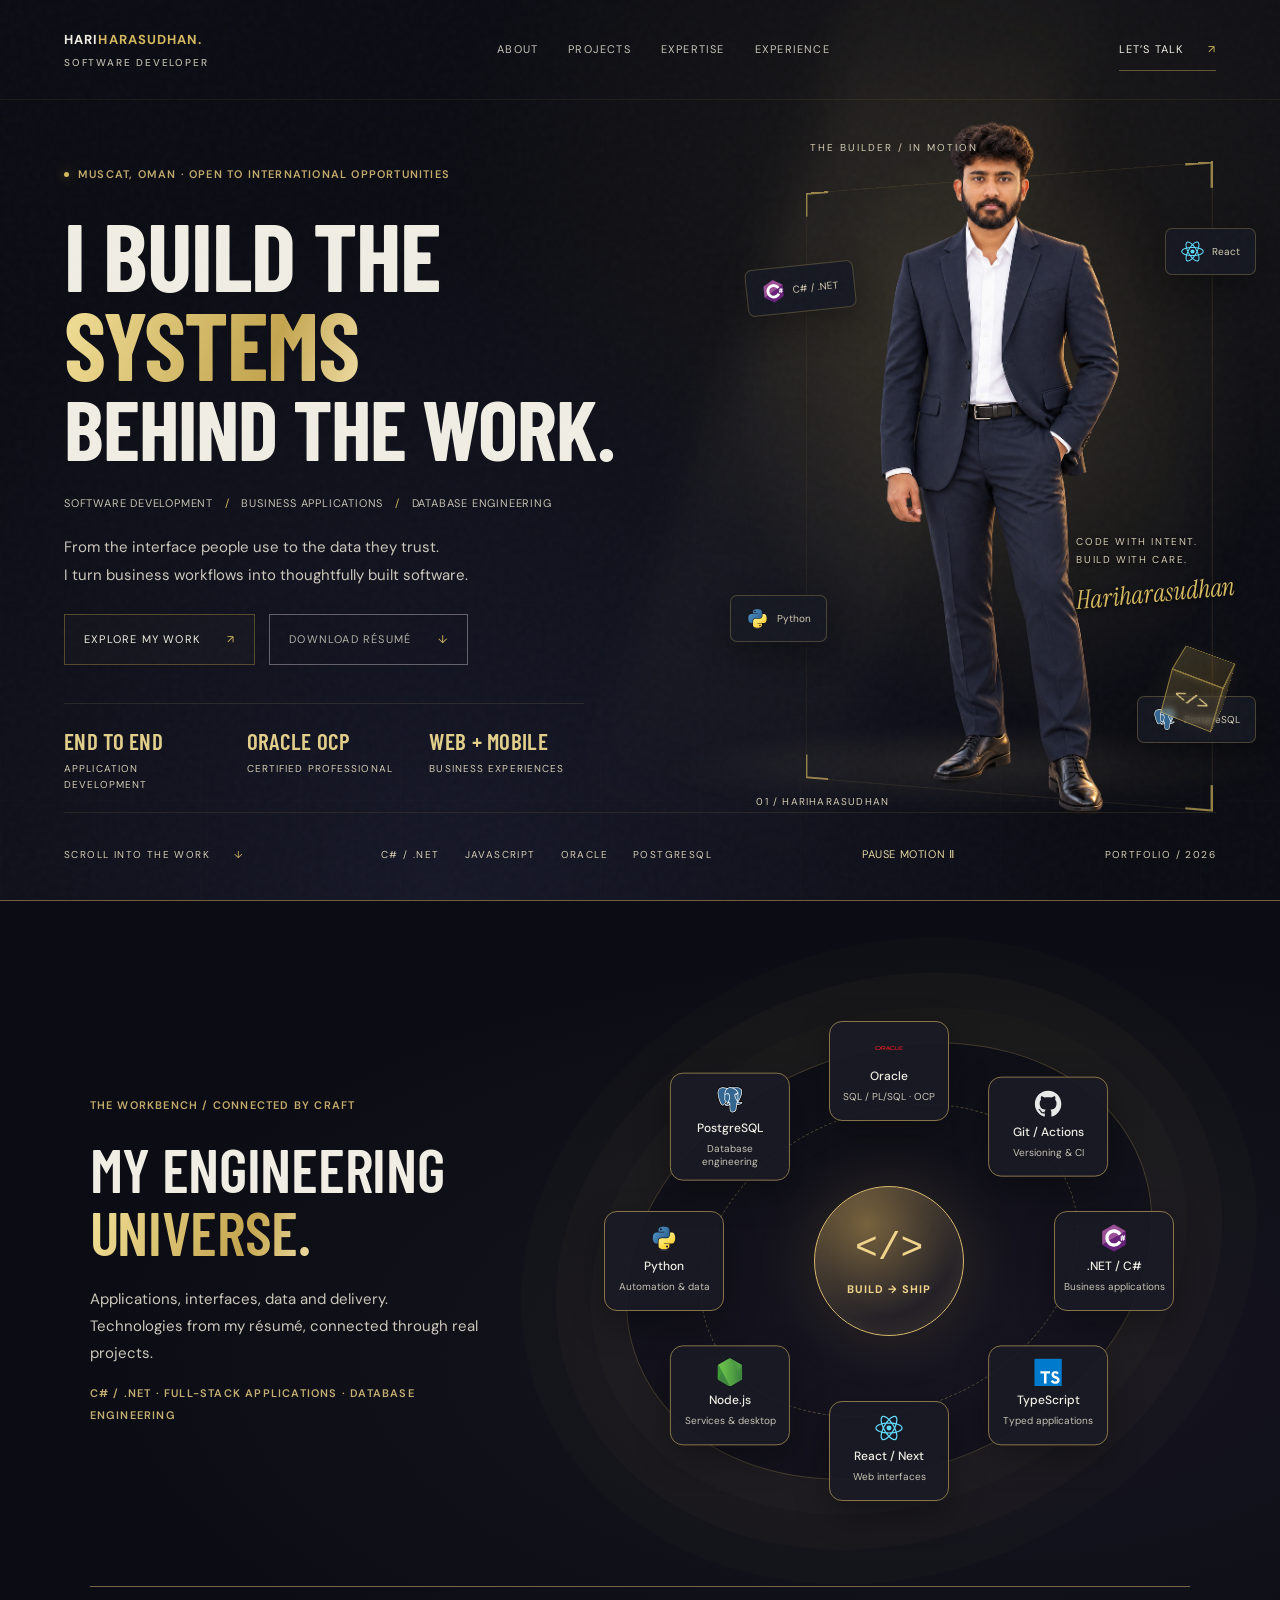
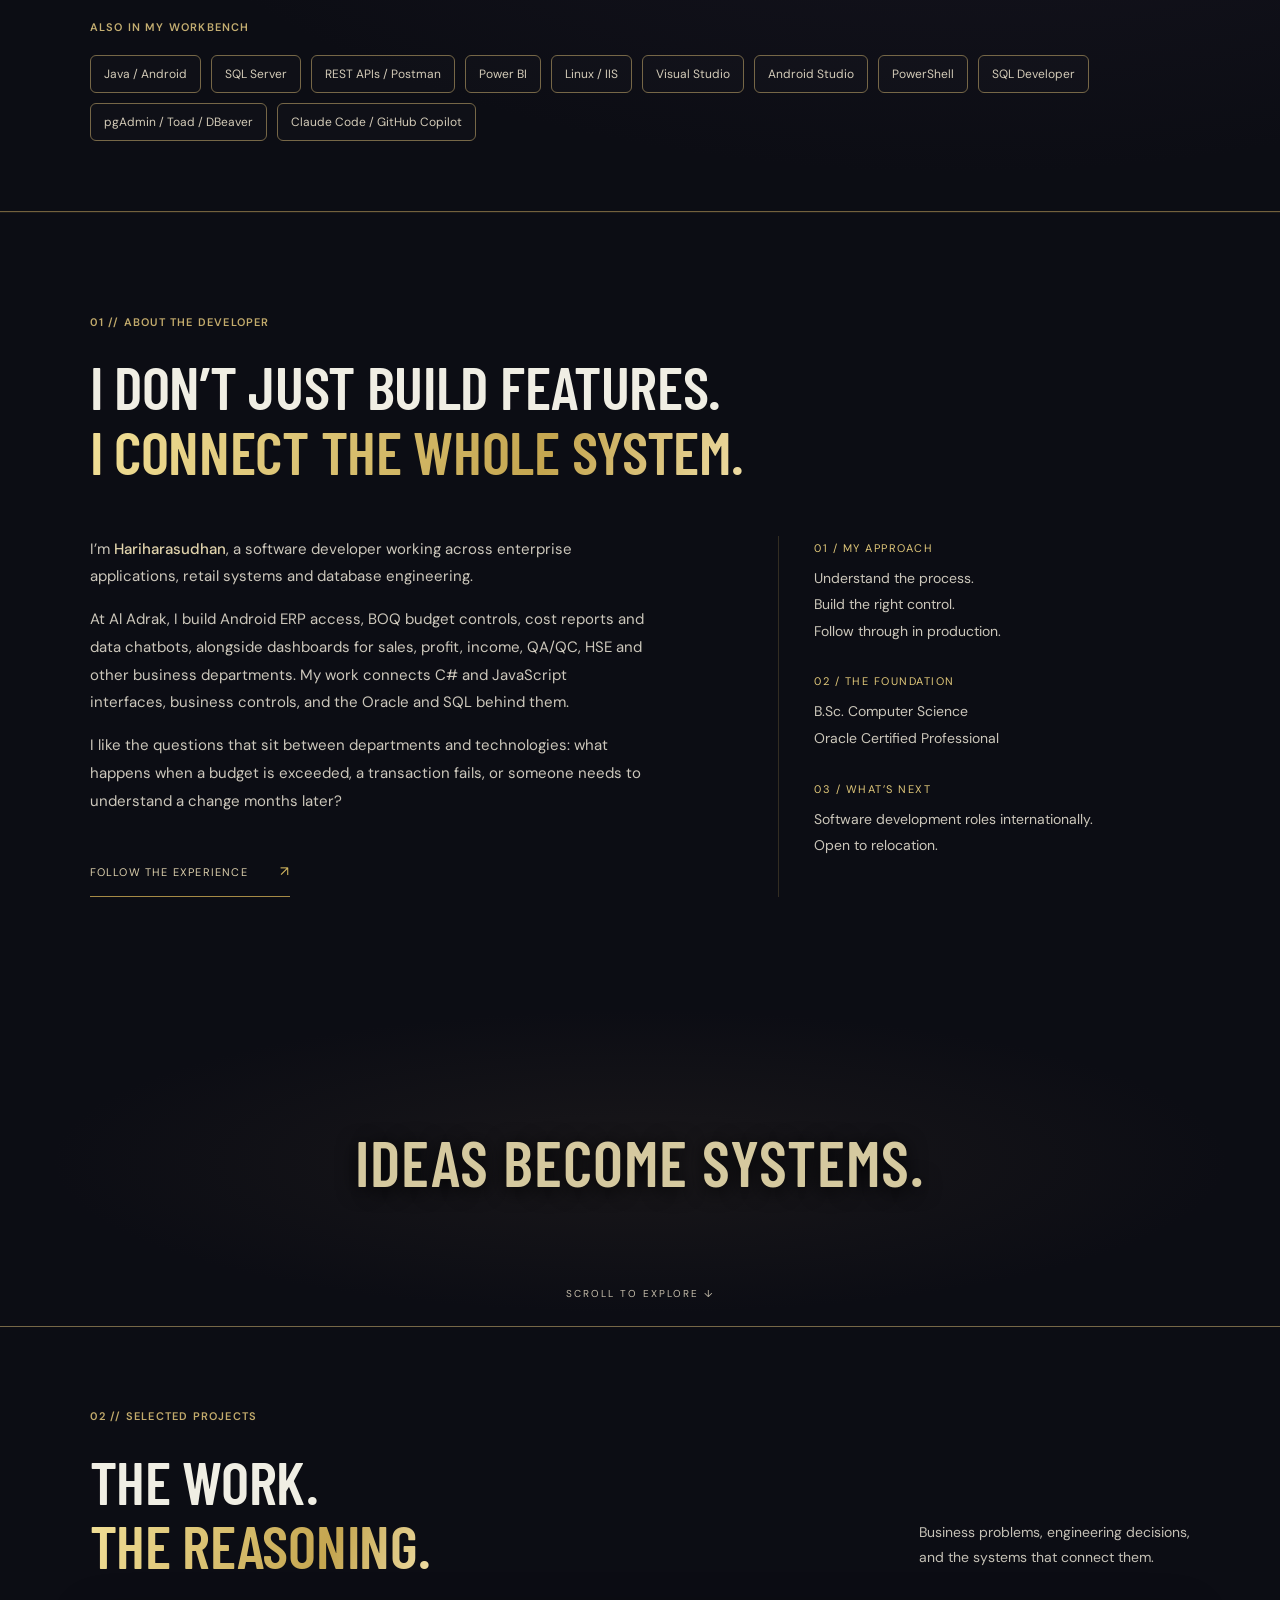
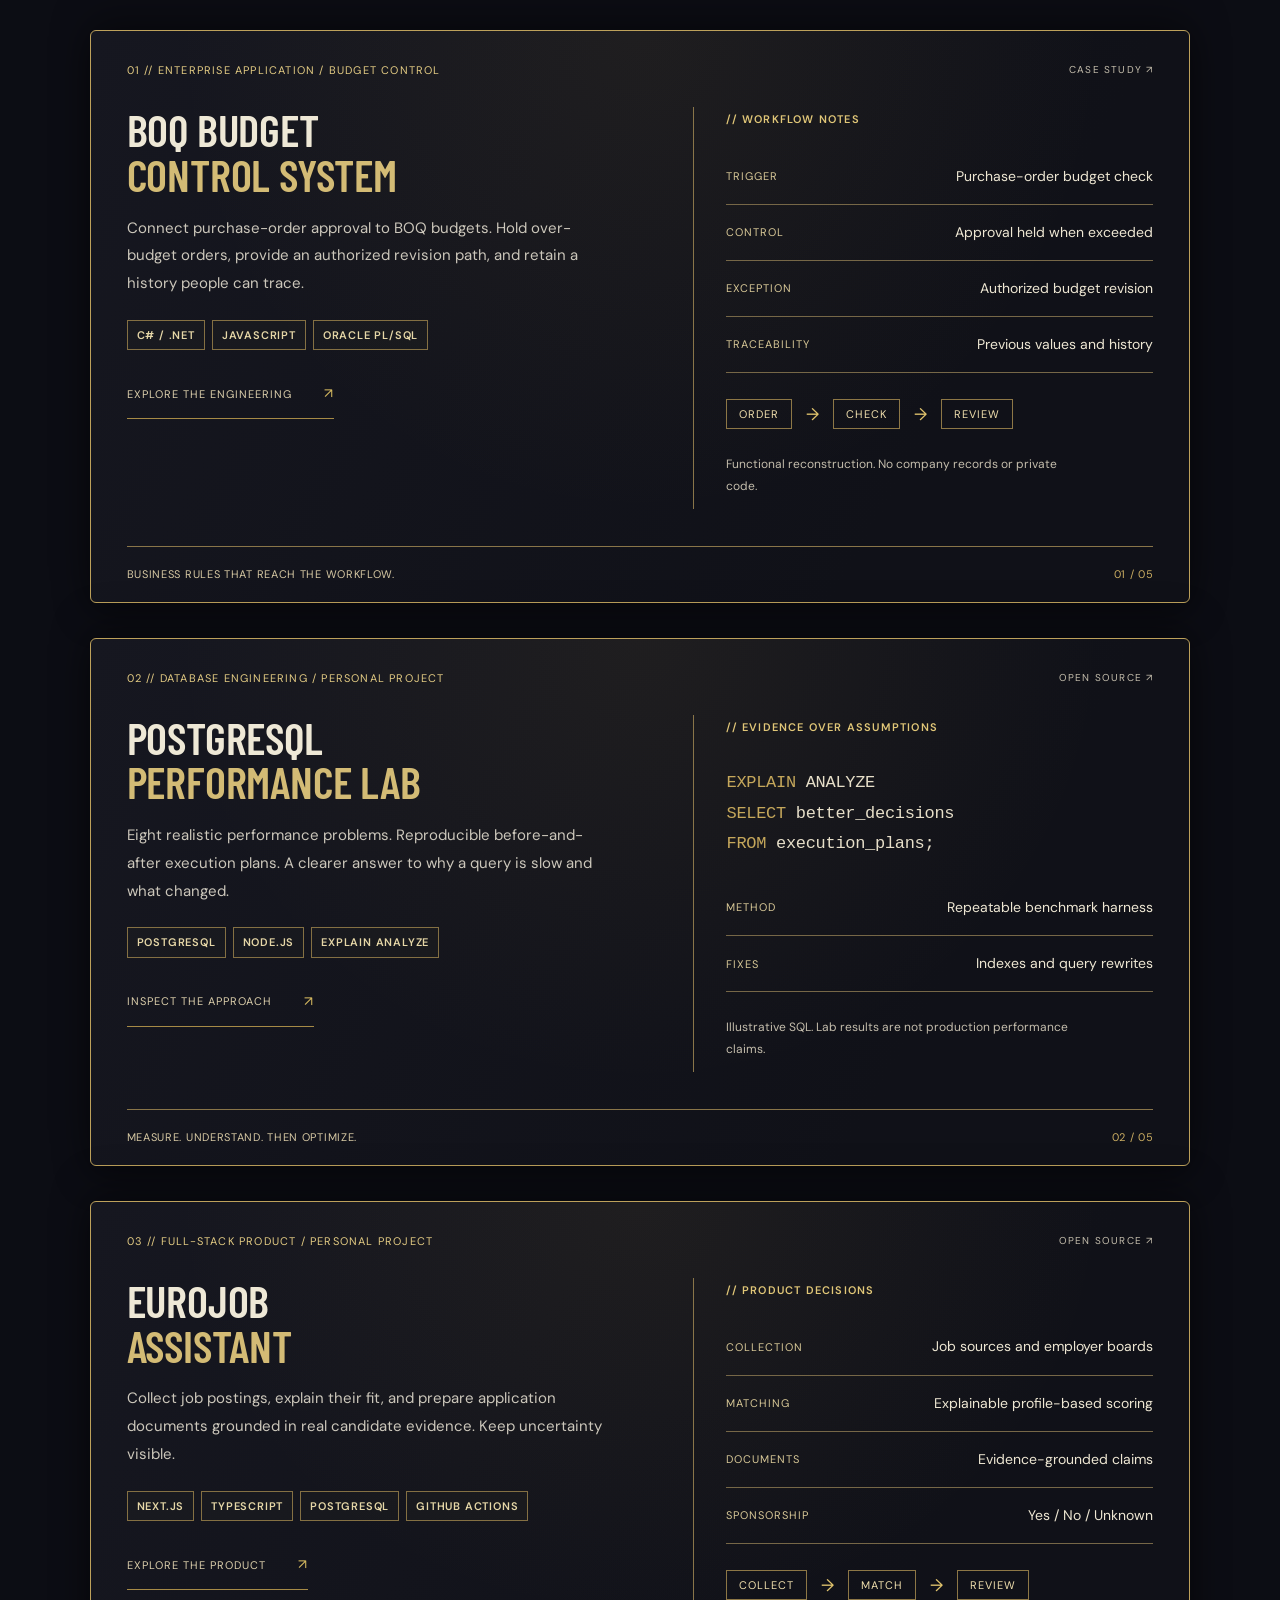
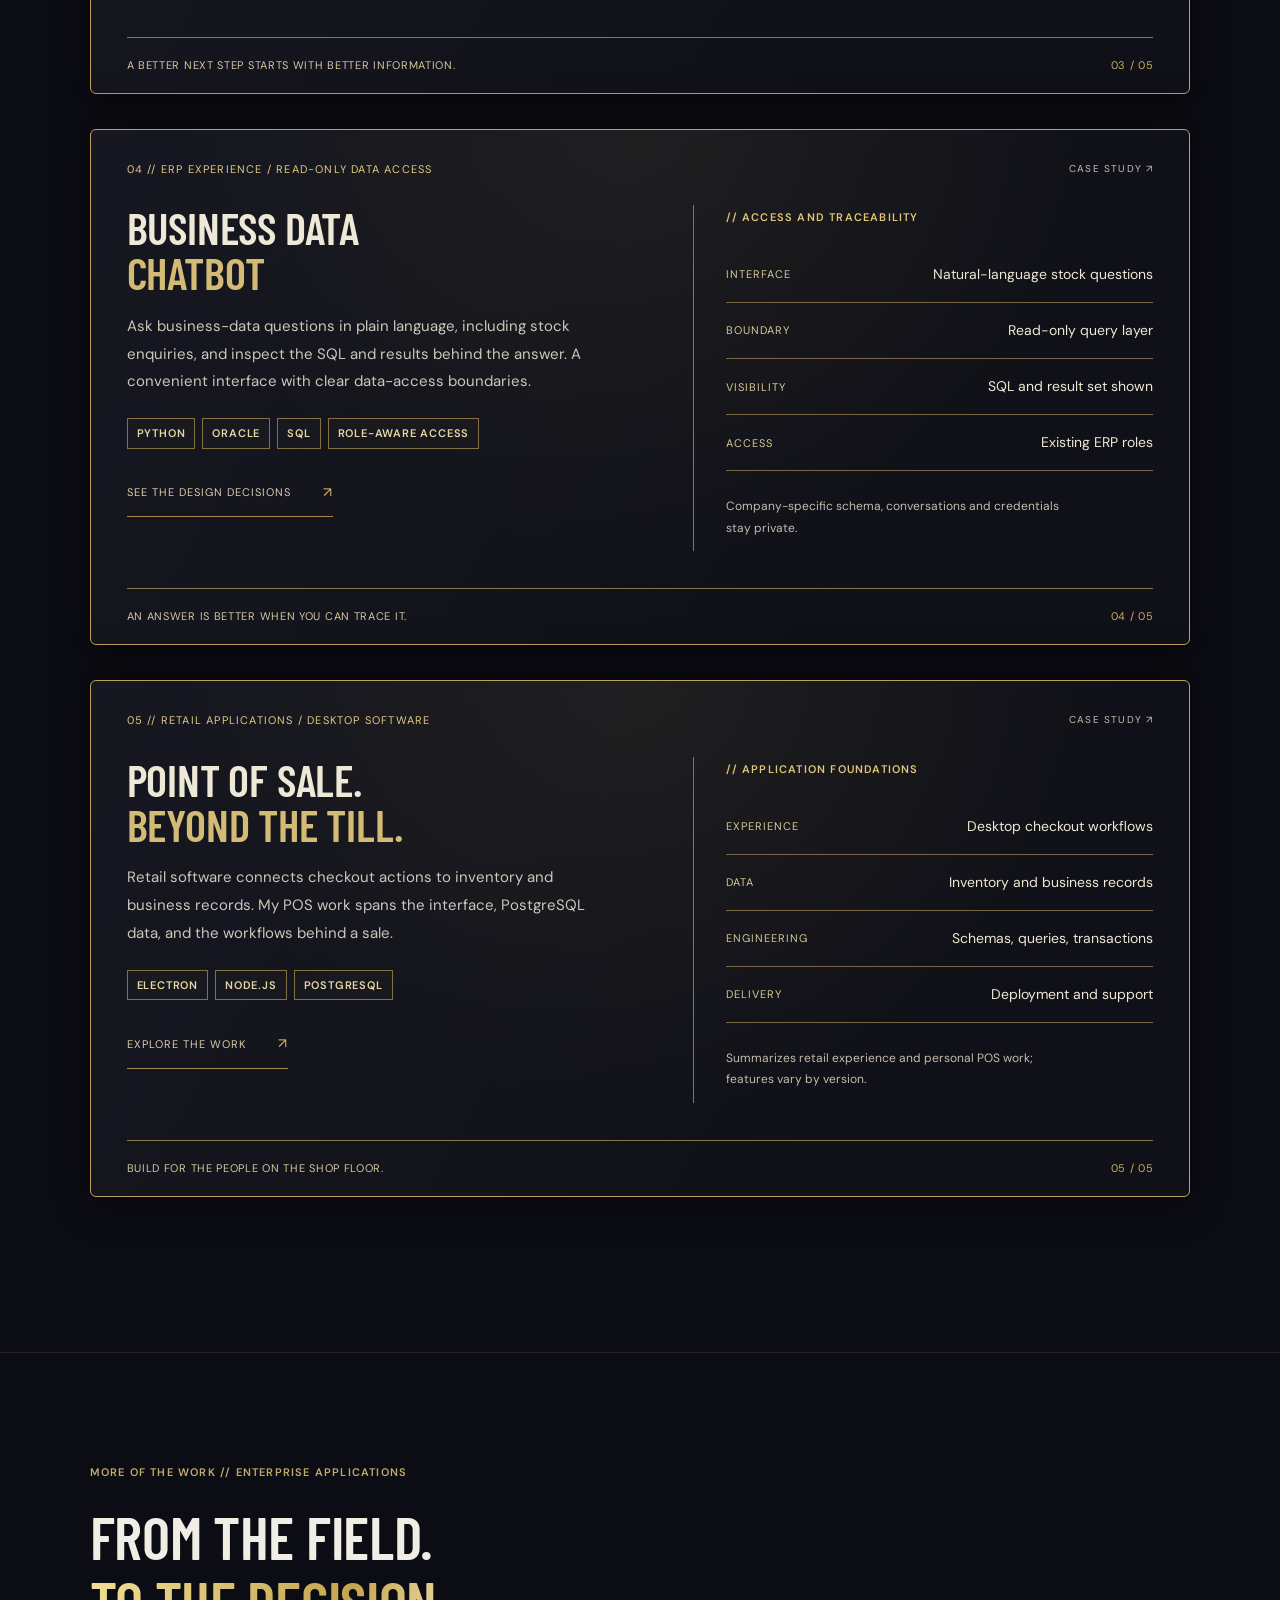
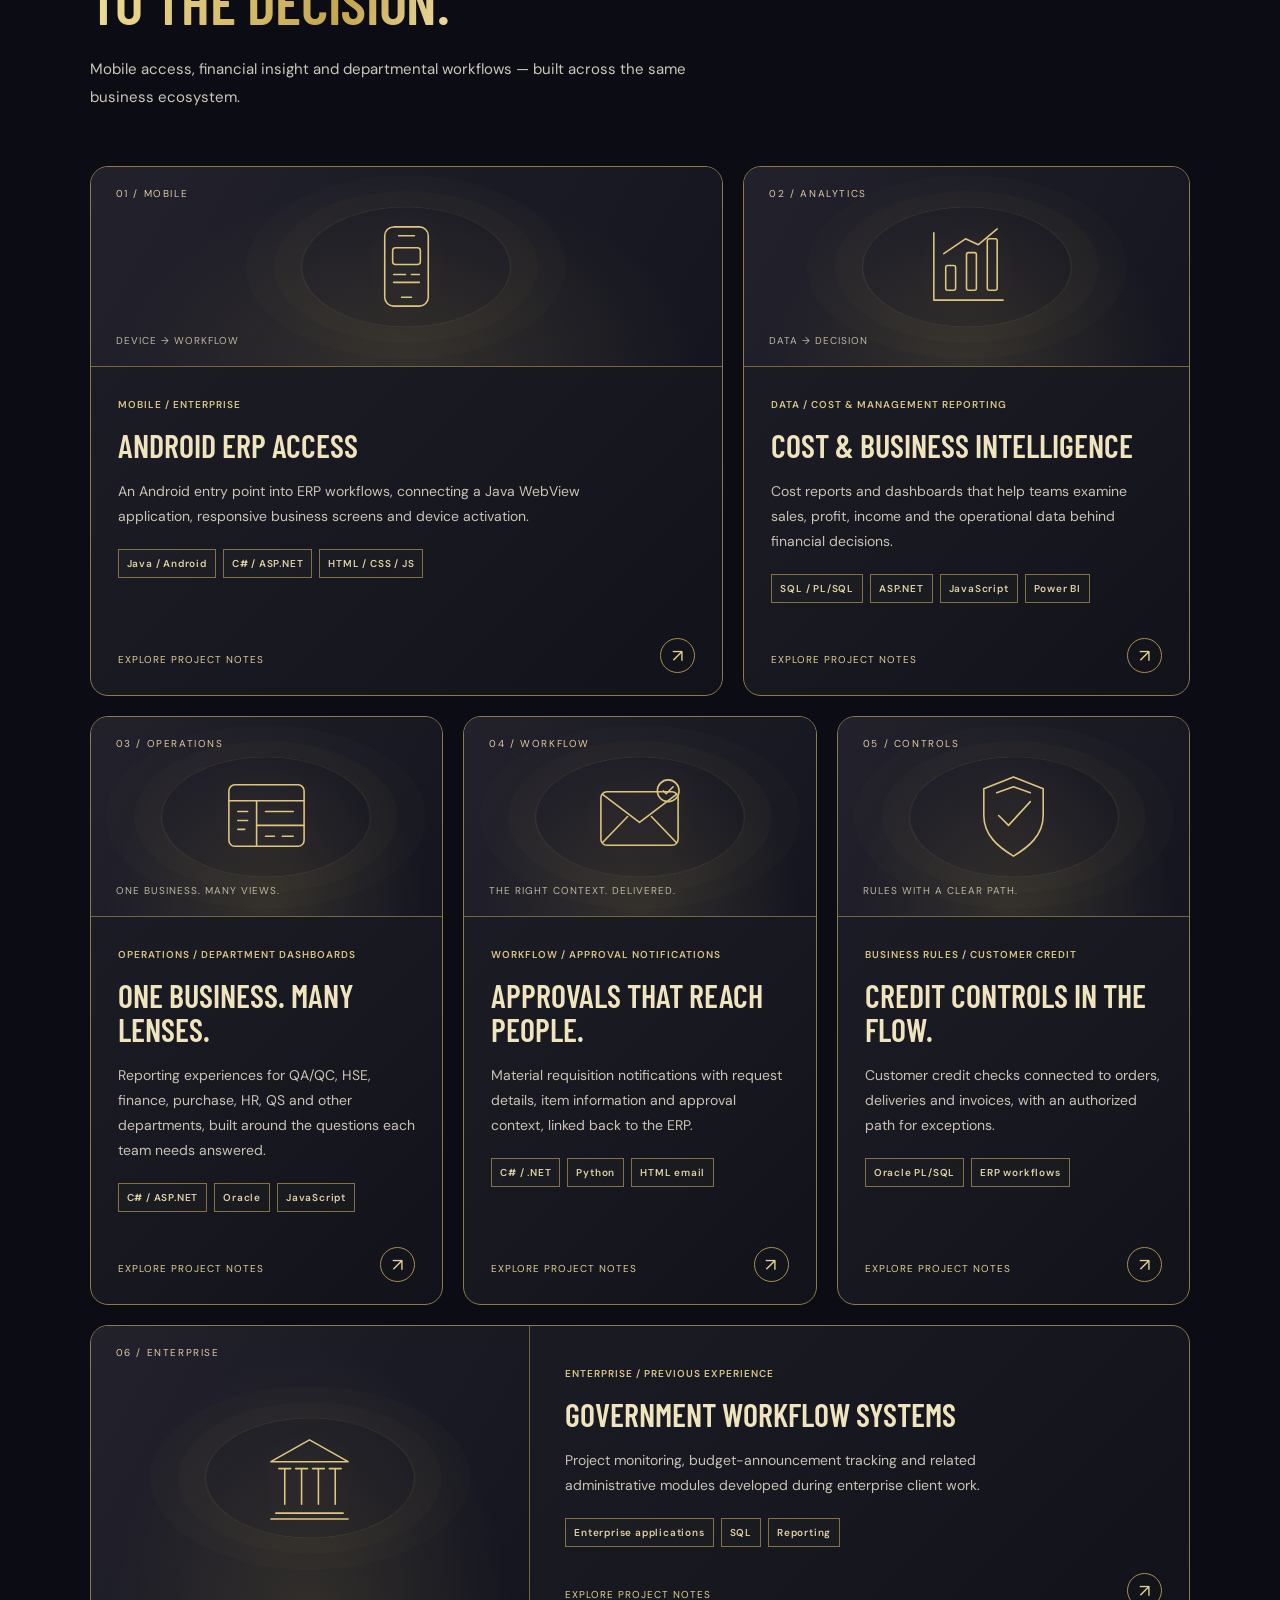
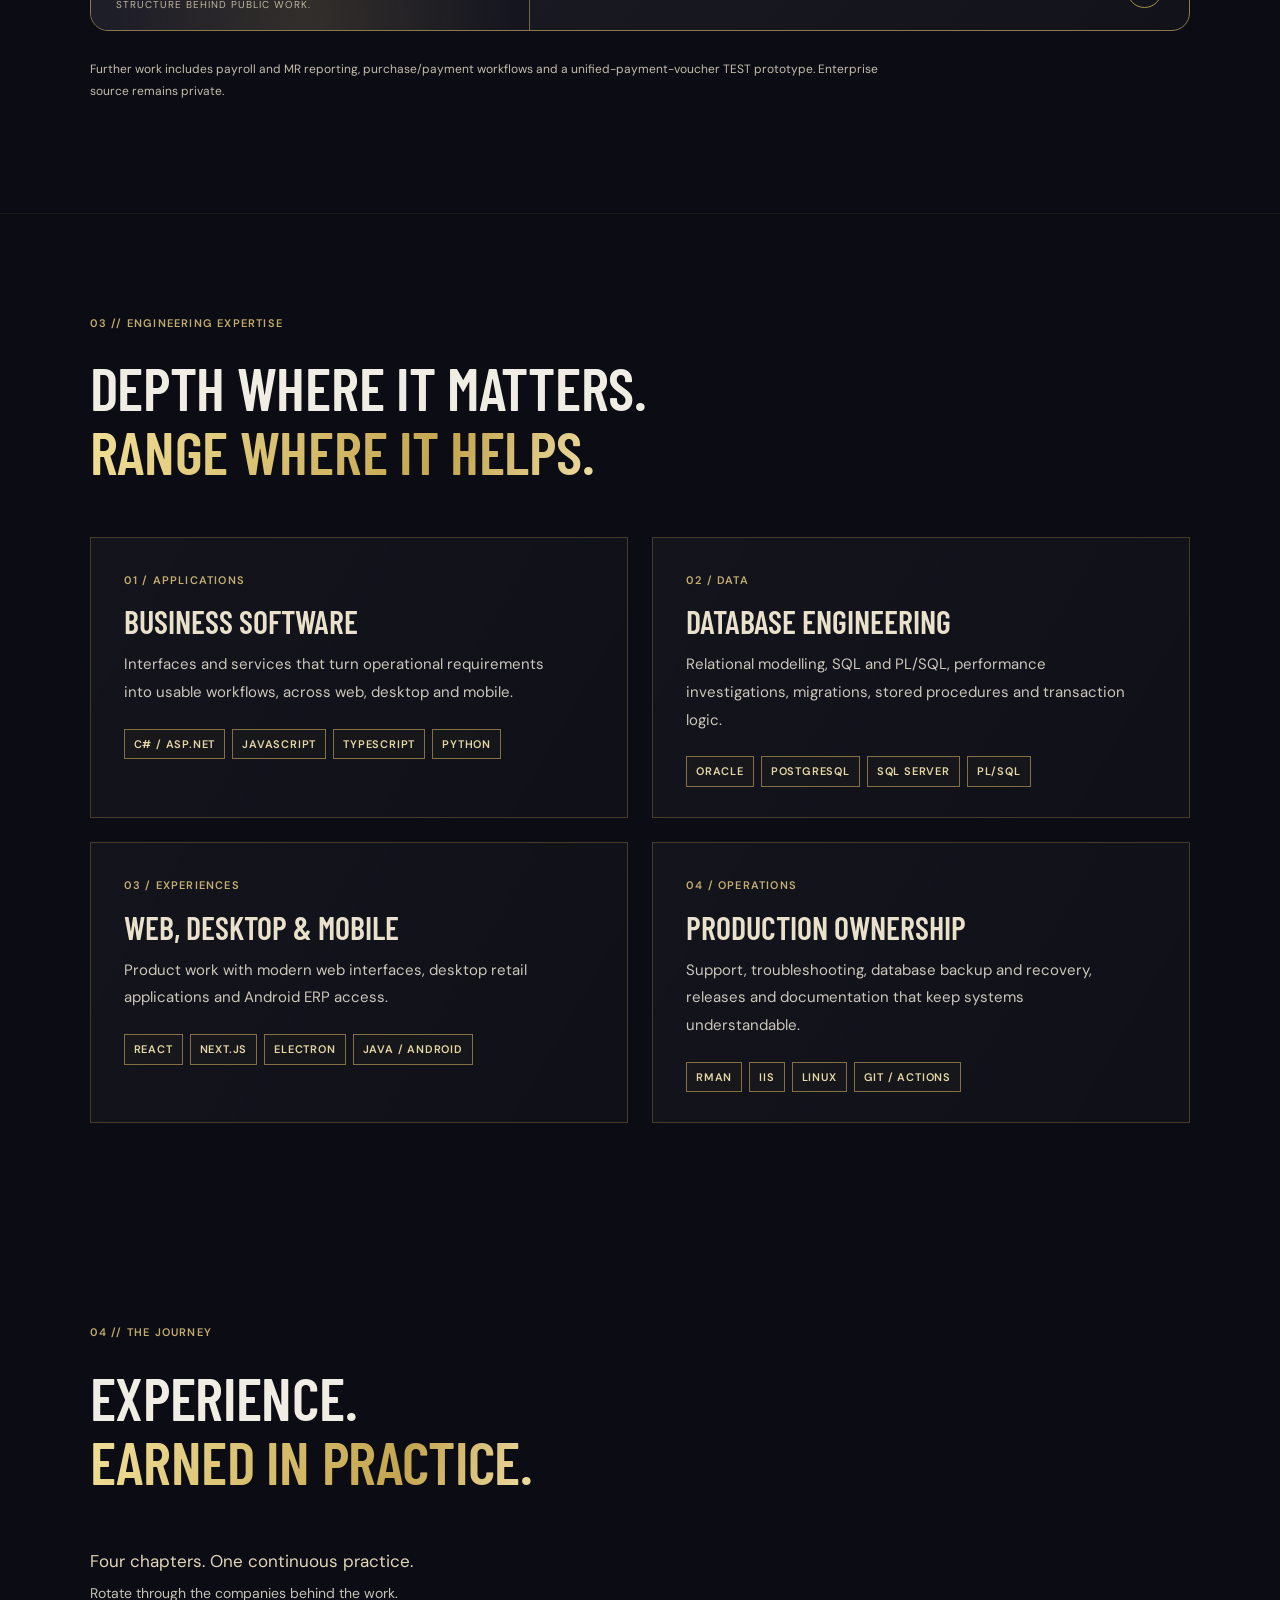
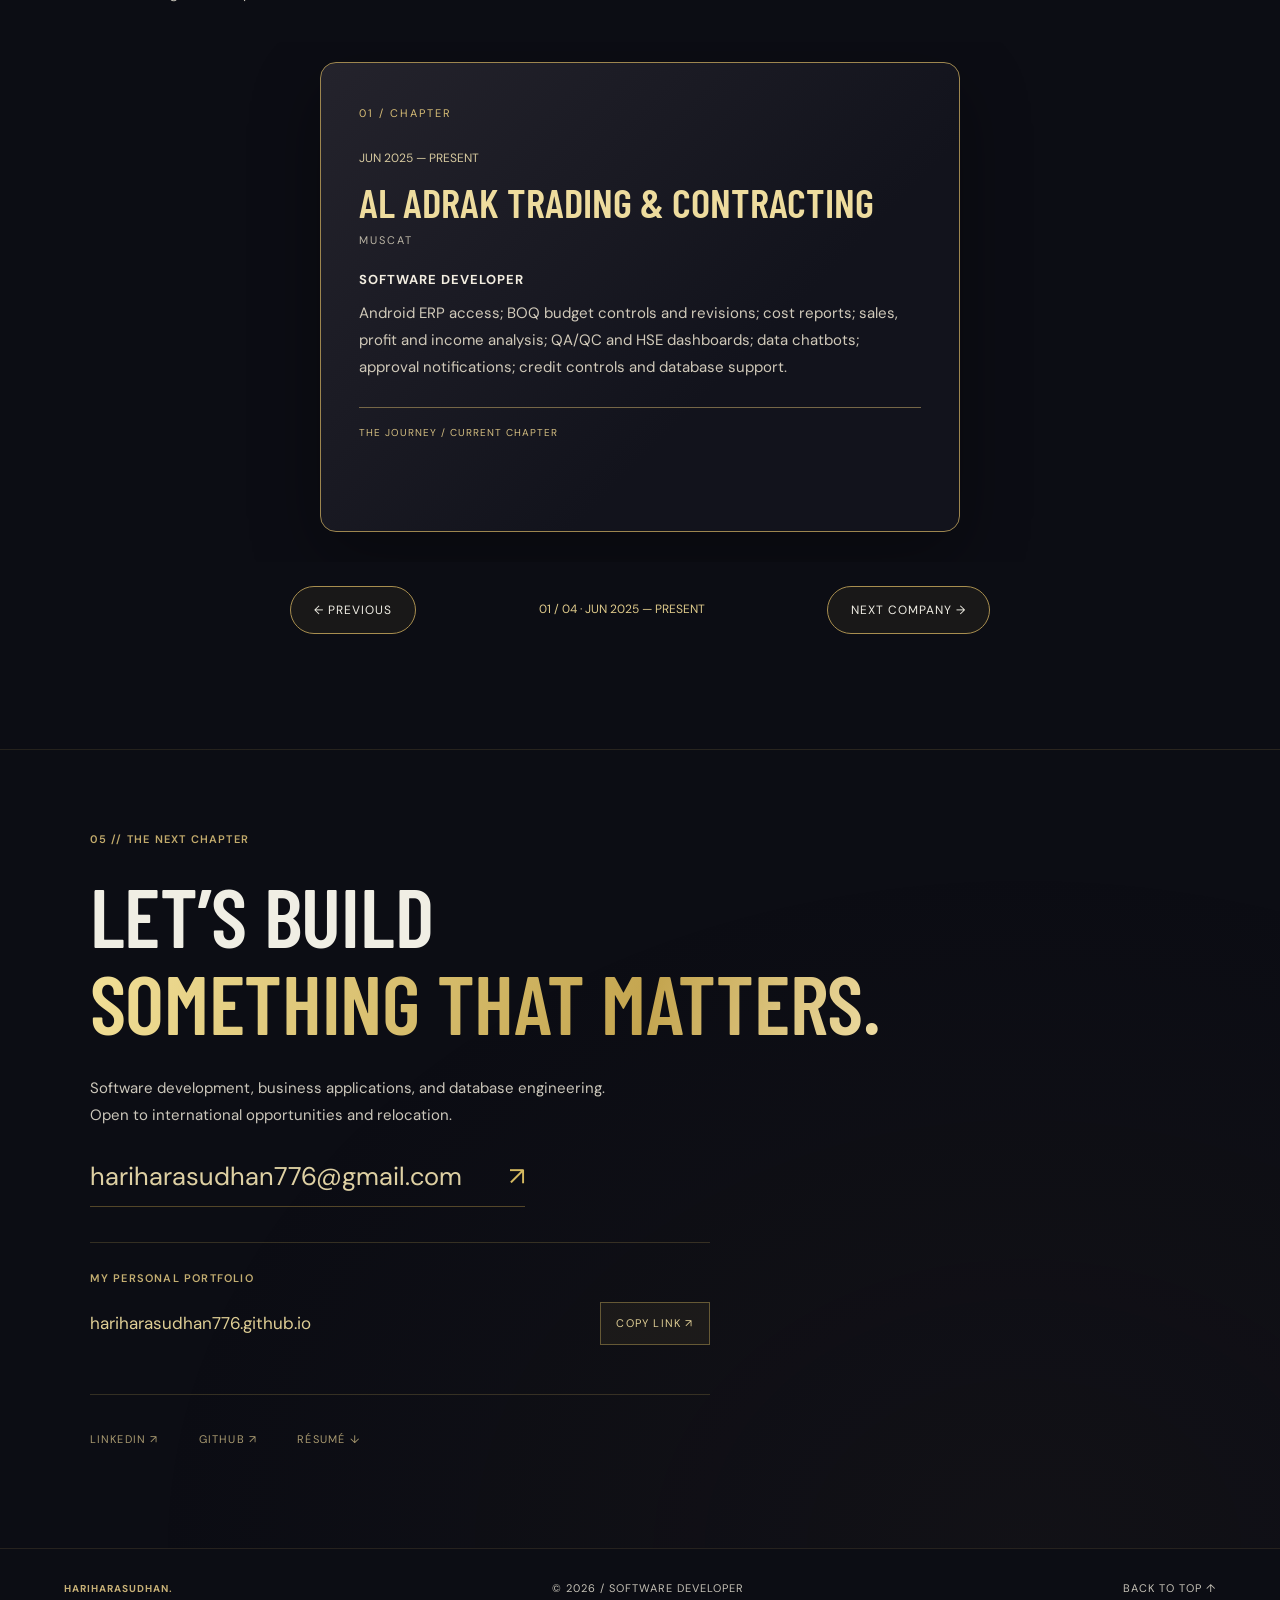
==== commit d7c2328c: "Turn project notes into an expandable bento grid" ====
--- a/index.html
+++ b/index.html
@@ -1,4 +1,4 @@
-<!doctype html><html lang="en"><head><meta charset="UTF-8"><meta name="viewport" content="width=device-width, initial-scale=1"><meta name="theme-color" content="#0c0d14"><meta name="description" content="Hariharasudhan — software developer building business applications, ERP workflows and database systems. Selected projects, engineering decisions and experience."><meta property="og:title" content="Hariharasudhan — Software Developer"><meta property="og:description" content="From business problems to software that works. Explore the projects and engineering behind the work."><meta property="og:type" content="website"><meta property="og:url" content="https://hariharasudhan776.github.io/"><meta property="og:site_name" content="Hariharasudhan"><meta property="og:image" content="https://hariharasudhan776.github.io/portrait.png"><meta name="twitter:card" content="summary_large_image"><link rel="canonical" href="https://hariharasudhan776.github.io/"><title>Hariharasudhan — Software Developer</title><link rel="icon" href="icon.svg" type="image/svg+xml"><link rel="stylesheet" href="stage.css?v=walking1"><link rel="stylesheet" href="refinements.css?v=orbit2"></head><body class="gold-stage"><a class="skip" href="https://hariharasudhan776.github.io/#work">Skip to projects</a><div class="noise" aria-hidden="true"></div><div class="reading-progress" aria-hidden="true"></div>
+<!doctype html><html lang="en"><head><meta charset="UTF-8"><meta name="viewport" content="width=device-width, initial-scale=1"><meta name="theme-color" content="#0c0d14"><meta name="description" content="Hariharasudhan — software developer building business applications, ERP workflows and database systems. Selected projects, engineering decisions and experience."><meta property="og:title" content="Hariharasudhan — Software Developer"><meta property="og:description" content="From business problems to software that works. Explore the projects and engineering behind the work."><meta property="og:type" content="website"><meta property="og:url" content="https://hariharasudhan776.github.io/"><meta property="og:site_name" content="Hariharasudhan"><meta property="og:image" content="https://hariharasudhan776.github.io/portrait.png"><meta name="twitter:card" content="summary_large_image"><link rel="canonical" href="https://hariharasudhan776.github.io/"><title>Hariharasudhan — Software Developer</title><link rel="icon" href="icon.svg" type="image/svg+xml"><link rel="stylesheet" href="stage.css?v=walking1"><link rel="stylesheet" href="refinements.css?v=bento1"><link rel="stylesheet" href="bento.css?v=bento1"></head><body class="gold-stage"><a class="skip" href="https://hariharasudhan776.github.io/#work">Skip to projects</a><div class="noise" aria-hidden="true"></div><div class="reading-progress" aria-hidden="true"></div>
 <header class="topbar"><a class="identity" href="https://hariharasudhan776.github.io/#home">HARI<span>HARASUDHAN.</span><small>SOFTWARE DEVELOPER</small></a><nav aria-label="Main navigation"><a href="https://hariharasudhan776.github.io/#about">About</a><a href="https://hariharasudhan776.github.io/#work">Projects</a><a href="https://hariharasudhan776.github.io/#skills">Expertise</a><a href="https://hariharasudhan776.github.io/#experience">Experience</a></nav><details class="mobile-menu"><summary>MENU +</summary><nav aria-label="Mobile navigation"><a href="https://hariharasudhan776.github.io/#about">About</a><a href="https://hariharasudhan776.github.io/#work">Projects</a><a href="https://hariharasudhan776.github.io/#skills">Expertise</a><a href="https://hariharasudhan776.github.io/#experience">Experience</a></nav></details><a class="top-contact" href="mailto:hariharasudhan776@gmail.com">LET’S TALK <span>↗</span></a></header>
 <main><section class="opening" id="home"><div class="stage-grid" aria-hidden="true"></div><div class="spotlight one" aria-hidden="true"></div><div class="spotlight two" aria-hidden="true"></div><div class="opening-copy"><p class="overline reveal"><span class="live-dot"></span> MUSCAT, OMAN · OPEN TO INTERNATIONAL OPPORTUNITIES</p><h1 class="hero-title"><span class="title-line">I BUILD THE</span><span class="title-line gold">SYSTEMS</span><span class="title-line">BEHIND THE WORK.</span></h1><p class="hero-role reveal">SOFTWARE DEVELOPMENT <i>/</i> BUSINESS APPLICATIONS <i>/</i> DATABASE ENGINEERING</p><p class="hero-description reveal">From the interface people use to the data they trust.<br>I turn business workflows into thoughtfully built software.</p><div class="opening-actions reveal"><a class="outline-button" href="https://hariharasudhan776.github.io/#work">EXPLORE MY WORK <span>↗</span></a><a class="outline-button subtle" href="https://hariharasudhan776.github.io/Hariharasudhan_Resume.pdf" target="_blank" rel="noopener">DOWNLOAD RÉSUMÉ <span>↓</span></a></div><div class="credentials reveal"><div><strong>END TO END</strong><span>APPLICATION DEVELOPMENT</span></div><div><strong>ORACLE OCP</strong><span>CERTIFIED PROFESSIONAL</span></div><div><strong>WEB + MOBILE</strong><span>BUSINESS EXPERIENCES</span></div></div></div>
 <div class="portrait-stage"><video id="portrait-video" class="stage-video" data-src="assets/hariharasudhan-walking.mp4" poster="portrait-stage.png" muted loop playsinline preload="none" aria-label="Animated photographic portrait of Hariharasudhan walking"></video><div class="hero-tools" aria-label="AI and development tools"><span class="hero-tool tool-a"><img src="assets/csharp.svg" alt="">C# / .NET</span><span class="hero-tool tool-b"><img src="assets/react.svg" alt="">React</span><span class="hero-tool tool-c"><img src="assets/python.svg" alt="">Python</span><span class="hero-tool tool-d"><img src="assets/postgresql.svg" alt="">PostgreSQL</span></div><span class="scene-caption">THE BUILDER / IN MOTION</span><div class="portrait-frame" aria-hidden="true"><i></i><i></i><i></i><i></i></div><div class="portrait-halo" aria-hidden="true"></div><div class="portrait-floor" aria-hidden="true"></div><img class="stage-portrait" src="portrait-stage.png" alt="Editorial portrait of Hariharasudhan" width="1024" height="1536" fetchpriority="high"><div class="portrait-tag"><span>CODE WITH INTENT.</span><span>BUILD WITH CARE.</span><em>Hariharasudhan</em></div><div class="floating-code" aria-hidden="true"><div class="cube-face front">&lt;/&gt;</div><div class="cube-face side"></div><div class="cube-face top"></div></div><span class="portrait-coordinate">01 / HARIHARASUDHAN</span></div>
@@ -13,7 +13,7 @@
 <article class="project-card" style="--card:3"><div class="card-head"><span>04 // ERP EXPERIENCE / READ-ONLY DATA ACCESS</span><span>CASE STUDY ↗</span></div><div class="project-grid"><div class="project-story"><h3>BUSINESS DATA<br><span>CHATBOT</span></h3><p>Ask business-data questions in plain language, including stock enquiries, and inspect the SQL and results behind the answer. A convenient interface with clear data-access boundaries.</p><div class="tech-tags"><span>PYTHON</span><span>ORACLE</span><span>SQL</span><span>ROLE-AWARE ACCESS</span></div><button class="inline-link" data-open="stock">SEE THE DESIGN DECISIONS <span>↗</span></button></div><div class="architecture"><span class="small-label">// ACCESS AND TRACEABILITY</span><dl><div><dt>INTERFACE</dt><dd>Natural-language stock questions</dd></div><div><dt>BOUNDARY</dt><dd>Read-only query layer</dd></div><div><dt>VISIBILITY</dt><dd>SQL and result set shown</dd></div><div><dt>ACCESS</dt><dd>Existing ERP roles</dd></div></dl><p class="privacy-note">Company-specific schema, conversations and credentials stay private.</p></div></div><div class="card-foot"><span>AN ANSWER IS BETTER WHEN YOU CAN TRACE IT.</span><span>04 / 05</span></div></article>
 <article class="project-card" style="--card:4"><div class="card-head"><span>05 // RETAIL APPLICATIONS / DESKTOP SOFTWARE</span><span>CASE STUDY ↗</span></div><div class="project-grid"><div class="project-story"><h3>POINT OF SALE.<br><span>BEYOND THE TILL.</span></h3><p>Retail software connects checkout actions to inventory and business records. My POS work spans the interface, PostgreSQL data, and the workflows behind a sale.</p><div class="tech-tags"><span>ELECTRON</span><span>NODE.JS</span><span>POSTGRESQL</span></div><button class="inline-link" data-open="pos">EXPLORE THE WORK <span>↗</span></button></div><div class="architecture"><span class="small-label">// APPLICATION FOUNDATIONS</span><dl><div><dt>EXPERIENCE</dt><dd>Desktop checkout workflows</dd></div><div><dt>DATA</dt><dd>Inventory and business records</dd></div><div><dt>ENGINEERING</dt><dd>Schemas, queries, transactions</dd></div><div><dt>DELIVERY</dt><dd>Deployment and support</dd></div></dl><p class="privacy-note">Summarizes retail experience and personal POS work; features vary by version.</p></div></div><div class="card-foot"><span>BUILD FOR THE PEOPLE ON THE SHOP FLOOR.</span><span>05 / 05</span></div></article>
 </div></section>
-<section class="project-library shell" id="more-work"><div class="section-intro reveal"><p class="overline">MORE OF THE WORK // ENTERPRISE APPLICATIONS</p><h2>FROM THE FIELD.<br><span class="gold">TO THE DECISION.</span></h2><p class="library-intro">Mobile access, financial insight and departmental workflows — built across the same business ecosystem.</p></div><div class="library-grid"><article class="library-card reveal"><span class="small-label">MOBILE / ENTERPRISE</span><h3>ANDROID ERP ACCESS</h3><p>An Android entry point into ERP workflows, connecting a Java WebView application, responsive business screens and device activation.</p><div class="tech-tags"><span>Java / Android</span><span>C# / ASP.NET</span><span>HTML / CSS / JS</span></div><button class="inline-link" data-open="android">OPEN PROJECT NOTES <span>↗</span></button></article><article class="library-card reveal"><span class="small-label">DATA / COST & MANAGEMENT REPORTING</span><h3>COST & BUSINESS INTELLIGENCE</h3><p>Cost reports and dashboards that help teams examine sales, profit, income and the operational data behind financial decisions.</p><div class="tech-tags"><span>SQL / PL/SQL</span><span>ASP.NET</span><span>JavaScript</span><span>Power BI</span></div><button class="inline-link" data-open="reports">OPEN PROJECT NOTES <span>↗</span></button></article><article class="library-card reveal"><span class="small-label">OPERATIONS / DEPARTMENT DASHBOARDS</span><h3>ONE BUSINESS. MANY LENSES.</h3><p>Reporting experiences for QA/QC, HSE, finance, purchase, HR, QS and other departments, built around the questions each team needs answered.</p><div class="tech-tags"><span>C# / ASP.NET</span><span>Oracle</span><span>JavaScript</span></div><button class="inline-link" data-open="departments">OPEN PROJECT NOTES <span>↗</span></button></article><article class="library-card reveal"><span class="small-label">WORKFLOW / APPROVAL NOTIFICATIONS</span><h3>APPROVALS THAT REACH PEOPLE.</h3><p>Material requisition notifications with request details, item information and approval context, linked back to the ERP.</p><div class="tech-tags"><span>C# / .NET</span><span>Python</span><span>HTML email</span></div><button class="inline-link" data-open="notifications">OPEN PROJECT NOTES <span>↗</span></button></article><article class="library-card reveal"><span class="small-label">BUSINESS RULES / CUSTOMER CREDIT</span><h3>CREDIT CONTROLS IN THE FLOW.</h3><p>Customer credit checks connected to orders, deliveries and invoices, with an authorized path for exceptions.</p><div class="tech-tags"><span>Oracle PL/SQL</span><span>ERP workflows</span></div><button class="inline-link" data-open="credit">OPEN PROJECT NOTES <span>↗</span></button></article><article class="library-card reveal"><span class="small-label">ENTERPRISE / PREVIOUS EXPERIENCE</span><h3>GOVERNMENT WORKFLOW SYSTEMS</h3><p>Project monitoring, budget-announcement tracking and related administrative modules developed during enterprise client work.</p><div class="tech-tags"><span>Enterprise applications</span><span>SQL</span><span>Reporting</span></div><button class="inline-link" data-open="government">OPEN PROJECT NOTES <span>↗</span></button></article></div><p class="library-footnote">Further work includes payroll and MR reporting, purchase/payment workflows and a unified-payment-voucher TEST prototype. Enterprise source remains private.</p></section><section class="skills-panel shell" id="skills"><div class="section-intro reveal"><p class="overline">03 // ENGINEERING EXPERTISE</p><h2>DEPTH WHERE IT MATTERS.<br><span class="gold">RANGE WHERE IT HELPS.</span></h2></div><div class="expertise-grid"><article class="expertise-card reveal"><span class="small-label">01 / APPLICATIONS</span><h3>BUSINESS SOFTWARE</h3><p>Interfaces and services that turn operational requirements into usable workflows, across web, desktop and mobile.</p><div class="tech-tags"><span>C# / ASP.NET</span><span>JAVASCRIPT</span><span>TYPESCRIPT</span><span>PYTHON</span></div></article><article class="expertise-card reveal"><span class="small-label">02 / DATA</span><h3>DATABASE ENGINEERING</h3><p>Relational modelling, SQL and PL/SQL, performance investigations, migrations, stored procedures and transaction logic.</p><div class="tech-tags"><span>ORACLE</span><span>POSTGRESQL</span><span>SQL SERVER</span><span>PL/SQL</span></div></article><article class="expertise-card reveal"><span class="small-label">03 / EXPERIENCES</span><h3>WEB, DESKTOP & MOBILE</h3><p>Product work with modern web interfaces, desktop retail applications and Android ERP access.</p><div class="tech-tags"><span>REACT</span><span>NEXT.JS</span><span>ELECTRON</span><span>JAVA / ANDROID</span></div></article><article class="expertise-card reveal"><span class="small-label">04 / OPERATIONS</span><h3>PRODUCTION OWNERSHIP</h3><p>Support, troubleshooting, database backup and recovery, releases and documentation that keep systems understandable.</p><div class="tech-tags"><span>RMAN</span><span>IIS</span><span>LINUX</span><span>GIT / ACTIONS</span></div></article></div></section>
+<section class="project-library shell" id="more-work"><div class="section-intro reveal"><p class="overline">MORE OF THE WORK // ENTERPRISE APPLICATIONS</p><h2>FROM THE FIELD.<br><span class="gold">TO THE DECISION.</span></h2><p class="library-intro">Mobile access, financial insight and departmental workflows — built across the same business ecosystem.</p></div><div class="library-grid expandable-bento" id="project-notes"><article class="library-card bento-card bento-android reveal"><div class="bento-visual" aria-hidden="true"><span class="bento-chapter">01 / MOBILE</span><div class="bento-orbit"></div><svg viewBox="0 0 96 96" fill="none" stroke="currentColor" stroke-width="1.6" stroke-linecap="round" stroke-linejoin="round"><rect x="26" y="8" width="44" height="80" rx="9"/><path d="M40 17h16M43 79h10"/><rect x="34" y="29" width="28" height="17" rx="3"/><path d="M35 56h12m-12 8h26M53 56h8"/></svg><span class="bento-caption">DEVICE → WORKFLOW</span></div><div class="bento-copy"><span class="small-label">MOBILE / ENTERPRISE</span><h3>ANDROID ERP ACCESS</h3><p>An Android entry point into ERP workflows, connecting a Java WebView application, responsive business screens and device activation.</p><div class="tech-tags"><span>Java / Android</span><span>C# / ASP.NET</span><span>HTML / CSS / JS</span></div></div><button class="bento-open" data-open="android" aria-label="Expand android erp access project notes" aria-haspopup="dialog" aria-controls="case-dialog" aria-expanded="false"><span>EXPLORE PROJECT NOTES</span><span aria-hidden="true">↗</span></button></article><article class="library-card bento-card bento-reports reveal"><div class="bento-visual" aria-hidden="true"><span class="bento-chapter">02 / ANALYTICS</span><div class="bento-orbit"></div><svg viewBox="0 0 96 96" fill="none" stroke="currentColor" stroke-width="1.6" stroke-linecap="round" stroke-linejoin="round"><path d="M15 14v68h70"/><rect x="27" y="47" width="10" height="25" rx="2"/><rect x="48" y="34" width="10" height="38" rx="2"/><rect x="69" y="20" width="10" height="52" rx="2"/><path d="m25 35 22-15 13 6 19-16"/></svg><span class="bento-caption">DATA → DECISION</span></div><div class="bento-copy"><span class="small-label">DATA / COST & MANAGEMENT REPORTING</span><h3>COST & BUSINESS INTELLIGENCE</h3><p>Cost reports and dashboards that help teams examine sales, profit, income and the operational data behind financial decisions.</p><div class="tech-tags"><span>SQL / PL/SQL</span><span>ASP.NET</span><span>JavaScript</span><span>Power BI</span></div></div><button class="bento-open" data-open="reports" aria-label="Expand cost & business intelligence project notes" aria-haspopup="dialog" aria-controls="case-dialog" aria-expanded="false"><span>EXPLORE PROJECT NOTES</span><span aria-hidden="true">↗</span></button></article><article class="library-card bento-card bento-departments reveal"><div class="bento-visual" aria-hidden="true"><span class="bento-chapter">03 / OPERATIONS</span><div class="bento-orbit"></div><svg viewBox="0 0 96 96" fill="none" stroke="currentColor" stroke-width="1.6" stroke-linecap="round" stroke-linejoin="round"><rect x="10" y="16" width="76" height="62" rx="6"/><path d="M10 32h76M38 32v46M38 57h48"/><path d="M19 43h10m-10 9h10m-10 9h7m21-18h28m-28 25h9m8 0h11"/></svg><span class="bento-caption">ONE BUSINESS. MANY VIEWS.</span></div><div class="bento-copy"><span class="small-label">OPERATIONS / DEPARTMENT DASHBOARDS</span><h3>ONE BUSINESS. MANY LENSES.</h3><p>Reporting experiences for QA/QC, HSE, finance, purchase, HR, QS and other departments, built around the questions each team needs answered.</p><div class="tech-tags"><span>C# / ASP.NET</span><span>Oracle</span><span>JavaScript</span></div></div><button class="bento-open" data-open="departments" aria-label="Expand one business. many lenses. project notes" aria-haspopup="dialog" aria-controls="case-dialog" aria-expanded="false"><span>EXPLORE PROJECT NOTES</span><span aria-hidden="true">↗</span></button></article><article class="library-card bento-card bento-notifications reveal"><div class="bento-visual" aria-hidden="true"><span class="bento-chapter">04 / WORKFLOW</span><div class="bento-orbit"></div><svg viewBox="0 0 96 96" fill="none" stroke="currentColor" stroke-width="1.6" stroke-linecap="round" stroke-linejoin="round"><rect x="9" y="23" width="78" height="54" rx="6"/><path d="m11 26 37 28 37-28M11 74l25-26m49 26L60 48"/><circle cx="77" cy="22" r="11"/><path d="m72 22 3 3 7-7"/></svg><span class="bento-caption">THE RIGHT CONTEXT. DELIVERED.</span></div><div class="bento-copy"><span class="small-label">WORKFLOW / APPROVAL NOTIFICATIONS</span><h3>APPROVALS THAT REACH PEOPLE.</h3><p>Material requisition notifications with request details, item information and approval context, linked back to the ERP.</p><div class="tech-tags"><span>C# / .NET</span><span>Python</span><span>HTML email</span></div></div><button class="bento-open" data-open="notifications" aria-label="Expand approvals that reach people. project notes" aria-haspopup="dialog" aria-controls="case-dialog" aria-expanded="false"><span>EXPLORE PROJECT NOTES</span><span aria-hidden="true">↗</span></button></article><article class="library-card bento-card bento-credit reveal"><div class="bento-visual" aria-hidden="true"><span class="bento-chapter">05 / CONTROLS</span><div class="bento-orbit"></div><svg viewBox="0 0 96 96" fill="none" stroke="currentColor" stroke-width="1.6" stroke-linecap="round" stroke-linejoin="round"><path d="M48 8 78 20v27c0 20-15 32-30 41C33 79 18 67 18 47V20Z"/><path d="m33 47 10 10 22-24M31 24l17-6 17 6"/></svg><span class="bento-caption">RULES WITH A CLEAR PATH.</span></div><div class="bento-copy"><span class="small-label">BUSINESS RULES / CUSTOMER CREDIT</span><h3>CREDIT CONTROLS IN THE FLOW.</h3><p>Customer credit checks connected to orders, deliveries and invoices, with an authorized path for exceptions.</p><div class="tech-tags"><span>Oracle PL/SQL</span><span>ERP workflows</span></div></div><button class="bento-open" data-open="credit" aria-label="Expand credit controls in the flow. project notes" aria-haspopup="dialog" aria-controls="case-dialog" aria-expanded="false"><span>EXPLORE PROJECT NOTES</span><span aria-hidden="true">↗</span></button></article><article class="library-card bento-card bento-government reveal"><div class="bento-visual" aria-hidden="true"><span class="bento-chapter">06 / ENTERPRISE</span><div class="bento-orbit"></div><svg viewBox="0 0 96 96" fill="none" stroke="currentColor" stroke-width="1.6" stroke-linecap="round" stroke-linejoin="round"><path d="m9 31 39-22 39 22ZM14 83h68M9 89h78M23 39v35m17-35v35m17-35v35m17-35v35M17 38h12m5 0h12m5 0h12m5 0h12"/></svg><span class="bento-caption">STRUCTURE BEHIND PUBLIC WORK.</span></div><div class="bento-copy"><span class="small-label">ENTERPRISE / PREVIOUS EXPERIENCE</span><h3>GOVERNMENT WORKFLOW SYSTEMS</h3><p>Project monitoring, budget-announcement tracking and related administrative modules developed during enterprise client work.</p><div class="tech-tags"><span>Enterprise applications</span><span>SQL</span><span>Reporting</span></div></div><button class="bento-open" data-open="government" aria-label="Expand government workflow systems project notes" aria-haspopup="dialog" aria-controls="case-dialog" aria-expanded="false"><span>EXPLORE PROJECT NOTES</span><span aria-hidden="true">↗</span></button></article></div><p class="library-footnote">Further work includes payroll and MR reporting, purchase/payment workflows and a unified-payment-voucher TEST prototype. Enterprise source remains private.</p></section><section class="skills-panel shell" id="skills"><div class="section-intro reveal"><p class="overline">03 // ENGINEERING EXPERTISE</p><h2>DEPTH WHERE IT MATTERS.<br><span class="gold">RANGE WHERE IT HELPS.</span></h2></div><div class="expertise-grid"><article class="expertise-card reveal"><span class="small-label">01 / APPLICATIONS</span><h3>BUSINESS SOFTWARE</h3><p>Interfaces and services that turn operational requirements into usable workflows, across web, desktop and mobile.</p><div class="tech-tags"><span>C# / ASP.NET</span><span>JAVASCRIPT</span><span>TYPESCRIPT</span><span>PYTHON</span></div></article><article class="expertise-card reveal"><span class="small-label">02 / DATA</span><h3>DATABASE ENGINEERING</h3><p>Relational modelling, SQL and PL/SQL, performance investigations, migrations, stored procedures and transaction logic.</p><div class="tech-tags"><span>ORACLE</span><span>POSTGRESQL</span><span>SQL SERVER</span><span>PL/SQL</span></div></article><article class="expertise-card reveal"><span class="small-label">03 / EXPERIENCES</span><h3>WEB, DESKTOP & MOBILE</h3><p>Product work with modern web interfaces, desktop retail applications and Android ERP access.</p><div class="tech-tags"><span>REACT</span><span>NEXT.JS</span><span>ELECTRON</span><span>JAVA / ANDROID</span></div></article><article class="expertise-card reveal"><span class="small-label">04 / OPERATIONS</span><h3>PRODUCTION OWNERSHIP</h3><p>Support, troubleshooting, database backup and recovery, releases and documentation that keep systems understandable.</p><div class="tech-tags"><span>RMAN</span><span>IIS</span><span>LINUX</span><span>GIT / ACTIONS</span></div></article></div></section>
 <section class="experience-panel shell" id="experience"><div class="section-intro reveal"><p class="overline">04 // THE JOURNEY</p><h2>EXPERIENCE.<br><span class="gold">EARNED IN PRACTICE.</span></h2></div><div class="company-carousel" id="career-chapters" role="region" aria-roledescription="carousel" aria-label="Company experience"><p class="carousel-intro">Four chapters. One continuous practice.<br><span>Rotate through the companies behind the work.</span></p><div class="cylinder-window"><div class="company-cylinder"><article class="company-card" aria-label="1 of 4"><span class="company-number">01 / CHAPTER</span><p class="company-date">JUN 2025 — PRESENT</p><h3>AL ADRAK TRADING & CONTRACTING</h3><p class="company-location">MUSCAT</p><h4>SOFTWARE DEVELOPER</h4><p class="company-description">Android ERP access; BOQ budget controls and revisions; cost reports; sales, profit and income analysis; QA/QC and HSE dashboards; data chatbots; approval notifications; credit controls and database support.</p><span class="company-end">THE JOURNEY / CURRENT CHAPTER</span></article><article class="company-card" aria-label="2 of 4"><span class="company-number">02 / CHAPTER</span><p class="company-date">APR 2024 — APR 2025</p><h3>AGILE LABS</h3><p class="company-location">BENGALURU</p><h4>SOFTWARE DEVELOPER</h4><p class="company-description">Enterprise client applications, government workflows, database reporting, onboarding data loads and production support.</p><span class="company-end">THE JOURNEY / FOUNDATIONS IN PRACTICE</span></article><article class="company-card" aria-label="3 of 4"><span class="company-number">03 / CHAPTER</span><p class="company-date">OCT 2022 — NOV 2023</p><h3>WORLD OF BRANDS</h3><p class="company-location">BENGALURU</p><h4>ASSOCIATE SOFTWARE DEVELOPER</h4><p class="company-description">Retail point-of-sale software, PostgreSQL schemas, query optimization and deployment support.</p><span class="company-end">THE JOURNEY / FOUNDATIONS IN PRACTICE</span></article><article class="company-card" aria-label="4 of 4"><span class="company-number">04 / CHAPTER</span><p class="company-date">JAN 2021 — SEP 2022</p><h3>INNOSTEX TECHNOLOGIES</h3><p class="company-location">BENGALURU</p><h4>SOFTWARE TRAINEE</h4><p class="company-description">Oracle and PostgreSQL, migrations, query debugging, configuration and application maintenance.</p><span class="company-end">THE JOURNEY / FOUNDATIONS IN PRACTICE</span></article></div></div><div class="carousel-controls" hidden><button type="button" data-career-prev aria-label="Previous company">← <span>PREVIOUS</span></button><p class="career-status" aria-live="polite" aria-atomic="true"></p><button type="button" data-career-next aria-label="Next company"><span>NEXT COMPANY</span> →</button></div></div></section>
 <section class="contact-panel shell" id="contact"><p class="overline reveal">05 // THE NEXT CHAPTER</p><h2 class="reveal">LET’S BUILD<br><span class="gold">SOMETHING THAT MATTERS.</span></h2><p class="contact-description reveal">Software development, business applications, and database engineering.<br>Open to international opportunities and relocation.</p><a class="contact-email reveal" href="mailto:hariharasudhan776@gmail.com">hariharasudhan776@gmail.com <span>↗</span></a><div class="personal-address reveal"><span class="small-label">MY PERSONAL PORTFOLIO</span><div><a href="https://hariharasudhan776.github.io/">hariharasudhan776.github.io</a><button id="copy-portfolio" type="button">COPY LINK ↗</button></div><p id="copy-status" role="status" aria-live="polite"></p></div><div class="contact-links reveal"><a href="https://www.linkedin.com/in/hari-hara-sudhan-115341188" target="_blank" rel="noopener">LINKEDIN ↗</a><a href="https://github.com/Hariharasudhan776" target="_blank" rel="noopener">GITHUB ↗</a><a href="https://hariharasudhan776.github.io/Hariharasudhan_Resume.pdf" target="_blank" rel="noopener">RÉSUMÉ ↓</a></div></section></main>
-<footer><a class="identity" href="https://hariharasudhan776.github.io/#home">HARIHARASUDHAN.</a><span>© <span id="year">2026</span> / SOFTWARE DEVELOPER</span><a href="https://hariharasudhan776.github.io/#home">BACK TO TOP ↑</a></footer><dialog id="case-dialog" aria-labelledby="case-title"><button class="dialog-close" aria-label="Close case study" autofocus>CLOSE ×</button><div id="case-content"></div></dialog><script src="stage.js?v=orbit2" defer></script><script src="portrait-video.js?v=walking1" defer></script><script src="refinements.js?v=orbit2" defer></script></body></html>
+<footer><a class="identity" href="https://hariharasudhan776.github.io/#home">HARIHARASUDHAN.</a><span>© <span id="year">2026</span> / SOFTWARE DEVELOPER</span><a href="https://hariharasudhan776.github.io/#home">BACK TO TOP ↑</a></footer><dialog id="case-dialog" aria-labelledby="case-title"><button class="dialog-close" aria-label="Close case study" autofocus>CLOSE ×</button><div id="case-content"></div></dialog><script src="stage.js?v=bento1" defer></script><script src="portrait-video.js?v=walking1" defer></script><script src="refinements.js?v=orbit2" defer></script></body></html>
--- a/bento.css
+++ b/bento.css
@@ -0,0 +1,20 @@
+/* Expandable project tiles; the native dialog retains focus and Escape semantics. */
+.expandable-bento{display:grid;grid-template-columns:repeat(12,minmax(0,1fr));gap:20px;align-items:stretch}
+.library-card.bento-card{grid-column:span 4;border-radius:18px;padding:0 0 70px;overflow:hidden;position:relative;display:block;background:linear-gradient(135deg,#1e1e28,#12131a);border:1px solid #8d794b;transition:border-color .25s,box-shadow .25s,transform .3s;isolation:isolate}
+.bento-card:nth-child(1){grid-column:span 7}.bento-card:nth-child(2){grid-column:span 5}.bento-card:nth-child(6){grid-column:span 12;display:grid;grid-template-columns:.8fr 1.2fr;align-items:center;padding-bottom:0}
+.bento-card:hover,.bento-card:focus-within{border-color:#e7ca7b;box-shadow:0 12px 50px #0005;transform:translateY(-4px)}
+.bento-visual{height:200px;position:relative;display:grid;place-items:center;overflow:hidden;color:#dfc67f;border-bottom:1px solid #77653e;background:radial-gradient(ellipse at 50% 100%,#a08b4930,transparent 65%),linear-gradient(120deg,#22212c,#14151f);isolation:isolate}
+.bento-chapter,.bento-caption{position:absolute;font-size:10px;letter-spacing:1.6px;color:#dfcca1;left:25px;right:25px;line-height:1.6}.bento-chapter{top:19px}.bento-caption{bottom:17px;color:#bfb7a1;font-size:10px;letter-spacing:1px}
+.bento-visual svg{width:95px;height:95px;filter:drop-shadow(0 0 18px #e2c56f2a);transition:transform .6s cubic-bezier(.2,.8,.2,1);position:relative;z-index:1}
+.bento-card:hover .bento-visual svg{transform:translateY(-5px) rotate(-5deg)}
+.bento-orbit{position:absolute;width:210px;height:210px;border-radius:50%;border:1px solid #d9bd6b25;transform:rotateX(55deg) rotateZ(-20deg);box-shadow:0 0 0 27px #e5c66f05,0 0 0 55px #e5c66f03}
+.bento-copy{padding:25px 27px 14px}.bento-copy>.small-label{font-size:10px;letter-spacing:1px;color:#d9c385}.library-card.bento-card h3{font-size:32px;line-height:1.05;margin:16px 0;color:#f0e4bf}.library-card.bento-card p{font-size:14px;line-height:1.8;margin:0 0 20px;color:#c9c3b4}.bento-card .tech-tags{margin:12px 0 8px;gap:7px}.bento-card .tech-tags span{font-size:10px;padding:6px 8px;color:#ded0a7}
+.bento-open{position:absolute;inset:0;z-index:3;border:0;border-radius:18px;background:transparent;text-align:left}.bento-open>span{position:absolute;bottom:27px;left:27px;font-size:10px;letter-spacing:1px;color:#e2ce96;line-height:1.7}.bento-open>span:last-child{left:auto;right:27px;bottom:22px;width:35px;height:35px;display:grid;place-items:center;border:1px solid #aa8f4b;border-radius:50%;font-size:18px;transition:background .25s,transform .3s}.bento-open:hover>span:last-child{background:#d9bd6b20;transform:rotate(45deg)}.bento-open:focus-visible{outline:2px solid #f1d58c;outline-offset:-5px}
+.bento-card:nth-child(6) .bento-visual{height:100%;min-height:300px;border-bottom:0;border-right:1px solid #77653e}.bento-card:nth-child(6) .bento-copy{padding:35px 35px 75px}.bento-card:nth-child(6) .bento-open>span:first-child{left:calc(40% + 35px)}
+dialog.bento-expanded{width:min(820px,94vw);max-height:90svh;padding:0;border-radius:24px;background:#15151e;overflow:auto;overscroll-behavior:contain;transform-origin:center;scrollbar-width:thin;scrollbar-gutter:stable;border-color:#c4a45e;box-shadow:0 40px 150px #000b}
+.bento-expanded #case-content{padding:0 34px 30px}.bento-expanded .bento-dialog-visual{margin:0 -34px 30px;height:235px;border-bottom-color:#a28a4e}.bento-dialog-visual svg{width:120px;height:120px}.bento-dialog-visual .bento-chapter{top:25px;left:30px}.bento-dialog-visual .bento-caption{left:30px;bottom:24px;font-size:11px}.bento-expanded .dialog-close{position:sticky;display:block;float:right;right:auto;top:16px;margin:16px 16px -60px 0;z-index:5;min-height:40px;border-radius:30px;background:#15151ef0;border:1px solid #9e8954;color:#f2dfaa;font-size:11px;letter-spacing:.6px}
+.bento-expanded #case-content h2{font:600 clamp(30px,4vw,46px)/1.05 var(--display);color:#eddaa1;margin:15px 0 22px;max-width:650px}.bento-expanded #case-content h3{font-size:25px}.bento-expanded #case-content p,.bento-expanded #case-content li{font-size:15px;line-height:1.85;color:#d2ccbd}.bento-expanded #case-content .eyebrow{font-size:11px;line-height:1.7;letter-spacing:1px;color:#d2bc7c}.bento-expanded .tags span{font-size:11px;padding:7px 10px}.bento-expanded::backdrop{background:#05060cd9;backdrop-filter:blur(10px)}
+@media(max-width:1000px){.expandable-bento{grid-template-columns:repeat(2,minmax(0,1fr));gap:16px}.library-card.bento-card,.bento-card:nth-child(1),.bento-card:nth-child(2),.bento-card:nth-child(6){grid-column:auto;display:block;padding-bottom:70px}.bento-card:nth-child(6) .bento-visual{height:200px;min-height:0;border-right:0;border-bottom:1px solid #77653e}.bento-card:nth-child(6) .bento-copy{padding:25px 27px 14px}.bento-card:nth-child(6) .bento-open>span:first-child{left:27px}.library-card.bento-card h3{font-size:30px}}
+@media(max-width:600px){.expandable-bento{grid-template-columns:minmax(0,1fr);gap:20px}.bento-visual{height:180px}.library-card.bento-card h3{font-size:31px}.bento-copy{padding:24px 23px 10px}.library-card.bento-card p{font-size:14px}.bento-open>span{left:23px}.bento-open>span:last-child{right:23px}.bento-card:nth-child(6) .bento-copy{padding:24px 23px 10px}.bento-card:nth-child(6) .bento-open>span:first-child{left:23px}.bento-card:nth-child(6) .bento-visual{height:180px}.bento-expanded #case-content{padding:0 22px 25px}.bento-expanded .bento-dialog-visual{margin:0 -22px 25px;height:205px}.bento-expanded #case-content p,.bento-expanded #case-content li{font-size:14px}.bento-expanded .bento-dialog-visual .bento-caption{font-size:10px}.bento-expanded .tags span{font-size:10px}}
+@media(prefers-reduced-motion:reduce){.bento-card,.bento-open>span:last-child,.bento-visual svg{transition:none!important;transform:none!important}}
+body.pause-motion .bento-visual svg,body.pause-motion .bento-card,body.pause-motion .bento-open>span:last-child{transition:none;transform:none}
